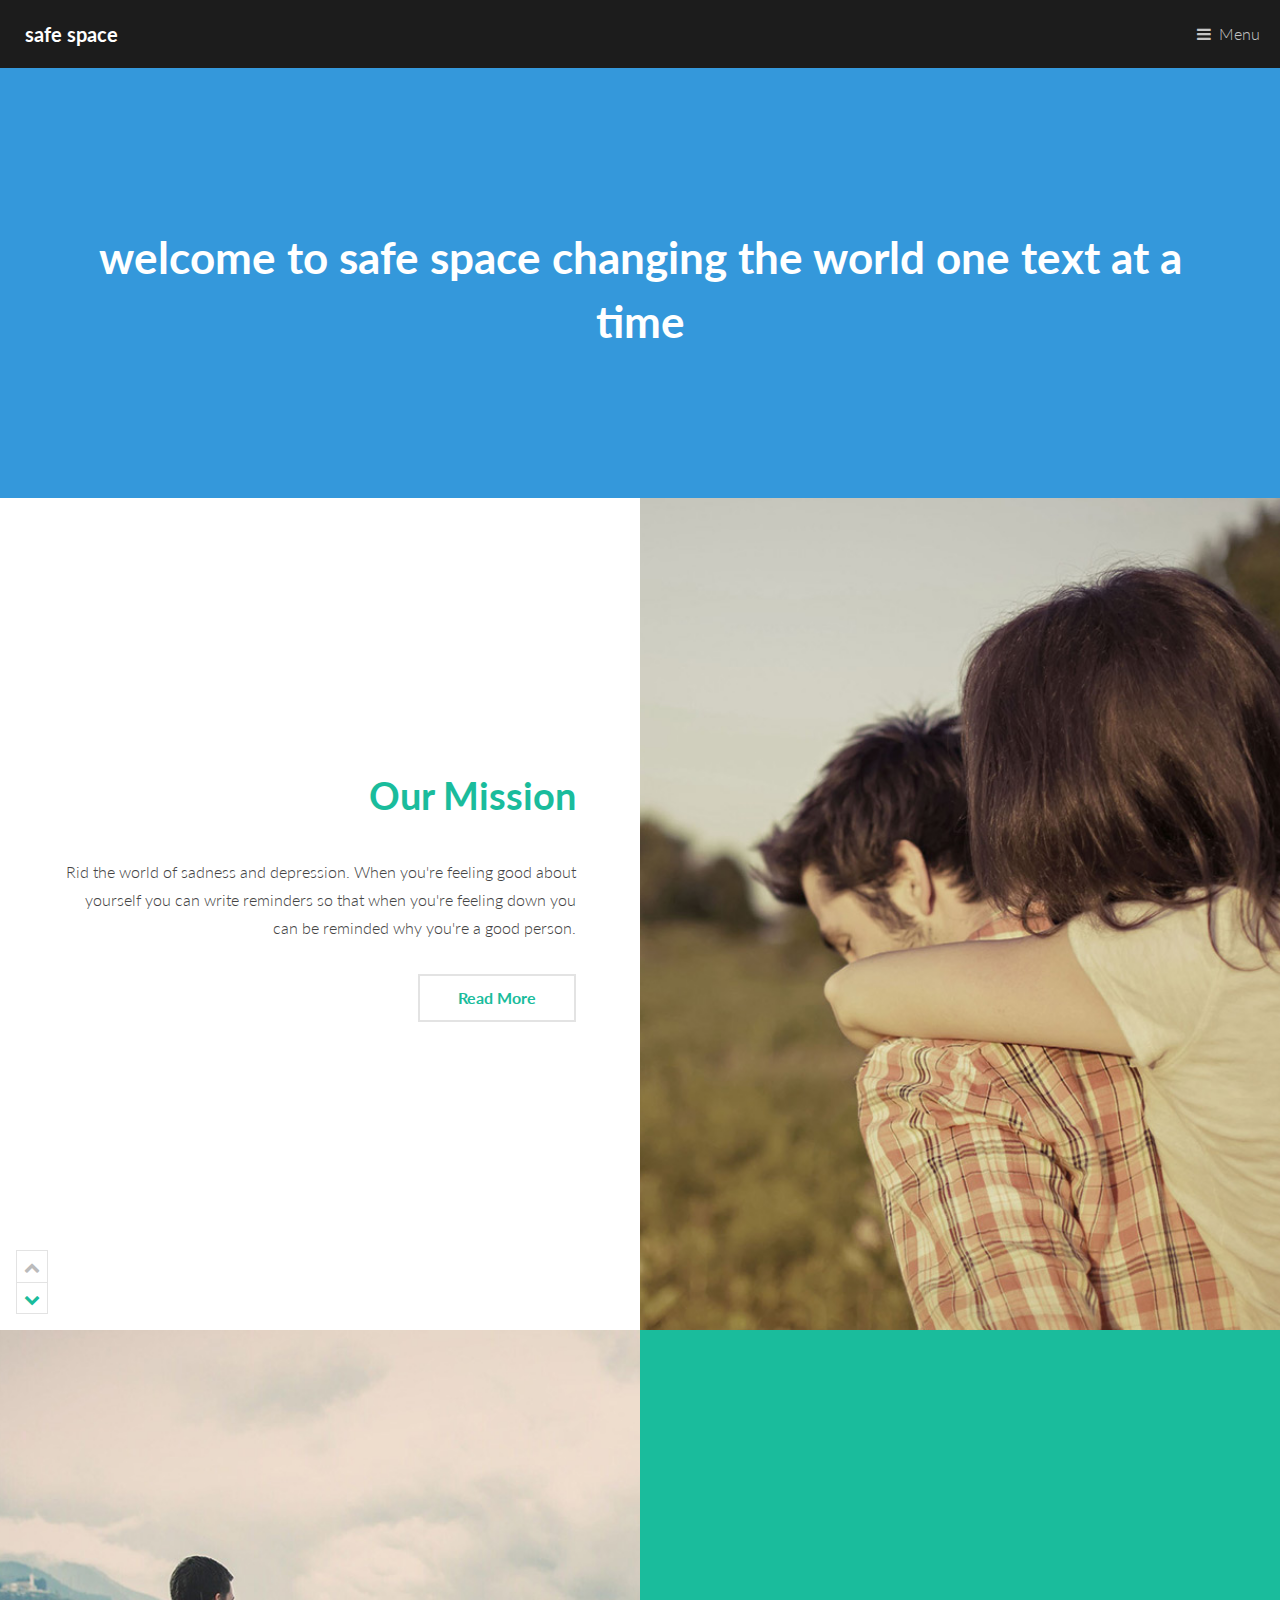
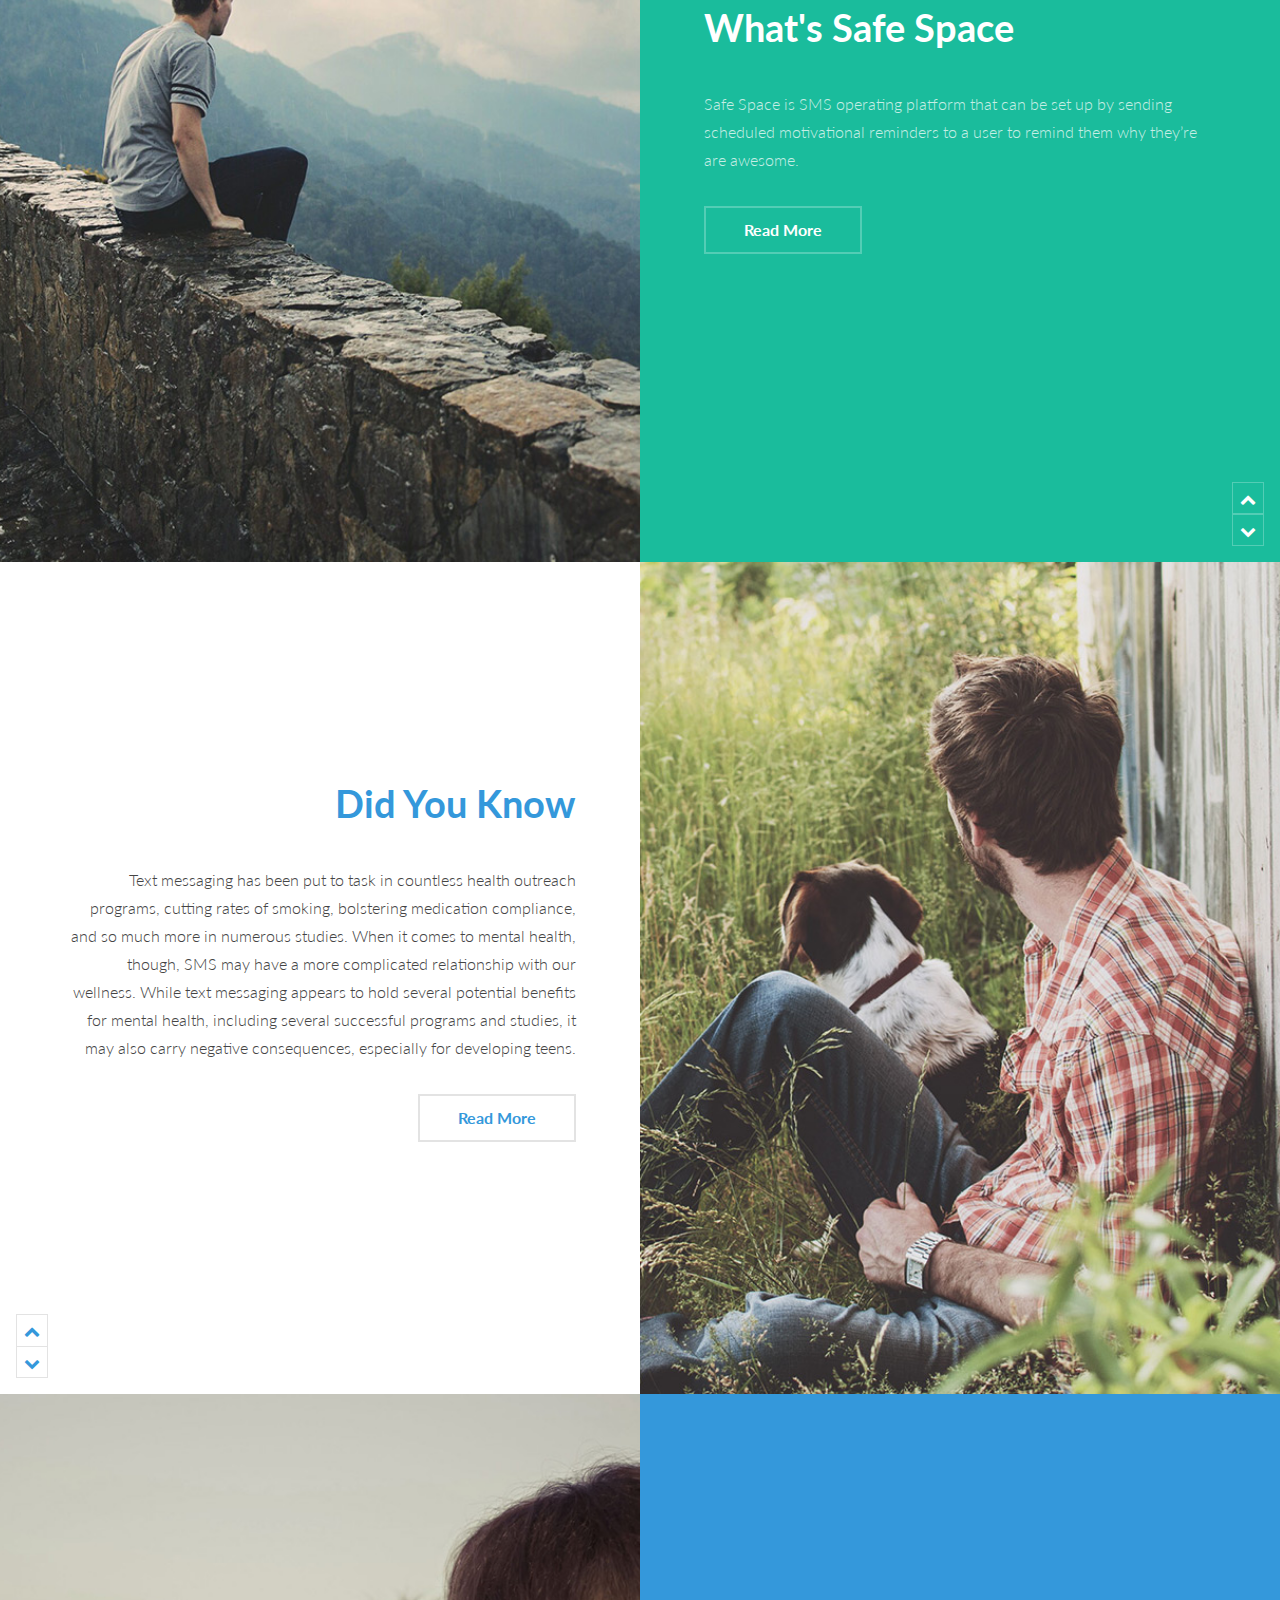
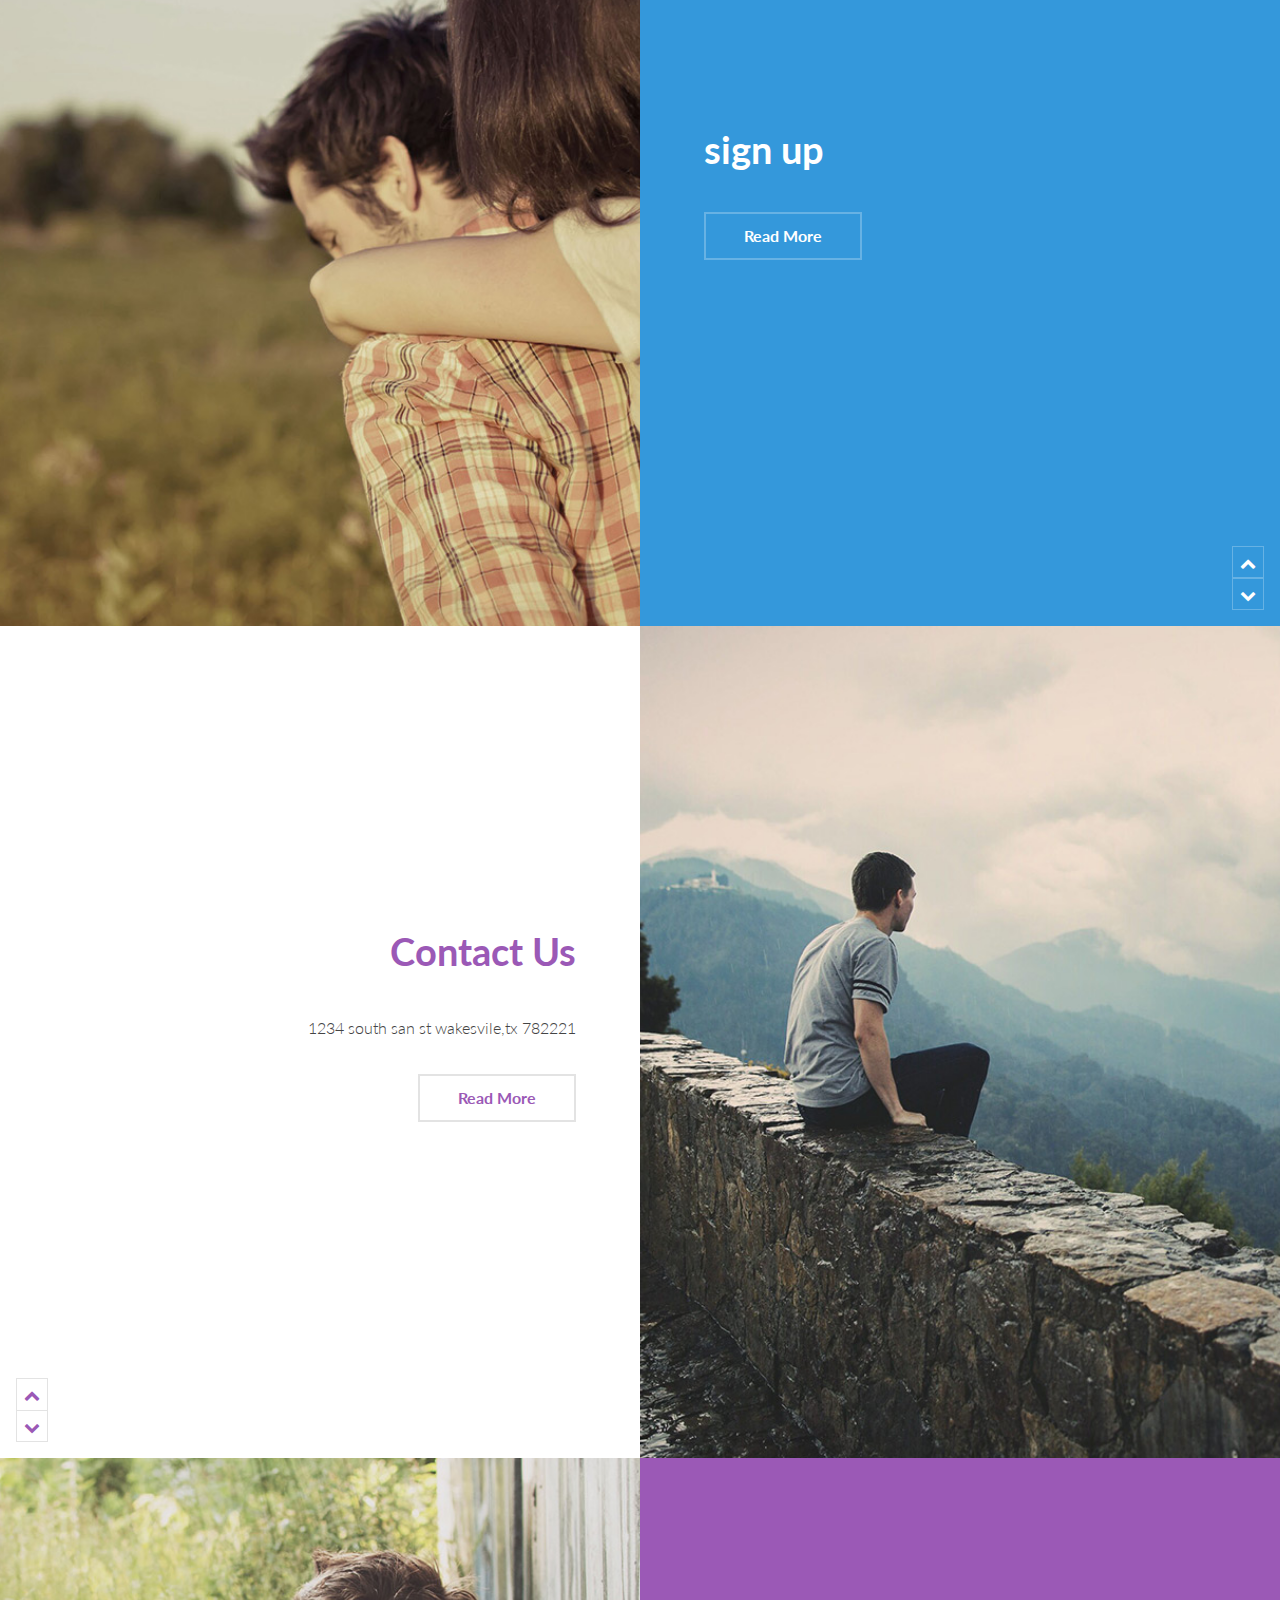
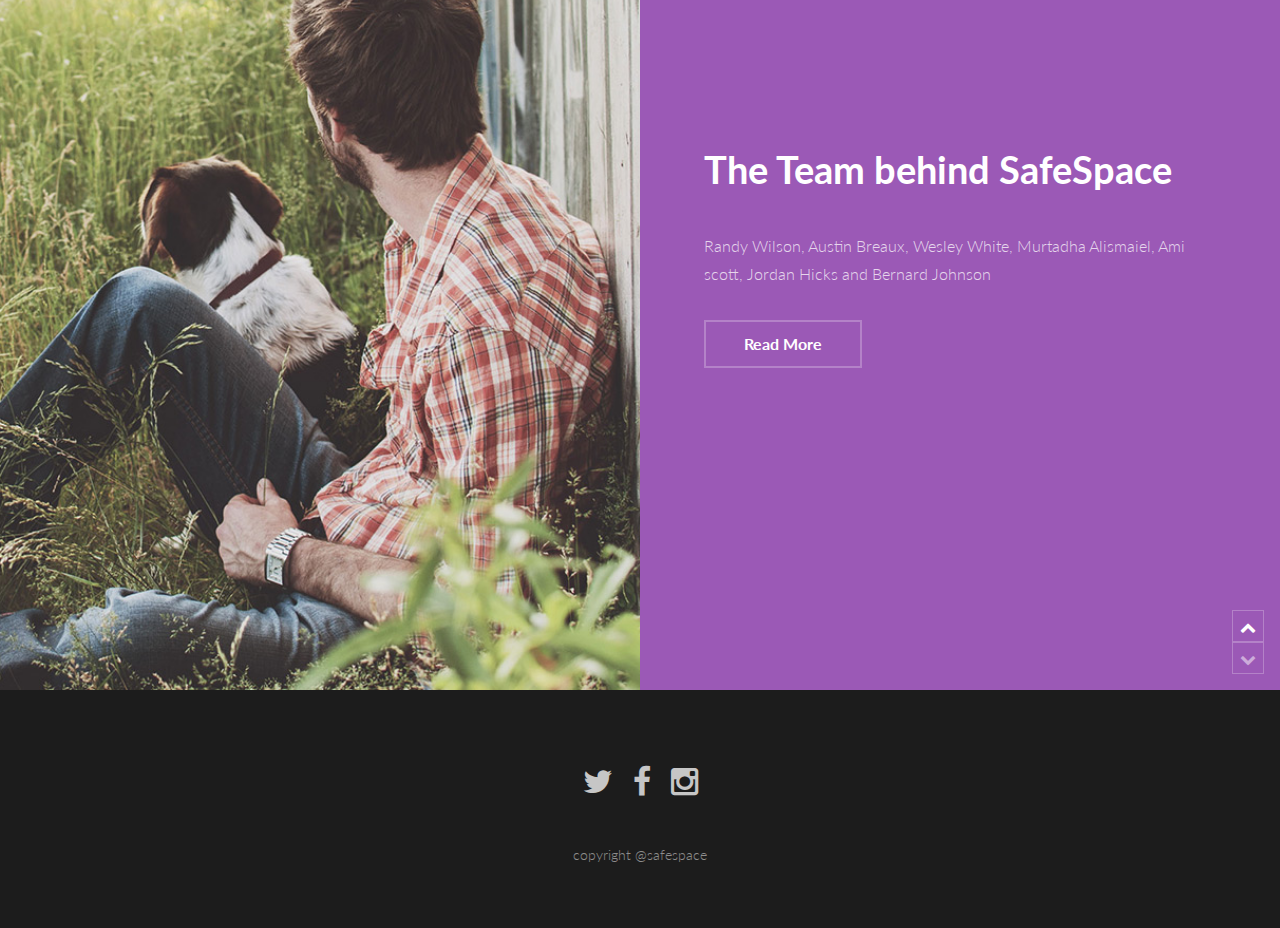
==== index.html @ e0a09b0b "update" ====
<!DOCTYPE HTML>
<html>
	<head>
		<title>Safe Space</title>
		<meta charset="utf-8" />
		<meta name="viewport" content="width=device-width, initial-scale=1" />
		<link rel="stylesheet" href="assets/css/main.css" />
	</head>
	<body>

		<!-- Header -->
			<header id="header">
				<a href="index.html" class="logo"><strong>safe space</strong> </a>
				<nav>
					<a href="#menu">Menu</a>
				</nav>
			</header>

		<!-- Nav -->
			<nav id="menu">
				<ul class="links">
					<li><a href="safespace.html">Home</a></li>
					<li><a href="about">about</a></li>
					<li><a href="sign up.html">sign up</a></li>
					<li><a href="contact">contact</a></li>
					<li><a href="Ourteam.html">Our team</a></li>
				</ul>
			</nav>

		<!-- Banner -->
			<section id="banner">
				<div class="inner">
					<h1>welcome to safe space changing the world one text at a time<br />
				</div>
			</section>

		<!-- One -->
			<article id="one" class="post style1">
				<div class="image">
					<img src="images/pic14.jpg" alt="" data-position="75% center" />
				</div>
				<div class="content">
					<div class="inner">
						<header>
							<h2><a href="about.html">Our Mission</a></h2>
							
						</header>
						<p> Rid the world of sadness and depression.
				When you're feeling good about yourself you can write reminders so that when you're feeling down you can be reminded why you're a good person.
						</p>
						<ul class="actions">
							<li><a href="generic.html" class="button alt">Read More</a></li>
						</ul>
					</div>
					<div class="postnav">
						<a href="#" class="prev disabled"><span class="icon fa-chevron-up"></span></a>
						<a href="#two" class="scrolly next"><span class="icon fa-chevron-down"></span></a>
					</div>
				</div>
			</article>

		<!-- Two -->
			<article id="two" class="post invert style1 alt">
				<div class="image">
					<img src="images/pic13.jpg" alt="" data-position="10% center" />
				</div>
				<div class="content">
					<div class="inner">
						<header>
							<h2><a href="about.html">What's Safe Space</a></h2>
						</header>
						<p>Safe Space is SMS operating platform that can be set up by sending scheduled motivational reminders to a user to remind them why they’re are awesome.</p>
						<ul class="actions">
							<li><a href="generic.html" class="button alt">Read More</a></li>
						</ul>
					</div>
					<div class="postnav">
						<a href="#one" class="scrolly prev"><span class="icon fa-chevron-up"></span></a>
						<a href="#three" class="scrolly next"><span class="icon fa-chevron-down"></span></a>
					</div>
				</div>
			</article>

		<!-- Three -->
			<article id="three" class="post style2">
				<div class="image">
					<img src="images/pic12.jpg" alt="" data-position="80% center" />
				</div>
				<div class="content">
					<div class="inner">
						<header>
							<h2>Did You Know</h2>
						</header>
						<p>Text messaging has been put to task in countless health outreach programs, cutting rates of smoking, bolstering medication compliance, and so much more in numerous studies. When it comes to mental health, though, SMS may have a more complicated relationship with our wellness. While text messaging appears to hold several potential benefits for mental health, including several successful programs and studies, it may also carry negative consequences, especially for developing teens.</p>
						<ul class="actions">
							<li><a href="generic.html" class="button alt">Read More</a></li>
						</ul>
					</div>
					<div class="postnav">
						<a href="#two" class="scrolly prev"><span class="icon fa-chevron-up"></span></a>
						<a href="#four" class="scrolly next"><span class="icon fa-chevron-down"></span></a>
					</div>
				</div>
			</article>

		<!-- Four -->
			<article id="four" class="post invert style2 alt">
				<div class="image">
					<img src="images/pic14.jpg" alt="" data-position="60% center" />
				</div>
				<div class="content">
					<div class="inner">
						<header>
							<h2><a href="generic.html">sign up</a></h2>
							
						</header>
						<p></p>
						<ul class="actions">
							<li><a href="sign up.html" class="button alt">Read More</a></li>
						</ul>
					</div>
					<div class="postnav">
						<a href="#three" class="scrolly prev"><span class="icon fa-chevron-up"></span></a>
						<a href="#five" class="scrolly next"><span class="icon fa-chevron-down"></span></a>
					</div>
				</div>
			</article>

		<!-- Five -->
			<article id="five" class="post style3">
				<div class="image">
					<img src="images/pic13.jpg" alt="" data-position="5% center" />
				</div>
				<div class="content">
					<div class="inner">
						<header>
							<h2>Contact Us</h2>
							</header>
							<p> 1234 south san st wakesvile,tx 782221</p>
							
				
						<ul class="actions">
							<li><a href="generic.html" class="button alt">Read More</a></li>
						</ul>
					</div>
					<div class="postnav">
						<a href="#four" class="scrolly prev"><span class="icon fa-chevron-up"></span></a>
						<a href="#six" class="scrolly next"><span class="icon fa-chevron-down"></span></a>
					</div>
				</div>
			</article>

		<!-- Six -->
			<article id="six" class="post invert style3 alt">
				<div class="image">
					<img src="images/pic12.jpg" alt="" data-position="80% center" />
				</div>
				<div class="content">
					<div class="inner">
						<header>
							<h2><a href="">The Team behind SafeSpace</a></h2>
							
						</header>
						<p>Randy Wilson, Austin Breaux, Wesley White, Murtadha Alismaiel, Ami scott, Jordan Hicks and Bernard Johnson</p>
						<ul class="actions">
							<li><a href="Ourteam.html" class="button alt">Read More</a></li>
						</ul>
					</div>
					<div class="postnav">
						<a href="#five" class="scrolly prev"><span class="icon fa-chevron-up"></span></a>
						<a href="#" class="scrolly next disabled"><span class="icon fa-chevron-down"></span></a>
					</div>
				</div>
			</article>

		<!-- Footer -->
			<footer id="footer">
				<ul class="icons">
					<li><a href="#" class="icon fa-twitter"><span class="label">Twitter</span></a></li>
					<li><a href="#" class="icon fa-facebook"><span class="label">Facebook</span></a></li>
					<li><a href="#" class="icon fa-instagram"><span class="label">Instagram</span></a></li>
				</ul>
				<div class="copyright">
					copyright @safespace
				</div>
			</footer>

		<!-- Scripts -->
			<script src="assets/js/jquery.min.js"></script>
			<script src="assets/js/jquery.scrolly.min.js"></script>
			<script src="assets/js/skel.min.js"></script>
			<script src="assets/js/util.js"></script>
			<script src="assets/js/main.js"></script>

	</body>
</html>
---- assets/css/main.css ----
@charset "UTF-8";
@import url(font-awesome.min.css);
@import url("https://fonts.googleapis.com/css?family=Lato:300,700,300italic,700italic");

/*
	Binary by TEMPLATED
	templated.co @templatedco
	Released for free under the Creative Commons Attribution 3.0 license (templated.co/license)
*/

/* Reset */

	html, body, div, span, applet, object, iframe, h1, h2, h3, h4, h5, h6, p, blockquote, pre, a, abbr, acronym, address, big, cite, code, del, dfn, em, img, ins, kbd, q, s, samp, small, strike, strong, sub, sup, tt, var, b, u, i, center, dl, dt, dd, ol, ul, li, fieldset, form, label, legend, table, caption, tbody, tfoot, thead, tr, th, td, article, aside, canvas, details, embed, figure, figcaption, footer, header, hgroup, menu, nav, output, ruby, section, summary, time, mark, audio, video {
		margin: 0;
		padding: 0;
		border: 0;
		font-size: 100%;
		font: inherit;
		vertical-align: baseline;
	}

	article, aside, details, figcaption, figure, footer, header, hgroup, menu, nav, section {
		display: block;
	}

	body {
		line-height: 1;
	}

	ol, ul {
		list-style: none;
	}

	blockquote, q {
		quotes: none;
	}

	blockquote:before, blockquote:after, q:before, q:after {
		content: '';
		content: none;
	}

	table {
		border-collapse: collapse;
		border-spacing: 0;
	}

	body {
		-webkit-text-size-adjust: none;
	}

/* Box Model */

	*, *:before, *:after {
		-moz-box-sizing: border-box;
		-webkit-box-sizing: border-box;
		box-sizing: border-box;
	}

/* Containers */

	.container {
		margin-left: auto;
		margin-right: auto;
	}

	.container.\31 25\25 {
		width: 100%;
		max-width: 100em;
		min-width: 80em;
	}

	.container.\37 5\25 {
		width: 60em;
	}

	.container.\35 0\25 {
		width: 40em;
	}

	.container.\32 5\25 {
		width: 20em;
	}

	.container {
		width: 80em;
	}

	@media screen and (max-width: 1680px) {

		.container.\31 25\25 {
			width: 100%;
			max-width: 100em;
			min-width: 80em;
		}

		.container.\37 5\25 {
			width: 60em;
		}

		.container.\35 0\25 {
			width: 40em;
		}

		.container.\32 5\25 {
			width: 20em;
		}

		.container {
			width: 80em;
		}

	}

	@media screen and (max-width: 1280px) {

		.container.\31 25\25 {
			width: 100%;
			max-width: 81.25em;
			min-width: 65em;
		}

		.container.\37 5\25 {
			width: 48.75em;
		}

		.container.\35 0\25 {
			width: 32.5em;
		}

		.container.\32 5\25 {
			width: 16.25em;
		}

		.container {
			width: 65em;
		}

	}

	@media screen and (max-width: 980px) {

		.container.\31 25\25 {
			width: 100%;
			max-width: 112.5%;
			min-width: 90%;
		}

		.container.\37 5\25 {
			width: 67.5%;
		}

		.container.\35 0\25 {
			width: 45%;
		}

		.container.\32 5\25 {
			width: 22.5%;
		}

		.container {
			width: 90%;
		}

	}

	@media screen and (max-width: 736px) {

		.container.\31 25\25 {
			width: 100%;
			max-width: 112.5%;
			min-width: 90%;
		}

		.container.\37 5\25 {
			width: 67.5%;
		}

		.container.\35 0\25 {
			width: 45%;
		}

		.container.\32 5\25 {
			width: 22.5%;
		}

		.container {
			width: 90% !important;
		}

	}

	@media screen and (max-width: 480px) {

		.container.\31 25\25 {
			width: 100%;
			max-width: 112.5%;
			min-width: 90%;
		}

		.container.\37 5\25 {
			width: 67.5%;
		}

		.container.\35 0\25 {
			width: 45%;
		}

		.container.\32 5\25 {
			width: 22.5%;
		}

		.container {
			width: 90% !important;
		}

	}

/* Grid */

	.row {
		border-bottom: solid 1px transparent;
		-moz-box-sizing: border-box;
		-webkit-box-sizing: border-box;
		box-sizing: border-box;
	}

	.row > * {
		float: left;
		-moz-box-sizing: border-box;
		-webkit-box-sizing: border-box;
		box-sizing: border-box;
	}

	.row:after, .row:before {
		content: '';
		display: block;
		clear: both;
		height: 0;
	}

	.row.uniform > * > :first-child {
		margin-top: 0;
	}

	.row.uniform > * > :last-child {
		margin-bottom: 0;
	}

	.row.\30 \25 > * {
		padding: 0 0 0 0em;
	}

	.row.\30 \25 {
		margin: 0 0 -1px 0em;
	}

	.row.uniform.\30 \25 > * {
		padding: 0em 0 0 0em;
	}

	.row.uniform.\30 \25 {
		margin: 0em 0 -1px 0em;
	}

	.row > * {
		padding: 0 0 0 2em;
	}

	.row {
		margin: 0 0 -1px -2em;
	}

	.row.uniform > * {
		padding: 2em 0 0 2em;
	}

	.row.uniform {
		margin: -2em 0 -1px -2em;
	}

	.row.\32 00\25 > * {
		padding: 0 0 0 4em;
	}

	.row.\32 00\25 {
		margin: 0 0 -1px -4em;
	}

	.row.uniform.\32 00\25 > * {
		padding: 4em 0 0 4em;
	}

	.row.uniform.\32 00\25 {
		margin: -4em 0 -1px -4em;
	}

	.row.\31 50\25 > * {
		padding: 0 0 0 3em;
	}

	.row.\31 50\25 {
		margin: 0 0 -1px -3em;
	}

	.row.uniform.\31 50\25 > * {
		padding: 3em 0 0 3em;
	}

	.row.uniform.\31 50\25 {
		margin: -3em 0 -1px -3em;
	}

	.row.\35 0\25 > * {
		padding: 0 0 0 1em;
	}

	.row.\35 0\25 {
		margin: 0 0 -1px -1em;
	}

	.row.uniform.\35 0\25 > * {
		padding: 1em 0 0 1em;
	}

	.row.uniform.\35 0\25 {
		margin: -1em 0 -1px -1em;
	}

	.row.\32 5\25 > * {
		padding: 0 0 0 0.5em;
	}

	.row.\32 5\25 {
		margin: 0 0 -1px -0.5em;
	}

	.row.uniform.\32 5\25 > * {
		padding: 0.5em 0 0 0.5em;
	}

	.row.uniform.\32 5\25 {
		margin: -0.5em 0 -1px -0.5em;
	}

	.\31 2u, .\31 2u\24 {
		width: 100%;
		clear: none;
		margin-left: 0;
	}

	.\31 1u, .\31 1u\24 {
		width: 91.6666666667%;
		clear: none;
		margin-left: 0;
	}

	.\31 0u, .\31 0u\24 {
		width: 83.3333333333%;
		clear: none;
		margin-left: 0;
	}

	.\39 u, .\39 u\24 {
		width: 75%;
		clear: none;
		margin-left: 0;
	}

	.\38 u, .\38 u\24 {
		width: 66.6666666667%;
		clear: none;
		margin-left: 0;
	}

	.\37 u, .\37 u\24 {
		width: 58.3333333333%;
		clear: none;
		margin-left: 0;
	}

	.\36 u, .\36 u\24 {
		width: 50%;
		clear: none;
		margin-left: 0;
	}

	.\35 u, .\35 u\24 {
		width: 41.6666666667%;
		clear: none;
		margin-left: 0;
	}

	.\34 u, .\34 u\24 {
		width: 33.3333333333%;
		clear: none;
		margin-left: 0;
	}

	.\33 u, .\33 u\24 {
		width: 25%;
		clear: none;
		margin-left: 0;
	}

	.\32 u, .\32 u\24 {
		width: 16.6666666667%;
		clear: none;
		margin-left: 0;
	}

	.\31 u, .\31 u\24 {
		width: 8.3333333333%;
		clear: none;
		margin-left: 0;
	}

	.\31 2u\24 + *,
	.\31 1u\24 + *,
	.\31 0u\24 + *,
	.\39 u\24 + *,
	.\38 u\24 + *,
	.\37 u\24 + *,
	.\36 u\24 + *,
	.\35 u\24 + *,
	.\34 u\24 + *,
	.\33 u\24 + *,
	.\32 u\24 + *,
	.\31 u\24 + * {
		clear: left;
	}

	.\-11u {
		margin-left: 91.66667%;
	}

	.\-10u {
		margin-left: 83.33333%;
	}

	.\-9u {
		margin-left: 75%;
	}

	.\-8u {
		margin-left: 66.66667%;
	}

	.\-7u {
		margin-left: 58.33333%;
	}

	.\-6u {
		margin-left: 50%;
	}

	.\-5u {
		margin-left: 41.66667%;
	}

	.\-4u {
		margin-left: 33.33333%;
	}

	.\-3u {
		margin-left: 25%;
	}

	.\-2u {
		margin-left: 16.66667%;
	}

	.\-1u {
		margin-left: 8.33333%;
	}

	@media screen and (max-width: 1680px) {

		.row > * {
			padding: 0 0 0 2em;
		}

		.row {
			margin: 0 0 -1px -2em;
		}

		.row.uniform > * {
			padding: 2em 0 0 2em;
		}

		.row.uniform {
			margin: -2em 0 -1px -2em;
		}

		.row.\32 00\25 > * {
			padding: 0 0 0 4em;
		}

		.row.\32 00\25 {
			margin: 0 0 -1px -4em;
		}

		.row.uniform.\32 00\25 > * {
			padding: 4em 0 0 4em;
		}

		.row.uniform.\32 00\25 {
			margin: -4em 0 -1px -4em;
		}

		.row.\31 50\25 > * {
			padding: 0 0 0 3em;
		}

		.row.\31 50\25 {
			margin: 0 0 -1px -3em;
		}

		.row.uniform.\31 50\25 > * {
			padding: 3em 0 0 3em;
		}

		.row.uniform.\31 50\25 {
			margin: -3em 0 -1px -3em;
		}

		.row.\35 0\25 > * {
			padding: 0 0 0 1em;
		}

		.row.\35 0\25 {
			margin: 0 0 -1px -1em;
		}

		.row.uniform.\35 0\25 > * {
			padding: 1em 0 0 1em;
		}

		.row.uniform.\35 0\25 {
			margin: -1em 0 -1px -1em;
		}

		.row.\32 5\25 > * {
			padding: 0 0 0 0.5em;
		}

		.row.\32 5\25 {
			margin: 0 0 -1px -0.5em;
		}

		.row.uniform.\32 5\25 > * {
			padding: 0.5em 0 0 0.5em;
		}

		.row.uniform.\32 5\25 {
			margin: -0.5em 0 -1px -0.5em;
		}

		.\31 2u\28xlarge\29, .\31 2u\24\28xlarge\29 {
			width: 100%;
			clear: none;
			margin-left: 0;
		}

		.\31 1u\28xlarge\29, .\31 1u\24\28xlarge\29 {
			width: 91.6666666667%;
			clear: none;
			margin-left: 0;
		}

		.\31 0u\28xlarge\29, .\31 0u\24\28xlarge\29 {
			width: 83.3333333333%;
			clear: none;
			margin-left: 0;
		}

		.\39 u\28xlarge\29, .\39 u\24\28xlarge\29 {
			width: 75%;
			clear: none;
			margin-left: 0;
		}

		.\38 u\28xlarge\29, .\38 u\24\28xlarge\29 {
			width: 66.6666666667%;
			clear: none;
			margin-left: 0;
		}

		.\37 u\28xlarge\29, .\37 u\24\28xlarge\29 {
			width: 58.3333333333%;
			clear: none;
			margin-left: 0;
		}

		.\36 u\28xlarge\29, .\36 u\24\28xlarge\29 {
			width: 50%;
			clear: none;
			margin-left: 0;
		}

		.\35 u\28xlarge\29, .\35 u\24\28xlarge\29 {
			width: 41.6666666667%;
			clear: none;
			margin-left: 0;
		}

		.\34 u\28xlarge\29, .\34 u\24\28xlarge\29 {
			width: 33.3333333333%;
			clear: none;
			margin-left: 0;
		}

		.\33 u\28xlarge\29, .\33 u\24\28xlarge\29 {
			width: 25%;
			clear: none;
			margin-left: 0;
		}

		.\32 u\28xlarge\29, .\32 u\24\28xlarge\29 {
			width: 16.6666666667%;
			clear: none;
			margin-left: 0;
		}

		.\31 u\28xlarge\29, .\31 u\24\28xlarge\29 {
			width: 8.3333333333%;
			clear: none;
			margin-left: 0;
		}

		.\31 2u\24\28xlarge\29 + *,
		.\31 1u\24\28xlarge\29 + *,
		.\31 0u\24\28xlarge\29 + *,
		.\39 u\24\28xlarge\29 + *,
		.\38 u\24\28xlarge\29 + *,
		.\37 u\24\28xlarge\29 + *,
		.\36 u\24\28xlarge\29 + *,
		.\35 u\24\28xlarge\29 + *,
		.\34 u\24\28xlarge\29 + *,
		.\33 u\24\28xlarge\29 + *,
		.\32 u\24\28xlarge\29 + *,
		.\31 u\24\28xlarge\29 + * {
			clear: left;
		}

		.\-11u\28xlarge\29 {
			margin-left: 91.66667%;
		}

		.\-10u\28xlarge\29 {
			margin-left: 83.33333%;
		}

		.\-9u\28xlarge\29 {
			margin-left: 75%;
		}

		.\-8u\28xlarge\29 {
			margin-left: 66.66667%;
		}

		.\-7u\28xlarge\29 {
			margin-left: 58.33333%;
		}

		.\-6u\28xlarge\29 {
			margin-left: 50%;
		}

		.\-5u\28xlarge\29 {
			margin-left: 41.66667%;
		}

		.\-4u\28xlarge\29 {
			margin-left: 33.33333%;
		}

		.\-3u\28xlarge\29 {
			margin-left: 25%;
		}

		.\-2u\28xlarge\29 {
			margin-left: 16.66667%;
		}

		.\-1u\28xlarge\29 {
			margin-left: 8.33333%;
		}

	}

	@media screen and (max-width: 1280px) {

		.row > * {
			padding: 0 0 0 1.5em;
		}

		.row {
			margin: 0 0 -1px -1.5em;
		}

		.row.uniform > * {
			padding: 1.5em 0 0 1.5em;
		}

		.row.uniform {
			margin: -1.5em 0 -1px -1.5em;
		}

		.row.\32 00\25 > * {
			padding: 0 0 0 3em;
		}

		.row.\32 00\25 {
			margin: 0 0 -1px -3em;
		}

		.row.uniform.\32 00\25 > * {
			padding: 3em 0 0 3em;
		}

		.row.uniform.\32 00\25 {
			margin: -3em 0 -1px -3em;
		}

		.row.\31 50\25 > * {
			padding: 0 0 0 2.25em;
		}

		.row.\31 50\25 {
			margin: 0 0 -1px -2.25em;
		}

		.row.uniform.\31 50\25 > * {
			padding: 2.25em 0 0 2.25em;
		}

		.row.uniform.\31 50\25 {
			margin: -2.25em 0 -1px -2.25em;
		}

		.row.\35 0\25 > * {
			padding: 0 0 0 0.75em;
		}

		.row.\35 0\25 {
			margin: 0 0 -1px -0.75em;
		}

		.row.uniform.\35 0\25 > * {
			padding: 0.75em 0 0 0.75em;
		}

		.row.uniform.\35 0\25 {
			margin: -0.75em 0 -1px -0.75em;
		}

		.row.\32 5\25 > * {
			padding: 0 0 0 0.375em;
		}

		.row.\32 5\25 {
			margin: 0 0 -1px -0.375em;
		}

		.row.uniform.\32 5\25 > * {
			padding: 0.375em 0 0 0.375em;
		}

		.row.uniform.\32 5\25 {
			margin: -0.375em 0 -1px -0.375em;
		}

		.\31 2u\28large\29, .\31 2u\24\28large\29 {
			width: 100%;
			clear: none;
			margin-left: 0;
		}

		.\31 1u\28large\29, .\31 1u\24\28large\29 {
			width: 91.6666666667%;
			clear: none;
			margin-left: 0;
		}

		.\31 0u\28large\29, .\31 0u\24\28large\29 {
			width: 83.3333333333%;
			clear: none;
			margin-left: 0;
		}

		.\39 u\28large\29, .\39 u\24\28large\29 {
			width: 75%;
			clear: none;
			margin-left: 0;
		}

		.\38 u\28large\29, .\38 u\24\28large\29 {
			width: 66.6666666667%;
			clear: none;
			margin-left: 0;
		}

		.\37 u\28large\29, .\37 u\24\28large\29 {
			width: 58.3333333333%;
			clear: none;
			margin-left: 0;
		}

		.\36 u\28large\29, .\36 u\24\28large\29 {
			width: 50%;
			clear: none;
			margin-left: 0;
		}

		.\35 u\28large\29, .\35 u\24\28large\29 {
			width: 41.6666666667%;
			clear: none;
			margin-left: 0;
		}

		.\34 u\28large\29, .\34 u\24\28large\29 {
			width: 33.3333333333%;
			clear: none;
			margin-left: 0;
		}

		.\33 u\28large\29, .\33 u\24\28large\29 {
			width: 25%;
			clear: none;
			margin-left: 0;
		}

		.\32 u\28large\29, .\32 u\24\28large\29 {
			width: 16.6666666667%;
			clear: none;
			margin-left: 0;
		}

		.\31 u\28large\29, .\31 u\24\28large\29 {
			width: 8.3333333333%;
			clear: none;
			margin-left: 0;
		}

		.\31 2u\24\28large\29 + *,
		.\31 1u\24\28large\29 + *,
		.\31 0u\24\28large\29 + *,
		.\39 u\24\28large\29 + *,
		.\38 u\24\28large\29 + *,
		.\37 u\24\28large\29 + *,
		.\36 u\24\28large\29 + *,
		.\35 u\24\28large\29 + *,
		.\34 u\24\28large\29 + *,
		.\33 u\24\28large\29 + *,
		.\32 u\24\28large\29 + *,
		.\31 u\24\28large\29 + * {
			clear: left;
		}

		.\-11u\28large\29 {
			margin-left: 91.66667%;
		}

		.\-10u\28large\29 {
			margin-left: 83.33333%;
		}

		.\-9u\28large\29 {
			margin-left: 75%;
		}

		.\-8u\28large\29 {
			margin-left: 66.66667%;
		}

		.\-7u\28large\29 {
			margin-left: 58.33333%;
		}

		.\-6u\28large\29 {
			margin-left: 50%;
		}

		.\-5u\28large\29 {
			margin-left: 41.66667%;
		}

		.\-4u\28large\29 {
			margin-left: 33.33333%;
		}

		.\-3u\28large\29 {
			margin-left: 25%;
		}

		.\-2u\28large\29 {
			margin-left: 16.66667%;
		}

		.\-1u\28large\29 {
			margin-left: 8.33333%;
		}

	}

	@media screen and (max-width: 980px) {

		.row > * {
			padding: 0 0 0 1.5em;
		}

		.row {
			margin: 0 0 -1px -1.5em;
		}

		.row.uniform > * {
			padding: 1.5em 0 0 1.5em;
		}

		.row.uniform {
			margin: -1.5em 0 -1px -1.5em;
		}

		.row.\32 00\25 > * {
			padding: 0 0 0 3em;
		}

		.row.\32 00\25 {
			margin: 0 0 -1px -3em;
		}

		.row.uniform.\32 00\25 > * {
			padding: 3em 0 0 3em;
		}

		.row.uniform.\32 00\25 {
			margin: -3em 0 -1px -3em;
		}

		.row.\31 50\25 > * {
			padding: 0 0 0 2.25em;
		}

		.row.\31 50\25 {
			margin: 0 0 -1px -2.25em;
		}

		.row.uniform.\31 50\25 > * {
			padding: 2.25em 0 0 2.25em;
		}

		.row.uniform.\31 50\25 {
			margin: -2.25em 0 -1px -2.25em;
		}

		.row.\35 0\25 > * {
			padding: 0 0 0 0.75em;
		}

		.row.\35 0\25 {
			margin: 0 0 -1px -0.75em;
		}

		.row.uniform.\35 0\25 > * {
			padding: 0.75em 0 0 0.75em;
		}

		.row.uniform.\35 0\25 {
			margin: -0.75em 0 -1px -0.75em;
		}

		.row.\32 5\25 > * {
			padding: 0 0 0 0.375em;
		}

		.row.\32 5\25 {
			margin: 0 0 -1px -0.375em;
		}

		.row.uniform.\32 5\25 > * {
			padding: 0.375em 0 0 0.375em;
		}

		.row.uniform.\32 5\25 {
			margin: -0.375em 0 -1px -0.375em;
		}

		.\31 2u\28medium\29, .\31 2u\24\28medium\29 {
			width: 100%;
			clear: none;
			margin-left: 0;
		}

		.\31 1u\28medium\29, .\31 1u\24\28medium\29 {
			width: 91.6666666667%;
			clear: none;
			margin-left: 0;
		}

		.\31 0u\28medium\29, .\31 0u\24\28medium\29 {
			width: 83.3333333333%;
			clear: none;
			margin-left: 0;
		}

		.\39 u\28medium\29, .\39 u\24\28medium\29 {
			width: 75%;
			clear: none;
			margin-left: 0;
		}

		.\38 u\28medium\29, .\38 u\24\28medium\29 {
			width: 66.6666666667%;
			clear: none;
			margin-left: 0;
		}

		.\37 u\28medium\29, .\37 u\24\28medium\29 {
			width: 58.3333333333%;
			clear: none;
			margin-left: 0;
		}

		.\36 u\28medium\29, .\36 u\24\28medium\29 {
			width: 50%;
			clear: none;
			margin-left: 0;
		}

		.\35 u\28medium\29, .\35 u\24\28medium\29 {
			width: 41.6666666667%;
			clear: none;
			margin-left: 0;
		}

		.\34 u\28medium\29, .\34 u\24\28medium\29 {
			width: 33.3333333333%;
			clear: none;
			margin-left: 0;
		}

		.\33 u\28medium\29, .\33 u\24\28medium\29 {
			width: 25%;
			clear: none;
			margin-left: 0;
		}

		.\32 u\28medium\29, .\32 u\24\28medium\29 {
			width: 16.6666666667%;
			clear: none;
			margin-left: 0;
		}

		.\31 u\28medium\29, .\31 u\24\28medium\29 {
			width: 8.3333333333%;
			clear: none;
			margin-left: 0;
		}

		.\31 2u\24\28medium\29 + *,
		.\31 1u\24\28medium\29 + *,
		.\31 0u\24\28medium\29 + *,
		.\39 u\24\28medium\29 + *,
		.\38 u\24\28medium\29 + *,
		.\37 u\24\28medium\29 + *,
		.\36 u\24\28medium\29 + *,
		.\35 u\24\28medium\29 + *,
		.\34 u\24\28medium\29 + *,
		.\33 u\24\28medium\29 + *,
		.\32 u\24\28medium\29 + *,
		.\31 u\24\28medium\29 + * {
			clear: left;
		}

		.\-11u\28medium\29 {
			margin-left: 91.66667%;
		}

		.\-10u\28medium\29 {
			margin-left: 83.33333%;
		}

		.\-9u\28medium\29 {
			margin-left: 75%;
		}

		.\-8u\28medium\29 {
			margin-left: 66.66667%;
		}

		.\-7u\28medium\29 {
			margin-left: 58.33333%;
		}

		.\-6u\28medium\29 {
			margin-left: 50%;
		}

		.\-5u\28medium\29 {
			margin-left: 41.66667%;
		}

		.\-4u\28medium\29 {
			margin-left: 33.33333%;
		}

		.\-3u\28medium\29 {
			margin-left: 25%;
		}

		.\-2u\28medium\29 {
			margin-left: 16.66667%;
		}

		.\-1u\28medium\29 {
			margin-left: 8.33333%;
		}

	}

	@media screen and (max-width: 736px) {

		.row > * {
			padding: 0 0 0 1.25em;
		}

		.row {
			margin: 0 0 -1px -1.25em;
		}

		.row.uniform > * {
			padding: 1.25em 0 0 1.25em;
		}

		.row.uniform {
			margin: -1.25em 0 -1px -1.25em;
		}

		.row.\32 00\25 > * {
			padding: 0 0 0 2.5em;
		}

		.row.\32 00\25 {
			margin: 0 0 -1px -2.5em;
		}

		.row.uniform.\32 00\25 > * {
			padding: 2.5em 0 0 2.5em;
		}

		.row.uniform.\32 00\25 {
			margin: -2.5em 0 -1px -2.5em;
		}

		.row.\31 50\25 > * {
			padding: 0 0 0 1.875em;
		}

		.row.\31 50\25 {
			margin: 0 0 -1px -1.875em;
		}

		.row.uniform.\31 50\25 > * {
			padding: 1.875em 0 0 1.875em;
		}

		.row.uniform.\31 50\25 {
			margin: -1.875em 0 -1px -1.875em;
		}

		.row.\35 0\25 > * {
			padding: 0 0 0 0.625em;
		}

		.row.\35 0\25 {
			margin: 0 0 -1px -0.625em;
		}

		.row.uniform.\35 0\25 > * {
			padding: 0.625em 0 0 0.625em;
		}

		.row.uniform.\35 0\25 {
			margin: -0.625em 0 -1px -0.625em;
		}

		.row.\32 5\25 > * {
			padding: 0 0 0 0.3125em;
		}

		.row.\32 5\25 {
			margin: 0 0 -1px -0.3125em;
		}

		.row.uniform.\32 5\25 > * {
			padding: 0.3125em 0 0 0.3125em;
		}

		.row.uniform.\32 5\25 {
			margin: -0.3125em 0 -1px -0.3125em;
		}

		.\31 2u\28small\29, .\31 2u\24\28small\29 {
			width: 100%;
			clear: none;
			margin-left: 0;
		}

		.\31 1u\28small\29, .\31 1u\24\28small\29 {
			width: 91.6666666667%;
			clear: none;
			margin-left: 0;
		}

		.\31 0u\28small\29, .\31 0u\24\28small\29 {
			width: 83.3333333333%;
			clear: none;
			margin-left: 0;
		}

		.\39 u\28small\29, .\39 u\24\28small\29 {
			width: 75%;
			clear: none;
			margin-left: 0;
		}

		.\38 u\28small\29, .\38 u\24\28small\29 {
			width: 66.6666666667%;
			clear: none;
			margin-left: 0;
		}

		.\37 u\28small\29, .\37 u\24\28small\29 {
			width: 58.3333333333%;
			clear: none;
			margin-left: 0;
		}

		.\36 u\28small\29, .\36 u\24\28small\29 {
			width: 50%;
			clear: none;
			margin-left: 0;
		}

		.\35 u\28small\29, .\35 u\24\28small\29 {
			width: 41.6666666667%;
			clear: none;
			margin-left: 0;
		}

		.\34 u\28small\29, .\34 u\24\28small\29 {
			width: 33.3333333333%;
			clear: none;
			margin-left: 0;
		}

		.\33 u\28small\29, .\33 u\24\28small\29 {
			width: 25%;
			clear: none;
			margin-left: 0;
		}

		.\32 u\28small\29, .\32 u\24\28small\29 {
			width: 16.6666666667%;
			clear: none;
			margin-left: 0;
		}

		.\31 u\28small\29, .\31 u\24\28small\29 {
			width: 8.3333333333%;
			clear: none;
			margin-left: 0;
		}

		.\31 2u\24\28small\29 + *,
		.\31 1u\24\28small\29 + *,
		.\31 0u\24\28small\29 + *,
		.\39 u\24\28small\29 + *,
		.\38 u\24\28small\29 + *,
		.\37 u\24\28small\29 + *,
		.\36 u\24\28small\29 + *,
		.\35 u\24\28small\29 + *,
		.\34 u\24\28small\29 + *,
		.\33 u\24\28small\29 + *,
		.\32 u\24\28small\29 + *,
		.\31 u\24\28small\29 + * {
			clear: left;
		}

		.\-11u\28small\29 {
			margin-left: 91.66667%;
		}

		.\-10u\28small\29 {
			margin-left: 83.33333%;
		}

		.\-9u\28small\29 {
			margin-left: 75%;
		}

		.\-8u\28small\29 {
			margin-left: 66.66667%;
		}

		.\-7u\28small\29 {
			margin-left: 58.33333%;
		}

		.\-6u\28small\29 {
			margin-left: 50%;
		}

		.\-5u\28small\29 {
			margin-left: 41.66667%;
		}

		.\-4u\28small\29 {
			margin-left: 33.33333%;
		}

		.\-3u\28small\29 {
			margin-left: 25%;
		}

		.\-2u\28small\29 {
			margin-left: 16.66667%;
		}

		.\-1u\28small\29 {
			margin-left: 8.33333%;
		}

	}

	@media screen and (max-width: 480px) {

		.row > * {
			padding: 0 0 0 1.25em;
		}

		.row {
			margin: 0 0 -1px -1.25em;
		}

		.row.uniform > * {
			padding: 1.25em 0 0 1.25em;
		}

		.row.uniform {
			margin: -1.25em 0 -1px -1.25em;
		}

		.row.\32 00\25 > * {
			padding: 0 0 0 2.5em;
		}

		.row.\32 00\25 {
			margin: 0 0 -1px -2.5em;
		}

		.row.uniform.\32 00\25 > * {
			padding: 2.5em 0 0 2.5em;
		}

		.row.uniform.\32 00\25 {
			margin: -2.5em 0 -1px -2.5em;
		}

		.row.\31 50\25 > * {
			padding: 0 0 0 1.875em;
		}

		.row.\31 50\25 {
			margin: 0 0 -1px -1.875em;
		}

		.row.uniform.\31 50\25 > * {
			padding: 1.875em 0 0 1.875em;
		}

		.row.uniform.\31 50\25 {
			margin: -1.875em 0 -1px -1.875em;
		}

		.row.\35 0\25 > * {
			padding: 0 0 0 0.625em;
		}

		.row.\35 0\25 {
			margin: 0 0 -1px -0.625em;
		}

		.row.uniform.\35 0\25 > * {
			padding: 0.625em 0 0 0.625em;
		}

		.row.uniform.\35 0\25 {
			margin: -0.625em 0 -1px -0.625em;
		}

		.row.\32 5\25 > * {
			padding: 0 0 0 0.3125em;
		}

		.row.\32 5\25 {
			margin: 0 0 -1px -0.3125em;
		}

		.row.uniform.\32 5\25 > * {
			padding: 0.3125em 0 0 0.3125em;
		}

		.row.uniform.\32 5\25 {
			margin: -0.3125em 0 -1px -0.3125em;
		}

		.\31 2u\28xsmall\29, .\31 2u\24\28xsmall\29 {
			width: 100%;
			clear: none;
			margin-left: 0;
		}

		.\31 1u\28xsmall\29, .\31 1u\24\28xsmall\29 {
			width: 91.6666666667%;
			clear: none;
			margin-left: 0;
		}

		.\31 0u\28xsmall\29, .\31 0u\24\28xsmall\29 {
			width: 83.3333333333%;
			clear: none;
			margin-left: 0;
		}

		.\39 u\28xsmall\29, .\39 u\24\28xsmall\29 {
			width: 75%;
			clear: none;
			margin-left: 0;
		}

		.\38 u\28xsmall\29, .\38 u\24\28xsmall\29 {
			width: 66.6666666667%;
			clear: none;
			margin-left: 0;
		}

		.\37 u\28xsmall\29, .\37 u\24\28xsmall\29 {
			width: 58.3333333333%;
			clear: none;
			margin-left: 0;
		}

		.\36 u\28xsmall\29, .\36 u\24\28xsmall\29 {
			width: 50%;
			clear: none;
			margin-left: 0;
		}

		.\35 u\28xsmall\29, .\35 u\24\28xsmall\29 {
			width: 41.6666666667%;
			clear: none;
			margin-left: 0;
		}

		.\34 u\28xsmall\29, .\34 u\24\28xsmall\29 {
			width: 33.3333333333%;
			clear: none;
			margin-left: 0;
		}

		.\33 u\28xsmall\29, .\33 u\24\28xsmall\29 {
			width: 25%;
			clear: none;
			margin-left: 0;
		}

		.\32 u\28xsmall\29, .\32 u\24\28xsmall\29 {
			width: 16.6666666667%;
			clear: none;
			margin-left: 0;
		}

		.\31 u\28xsmall\29, .\31 u\24\28xsmall\29 {
			width: 8.3333333333%;
			clear: none;
			margin-left: 0;
		}

		.\31 2u\24\28xsmall\29 + *,
		.\31 1u\24\28xsmall\29 + *,
		.\31 0u\24\28xsmall\29 + *,
		.\39 u\24\28xsmall\29 + *,
		.\38 u\24\28xsmall\29 + *,
		.\37 u\24\28xsmall\29 + *,
		.\36 u\24\28xsmall\29 + *,
		.\35 u\24\28xsmall\29 + *,
		.\34 u\24\28xsmall\29 + *,
		.\33 u\24\28xsmall\29 + *,
		.\32 u\24\28xsmall\29 + *,
		.\31 u\24\28xsmall\29 + * {
			clear: left;
		}

		.\-11u\28xsmall\29 {
			margin-left: 91.66667%;
		}

		.\-10u\28xsmall\29 {
			margin-left: 83.33333%;
		}

		.\-9u\28xsmall\29 {
			margin-left: 75%;
		}

		.\-8u\28xsmall\29 {
			margin-left: 66.66667%;
		}

		.\-7u\28xsmall\29 {
			margin-left: 58.33333%;
		}

		.\-6u\28xsmall\29 {
			margin-left: 50%;
		}

		.\-5u\28xsmall\29 {
			margin-left: 41.66667%;
		}

		.\-4u\28xsmall\29 {
			margin-left: 33.33333%;
		}

		.\-3u\28xsmall\29 {
			margin-left: 25%;
		}

		.\-2u\28xsmall\29 {
			margin-left: 16.66667%;
		}

		.\-1u\28xsmall\29 {
			margin-left: 8.33333%;
		}

	}

/* Basic */

	@-ms-viewport {
		width: device-width;
	}

	body {
		-ms-overflow-style: scrollbar;
	}

	@media screen and (max-width: 480px) {

		html, body {
			min-width: 320px;
		}

	}

	body {
		background: #fff;
	}

		body.is-loading *, body.is-loading *:before, body.is-loading *:after {
			-moz-animation: none !important;
			-webkit-animation: none !important;
			-ms-animation: none !important;
			animation: none !important;
			-moz-transition: none !important;
			-webkit-transition: none !important;
			-ms-transition: none !important;
			transition: none !important;
		}

/* Type */

	body {
		background-color: #fff;
		color: #444;
	}

	body, input, select, textarea {
		font-family: "Lato", Arial, Helvetica, sans-serif;
		font-size: 16pt;
		font-weight: 300;
		line-height: 1.75;
	}

		@media screen and (max-width: 1680px) {

			body, input, select, textarea {
				font-size: 13pt;
			}

		}

		@media screen and (max-width: 1280px) {

			body, input, select, textarea {
				font-size: 12pt;
			}

		}

	a {
		text-decoration: none;
	}

		a:hover {
			text-decoration: underline;
		}

	strong, b {
		font-weight: 700;
	}

	em, i {
		font-style: italic;
	}

	p {
		margin: 0 0 2em 0;
	}

	h1, h2, h3, h4, h5, h6 {
		font-weight: 700;
		line-height: 1.25;
		margin: 0 0 1em 0;
	}

		h1 a, h2 a, h3 a, h4 a, h5 a, h6 a {
			color: inherit;
		}

	h1 {
		font-size: 2.35em;
	}

	h2 {
		font-size: 1.75em;
	}

	h3 {
		font-size: 1.35em;
	}

	h4 {
		font-size: 1.1em;
	}

	h5 {
		font-size: 0.9em;
	}

	h6 {
		font-size: 0.7em;
	}

	sub {
		font-size: 0.8em;
		position: relative;
		top: 0.5em;
	}

	sup {
		font-size: 0.8em;
		position: relative;
		top: -0.5em;
	}

	blockquote {
		border-left: solid 4px;
		font-style: italic;
		margin: 0 0 2em 0;
		padding: 0.5em 0 0.5em 2em;
	}

	code {
		border-radius: 0;
		border: solid 1px;
		font-family: "Courier New", monospace;
		font-size: 0.9em;
		margin: 0 0.25em;
		padding: 0.25em 0.65em;
	}

	pre {
		-webkit-overflow-scrolling: touch;
		font-family: "Courier New", monospace;
		font-size: 0.9em;
		margin: 0 0 2em 0;
	}

		pre code {
			display: block;
			line-height: 1.75;
			padding: 1em 1.5em;
			overflow-x: auto;
		}

	hr {
		border: 0;
		border-bottom: solid 1px;
		margin: 2em 0;
	}

		hr.major {
			margin: 3em 0;
		}

	.align-left {
		text-align: left;
	}

	.align-center {
		text-align: center;
	}

	.align-right {
		text-align: right;
	}

	input, select, textarea {
		color: #555;
	}

	a {
		color: #1abc9c;
	}

	strong, b {
		color: #555;
	}

	h1, h2, h3, h4, h5, h6 {
		color: #555;
	}

	blockquote {
		border-left-color: rgba(144, 144, 144, 0.25);
	}

	code {
		background: rgba(144, 144, 144, 0.075);
		border-color: rgba(144, 144, 144, 0.25);
	}

	hr {
		border-bottom-color: rgba(144, 144, 144, 0.25);
	}

/* Box */

	.box {
		border-radius: 0;
		border: solid 1px;
		margin-bottom: 2em;
		padding: 1.5em;
	}

		.box > :last-child,
		.box > :last-child > :last-child,
		.box > :last-child > :last-child > :last-child {
			margin-bottom: 0;
		}

		.box.alt {
			border: 0;
			border-radius: 0;
			padding: 0;
		}

	.box {
		border-color: rgba(144, 144, 144, 0.25);
	}

/* Button */

	input[type="submit"],
	input[type="reset"],
	input[type="button"],
	button,
	.button {
		-moz-appearance: none;
		-webkit-appearance: none;
		-ms-appearance: none;
		appearance: none;
		-moz-transition: background-color 0.2s ease-in-out, color 0.2s ease-in-out;
		-webkit-transition: background-color 0.2s ease-in-out, color 0.2s ease-in-out;
		-ms-transition: background-color 0.2s ease-in-out, color 0.2s ease-in-out;
		transition: background-color 0.2s ease-in-out, color 0.2s ease-in-out;
		border-radius: 0;
		border: 0;
		cursor: pointer;
		display: inline-block;
		font-weight: 700;
		height: 3em;
		line-height: 3em;
		padding: 0 2.5em;
		text-align: center;
		text-decoration: none;
		white-space: nowrap;
	}

		input[type="submit"]:hover,
		input[type="reset"]:hover,
		input[type="button"]:hover,
		button:hover,
		.button:hover {
			text-decoration: none;
		}

		input[type="submit"].icon,
		input[type="reset"].icon,
		input[type="button"].icon,
		button.icon,
		.button.icon {
			padding-left: 1.35em;
		}

			input[type="submit"].icon:before,
			input[type="reset"].icon:before,
			input[type="button"].icon:before,
			button.icon:before,
			.button.icon:before {
				margin-right: 0.5em;
			}

		input[type="submit"].fit,
		input[type="reset"].fit,
		input[type="button"].fit,
		button.fit,
		.button.fit {
			display: block;
			margin: 0 0 1em 0;
			width: 100%;
		}

		input[type="submit"].small,
		input[type="reset"].small,
		input[type="button"].small,
		button.small,
		.button.small {
			font-size: 0.8em;
		}

		input[type="submit"].big,
		input[type="reset"].big,
		input[type="button"].big,
		button.big,
		.button.big {
			font-size: 1.25em;
		}

		input[type="submit"].disabled, input[type="submit"]:disabled,
		input[type="reset"].disabled,
		input[type="reset"]:disabled,
		input[type="button"].disabled,
		input[type="button"]:disabled,
		button.disabled,
		button:disabled,
		.button.disabled,
		.button:disabled {
			-moz-pointer-events: none;
			-webkit-pointer-events: none;
			-ms-pointer-events: none;
			pointer-events: none;
			opacity: 0.25;
		}

		@media screen and (max-width: 480px) {

			input[type="submit"],
			input[type="reset"],
			input[type="button"],
			button,
			.button {
				padding: 0;
			}

		}

	input[type="submit"],
	input[type="reset"],
	input[type="button"],
	button,
	.button {
		background-color: #1abc9c;
		color: #fff !important;
	}

		input[type="submit"]:hover,
		input[type="reset"]:hover,
		input[type="button"]:hover,
		button:hover,
		.button:hover {
			background-color: #1dd2af;
		}

		input[type="submit"]:active,
		input[type="reset"]:active,
		input[type="button"]:active,
		button:active,
		.button:active {
			background-color: #17a689;
		}

		input[type="submit"].alt,
		input[type="reset"].alt,
		input[type="button"].alt,
		button.alt,
		.button.alt {
			background-color: transparent;
			box-shadow: inset 0 0 0 2px rgba(144, 144, 144, 0.25);
			color: #555 !important;
		}

			input[type="submit"].alt:hover,
			input[type="reset"].alt:hover,
			input[type="button"].alt:hover,
			button.alt:hover,
			.button.alt:hover {
				background-color: rgba(144, 144, 144, 0.075);
			}

			input[type="submit"].alt:active,
			input[type="reset"].alt:active,
			input[type="button"].alt:active,
			button.alt:active,
			.button.alt:active {
				background-color: rgba(144, 144, 144, 0.2);
			}

			input[type="submit"].alt.icon:before,
			input[type="reset"].alt.icon:before,
			input[type="button"].alt.icon:before,
			button.alt.icon:before,
			.button.alt.icon:before {
				color: #bbb;
			}

		input[type="submit"].special,
		input[type="reset"].special,
		input[type="button"].special,
		button.special,
		.button.special {
			background-color: #3498db;
			color: #fff !important;
		}

			input[type="submit"].special:hover,
			input[type="reset"].special:hover,
			input[type="button"].special:hover,
			button.special:hover,
			.button.special:hover {
				background-color: #4aa3df;
			}

			input[type="submit"].special:active,
			input[type="reset"].special:active,
			input[type="button"].special:active,
			button.special:active,
			.button.special:active {
				background-color: #258cd1;
			}

/* Form */

	form {
		margin: 0 0 2em 0;
	}

	label {
		display: block;
		font-size: 0.9em;
		font-weight: 700;
		margin: 0 0 1em 0;
	}

	input[type="text"],
	input[type="password"],
	input[type="email"],
	select,
	textarea {
		-moz-appearance: none;
		-webkit-appearance: none;
		-ms-appearance: none;
		appearance: none;
		border-radius: 0;
		border: none;
		border: solid 1px;
		color: inherit;
		display: block;
		outline: 0;
		padding: 0 1em;
		text-decoration: none;
		width: 100%;
	}

		input[type="text"]:invalid,
		input[type="password"]:invalid,
		input[type="email"]:invalid,
		select:invalid,
		textarea:invalid {
			box-shadow: none;
		}

	.select-wrapper {
		text-decoration: none;
		display: block;
		position: relative;
	}

		.select-wrapper:before {
			-moz-osx-font-smoothing: grayscale;
			-webkit-font-smoothing: antialiased;
			font-family: FontAwesome;
			font-style: normal;
			font-weight: normal;
			text-transform: none !important;
		}

		.select-wrapper:before {
			content: '\f078';
			display: block;
			height: 2.75em;
			line-height: 2.75em;
			pointer-events: none;
			position: absolute;
			right: 0;
			text-align: center;
			top: 0;
			width: 2.75em;
		}

		.select-wrapper select::-ms-expand {
			display: none;
		}

	input[type="text"],
	input[type="password"],
	input[type="email"],
	select {
		height: 2.75em;
	}

	textarea {
		padding: 0.75em 1em;
	}

	input[type="checkbox"],
	input[type="radio"] {
		-moz-appearance: none;
		-webkit-appearance: none;
		-ms-appearance: none;
		appearance: none;
		display: block;
		float: left;
		margin-right: -2em;
		opacity: 0;
		width: 1em;
		z-index: -1;
	}

		input[type="checkbox"] + label,
		input[type="radio"] + label {
			text-decoration: none;
			cursor: pointer;
			display: inline-block;
			font-size: 1em;
			font-weight: 300;
			padding-left: 2.4em;
			padding-right: 0.75em;
			position: relative;
		}

			input[type="checkbox"] + label:before,
			input[type="radio"] + label:before {
				-moz-osx-font-smoothing: grayscale;
				-webkit-font-smoothing: antialiased;
				font-family: FontAwesome;
				font-style: normal;
				font-weight: normal;
				text-transform: none !important;
			}

			input[type="checkbox"] + label:before,
			input[type="radio"] + label:before {
				border-radius: 0;
				border: solid 1px;
				content: '';
				display: inline-block;
				height: 1.65em;
				left: 0;
				line-height: 1.58125em;
				position: absolute;
				text-align: center;
				top: 0;
				width: 1.65em;
			}

		input[type="checkbox"]:checked + label:before,
		input[type="radio"]:checked + label:before {
			content: '\f00c';
		}

	input[type="checkbox"] + label:before {
		border-radius: 0;
	}

	input[type="radio"] + label:before {
		border-radius: 100%;
	}

	::-webkit-input-placeholder {
		opacity: 1.0;
	}

	:-moz-placeholder {
		opacity: 1.0;
	}

	::-moz-placeholder {
		opacity: 1.0;
	}

	:-ms-input-placeholder {
		opacity: 1.0;
	}

	.formerize-placeholder {
		opacity: 1.0;
	}

	label {
		color: #555;
	}

	input[type="text"],
	input[type="password"],
	input[type="email"],
	select,
	textarea {
		background: rgba(144, 144, 144, 0.075);
		border-color: rgba(144, 144, 144, 0.25);
	}

		input[type="text"]:focus,
		input[type="password"]:focus,
		input[type="email"]:focus,
		select:focus,
		textarea:focus {
			border-color: #fff;
			box-shadow: 0 0 0 1px #fff;
		}

	.select-wrapper:before {
		color: rgba(144, 144, 144, 0.25);
	}

	input[type="checkbox"] + label,
	input[type="radio"] + label {
		color: #444;
	}

		input[type="checkbox"] + label:before,
		input[type="radio"] + label:before {
			background: rgba(144, 144, 144, 0.075);
			border-color: rgba(144, 144, 144, 0.25);
		}

	input[type="checkbox"]:checked + label:before,
	input[type="radio"]:checked + label:before {
		background-color: #fff;
		border-color: #fff;
		color: #1abc9c;
	}

	input[type="checkbox"]:focus + label:before,
	input[type="radio"]:focus + label:before {
		border-color: #fff;
		box-shadow: 0 0 0 1px #fff;
	}

	::-webkit-input-placeholder {
		color: #bbb !important;
	}

	:-moz-placeholder {
		color: #bbb !important;
	}

	::-moz-placeholder {
		color: #bbb !important;
	}

	:-ms-input-placeholder {
		color: #bbb !important;
	}

	.formerize-placeholder {
		color: #bbb !important;
	}

/* Icon */

	.icon {
		text-decoration: none;
		border-bottom: none;
		position: relative;
		text-decoration: none !important;
	}

		.icon:before {
			-moz-osx-font-smoothing: grayscale;
			-webkit-font-smoothing: antialiased;
			font-family: FontAwesome;
			font-style: normal;
			font-weight: normal;
			text-transform: none !important;
		}

		.icon > .label {
			display: none;
		}

	.hc {
		height: 2em;
		width: 4em;
		position: absolute;
		left: 50%;
		bottom: 0;
		margin-left: -2em;
		display: block;
		border-radius: 90px 90px 0 0;
		color: #444;
		background: #fff;
	}

		.hc.up {
			border-radius: 0 0 90px 90px;
			top: 0;
			bottom: initial;
		}

		@media screen and (max-width: 980px) {

			.hc {
				display: none;
			}

		}

/* Image */

	.image {
		border: 0;
		display: inline-block;
		position: relative;
	}

		.image img {
			display: block;
		}

		.image.left, .image.right {
			max-width: 40%;
		}

			.image.left img, .image.right img {
				width: 100%;
			}

		.image.left {
			float: left;
			margin: 0 1.5em 1em 0;
			top: 0.25em;
		}

		.image.right {
			float: right;
			margin: 0 0 1em 1.5em;
			top: 0.25em;
		}

		.image.fit {
			display: block;
			margin: 0 0 2em 0;
			width: 100%;
		}

			.image.fit img {
				width: 100%;
			}

		.image.main {
			display: block;
			margin: 0 0 3em 0;
			width: 100%;
		}

			.image.main img {
				width: 100%;
			}

/* List */

	ol {
		list-style: decimal;
		margin: 0 0 2em 0;
		padding-left: 1.25em;
	}

		ol li {
			padding-left: 0.25em;
		}

	ul {
		list-style: disc;
		margin: 0 0 2em 0;
		padding-left: 1em;
	}

		ul li {
			padding-left: 0.5em;
		}

		ul.alt {
			list-style: none;
			padding-left: 0;
		}

			ul.alt li {
				border-top: solid 1px;
				padding: 0.5em 0;
			}

				ul.alt li:first-child {
					border-top: 0;
					padding-top: 0;
				}

		ul.icons {
			cursor: default;
			list-style: none;
			padding-left: 0;
		}

			ul.icons li {
				display: inline-block;
				padding: 0 1em 0 0;
			}

				ul.icons li:last-child {
					padding-right: 0;
				}

				ul.icons li .icon:before {
					font-size: 2em;
				}

		ul.actions {
			cursor: default;
			list-style: none;
			padding-left: 0;
		}

			ul.actions li {
				display: inline-block;
				padding: 0 1em 0 0;
				vertical-align: middle;
			}

				ul.actions li:last-child {
					padding-right: 0;
				}

			ul.actions.small li {
				padding: 0 0.5em 0 0;
			}

			ul.actions.vertical li {
				display: block;
				padding: 1em 0 0 0;
			}

				ul.actions.vertical li:first-child {
					padding-top: 0;
				}

				ul.actions.vertical li > * {
					margin-bottom: 0;
				}

			ul.actions.vertical.small li {
				padding: 0.5em 0 0 0;
			}

				ul.actions.vertical.small li:first-child {
					padding-top: 0;
				}

			ul.actions.fit {
				display: table;
				margin-left: -1em;
				padding: 0;
				table-layout: fixed;
				width: calc(100% + 1em);
			}

				ul.actions.fit li {
					display: table-cell;
					padding: 0 0 0 1em;
				}

					ul.actions.fit li > * {
						margin-bottom: 0;
					}

				ul.actions.fit.small {
					margin-left: -0.5em;
					width: calc(100% + 0.5em);
				}

					ul.actions.fit.small li {
						padding: 0 0 0 0.5em;
					}

			@media screen and (max-width: 480px) {

				ul.actions {
					margin: 0 0 2em 0;
				}

					ul.actions li {
						padding: 1em 0 0 0;
						display: block;
						text-align: center;
						width: 100%;
					}

						ul.actions li:first-child {
							padding-top: 0;
						}

						ul.actions li > * {
							width: 100%;
							margin: 0 !important;
						}

							ul.actions li > *.icon:before {
								margin-left: -2em;
							}

					ul.actions.small li {
						padding: 0.5em 0 0 0;
					}

						ul.actions.small li:first-child {
							padding-top: 0;
						}

			}

	dl {
		margin: 0 0 2em 0;
	}

		dl dt {
			display: block;
			font-weight: 700;
			margin: 0 0 1em 0;
		}

		dl dd {
			margin-left: 2em;
		}

	ul.alt li {
		border-top-color: rgba(144, 144, 144, 0.25);
	}

/* Section/Article */

	section.special, article.special {
		text-align: center;
	}

	header p {
		position: relative;
		margin: 0 0 1.5em 0;
	}

	header h2 + p {
		font-size: 1.25em;
		margin-top: -1em;
	}

	header h3 + p {
		font-size: 1.1em;
		margin-top: -0.8em;
	}

	header h4 + p,
	header h5 + p,
	header h6 + p {
		font-size: 0.9em;
		margin-top: -0.6em;
	}

	header p {
		color: #bbb;
	}

/* Table */

	.table-wrapper {
		-webkit-overflow-scrolling: touch;
		overflow-x: auto;
	}

	table {
		margin: 0 0 2em 0;
		width: 100%;
	}

		table tbody tr {
			border: solid 1px;
			border-left: 0;
			border-right: 0;
		}

		table td {
			padding: 0.75em 0.75em;
		}

		table th {
			font-size: 0.9em;
			font-weight: 700;
			padding: 0 0.75em 0.75em 0.75em;
			text-align: left;
		}

		table thead {
			border-bottom: solid 2px;
		}

		table tfoot {
			border-top: solid 2px;
		}

		table.alt {
			border-collapse: separate;
		}

			table.alt tbody tr td {
				border: solid 1px;
				border-left-width: 0;
				border-top-width: 0;
			}

				table.alt tbody tr td:first-child {
					border-left-width: 1px;
				}

			table.alt tbody tr:first-child td {
				border-top-width: 1px;
			}

			table.alt thead {
				border-bottom: 0;
			}

			table.alt tfoot {
				border-top: 0;
			}

	table tbody tr {
		border-color: rgba(144, 144, 144, 0.25);
	}

		table tbody tr:nth-child(2n + 1) {
			background-color: rgba(144, 144, 144, 0.075);
		}

	table th {
		color: #555;
	}

	table thead {
		border-bottom-color: rgba(144, 144, 144, 0.25);
	}

	table tfoot {
		border-top-color: rgba(144, 144, 144, 0.25);
	}

	table.alt tbody tr td {
		border-color: rgba(144, 144, 144, 0.25);
	}

/* Wrapper */

	.wrapper {
		position: relative;
	}

		.wrapper > .inner {
			margin: 0 auto;
			width: 60em;
		}

		.wrapper.style1 {
			background-color: #fff;
			color: #444;
		}

			.wrapper.style1 input, .wrapper.style1 select, .wrapper.style1 textarea {
				color: #1abc9c;
			}

			.wrapper.style1 a {
				color: #1abc9c;
			}

			.wrapper.style1 strong, .wrapper.style1 b {
				color: #1abc9c;
			}

			.wrapper.style1 h1, .wrapper.style1 h2, .wrapper.style1 h3, .wrapper.style1 h4, .wrapper.style1 h5, .wrapper.style1 h6 {
				color: #1abc9c;
			}

			.wrapper.style1 blockquote {
				border-left-color: rgba(144, 144, 144, 0.25);
			}

			.wrapper.style1 code {
				background: rgba(144, 144, 144, 0.075);
				border-color: rgba(144, 144, 144, 0.25);
			}

			.wrapper.style1 hr {
				border-bottom-color: rgba(144, 144, 144, 0.25);
			}

			.wrapper.style1 .box {
				border-color: rgba(144, 144, 144, 0.25);
			}

			.wrapper.style1 input[type="submit"],
			.wrapper.style1 input[type="reset"],
			.wrapper.style1 input[type="button"],
			.wrapper.style1 button,
			.wrapper.style1 .button {
				background-color: #1abc9c;
				color: #fff !important;
			}

				.wrapper.style1 input[type="submit"]:hover,
				.wrapper.style1 input[type="reset"]:hover,
				.wrapper.style1 input[type="button"]:hover,
				.wrapper.style1 button:hover,
				.wrapper.style1 .button:hover {
					background-color: #1dd2af;
				}

				.wrapper.style1 input[type="submit"]:active,
				.wrapper.style1 input[type="reset"]:active,
				.wrapper.style1 input[type="button"]:active,
				.wrapper.style1 button:active,
				.wrapper.style1 .button:active {
					background-color: #17a689;
				}

				.wrapper.style1 input[type="submit"].alt,
				.wrapper.style1 input[type="reset"].alt,
				.wrapper.style1 input[type="button"].alt,
				.wrapper.style1 button.alt,
				.wrapper.style1 .button.alt {
					background-color: transparent;
					box-shadow: inset 0 0 0 2px rgba(144, 144, 144, 0.25);
					color: #1abc9c !important;
				}

					.wrapper.style1 input[type="submit"].alt:hover,
					.wrapper.style1 input[type="reset"].alt:hover,
					.wrapper.style1 input[type="button"].alt:hover,
					.wrapper.style1 button.alt:hover,
					.wrapper.style1 .button.alt:hover {
						background-color: rgba(144, 144, 144, 0.075);
					}

					.wrapper.style1 input[type="submit"].alt:active,
					.wrapper.style1 input[type="reset"].alt:active,
					.wrapper.style1 input[type="button"].alt:active,
					.wrapper.style1 button.alt:active,
					.wrapper.style1 .button.alt:active {
						background-color: rgba(144, 144, 144, 0.2);
					}

					.wrapper.style1 input[type="submit"].alt.icon:before,
					.wrapper.style1 input[type="reset"].alt.icon:before,
					.wrapper.style1 input[type="button"].alt.icon:before,
					.wrapper.style1 button.alt.icon:before,
					.wrapper.style1 .button.alt.icon:before {
						color: #bbb;
					}

				.wrapper.style1 input[type="submit"].special,
				.wrapper.style1 input[type="reset"].special,
				.wrapper.style1 input[type="button"].special,
				.wrapper.style1 button.special,
				.wrapper.style1 .button.special {
					background-color: #1abc9c;
					color: #fff !important;
				}

			.wrapper.style1 label {
				color: #1abc9c;
			}

			.wrapper.style1 input[type="text"],
			.wrapper.style1 input[type="password"],
			.wrapper.style1 input[type="email"],
			.wrapper.style1 select,
			.wrapper.style1 textarea {
				background: rgba(144, 144, 144, 0.075);
				border-color: rgba(144, 144, 144, 0.25);
			}

				.wrapper.style1 input[type="text"]:focus,
				.wrapper.style1 input[type="password"]:focus,
				.wrapper.style1 input[type="email"]:focus,
				.wrapper.style1 select:focus,
				.wrapper.style1 textarea:focus {
					border-color: #1abc9c;
					box-shadow: 0 0 0 1px #1abc9c;
				}

			.wrapper.style1 .select-wrapper:before {
				color: rgba(144, 144, 144, 0.25);
			}

			.wrapper.style1 input[type="checkbox"] + label,
			.wrapper.style1 input[type="radio"] + label {
				color: #444;
			}

				.wrapper.style1 input[type="checkbox"] + label:before,
				.wrapper.style1 input[type="radio"] + label:before {
					background: rgba(144, 144, 144, 0.075);
					border-color: rgba(144, 144, 144, 0.25);
				}

			.wrapper.style1 input[type="checkbox"]:checked + label:before,
			.wrapper.style1 input[type="radio"]:checked + label:before {
				background-color: #1abc9c;
				border-color: #1abc9c;
				color: #fff;
			}

			.wrapper.style1 input[type="checkbox"]:focus + label:before,
			.wrapper.style1 input[type="radio"]:focus + label:before {
				border-color: #1abc9c;
				box-shadow: 0 0 0 1px #1abc9c;
			}

			.wrapper.style1 ::-webkit-input-placeholder {
				color: #bbb !important;
			}

			.wrapper.style1 :-moz-placeholder {
				color: #bbb !important;
			}

			.wrapper.style1 ::-moz-placeholder {
				color: #bbb !important;
			}

			.wrapper.style1 :-ms-input-placeholder {
				color: #bbb !important;
			}

			.wrapper.style1 .formerize-placeholder {
				color: #bbb !important;
			}

			.wrapper.style1 ul.alt li {
				border-top-color: rgba(144, 144, 144, 0.25);
			}

			.wrapper.style1 header p {
				color: #bbb;
			}

			.wrapper.style1 table tbody tr {
				border-color: rgba(144, 144, 144, 0.25);
			}

				.wrapper.style1 table tbody tr:nth-child(2n + 1) {
					background-color: rgba(144, 144, 144, 0.075);
				}

			.wrapper.style1 table th {
				color: #1abc9c;
			}

			.wrapper.style1 table thead {
				border-bottom-color: rgba(144, 144, 144, 0.25);
			}

			.wrapper.style1 table tfoot {
				border-top-color: rgba(144, 144, 144, 0.25);
			}

			.wrapper.style1 table.alt tbody tr td {
				border-color: rgba(144, 144, 144, 0.25);
			}

		.wrapper.style2 {
			background-color: #fff;
			color: #444;
		}

			.wrapper.style2 input, .wrapper.style2 select, .wrapper.style2 textarea {
				color: #3498db;
			}

			.wrapper.style2 a {
				color: #3498db;
			}

			.wrapper.style2 strong, .wrapper.style2 b {
				color: #3498db;
			}

			.wrapper.style2 h1, .wrapper.style2 h2, .wrapper.style2 h3, .wrapper.style2 h4, .wrapper.style2 h5, .wrapper.style2 h6 {
				color: #3498db;
			}

			.wrapper.style2 blockquote {
				border-left-color: rgba(144, 144, 144, 0.25);
			}

			.wrapper.style2 code {
				background: rgba(144, 144, 144, 0.075);
				border-color: rgba(144, 144, 144, 0.25);
			}

			.wrapper.style2 hr {
				border-bottom-color: rgba(144, 144, 144, 0.25);
			}

			.wrapper.style2 .box {
				border-color: rgba(144, 144, 144, 0.25);
			}

			.wrapper.style2 input[type="submit"],
			.wrapper.style2 input[type="reset"],
			.wrapper.style2 input[type="button"],
			.wrapper.style2 button,
			.wrapper.style2 .button {
				background-color: #1abc9c;
				color: #fff !important;
			}

				.wrapper.style2 input[type="submit"]:hover,
				.wrapper.style2 input[type="reset"]:hover,
				.wrapper.style2 input[type="button"]:hover,
				.wrapper.style2 button:hover,
				.wrapper.style2 .button:hover {
					background-color: #1dd2af;
				}

				.wrapper.style2 input[type="submit"]:active,
				.wrapper.style2 input[type="reset"]:active,
				.wrapper.style2 input[type="button"]:active,
				.wrapper.style2 button:active,
				.wrapper.style2 .button:active {
					background-color: #17a689;
				}

				.wrapper.style2 input[type="submit"].alt,
				.wrapper.style2 input[type="reset"].alt,
				.wrapper.style2 input[type="button"].alt,
				.wrapper.style2 button.alt,
				.wrapper.style2 .button.alt {
					background-color: transparent;
					box-shadow: inset 0 0 0 2px rgba(144, 144, 144, 0.25);
					color: #3498db !important;
				}

					.wrapper.style2 input[type="submit"].alt:hover,
					.wrapper.style2 input[type="reset"].alt:hover,
					.wrapper.style2 input[type="button"].alt:hover,
					.wrapper.style2 button.alt:hover,
					.wrapper.style2 .button.alt:hover {
						background-color: rgba(144, 144, 144, 0.075);
					}

					.wrapper.style2 input[type="submit"].alt:active,
					.wrapper.style2 input[type="reset"].alt:active,
					.wrapper.style2 input[type="button"].alt:active,
					.wrapper.style2 button.alt:active,
					.wrapper.style2 .button.alt:active {
						background-color: rgba(144, 144, 144, 0.2);
					}

					.wrapper.style2 input[type="submit"].alt.icon:before,
					.wrapper.style2 input[type="reset"].alt.icon:before,
					.wrapper.style2 input[type="button"].alt.icon:before,
					.wrapper.style2 button.alt.icon:before,
					.wrapper.style2 .button.alt.icon:before {
						color: #bbb;
					}

				.wrapper.style2 input[type="submit"].special,
				.wrapper.style2 input[type="reset"].special,
				.wrapper.style2 input[type="button"].special,
				.wrapper.style2 button.special,
				.wrapper.style2 .button.special {
					background-color: #3498db;
					color: #fff !important;
				}

			.wrapper.style2 label {
				color: #3498db;
			}

			.wrapper.style2 input[type="text"],
			.wrapper.style2 input[type="password"],
			.wrapper.style2 input[type="email"],
			.wrapper.style2 select,
			.wrapper.style2 textarea {
				background: rgba(144, 144, 144, 0.075);
				border-color: rgba(144, 144, 144, 0.25);
			}

				.wrapper.style2 input[type="text"]:focus,
				.wrapper.style2 input[type="password"]:focus,
				.wrapper.style2 input[type="email"]:focus,
				.wrapper.style2 select:focus,
				.wrapper.style2 textarea:focus {
					border-color: #3498db;
					box-shadow: 0 0 0 1px #3498db;
				}

			.wrapper.style2 .select-wrapper:before {
				color: rgba(144, 144, 144, 0.25);
			}

			.wrapper.style2 input[type="checkbox"] + label,
			.wrapper.style2 input[type="radio"] + label {
				color: #444;
			}

				.wrapper.style2 input[type="checkbox"] + label:before,
				.wrapper.style2 input[type="radio"] + label:before {
					background: rgba(144, 144, 144, 0.075);
					border-color: rgba(144, 144, 144, 0.25);
				}

			.wrapper.style2 input[type="checkbox"]:checked + label:before,
			.wrapper.style2 input[type="radio"]:checked + label:before {
				background-color: #3498db;
				border-color: #3498db;
				color: #fff;
			}

			.wrapper.style2 input[type="checkbox"]:focus + label:before,
			.wrapper.style2 input[type="radio"]:focus + label:before {
				border-color: #3498db;
				box-shadow: 0 0 0 1px #3498db;
			}

			.wrapper.style2 ::-webkit-input-placeholder {
				color: #bbb !important;
			}

			.wrapper.style2 :-moz-placeholder {
				color: #bbb !important;
			}

			.wrapper.style2 ::-moz-placeholder {
				color: #bbb !important;
			}

			.wrapper.style2 :-ms-input-placeholder {
				color: #bbb !important;
			}

			.wrapper.style2 .formerize-placeholder {
				color: #bbb !important;
			}

			.wrapper.style2 ul.alt li {
				border-top-color: rgba(144, 144, 144, 0.25);
			}

			.wrapper.style2 header p {
				color: #bbb;
			}

			.wrapper.style2 table tbody tr {
				border-color: rgba(144, 144, 144, 0.25);
			}

				.wrapper.style2 table tbody tr:nth-child(2n + 1) {
					background-color: rgba(144, 144, 144, 0.075);
				}

			.wrapper.style2 table th {
				color: #3498db;
			}

			.wrapper.style2 table thead {
				border-bottom-color: rgba(144, 144, 144, 0.25);
			}

			.wrapper.style2 table tfoot {
				border-top-color: rgba(144, 144, 144, 0.25);
			}

			.wrapper.style2 table.alt tbody tr td {
				border-color: rgba(144, 144, 144, 0.25);
			}

		@media screen and (max-width: 1280px) {

			.wrapper > .inner {
				width: 65em;
			}

		}

		@media screen and (max-width: 980px) {

			.wrapper > .inner {
				width: 100%;
			}

		}

/* Header */

	body {
		padding-top: 4.125em;
	}

	#header {
		background: #1c1c1c;
		color: rgba(255, 255, 255, 0.75);
		cursor: default;
		height: 4.25em;
		left: 0;
		line-height: 4.25em;
		position: fixed;
		text-align: right;
		top: 0;
		width: 100%;
		z-index: 10001;
	}

		#header .logo {
			display: inline-block;
			height: inherit;
			left: 1.25em;
			line-height: inherit;
			margin: 0;
			padding: 0;
			position: absolute;
			top: 0;
			color: #fff;
			font-size: 1.25em;
			text-decoration: none;
		}

			#header .logo strong {
				color: inherit;
				font-weight: 700;
			}

		#header nav a {
			-moz-transition: color 0.2s ease-in-out;
			-webkit-transition: color 0.2s ease-in-out;
			-ms-transition: color 0.2s ease-in-out;
			transition: color 0.2s ease-in-out;
			display: inline-block;
			padding: 0 0.75em;
			color: inherit;
			text-decoration: none;
		}

			#header nav a:hover {
				color: #fff;
			}

			#header nav a[href="#menu"] {
				text-decoration: none;
				-webkit-tap-highlight-color: transparent;
			}

				#header nav a[href="#menu"]:before {
					content: "";
					-moz-osx-font-smoothing: grayscale;
					-webkit-font-smoothing: antialiased;
					font-family: FontAwesome;
					font-style: normal;
					font-weight: normal;
					text-transform: none !important;
				}

				#header nav a[href="#menu"]:before {
					margin: 0 0.5em 0 0;
				}

			#header nav a + a[href="#menu"]:last-child {
				border-left: solid 1px rgba(255, 255, 255, 0.25);
				padding-left: 1.25em;
				margin-left: 0.5em;
			}

			#header nav a:last-child {
				padding-right: 1.25em;
			}

			@media screen and (max-width: 736px) {

				#header nav a {
					padding: 0 0.5em;
				}

					#header nav a + a[href="#menu"]:last-child {
						padding-left: 1em;
						margin-left: 0.25em;
					}

					#header nav a:last-child {
						padding-right: 1em;
					}

			}

	@media screen and (max-width: 980px) {

		body {
			padding-top: 44px;
		}

		#header {
			height: 44px;
			line-height: 44px;
		}

			#header .logo {
				left: 1em;
				font-size: 1em;
			}

	}

	@media screen and (max-width: 480px) {

		#header {
			min-width: 320px;
		}

	}

/* Menu */

	#menu {
		-moz-transform: translateX(100%);
		-webkit-transform: translateX(100%);
		-ms-transform: translateX(100%);
		transform: translateX(100%);
		-moz-transition: -moz-transform 0.5s ease, box-shadow 0.5s ease, visibility 0.5s;
		-webkit-transition: -webkit-transform 0.5s ease, box-shadow 0.5s ease, visibility 0.5s;
		-ms-transition: -ms-transform 0.5s ease, box-shadow 0.5s ease, visibility 0.5s;
		transition: transform 0.5s ease, box-shadow 0.5s ease, visibility 0.5s;
		-webkit-overflow-scrolling: touch;
		background: #1c1c1c;
		box-shadow: none;
		color: #fff;
		height: 100%;
		max-width: 80%;
		overflow-y: auto;
		padding: 3em 2em;
		position: fixed;
		right: 0;
		top: 0;
		visibility: hidden;
		width: 20em;
		z-index: 10002;
	}

		#menu > ul {
			margin: 0 0 1em 0;
		}

			#menu > ul.links {
				list-style: none;
				padding: 0;
			}

				#menu > ul.links > li {
					padding: 0;
				}

					#menu > ul.links > li > a:not(.button) {
						border: 0;
						border-top: solid 1px rgba(255, 255, 255, 0.25);
						color: inherit;
						display: block;
						line-height: 3.5em;
						text-decoration: none;
					}

					#menu > ul.links > li > .button {
						display: block;
						margin: 0.5em 0 0 0;
					}

					#menu > ul.links > li:first-child > a:not(.button) {
						border-top: 0 !important;
					}

		#menu .close {
			text-decoration: none;
			-moz-transition: color 0.2s ease-in-out;
			-webkit-transition: color 0.2s ease-in-out;
			-ms-transition: color 0.2s ease-in-out;
			transition: color 0.2s ease-in-out;
			-webkit-tap-highlight-color: transparent;
			border: 0;
			color: rgba(255, 255, 255, 0.5);
			cursor: pointer;
			display: block;
			height: 3.25em;
			line-height: 3.25em;
			padding-right: 1.25em;
			position: absolute;
			right: 0;
			text-align: right;
			top: 0;
			vertical-align: middle;
			width: 7em;
		}

			#menu .close:before {
				content: "";
				-moz-osx-font-smoothing: grayscale;
				-webkit-font-smoothing: antialiased;
				font-family: FontAwesome;
				font-style: normal;
				font-weight: normal;
				text-transform: none !important;
			}

			#menu .close:before {
				font-size: 1.25em;
			}

			#menu .close:hover {
				color: #fff;
			}

			@media screen and (max-width: 736px) {

				#menu .close {
					height: 4em;
					line-height: 4em;
				}

			}

		#menu.visible {
			-moz-transform: translateX(0);
			-webkit-transform: translateX(0);
			-ms-transform: translateX(0);
			transform: translateX(0);
			box-shadow: 0 0 1.5em 0 rgba(0, 0, 0, 0.2);
			visibility: visible;
		}

		@media screen and (max-width: 736px) {

			#menu {
				padding: 2.5em 1.75em;
			}

		}

/* Banner */

	#banner {
		background-color: #3498db;
		color: rgba(255, 255, 255, 0.75);
		text-align: center;
		cursor: default;
		padding: 10em 4em 9em 4em;
	}

		#banner input, #banner select, #banner textarea {
			color: #fff;
		}

		#banner a {
			color: #fff;
		}

		#banner strong, #banner b {
			color: #fff;
		}

		#banner h1, #banner h2, #banner h3, #banner h4, #banner h5, #banner h6 {
			color: #fff;
		}

		#banner blockquote {
			border-left-color: rgba(255, 255, 255, 0.25);
		}

		#banner code {
			background: rgba(255, 255, 255, 0.075);
			border-color: rgba(255, 255, 255, 0.25);
		}

		#banner hr {
			border-bottom-color: rgba(255, 255, 255, 0.25);
		}

		#banner .box {
			border-color: rgba(255, 255, 255, 0.25);
		}

		#banner input[type="submit"],
		#banner input[type="reset"],
		#banner input[type="button"],
		#banner button,
		#banner .button {
			background-color: #1abc9c;
			color: #fff !important;
		}

			#banner input[type="submit"]:hover,
			#banner input[type="reset"]:hover,
			#banner input[type="button"]:hover,
			#banner button:hover,
			#banner .button:hover {
				background-color: #1dd2af;
			}

			#banner input[type="submit"]:active,
			#banner input[type="reset"]:active,
			#banner input[type="button"]:active,
			#banner button:active,
			#banner .button:active {
				background-color: #17a689;
			}

			#banner input[type="submit"].alt,
			#banner input[type="reset"].alt,
			#banner input[type="button"].alt,
			#banner button.alt,
			#banner .button.alt {
				background-color: transparent;
				box-shadow: inset 0 0 0 2px rgba(255, 255, 255, 0.25);
				color: #fff !important;
			}

				#banner input[type="submit"].alt:hover,
				#banner input[type="reset"].alt:hover,
				#banner input[type="button"].alt:hover,
				#banner button.alt:hover,
				#banner .button.alt:hover {
					background-color: rgba(255, 255, 255, 0.075);
				}

				#banner input[type="submit"].alt:active,
				#banner input[type="reset"].alt:active,
				#banner input[type="button"].alt:active,
				#banner button.alt:active,
				#banner .button.alt:active {
					background-color: rgba(255, 255, 255, 0.2);
				}

				#banner input[type="submit"].alt.icon:before,
				#banner input[type="reset"].alt.icon:before,
				#banner input[type="button"].alt.icon:before,
				#banner button.alt.icon:before,
				#banner .button.alt.icon:before {
					color: rgba(255, 255, 255, 0.5);
				}

			#banner input[type="submit"].special,
			#banner input[type="reset"].special,
			#banner input[type="button"].special,
			#banner button.special,
			#banner .button.special {
				background-color: #fff;
				color: #3498db !important;
			}

		#banner label {
			color: #fff;
		}

		#banner input[type="text"],
		#banner input[type="password"],
		#banner input[type="email"],
		#banner select,
		#banner textarea {
			background: rgba(255, 255, 255, 0.075);
			border-color: rgba(255, 255, 255, 0.25);
		}

			#banner input[type="text"]:focus,
			#banner input[type="password"]:focus,
			#banner input[type="email"]:focus,
			#banner select:focus,
			#banner textarea:focus {
				border-color: #fff;
				box-shadow: 0 0 0 1px #fff;
			}

		#banner .select-wrapper:before {
			color: rgba(255, 255, 255, 0.25);
		}

		#banner input[type="checkbox"] + label,
		#banner input[type="radio"] + label {
			color: rgba(255, 255, 255, 0.75);
		}

			#banner input[type="checkbox"] + label:before,
			#banner input[type="radio"] + label:before {
				background: rgba(255, 255, 255, 0.075);
				border-color: rgba(255, 255, 255, 0.25);
			}

		#banner input[type="checkbox"]:checked + label:before,
		#banner input[type="radio"]:checked + label:before {
			background-color: #fff;
			border-color: #fff;
			color: #3498db;
		}

		#banner input[type="checkbox"]:focus + label:before,
		#banner input[type="radio"]:focus + label:before {
			border-color: #fff;
			box-shadow: 0 0 0 1px #fff;
		}

		#banner ::-webkit-input-placeholder {
			color: rgba(255, 255, 255, 0.5) !important;
		}

		#banner :-moz-placeholder {
			color: rgba(255, 255, 255, 0.5) !important;
		}

		#banner ::-moz-placeholder {
			color: rgba(255, 255, 255, 0.5) !important;
		}

		#banner :-ms-input-placeholder {
			color: rgba(255, 255, 255, 0.5) !important;
		}

		#banner .formerize-placeholder {
			color: rgba(255, 255, 255, 0.5) !important;
		}

		#banner ul.alt li {
			border-top-color: rgba(255, 255, 255, 0.25);
		}

		#banner header p {
			color: rgba(255, 255, 255, 0.5);
		}

		#banner table tbody tr {
			border-color: rgba(255, 255, 255, 0.25);
		}

			#banner table tbody tr:nth-child(2n + 1) {
				background-color: rgba(255, 255, 255, 0.075);
			}

		#banner table th {
			color: #fff;
		}

		#banner table thead {
			border-bottom-color: rgba(255, 255, 255, 0.25);
		}

		#banner table tfoot {
			border-top-color: rgba(255, 255, 255, 0.25);
		}

		#banner table.alt tbody tr td {
			border-color: rgba(255, 255, 255, 0.25);
		}

		#banner h1 {
			font-size: 3em;
			line-height: 1.45;
			margin: 0 0 0.75em 0;
		}

		#banner > .inner {
			opacity: 1;
			-moz-transform: none;
			-webkit-transform: none;
			-ms-transform: none;
			transform: none;
			-moz-transition: opacity 1s ease, -moz-transform 1s ease;
			-webkit-transition: opacity 1s ease, -webkit-transform 1s ease;
			-ms-transition: opacity 1s ease, -ms-transform 1s ease;
			transition: opacity 1s ease, transform 1s ease;
		}

			#banner > .inner > :last-child {
				margin-bottom: 0;
			}

		body.is-loading #banner > .inner {
			opacity: 0;
			-moz-transform: translateY(1em);
			-webkit-transform: translateY(1em);
			-ms-transform: translateY(1em);
			transform: translateY(1em);
		}

		@media screen and (max-width: 1280px) {

			#banner h1 {
				font-size: 2.75em;
			}

				#banner h1 br {
					display: none;
				}

		}

		@media screen and (max-width: 736px) {

			#banner {
				padding: 5em 1.5em 4em 1.5em;
			}

				#banner h1 {
					font-size: 2em;
				}

		}

/* Main */

	#main {
		padding: 4em 0 2em 0;
	}

		#main .inner {
			max-width: 60em;
			margin: 0 auto;
		}

			#main .inner header p {
				font-size: 1em;
				font-style: italic;
				border-top: 1px solid rgba(144, 144, 144, 0.25);
				border-bottom: 1px solid rgba(144, 144, 144, 0.25);
				padding: .5em 0;
			}

		@media screen and (max-width: 980px) {

			#main {
				padding: 3em 0 1em 0;
			}

				#main .inner {
					width: 90%;
				}

		}

	.post {
		display: -ms-flexbox;
		display: -moz-flex;
		display: -webkit-flex;
		display: -ms-flex;
		display: flex;
		-ms-flex-align: stretch;
		-moz-align-items: stretch;
		-webkit-align-items: stretch;
		-ms-align-items: stretch;
		align-items: stretch;
		-ms-flex-pack: end;
		min-height: -webkit-calc(100vh - 4.25em);
		min-height: -moz-calc(100vh - 4.25em);
		min-height: calc(100vh - 4.25em);
		position: relative;
	}

		body.is-ie .post {
			min-height: 0;
		}

		.post .content {
			-moz-transition: background 0.2s ease-in-out;
			-webkit-transition: background 0.2s ease-in-out;
			-ms-transition: background 0.2s ease-in-out;
			transition: background 0.2s ease-in-out;
			-moz-order: 1;
			-webkit-order: 1;
			-ms-order: 1;
			order: 1;
			width: 50%;
			display: block;
			background: #FFF;
			padding: 8em;
			text-align: right;
			position: relative;
		}

			.post .content:before {
				content: '';
				display: inline-block;
				height: 100%;
				vertical-align: middle;
				margin-right: -0.25em;
			/* Adjusts for spacing */
		}

			.post .content .inner {
				display: inline-block;
				vertical-align: middle;
			}

			.post .content header h2 {
				font-size: 2.35em;
			}

			.post .content header p {
				font-size: 1em;
				font-style: italic;
				border-top: 1px solid rgba(144, 144, 144, 0.25);
				border-bottom: 1px solid rgba(144, 144, 144, 0.25);
				padding: .5em 0;
			}

			.post .content .button {
				margin: 0;
			}

			.post .content .postnav {
				position: absolute;
				left: 2em;
				bottom: 2em;
			}

				.post .content .postnav .prev, .post .content .postnav .next {
					text-decoration: none;
					display: block;
					border: 1px solid rgba(144, 144, 144, 0.25);
					width: 2em;
					height: 2em;
					line-height: 2em;
					text-align: center;
				}

					.post .content .postnav .prev:hover, .post .content .postnav .next:hover {
						background: rgba(144, 144, 144, 0.075);
					}

					.post .content .postnav .prev.disabled, .post .content .postnav .next.disabled {
						color: #bbb;
						pointer-events: none;
					}

				.post .content .postnav .prev {
					border-bottom: none;
				}

		.post .image {
			-ms-flex-order: 2;
			-moz-order: 2;
			-webkit-order: 2;
			-ms-order: 2;
			order: 2;
			width: 50%;
			display: block;
			margin: 0;
			position: relative;
			overflow: hidden;
			background-color: #ffffff;
			background-size: cover;
			background-position: center;
			background-repeat: no-repeat;
		}

			.post .image img {
				position: absolute;
				top: 0;
				right: 0;
				height: 100%;
				width: auto;
				display: none;
			}

		.post.alt .content {
			-ms-flex-order: 2;
			-moz-order: 2;
			-webkit-order: 2;
			-ms-order: 2;
			order: 2;
			text-align: left;
		}

			.post.alt .content .postnav {
				right: 2em;
				left: initial;
			}

				@media screen and (max-width: 1280px) {

					.post.alt .content .postnav {
						right: 1em;
					}

				}

		.post.alt .image {
			-ms-flex-order: 1;
			-moz-order: 1;
			-webkit-order: 1;
			-ms-order: 1;
			order: 1;
		}

			.post.alt .image img {
				right: initial;
				left: 0;
			}

		.post.style1 {
			background-color: #fff;
			color: #444;
		}

			.post.style1 input, .post.style1 select, .post.style1 textarea {
				color: #1abc9c;
			}

			.post.style1 a {
				color: #1abc9c;
			}

			.post.style1 strong, .post.style1 b {
				color: #1abc9c;
			}

			.post.style1 h1, .post.style1 h2, .post.style1 h3, .post.style1 h4, .post.style1 h5, .post.style1 h6 {
				color: #1abc9c;
			}

			.post.style1 blockquote {
				border-left-color: rgba(144, 144, 144, 0.25);
			}

			.post.style1 code {
				background: rgba(144, 144, 144, 0.075);
				border-color: rgba(144, 144, 144, 0.25);
			}

			.post.style1 hr {
				border-bottom-color: rgba(144, 144, 144, 0.25);
			}

			.post.style1 input[type="submit"],
			.post.style1 input[type="reset"],
			.post.style1 input[type="button"],
			.post.style1 button,
			.post.style1 .button {
				background-color: #1abc9c;
				color: #fff !important;
			}

				.post.style1 input[type="submit"]:hover,
				.post.style1 input[type="reset"]:hover,
				.post.style1 input[type="button"]:hover,
				.post.style1 button:hover,
				.post.style1 .button:hover {
					background-color: #1dd2af;
				}

				.post.style1 input[type="submit"]:active,
				.post.style1 input[type="reset"]:active,
				.post.style1 input[type="button"]:active,
				.post.style1 button:active,
				.post.style1 .button:active {
					background-color: #17a689;
				}

				.post.style1 input[type="submit"].alt,
				.post.style1 input[type="reset"].alt,
				.post.style1 input[type="button"].alt,
				.post.style1 button.alt,
				.post.style1 .button.alt {
					background-color: transparent;
					box-shadow: inset 0 0 0 2px rgba(144, 144, 144, 0.25);
					color: #1abc9c !important;
				}

					.post.style1 input[type="submit"].alt:hover,
					.post.style1 input[type="reset"].alt:hover,
					.post.style1 input[type="button"].alt:hover,
					.post.style1 button.alt:hover,
					.post.style1 .button.alt:hover {
						background-color: rgba(144, 144, 144, 0.075);
					}

					.post.style1 input[type="submit"].alt:active,
					.post.style1 input[type="reset"].alt:active,
					.post.style1 input[type="button"].alt:active,
					.post.style1 button.alt:active,
					.post.style1 .button.alt:active {
						background-color: rgba(144, 144, 144, 0.2);
					}

					.post.style1 input[type="submit"].alt.icon:before,
					.post.style1 input[type="reset"].alt.icon:before,
					.post.style1 input[type="button"].alt.icon:before,
					.post.style1 button.alt.icon:before,
					.post.style1 .button.alt.icon:before {
						color: #bbb;
					}

				.post.style1 input[type="submit"].special,
				.post.style1 input[type="reset"].special,
				.post.style1 input[type="button"].special,
				.post.style1 button.special,
				.post.style1 .button.special {
					background-color: #1abc9c;
					color: #fff !important;
				}

			.post.style1.invert {
				background-color: #1abc9c;
				color: rgba(255, 255, 255, 0.75);
			}

				.post.style1.invert input, .post.style1.invert select, .post.style1.invert textarea {
					color: #fff;
				}

				.post.style1.invert a {
					color: #fff;
				}

				.post.style1.invert strong, .post.style1.invert b {
					color: #fff;
				}

				.post.style1.invert h1, .post.style1.invert h2, .post.style1.invert h3, .post.style1.invert h4, .post.style1.invert h5, .post.style1.invert h6 {
					color: #fff;
				}

				.post.style1.invert blockquote {
					border-left-color: rgba(255, 255, 255, 0.25);
				}

				.post.style1.invert code {
					background: rgba(255, 255, 255, 0.075);
					border-color: rgba(255, 255, 255, 0.25);
				}

				.post.style1.invert hr {
					border-bottom-color: rgba(255, 255, 255, 0.25);
				}

				.post.style1.invert input[type="submit"],
				.post.style1.invert input[type="reset"],
				.post.style1.invert input[type="button"],
				.post.style1.invert button,
				.post.style1.invert .button {
					background-color: #fff;
					color: #1abc9c !important;
				}

					.post.style1.invert input[type="submit"].alt,
					.post.style1.invert input[type="reset"].alt,
					.post.style1.invert input[type="button"].alt,
					.post.style1.invert button.alt,
					.post.style1.invert .button.alt {
						background-color: transparent;
						box-shadow: inset 0 0 0 2px rgba(255, 255, 255, 0.25);
						color: #fff !important;
					}

						.post.style1.invert input[type="submit"].alt:hover,
						.post.style1.invert input[type="reset"].alt:hover,
						.post.style1.invert input[type="button"].alt:hover,
						.post.style1.invert button.alt:hover,
						.post.style1.invert .button.alt:hover {
							background-color: rgba(255, 255, 255, 0.075);
						}

						.post.style1.invert input[type="submit"].alt:active,
						.post.style1.invert input[type="reset"].alt:active,
						.post.style1.invert input[type="button"].alt:active,
						.post.style1.invert button.alt:active,
						.post.style1.invert .button.alt:active {
							background-color: rgba(255, 255, 255, 0.2);
						}

						.post.style1.invert input[type="submit"].alt.icon:before,
						.post.style1.invert input[type="reset"].alt.icon:before,
						.post.style1.invert input[type="button"].alt.icon:before,
						.post.style1.invert button.alt.icon:before,
						.post.style1.invert .button.alt.icon:before {
							color: rgba(255, 255, 255, 0.5);
						}

					.post.style1.invert input[type="submit"].special,
					.post.style1.invert input[type="reset"].special,
					.post.style1.invert input[type="button"].special,
					.post.style1.invert button.special,
					.post.style1.invert .button.special {
						background-color: #fff;
						color: #1abc9c !important;
					}

				.post.style1.invert .content {
					background: #1abc9c;
				}

					.post.style1.invert .content header p {
						color: rgba(255, 255, 255, 0.5);
						border-top: 1px solid rgba(255, 255, 255, 0.25);
						border-bottom: 1px solid rgba(255, 255, 255, 0.25);
					}

					.post.style1.invert .content .postnav .prev, .post.style1.invert .content .postnav .next {
						border: 1px solid rgba(255, 255, 255, 0.25);
					}

						.post.style1.invert .content .postnav .prev:hover, .post.style1.invert .content .postnav .next:hover {
							background: rgba(255, 255, 255, 0.075);
						}

						.post.style1.invert .content .postnav .prev.disabled, .post.style1.invert .content .postnav .next.disabled {
							color: rgba(255, 255, 255, 0.5);
						}

				.post.style1.invert .image {
					background-color: #1abc9c;
				}

		.post.style2 {
			background-color: #fff;
			color: #444;
		}

			.post.style2 input, .post.style2 select, .post.style2 textarea {
				color: #3498db;
			}

			.post.style2 a {
				color: #3498db;
			}

			.post.style2 strong, .post.style2 b {
				color: #3498db;
			}

			.post.style2 h1, .post.style2 h2, .post.style2 h3, .post.style2 h4, .post.style2 h5, .post.style2 h6 {
				color: #3498db;
			}

			.post.style2 blockquote {
				border-left-color: rgba(144, 144, 144, 0.25);
			}

			.post.style2 code {
				background: rgba(144, 144, 144, 0.075);
				border-color: rgba(144, 144, 144, 0.25);
			}

			.post.style2 hr {
				border-bottom-color: rgba(144, 144, 144, 0.25);
			}

			.post.style2 input[type="submit"],
			.post.style2 input[type="reset"],
			.post.style2 input[type="button"],
			.post.style2 button,
			.post.style2 .button {
				background-color: #1abc9c;
				color: #fff !important;
			}

				.post.style2 input[type="submit"]:hover,
				.post.style2 input[type="reset"]:hover,
				.post.style2 input[type="button"]:hover,
				.post.style2 button:hover,
				.post.style2 .button:hover {
					background-color: #1dd2af;
				}

				.post.style2 input[type="submit"]:active,
				.post.style2 input[type="reset"]:active,
				.post.style2 input[type="button"]:active,
				.post.style2 button:active,
				.post.style2 .button:active {
					background-color: #17a689;
				}

				.post.style2 input[type="submit"].alt,
				.post.style2 input[type="reset"].alt,
				.post.style2 input[type="button"].alt,
				.post.style2 button.alt,
				.post.style2 .button.alt {
					background-color: transparent;
					box-shadow: inset 0 0 0 2px rgba(144, 144, 144, 0.25);
					color: #3498db !important;
				}

					.post.style2 input[type="submit"].alt:hover,
					.post.style2 input[type="reset"].alt:hover,
					.post.style2 input[type="button"].alt:hover,
					.post.style2 button.alt:hover,
					.post.style2 .button.alt:hover {
						background-color: rgba(144, 144, 144, 0.075);
					}

					.post.style2 input[type="submit"].alt:active,
					.post.style2 input[type="reset"].alt:active,
					.post.style2 input[type="button"].alt:active,
					.post.style2 button.alt:active,
					.post.style2 .button.alt:active {
						background-color: rgba(144, 144, 144, 0.2);
					}

					.post.style2 input[type="submit"].alt.icon:before,
					.post.style2 input[type="reset"].alt.icon:before,
					.post.style2 input[type="button"].alt.icon:before,
					.post.style2 button.alt.icon:before,
					.post.style2 .button.alt.icon:before {
						color: #bbb;
					}

				.post.style2 input[type="submit"].special,
				.post.style2 input[type="reset"].special,
				.post.style2 input[type="button"].special,
				.post.style2 button.special,
				.post.style2 .button.special {
					background-color: #3498db;
					color: #fff !important;
				}

			.post.style2.invert {
				background-color: #3498db;
				color: rgba(255, 255, 255, 0.75);
			}

				.post.style2.invert input, .post.style2.invert select, .post.style2.invert textarea {
					color: #fff;
				}

				.post.style2.invert a {
					color: #fff;
				}

				.post.style2.invert strong, .post.style2.invert b {
					color: #fff;
				}

				.post.style2.invert h1, .post.style2.invert h2, .post.style2.invert h3, .post.style2.invert h4, .post.style2.invert h5, .post.style2.invert h6 {
					color: #fff;
				}

				.post.style2.invert blockquote {
					border-left-color: rgba(255, 255, 255, 0.25);
				}

				.post.style2.invert code {
					background: rgba(255, 255, 255, 0.075);
					border-color: rgba(255, 255, 255, 0.25);
				}

				.post.style2.invert hr {
					border-bottom-color: rgba(255, 255, 255, 0.25);
				}

				.post.style2.invert input[type="submit"],
				.post.style2.invert input[type="reset"],
				.post.style2.invert input[type="button"],
				.post.style2.invert button,
				.post.style2.invert .button {
					background-color: #1abc9c;
					color: #fff !important;
				}

					.post.style2.invert input[type="submit"]:hover,
					.post.style2.invert input[type="reset"]:hover,
					.post.style2.invert input[type="button"]:hover,
					.post.style2.invert button:hover,
					.post.style2.invert .button:hover {
						background-color: #1dd2af;
					}

					.post.style2.invert input[type="submit"]:active,
					.post.style2.invert input[type="reset"]:active,
					.post.style2.invert input[type="button"]:active,
					.post.style2.invert button:active,
					.post.style2.invert .button:active {
						background-color: #17a689;
					}

					.post.style2.invert input[type="submit"].alt,
					.post.style2.invert input[type="reset"].alt,
					.post.style2.invert input[type="button"].alt,
					.post.style2.invert button.alt,
					.post.style2.invert .button.alt {
						background-color: transparent;
						box-shadow: inset 0 0 0 2px rgba(255, 255, 255, 0.25);
						color: #fff !important;
					}

						.post.style2.invert input[type="submit"].alt:hover,
						.post.style2.invert input[type="reset"].alt:hover,
						.post.style2.invert input[type="button"].alt:hover,
						.post.style2.invert button.alt:hover,
						.post.style2.invert .button.alt:hover {
							background-color: rgba(255, 255, 255, 0.075);
						}

						.post.style2.invert input[type="submit"].alt:active,
						.post.style2.invert input[type="reset"].alt:active,
						.post.style2.invert input[type="button"].alt:active,
						.post.style2.invert button.alt:active,
						.post.style2.invert .button.alt:active {
							background-color: rgba(255, 255, 255, 0.2);
						}

						.post.style2.invert input[type="submit"].alt.icon:before,
						.post.style2.invert input[type="reset"].alt.icon:before,
						.post.style2.invert input[type="button"].alt.icon:before,
						.post.style2.invert button.alt.icon:before,
						.post.style2.invert .button.alt.icon:before {
							color: rgba(255, 255, 255, 0.5);
						}

					.post.style2.invert input[type="submit"].special,
					.post.style2.invert input[type="reset"].special,
					.post.style2.invert input[type="button"].special,
					.post.style2.invert button.special,
					.post.style2.invert .button.special {
						background-color: #fff;
						color: #3498db !important;
					}

				.post.style2.invert .content {
					background: #3498db;
				}

					.post.style2.invert .content header p {
						color: rgba(255, 255, 255, 0.5);
						border-top: 1px solid rgba(255, 255, 255, 0.25);
						border-bottom: 1px solid rgba(255, 255, 255, 0.25);
					}

					.post.style2.invert .content .postnav .prev, .post.style2.invert .content .postnav .next {
						border: 1px solid rgba(255, 255, 255, 0.25);
					}

						.post.style2.invert .content .postnav .prev:hover, .post.style2.invert .content .postnav .next:hover {
							background: rgba(255, 255, 255, 0.075);
						}

						.post.style2.invert .content .postnav .prev.disabled, .post.style2.invert .content .postnav .next.disabled {
							color: rgba(255, 255, 255, 0.5);
						}

				.post.style2.invert .image {
					background-color: #3498db;
				}

		.post.style3 {
			background-color: #fff;
			color: #444;
		}

			.post.style3 input, .post.style3 select, .post.style3 textarea {
				color: #9b59b6;
			}

			.post.style3 a {
				color: #9b59b6;
			}

			.post.style3 strong, .post.style3 b {
				color: #9b59b6;
			}

			.post.style3 h1, .post.style3 h2, .post.style3 h3, .post.style3 h4, .post.style3 h5, .post.style3 h6 {
				color: #9b59b6;
			}

			.post.style3 blockquote {
				border-left-color: rgba(144, 144, 144, 0.25);
			}

			.post.style3 code {
				background: rgba(144, 144, 144, 0.075);
				border-color: rgba(144, 144, 144, 0.25);
			}

			.post.style3 hr {
				border-bottom-color: rgba(144, 144, 144, 0.25);
			}

			.post.style3 input[type="submit"],
			.post.style3 input[type="reset"],
			.post.style3 input[type="button"],
			.post.style3 button,
			.post.style3 .button {
				background-color: #1abc9c;
				color: #fff !important;
			}

				.post.style3 input[type="submit"]:hover,
				.post.style3 input[type="reset"]:hover,
				.post.style3 input[type="button"]:hover,
				.post.style3 button:hover,
				.post.style3 .button:hover {
					background-color: #1dd2af;
				}

				.post.style3 input[type="submit"]:active,
				.post.style3 input[type="reset"]:active,
				.post.style3 input[type="button"]:active,
				.post.style3 button:active,
				.post.style3 .button:active {
					background-color: #17a689;
				}

				.post.style3 input[type="submit"].alt,
				.post.style3 input[type="reset"].alt,
				.post.style3 input[type="button"].alt,
				.post.style3 button.alt,
				.post.style3 .button.alt {
					background-color: transparent;
					box-shadow: inset 0 0 0 2px rgba(144, 144, 144, 0.25);
					color: #9b59b6 !important;
				}

					.post.style3 input[type="submit"].alt:hover,
					.post.style3 input[type="reset"].alt:hover,
					.post.style3 input[type="button"].alt:hover,
					.post.style3 button.alt:hover,
					.post.style3 .button.alt:hover {
						background-color: rgba(144, 144, 144, 0.075);
					}

					.post.style3 input[type="submit"].alt:active,
					.post.style3 input[type="reset"].alt:active,
					.post.style3 input[type="button"].alt:active,
					.post.style3 button.alt:active,
					.post.style3 .button.alt:active {
						background-color: rgba(144, 144, 144, 0.2);
					}

					.post.style3 input[type="submit"].alt.icon:before,
					.post.style3 input[type="reset"].alt.icon:before,
					.post.style3 input[type="button"].alt.icon:before,
					.post.style3 button.alt.icon:before,
					.post.style3 .button.alt.icon:before {
						color: #bbb;
					}

				.post.style3 input[type="submit"].special,
				.post.style3 input[type="reset"].special,
				.post.style3 input[type="button"].special,
				.post.style3 button.special,
				.post.style3 .button.special {
					background-color: #9b59b6;
					color: #fff !important;
				}

			.post.style3.invert {
				background-color: #9b59b6;
				color: rgba(255, 255, 255, 0.75);
			}

				.post.style3.invert input, .post.style3.invert select, .post.style3.invert textarea {
					color: #fff;
				}

				.post.style3.invert a {
					color: #fff;
				}

				.post.style3.invert strong, .post.style3.invert b {
					color: #fff;
				}

				.post.style3.invert h1, .post.style3.invert h2, .post.style3.invert h3, .post.style3.invert h4, .post.style3.invert h5, .post.style3.invert h6 {
					color: #fff;
				}

				.post.style3.invert blockquote {
					border-left-color: rgba(255, 255, 255, 0.25);
				}

				.post.style3.invert code {
					background: rgba(255, 255, 255, 0.075);
					border-color: rgba(255, 255, 255, 0.25);
				}

				.post.style3.invert hr {
					border-bottom-color: rgba(255, 255, 255, 0.25);
				}

				.post.style3.invert input[type="submit"],
				.post.style3.invert input[type="reset"],
				.post.style3.invert input[type="button"],
				.post.style3.invert button,
				.post.style3.invert .button {
					background-color: #1abc9c;
					color: #fff !important;
				}

					.post.style3.invert input[type="submit"]:hover,
					.post.style3.invert input[type="reset"]:hover,
					.post.style3.invert input[type="button"]:hover,
					.post.style3.invert button:hover,
					.post.style3.invert .button:hover {
						background-color: #1dd2af;
					}

					.post.style3.invert input[type="submit"]:active,
					.post.style3.invert input[type="reset"]:active,
					.post.style3.invert input[type="button"]:active,
					.post.style3.invert button:active,
					.post.style3.invert .button:active {
						background-color: #17a689;
					}

					.post.style3.invert input[type="submit"].alt,
					.post.style3.invert input[type="reset"].alt,
					.post.style3.invert input[type="button"].alt,
					.post.style3.invert button.alt,
					.post.style3.invert .button.alt {
						background-color: transparent;
						box-shadow: inset 0 0 0 2px rgba(255, 255, 255, 0.25);
						color: #fff !important;
					}

						.post.style3.invert input[type="submit"].alt:hover,
						.post.style3.invert input[type="reset"].alt:hover,
						.post.style3.invert input[type="button"].alt:hover,
						.post.style3.invert button.alt:hover,
						.post.style3.invert .button.alt:hover {
							background-color: rgba(255, 255, 255, 0.075);
						}

						.post.style3.invert input[type="submit"].alt:active,
						.post.style3.invert input[type="reset"].alt:active,
						.post.style3.invert input[type="button"].alt:active,
						.post.style3.invert button.alt:active,
						.post.style3.invert .button.alt:active {
							background-color: rgba(255, 255, 255, 0.2);
						}

						.post.style3.invert input[type="submit"].alt.icon:before,
						.post.style3.invert input[type="reset"].alt.icon:before,
						.post.style3.invert input[type="button"].alt.icon:before,
						.post.style3.invert button.alt.icon:before,
						.post.style3.invert .button.alt.icon:before {
							color: rgba(255, 255, 255, 0.5);
						}

					.post.style3.invert input[type="submit"].special,
					.post.style3.invert input[type="reset"].special,
					.post.style3.invert input[type="button"].special,
					.post.style3.invert button.special,
					.post.style3.invert .button.special {
						background-color: #fff;
						color: #9b59b6 !important;
					}

				.post.style3.invert .content {
					background: #9b59b6;
				}

					.post.style3.invert .content header p {
						color: rgba(255, 255, 255, 0.5);
						border-top: 1px solid rgba(255, 255, 255, 0.25);
						border-bottom: 1px solid rgba(255, 255, 255, 0.25);
					}

					.post.style3.invert .content .postnav .prev, .post.style3.invert .content .postnav .next {
						border: 1px solid rgba(255, 255, 255, 0.25);
					}

						.post.style3.invert .content .postnav .prev:hover, .post.style3.invert .content .postnav .next:hover {
							background: rgba(255, 255, 255, 0.075);
						}

						.post.style3.invert .content .postnav .prev.disabled, .post.style3.invert .content .postnav .next.disabled {
							color: rgba(255, 255, 255, 0.5);
						}

				.post.style3.invert .image {
					background-color: #9b59b6;
				}

		@media screen and (max-width: 1280px) {

			.post .content {
				padding: 4em;
			}

				.post .content .postnav {
					left: 1em;
					bottom: 1em;
				}

		}

		@media screen and (max-width: 980px) {

			.post {
				-ms-flex-direction: column;
				-moz-flex-direction: column;
				-webkit-flex-direction: column;
				-ms-flex-direction: column;
				flex-direction: column;
				height: auto;
				min-height: 0;
			}

				.post .image {
					-ms-flex-order: 1;
					-moz-order: 1;
					-webkit-order: 1;
					-ms-order: 1;
					order: 1;
					width: 100%;
					overflow: auto;
					background: none !important;
				}

					.post .image img {
						position: relative;
						width: 100%;
						height: auto;
						display: block;
					}

				.post .content {
					-ms-flex-order: 2;
					-moz-order: 2;
					-webkit-order: 2;
					-ms-order: 2;
					order: 2;
					width: 100%;
					text-align: left;
				}

					.post .content .postnav {
						display: none;
					}

				.post.alt .image img {
					left: initial;
				}

				.post.alt .content {
					text-align: left;
				}

		}

		@media screen and (max-width: 736px) {

			.post .content {
				padding: 2em 1.5em 3em 1.5em;
			}

				.post .content header h2 {
					font-size: 1.75em;
				}

			.post .button {
				width: 100%;
			}

		}

/* Footer */

	#footer {
		padding: 4em 0 2em 0;
		background: #1c1c1c;
		text-align: center;
	}

		#footer a {
			color: rgba(255, 255, 255, 0.75);
		}

			#footer a:hover {
				color: #fff;
			}

		#footer .copyright {
			color: rgba(255, 255, 255, 0.5);
			font-size: 0.9em;
			margin: 0 0 2em 0;
			padding: 0;
		}

		@media screen and (max-width: 736px) {

			#footer {
				padding: 3em 0 1em 0;
			}

		}
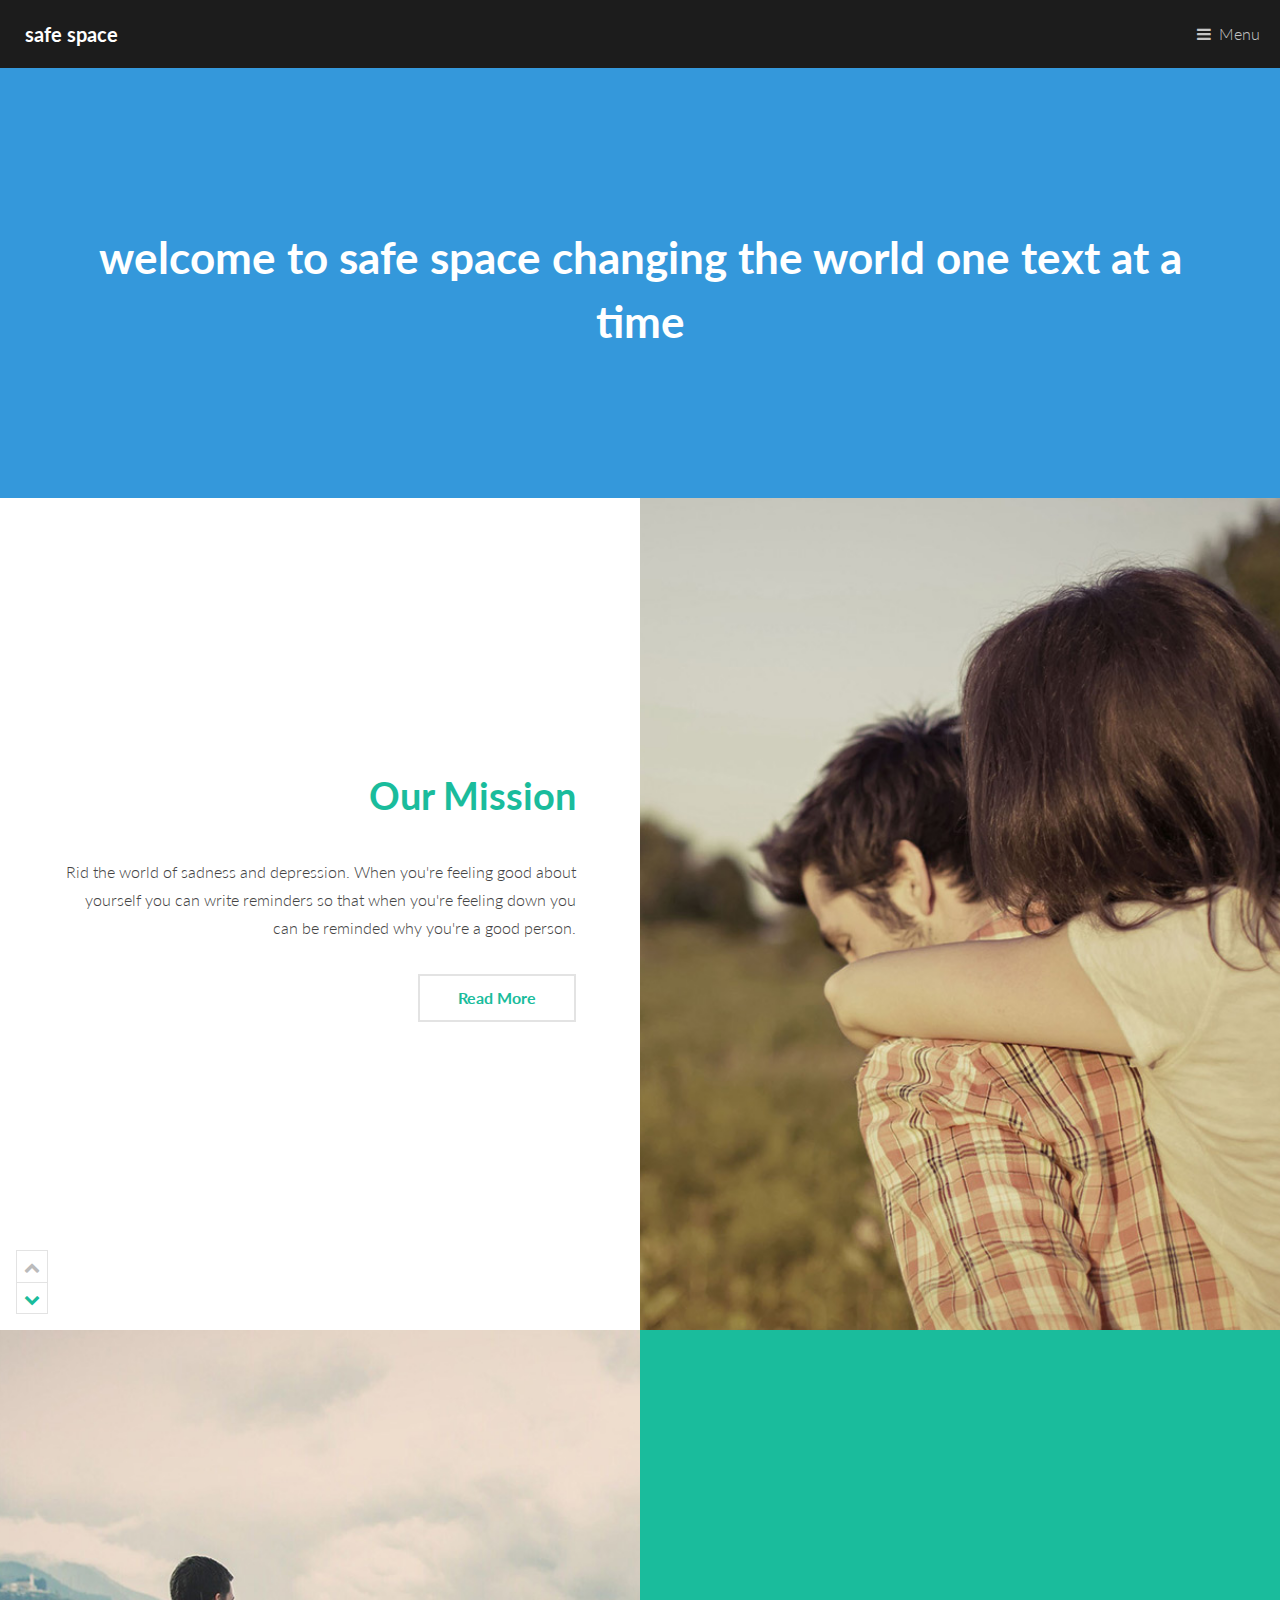
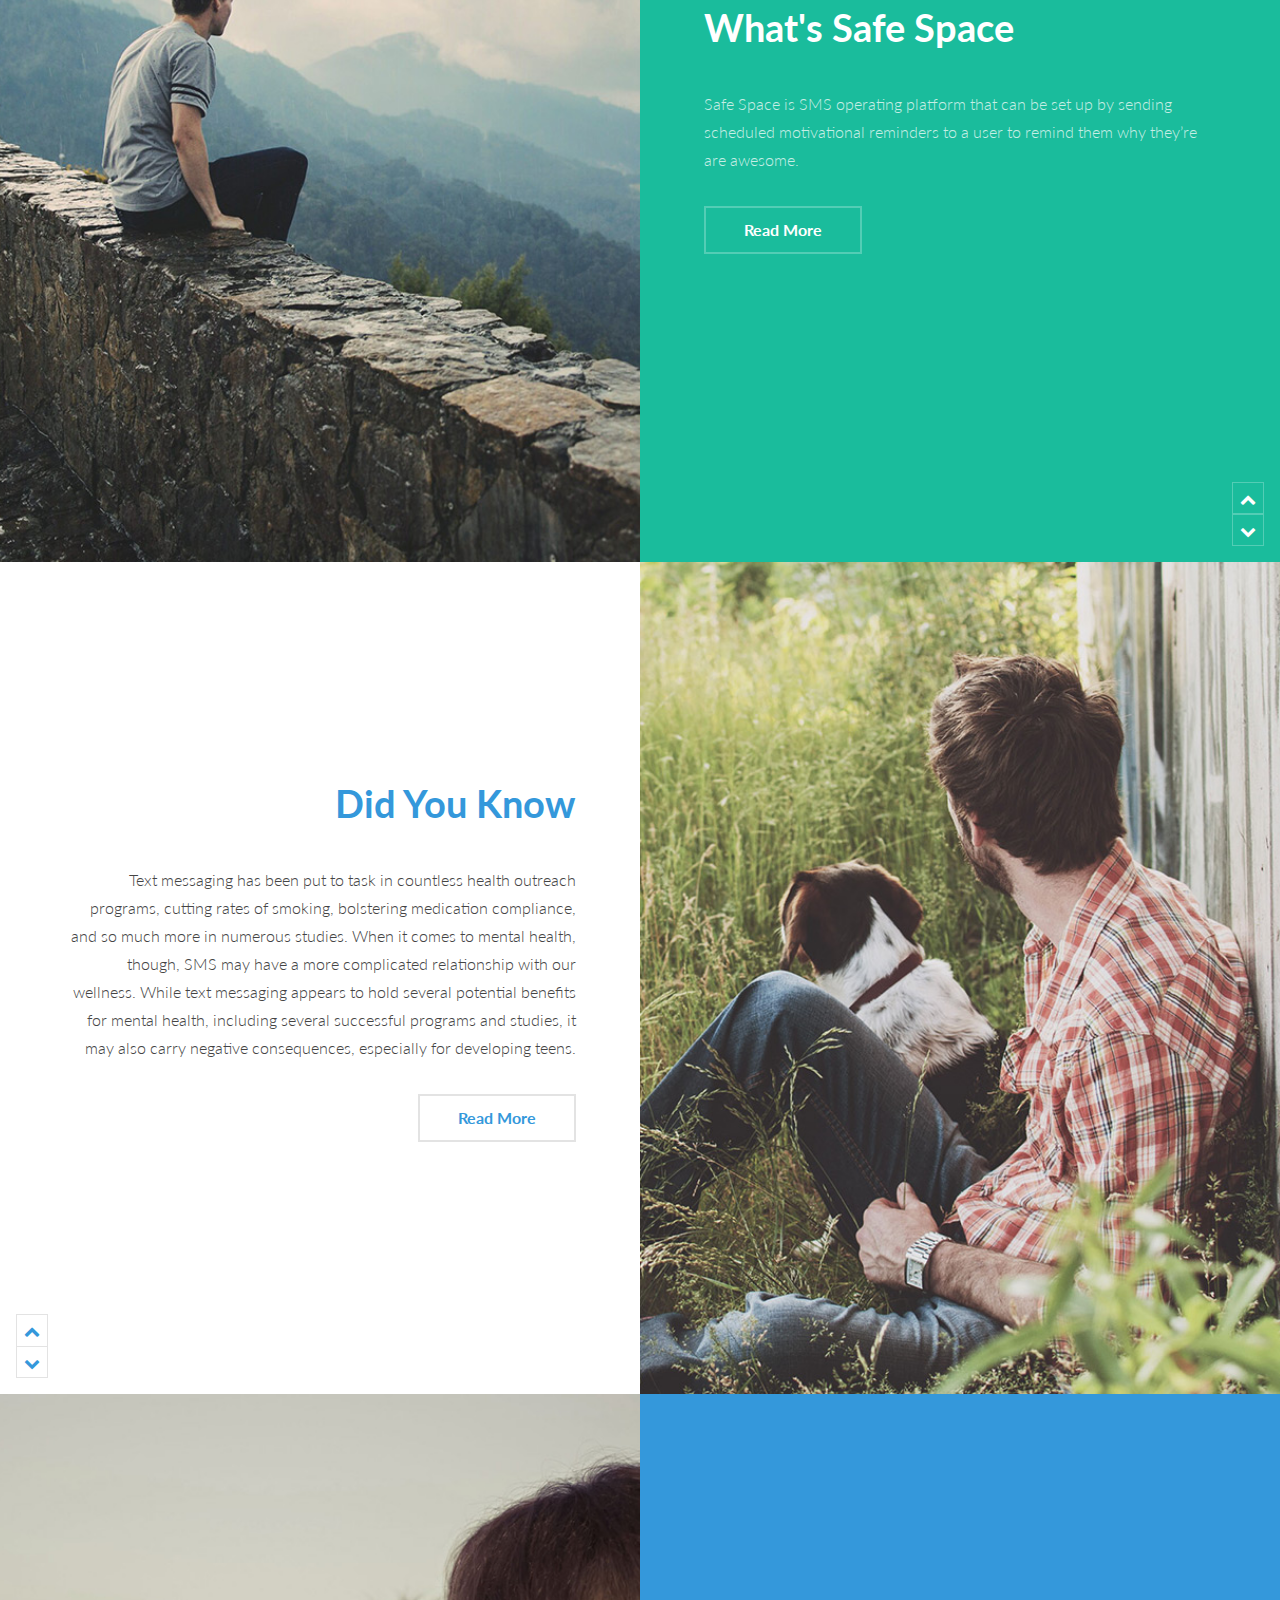
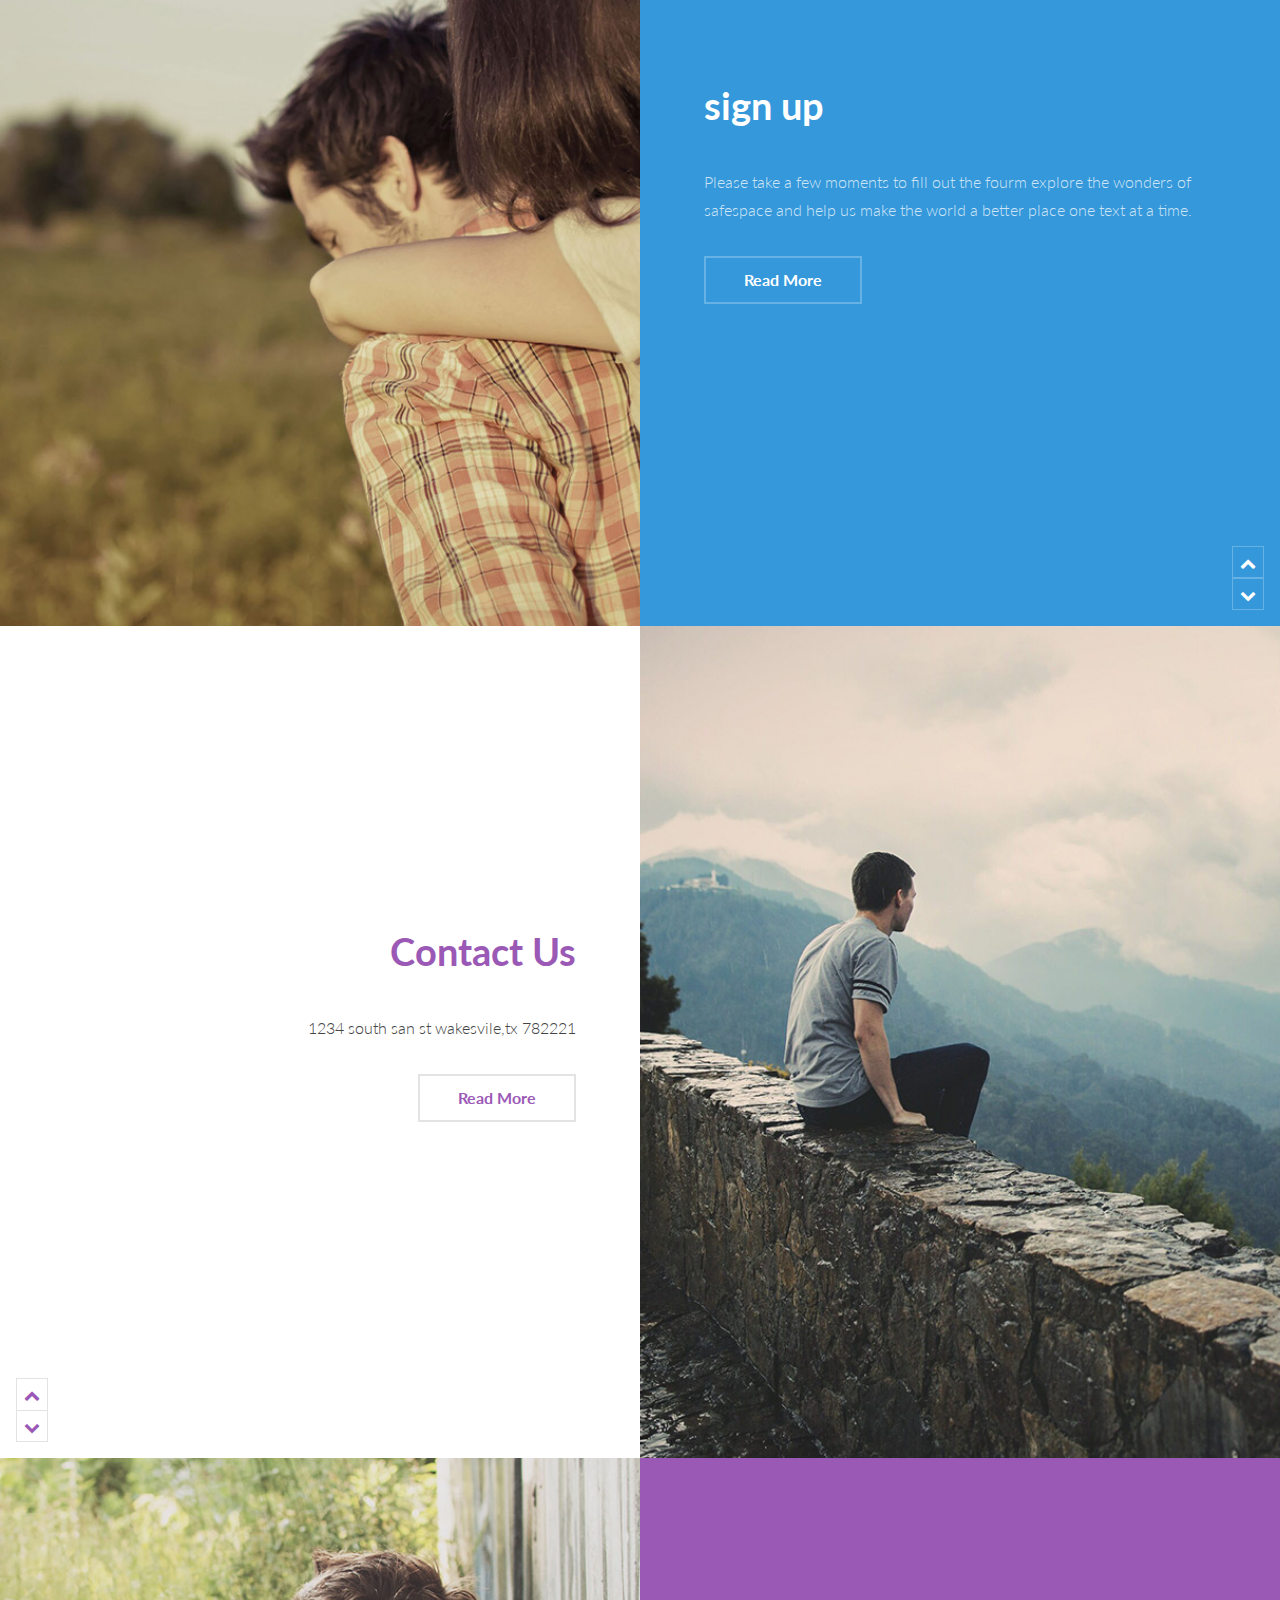
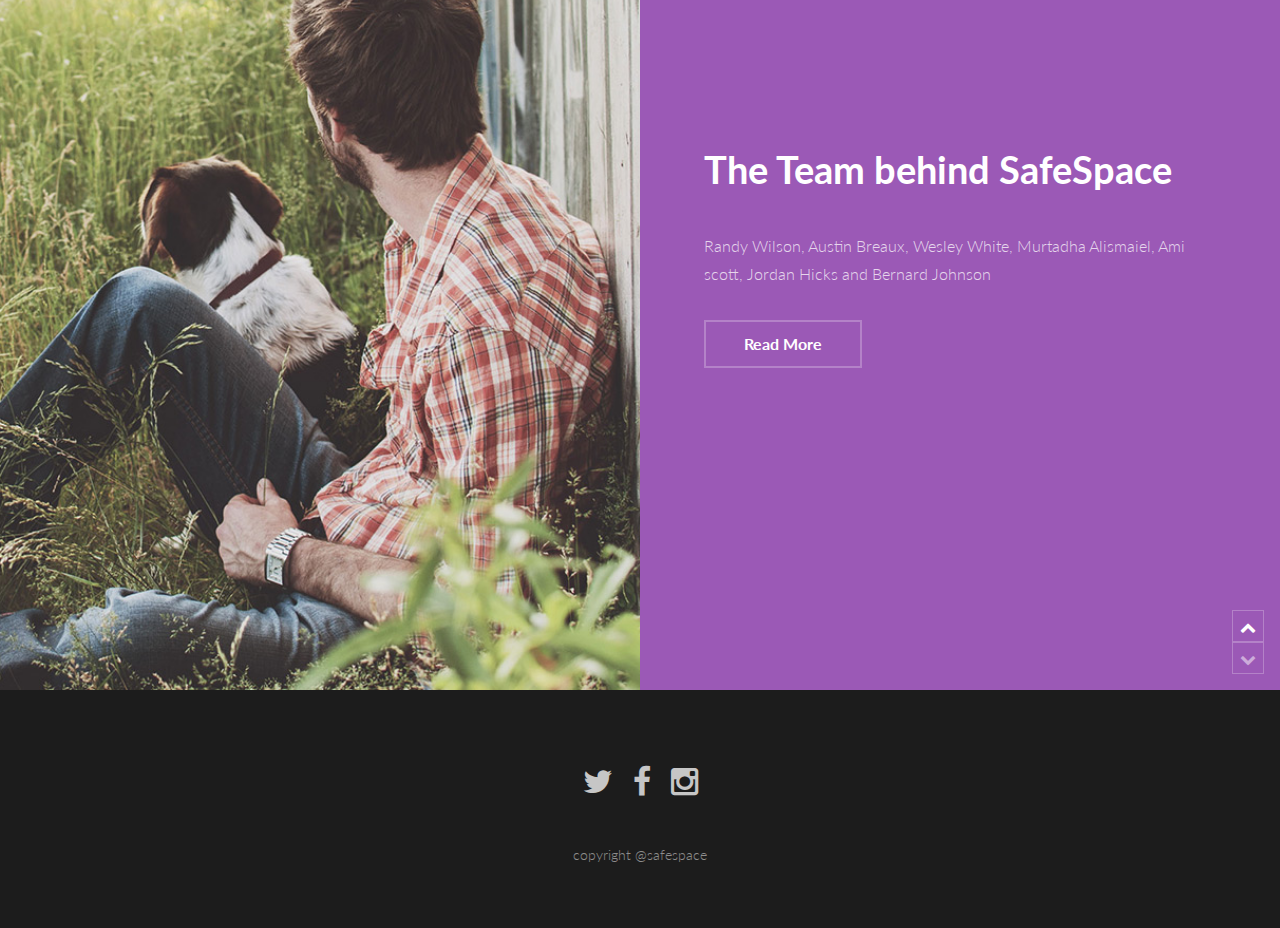
==== commit 65f371ea: "added a login tab in the drop down" ====
--- a/index.html
+++ b/index.html
@@ -15,17 +15,27 @@
 					<a href="#menu">Menu</a>
 				</nav>
 			</header>
-
-		<!-- Nav -->
+			<!-- Nav -->
 			<nav id="menu">
 				<ul class="links">
 					<li><a href="safespace.html">Home</a></li>
 					<li><a href="about">about</a></li>
-					<li><a href="sign up.html">sign up</a></li>
+					<li><a href="signup.html">sign up</a></li>
 					<li><a href="contact">contact</a></li>
 					<li><a href="Ourteam.html">Our team</a></li>
+					<div class="login-container">
+						<form action="/action_page.php">
+						  <input type="text" placeholder="Username" name="username">
+						  <input type="text" placeholder="Password" name="psw">
+						  <button type="submit">Login</button>
+						</form>
+					  </div>
+					</div>
 				</ul>
+
 			</nav>
+				<body>
+				
 
 		<!-- Banner -->
 			<section id="banner">
@@ -111,12 +121,11 @@
 				<div class="content">
 					<div class="inner">
 						<header>
-							<h2><a href="generic.html">sign up</a></h2>
-							
-						</header>
-						<p></p>
-						<ul class="actions">
-							<li><a href="sign up.html" class="button alt">Read More</a></li>
+							<h2><a href="signup.html">sign up</a></h2>
+						</header>
+						<p>Please take a few moments to fill out the fourm explore the wonders of safespace and help us make the world a better place one text at a time.</p>
+						<ul class="actions">
+							<li><a href="signup.html" class="button alt">Read More</a></li>
 						</ul>
 					</div>
 					<div class="postnav">
@@ -158,7 +167,7 @@
 				<div class="content">
 					<div class="inner">
 						<header>
-							<h2><a href="">The Team behind SafeSpace</a></h2>
+							<h2><a href="ourteam.html">The Team behind SafeSpace</a></h2>
 							
 						</header>
 						<p>Randy Wilson, Austin Breaux, Wesley White, Murtadha Alismaiel, Ami scott, Jordan Hicks and Bernard Johnson</p>
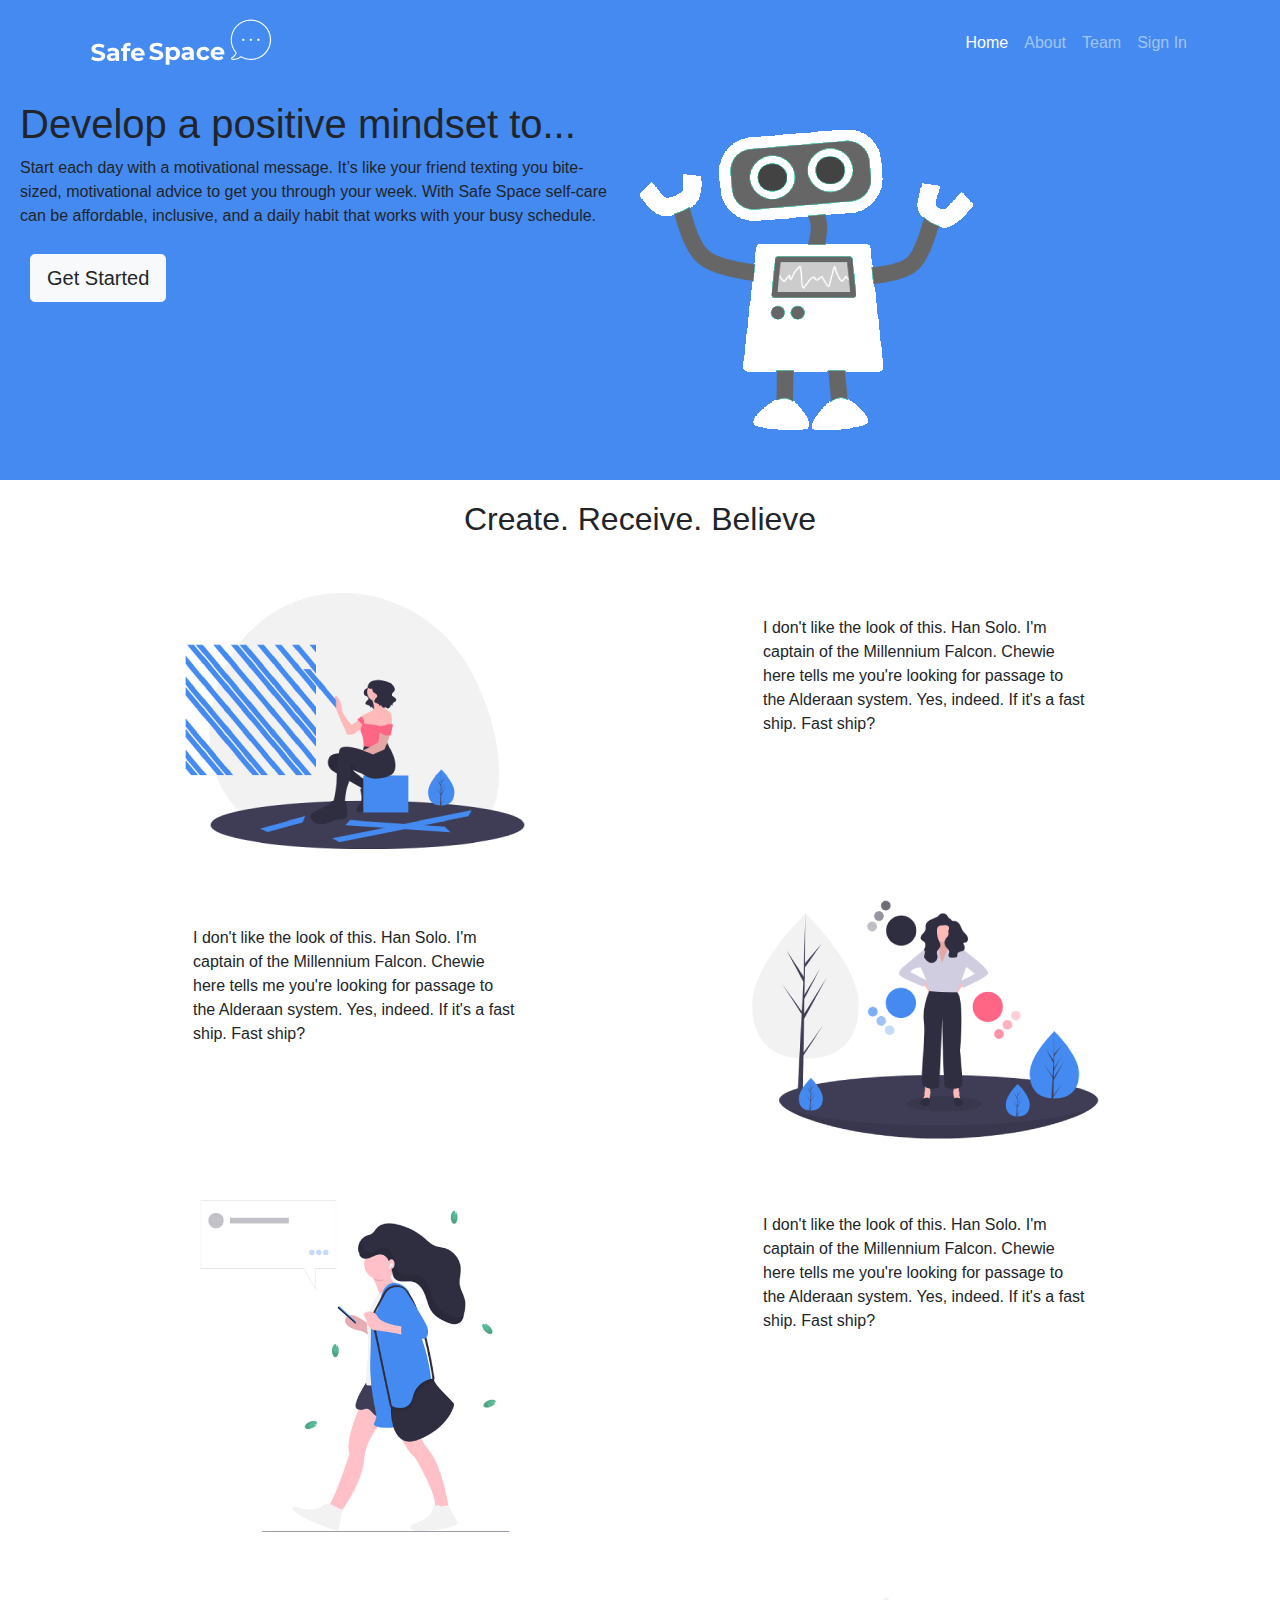
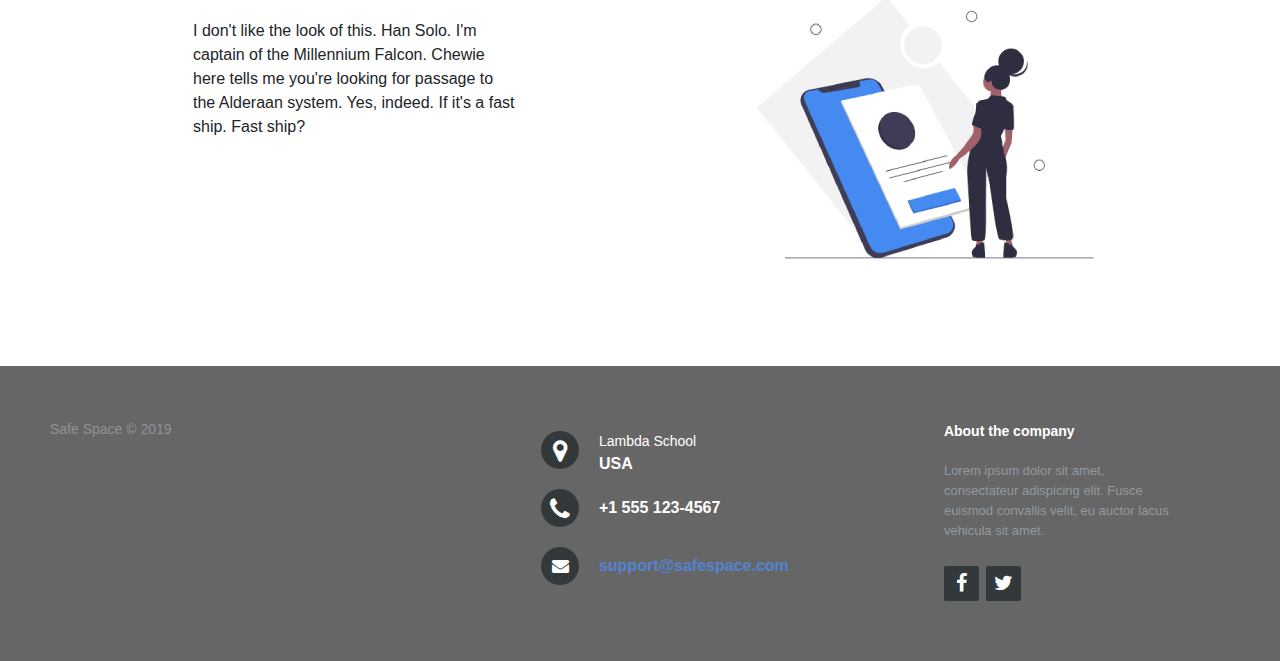
==== commit da532e29: "added imgs, teame page and typing h1 on main page" ====
--- a/index.html
+++ b/index.html
@@ -1,205 +1,139 @@
-<!DOCTYPE HTML>
-<html>
-	<head>
-		<title>Safe Space</title>
-		<meta charset="utf-8" />
-		<meta name="viewport" content="width=device-width, initial-scale=1" />
-		<link rel="stylesheet" href="assets/css/main.css" />
-	</head>
-	<body>
+<!DOCTYPE html>
+<html lang="en">
 
-		<!-- Header -->
-			<header id="header">
-				<a href="index.html" class="logo"><strong>safe space</strong> </a>
-				<nav>
-					<a href="#menu">Menu</a>
-				</nav>
-			</header>
-			<!-- Nav -->
-			<nav id="menu">
-				<ul class="links">
-					<li><a href="safespace.html">Home</a></li>
-					<li><a href="about">about</a></li>
-					<li><a href="signup.html">sign up</a></li>
-					<li><a href="contact">contact</a></li>
-					<li><a href="Ourteam.html">Our team</a></li>
-					<div class="login-container">
-						<form action="/action_page.php">
-						  <input type="text" placeholder="Username" name="username">
-						  <input type="text" placeholder="Password" name="psw">
-						  <button type="submit">Login</button>
-						</form>
-					  </div>
-					</div>
-				</ul>
+<head>
 
-			</nav>
-				<body>
-				
+  <meta charset="utf-8">
+  <meta name="viewport" content="width=device-width, initial-scale=1, shrink-to-fit=no">
 
-		<!-- Banner -->
-			<section id="banner">
-				<div class="inner">
-					<h1>welcome to safe space changing the world one text at a time<br />
-				</div>
-			</section>
+  <title>Safe Space</title>
+  <link rel="stylesheet" href="http://maxcdn.bootstrapcdn.com/font-awesome/4.2.0/css/font-awesome.min.css">
+  <link href="./css/bootstrap/bootstrap.css" rel="stylesheet">
+  <link href="./css/main.css" rel="stylesheet">
+  <script src="./js/index.js" async></script>
 
-		<!-- One -->
-			<article id="one" class="post style1">
-				<div class="image">
-					<img src="images/pic14.jpg" alt="" data-position="75% center" />
-				</div>
-				<div class="content">
-					<div class="inner">
-						<header>
-							<h2><a href="about.html">Our Mission</a></h2>
-							
-						</header>
-						<p> Rid the world of sadness and depression.
-				When you're feeling good about yourself you can write reminders so that when you're feeling down you can be reminded why you're a good person.
-						</p>
-						<ul class="actions">
-							<li><a href="generic.html" class="button alt">Read More</a></li>
-						</ul>
-					</div>
-					<div class="postnav">
-						<a href="#" class="prev disabled"><span class="icon fa-chevron-up"></span></a>
-						<a href="#two" class="scrolly next"><span class="icon fa-chevron-down"></span></a>
-					</div>
-				</div>
-			</article>
+</head>
+<header>
 
-		<!-- Two -->
-			<article id="two" class="post invert style1 alt">
-				<div class="image">
-					<img src="images/pic13.jpg" alt="" data-position="10% center" />
-				</div>
-				<div class="content">
-					<div class="inner">
-						<header>
-							<h2><a href="about.html">What's Safe Space</a></h2>
-						</header>
-						<p>Safe Space is SMS operating platform that can be set up by sending scheduled motivational reminders to a user to remind them why they’re are awesome.</p>
-						<ul class="actions">
-							<li><a href="generic.html" class="button alt">Read More</a></li>
-						</ul>
-					</div>
-					<div class="postnav">
-						<a href="#one" class="scrolly prev"><span class="icon fa-chevron-up"></span></a>
-						<a href="#three" class="scrolly next"><span class="icon fa-chevron-down"></span></a>
-					</div>
-				</div>
-			</article>
+<!-- Navigation -->
 
-		<!-- Three -->
-			<article id="three" class="post style2">
-				<div class="image">
-					<img src="images/pic12.jpg" alt="" data-position="80% center" />
-				</div>
-				<div class="content">
-					<div class="inner">
-						<header>
-							<h2>Did You Know</h2>
-						</header>
-						<p>Text messaging has been put to task in countless health outreach programs, cutting rates of smoking, bolstering medication compliance, and so much more in numerous studies. When it comes to mental health, though, SMS may have a more complicated relationship with our wellness. While text messaging appears to hold several potential benefits for mental health, including several successful programs and studies, it may also carry negative consequences, especially for developing teens.</p>
-						<ul class="actions">
-							<li><a href="generic.html" class="button alt">Read More</a></li>
-						</ul>
-					</div>
-					<div class="postnav">
-						<a href="#two" class="scrolly prev"><span class="icon fa-chevron-up"></span></a>
-						<a href="#four" class="scrolly next"><span class="icon fa-chevron-down"></span></a>
-					</div>
-				</div>
-			</article>
+<nav class="navbar navbar-expand-lg navbar-dark bg-main fixed-top">
+    <div class="container textmain-container">
+      <a class="navbar-brand" href="#"><img src="./img/logo.png"></a>
+      <button class="navbar-toggler" type="button" data-toggle="collapse" data-target="#navbarResponsive" aria-controls="navbarResponsive" aria-expanded="false" aria-label="Toggle navigation">
+        <span class="navbar-toggler-icon"></span>
+      </button>
+      <div class="collapse navbar-collapse" id="navbarResponsive">
+        <ul class="navbar-nav ml-auto">
+          <li class="nav-item active">
+            <a class="nav-link" href="index.html">Home
+              <span class="sr-only">(current)</span>
+            </a>
+          </li>
+          <li class="nav-item">
+            <a class="nav-link" href="about.html">About</a>
+          </li>
+          <li class="nav-item">
+            <a class="nav-link" href="team.html">Team</a>
+          </li>
+          <li class="nav-item">
+            <a class="nav-link" href="#">Sign In</a>
+          </li>
+        </ul>
+      </div>
+    </div>
+  </nav>
+</header>
 
-		<!-- Four -->
-			<article id="four" class="post invert style2 alt">
-				<div class="image">
-					<img src="images/pic14.jpg" alt="" data-position="60% center" />
-				</div>
-				<div class="content">
-					<div class="inner">
-						<header>
-							<h2><a href="signup.html">sign up</a></h2>
-						</header>
-						<p>Please take a few moments to fill out the fourm explore the wonders of safespace and help us make the world a better place one text at a time.</p>
-						<ul class="actions">
-							<li><a href="signup.html" class="button alt">Read More</a></li>
-						</ul>
-					</div>
-					<div class="postnav">
-						<a href="#three" class="scrolly prev"><span class="icon fa-chevron-up"></span></a>
-						<a href="#five" class="scrolly next"><span class="icon fa-chevron-down"></span></a>
-					</div>
-				</div>
-			</article>
+<body>
 
-		<!-- Five -->
-			<article id="five" class="post style3">
-				<div class="image">
-					<img src="images/pic13.jpg" alt="" data-position="5% center" />
-				</div>
-				<div class="content">
-					<div class="inner">
-						<header>
-							<h2>Contact Us</h2>
-							</header>
-							<p> 1234 south san st wakesvile,tx 782221</p>
-							
-				
-						<ul class="actions">
-							<li><a href="generic.html" class="button alt">Read More</a></li>
-						</ul>
-					</div>
-					<div class="postnav">
-						<a href="#four" class="scrolly prev"><span class="icon fa-chevron-up"></span></a>
-						<a href="#six" class="scrolly next"><span class="icon fa-chevron-down"></span></a>
-					</div>
-				</div>
-			</article>
+  <!-- Page Content -->
+  
+  <section>
+    <div class="row no-gutters top-content">
+        <div class="col top-text">
+          <h1>Develop a positive mindset to... <span class="txt-type" data-wait="3000" data-words='["Build healthy habits", "Achieve goals", "Overcome challenges", "Love yourself!"]'></span> </h1>
+          <p>Start each day with a motivational message. It’s like your friend texting you bite-sized, motivational advice to get you through your week. With Safe Space self-care can be affordable, inclusive, and a daily habit that works with your busy schedule.
+            </p>
+          <button type="button" class="btn btn-light btn-lg top-button">Get Started</button>
+        </div>
+        <div class="col top-img">
+        <img src="./img/roboto.png">
+        </div>
+      </div>
+  </section>
 
-		<!-- Six -->
-			<article id="six" class="post invert style3 alt">
-				<div class="image">
-					<img src="images/pic12.jpg" alt="" data-position="80% center" />
-				</div>
-				<div class="content">
-					<div class="inner">
-						<header>
-							<h2><a href="ourteam.html">The Team behind SafeSpace</a></h2>
-							
-						</header>
-						<p>Randy Wilson, Austin Breaux, Wesley White, Murtadha Alismaiel, Ami scott, Jordan Hicks and Bernard Johnson</p>
-						<ul class="actions">
-							<li><a href="Ourteam.html" class="button alt">Read More</a></li>
-						</ul>
-					</div>
-					<div class="postnav">
-						<a href="#five" class="scrolly prev"><span class="icon fa-chevron-up"></span></a>
-						<a href="#" class="scrolly next disabled"><span class="icon fa-chevron-down"></span></a>
-					</div>
-				</div>
-			</article>
+  <section>
+    <h2>Create. Receive. Believe</h2>
+    <div class="container mid-content ">
+      <div class="row">
+        <div class="col d-flex justify-content-center mid">
+          <img src="./img/create-your-day.png">
+        </div>
+        <div class="col mid">
+          <p>I don't like the look of this. Han Solo. I'm captain of the Millennium Falcon. Chewie here tells me you're looking for passage to the Alderaan system. Yes, indeed. If it's a fast ship. Fast ship? </p>
+        </div>
+    </div>
+      <div class="row">
+        <div class="col mid">
+          <p>I don't like the look of this. Han Solo. I'm captain of the Millennium Falcon. Chewie here tells me you're looking for passage to the Alderaan system. Yes, indeed. If it's a fast ship. Fast ship? </p>
+        </div>
+        <div class="col d-flex justify-content-center mid">
+          <img src="./img/positive-vibes.png">
+        </div>
+    </div>
+      <div class="row">
+          <div class="col d-flex justify-content-center mid">
+            <img src="./img/modern-life.png">
+          </div>
+          <div class="col mid">
+            <p>I don't like the look of this. Han Solo. I'm captain of the Millennium Falcon. Chewie here tells me you're looking for passage to the Alderaan system. Yes, indeed. If it's a fast ship. Fast ship? </p>
+          </div>
+      </div>
+      <div class="row">
+        <div class="col mid">
+            <p>I don't like the look of this. Han Solo. I'm captain of the Millennium Falcon. Chewie here tells me you're looking for passage to the Alderaan system. Yes, indeed. If it's a fast ship. Fast ship? </p>
+        </div>
+        <div class="col d-flex justify-content-center mid">
+          <img src="./img/warm-updates.png">
+        </div>
+    </div>
+      </div>
+    </div>
+  </section> 
 
-		<!-- Footer -->
-			<footer id="footer">
-				<ul class="icons">
-					<li><a href="#" class="icon fa-twitter"><span class="label">Twitter</span></a></li>
-					<li><a href="#" class="icon fa-facebook"><span class="label">Facebook</span></a></li>
-					<li><a href="#" class="icon fa-instagram"><span class="label">Instagram</span></a></li>
-				</ul>
-				<div class="copyright">
-					copyright @safespace
-				</div>
-			</footer>
+  <!-- Footer -->
 
-		<!-- Scripts -->
-			<script src="assets/js/jquery.min.js"></script>
-			<script src="assets/js/jquery.scrolly.min.js"></script>
-			<script src="assets/js/skel.min.js"></script>
-			<script src="assets/js/util.js"></script>
-			<script src="assets/js/main.js"></script>
+  <footer class="footer-distributed">
+    <div class="footer-left">
+      <p class="footer-company-name">Safe Space &copy; 2019</p>
+    </div>
+    <div class="footer-center">
+      <div>
+        <i class="fa fa-map-marker"></i>
+        <p><span>Lambda School</span> USA</p>
+      </div>
+      <div>
+        <i class="fa fa-phone"></i>
+        <p>+1 555 123-4567</p>
+      </div>
+      <div>
+        <i class="fa fa-envelope"></i>
+        <p><a href="mailto:support@safespace.com">support@safespace.com</a></p>
+      </div>
+    </div>
+    <div class="footer-right">
+      <p class="footer-company-about">
+        <span>About the company</span>
+        Lorem ipsum dolor sit amet, consectateur adispicing elit. Fusce euismod convallis velit, eu auctor lacus vehicula sit amet.
+      </p>
+      <div class="footer-icons">
+        <a href="#"><i class="fa fa-facebook"></i></a>
+        <a href="#"><i class="fa fa-twitter"></i></a>
+      </div>
+    </div>
 
-	</body>
-</html>+  </footer>
+  
+</body>
+</html>
--- a/css/main.css
+++ b/css/main.css
@@ -0,0 +1,228 @@
+
+body {
+    padding-top: 80px;
+    overflow-x: hidden;
+  }
+  @media (max-width: 979px) {
+    body {
+      padding-top: 50px;
+    }
+  }
+
+
+.bg-main{ 
+    background-color: #448AF1;
+}
+
+/*top content*/
+.top-content{ 
+	background-color: #448AF1; 
+	padding: 20px;;
+}
+.col .top-text{ 
+    padding: 50px;
+    border-radius:5px;
+    color: white;
+    width: 70%;
+}
+
+.top-img{ 
+    margin:30px;
+    
+}
+
+.top-button{ 
+    margin:10px;
+}
+
+/*middle content*/
+
+h2{
+    text-align: center;
+    padding: 20px;
+}
+
+/* Cursor */
+.txt-type > .txt {
+  border-right: 0.2rem solid  #212f3d;
+}
+
+.mid-content img{ 
+	height: 100%;
+	
+}
+.mid-content p{ 
+	height: 100%;
+	width:60%;
+	margin:0 auto;
+	padding-top: 50px;
+}
+.jumbotron {
+  background-image: url("../img/best-team-page.png");
+	background-size: cover;
+	background-repeat: no-repeat;
+	background-color: #F1F9FE;
+	padding: 19%;
+  
+}
+
+.card{ 
+	width: 250px;
+	margin: 0 auto;
+	margin-bottom: 10px; 
+}
+
+.team-page{ 
+	background-color: #F1F9FE;
+}
+
+.bottom-row{ 
+	margin-top:100px;
+}
+
+/*footer*/
+
+.footer-distributed{
+	background-color: #666666;
+	box-shadow: 0 1px 1px 0 rgba(0, 0, 0, 0.12);
+	box-sizing: border-box;
+	width: 100%;
+	text-align: left;
+	font: bold 16px sans-serif;
+	padding: 55px 50px;
+	margin-top: 80px;
+}
+
+.footer-distributed .footer-left,
+.footer-distributed .footer-center,
+.footer-distributed .footer-right{
+	display: inline-block;
+	vertical-align: top;
+}
+
+/* Footer left */
+
+.footer-distributed .footer-left{
+	width: 40%;
+}
+
+/* The company logo */
+
+.footer-distributed h3{
+	color:  #ffffff;
+	font: normal 36px;
+	margin: 0;
+}
+
+
+/* Footer links */
+
+.footer-distributed .footer-links{
+	color:  #ffffff;
+	margin: 20px 0 12px;
+	padding: 0;
+}
+
+.footer-distributed .footer-links a{
+	display:inline-block;
+	line-height: 1.8;
+	text-decoration: none;
+	color:  inherit;
+}
+
+.footer-distributed .footer-company-name{
+	color:  #8f9296;
+	font-size: 14px;
+	font-weight: normal;
+	margin: 0;
+}
+
+/* Footer Center */
+
+.footer-distributed .footer-center{
+	width: 35%;
+}
+
+.footer-distributed .footer-center i{
+	background-color:  #33383b;
+	color: #ffffff;
+	font-size: 25px;
+	width: 38px;
+	height: 38px;
+	border-radius: 50%;
+	text-align: center;
+	line-height: 42px;
+	margin: 10px 15px;
+	vertical-align: middle;
+}
+
+.footer-distributed .footer-center i.fa-envelope{
+	font-size: 17px;
+	line-height: 38px;
+}
+
+.footer-distributed .footer-center p{
+	display: inline-block;
+	color: #ffffff;
+	vertical-align: middle;
+	margin:0;
+}
+
+.footer-distributed .footer-center p span{
+	display:block;
+	font-weight: normal;
+	font-size:14px;
+	line-height:2;
+}
+
+.footer-distributed .footer-center p a{
+	color:  #5383d3;
+	text-decoration: none;
+}
+
+
+/* Footer Right */
+
+.footer-distributed .footer-right{
+	width: 20%;
+}
+
+.footer-distributed .footer-company-about{
+	line-height: 20px;
+	color:  #92999f;
+	font-size: 13px;
+	font-weight: normal;
+	margin: 0;
+}
+
+.footer-distributed .footer-company-about span{
+	display: block;
+	color:  #ffffff;
+	font-size: 14px;
+	font-weight: bold;
+	margin-bottom: 20px;
+}
+
+.footer-distributed .footer-icons{
+	margin-top: 25px;
+}
+
+.footer-distributed .footer-icons a{
+	display: inline-block;
+	width: 35px;
+	height: 35px;
+	cursor: pointer;
+	background-color:  #33383b;
+	border-radius: 2px;
+
+	font-size: 20px;
+	color: #ffffff;
+	text-align: center;
+	line-height: 35px;
+
+	margin-right: 3px;
+	margin-bottom: 5px;
+}
+
+
+
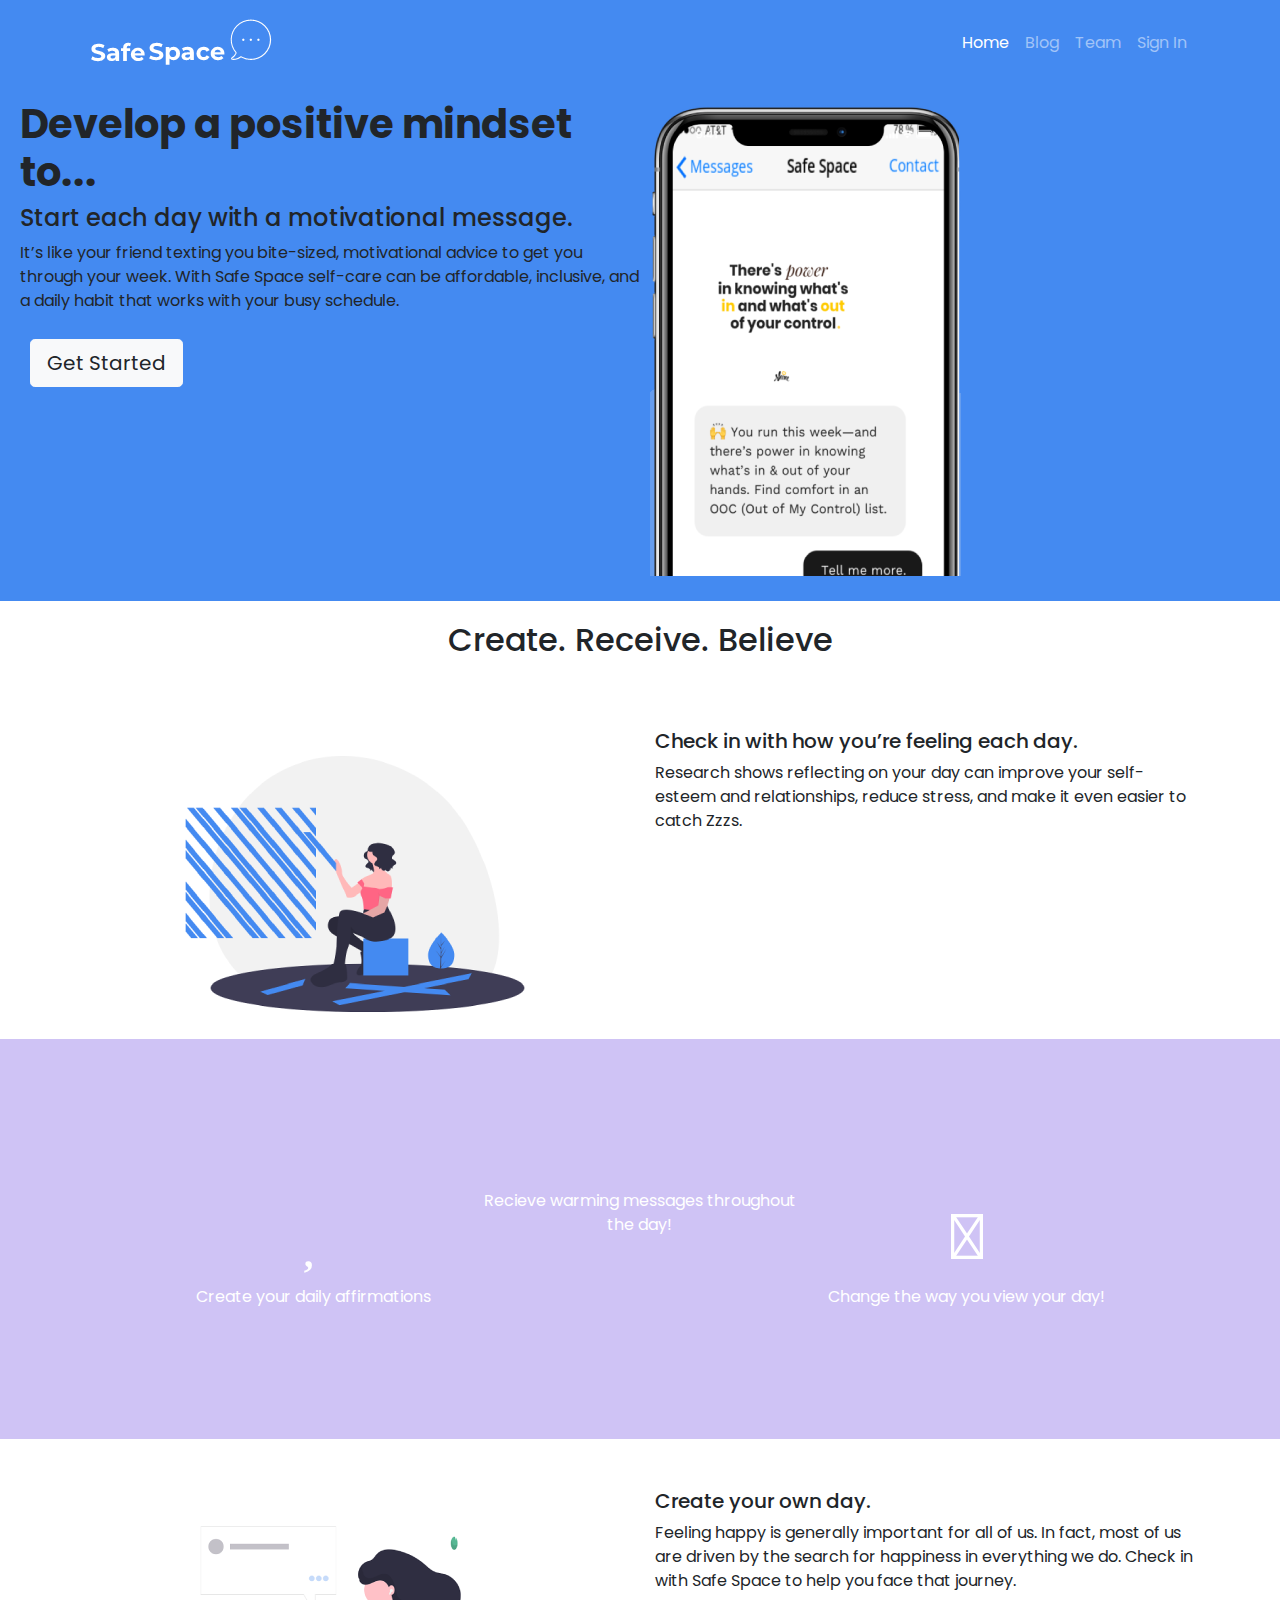
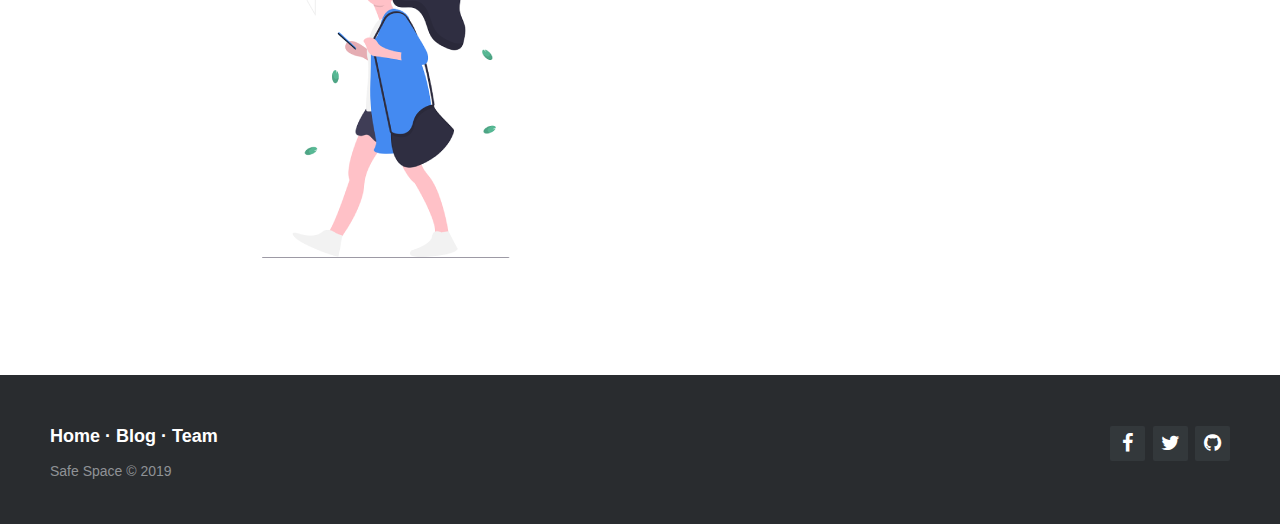
==== commit baed2657: "added blog page, mobile styling , and refractor of home page" ====
--- a/index.html
+++ b/index.html
@@ -10,7 +10,10 @@
   <link rel="stylesheet" href="http://maxcdn.bootstrapcdn.com/font-awesome/4.2.0/css/font-awesome.min.css">
   <link href="./css/bootstrap/bootstrap.css" rel="stylesheet">
   <link href="./css/main.css" rel="stylesheet">
-  <script src="./js/index.js" async></script>
+  <link rel="stylesheet" href="https://use.fontawesome.com/releases/v5.8.1/css/all.css" integrity="sha384-50oBUHEmvpQ+1lW4y57PTFmhCaXp0ML5d60M1M7uH2+nqUivzIebhndOJK28anvf" crossorigin="anonymous">
+  <link rel="stylesheet" href="http://maxcdn.bootstrapcdn.com/font-awesome/4.2.0/css/font-awesome.min.css">
+ <script src="./js/index.js" async></script>
+ <link href="https://fonts.googleapis.com/css?family=Poppins" rel="stylesheet">
 
 </head>
 <header>
@@ -31,7 +34,7 @@
             </a>
           </li>
           <li class="nav-item">
-            <a class="nav-link" href="about.html">About</a>
+            <a class="nav-link" href="blog.html">Blog</a>
           </li>
           <li class="nav-item">
             <a class="nav-link" href="team.html">Team</a>
@@ -53,87 +56,85 @@
     <div class="row no-gutters top-content">
         <div class="col top-text">
           <h1>Develop a positive mindset to... <span class="txt-type" data-wait="3000" data-words='["Build healthy habits", "Achieve goals", "Overcome challenges", "Love yourself!"]'></span> </h1>
-          <p>Start each day with a motivational message. It’s like your friend texting you bite-sized, motivational advice to get you through your week. With Safe Space self-care can be affordable, inclusive, and a daily habit that works with your busy schedule.
+          <h4>Start each day with a motivational message.</h4> <p>It’s like your friend texting you bite-sized, motivational advice to get you through your week. With Safe Space self-care can be affordable, inclusive, and a daily habit that works with your busy schedule.
             </p>
           <button type="button" class="btn btn-light btn-lg top-button">Get Started</button>
         </div>
         <div class="col top-img">
-        <img src="./img/roboto.png">
+        <img src="./img/test.png">
         </div>
       </div>
   </section>
 
   <section>
     <h2>Create. Receive. Believe</h2>
-    <div class="container mid-content ">
-      <div class="row">
-        <div class="col d-flex justify-content-center mid">
-          <img src="./img/create-your-day.png">
+    <div class="container ">
+        <div class="row bottom-content">
+            <div class="col d-flex justify-content-center mid">
+              <img src="./img/create-your-day.png">
+            </div>
+            <div class="col mid">
+              <h5>Check in with how you’re feeling each day.</h5>
+              <p> Research shows reflecting on your day can improve your self-esteem and relationships, reduce stress, and make it even easier to catch Zzzs.</p>
+            </div>
         </div>
-        <div class="col mid">
-          <p>I don't like the look of this. Han Solo. I'm captain of the Millennium Falcon. Chewie here tells me you're looking for passage to the Alderaan system. Yes, indeed. If it's a fast ship. Fast ship? </p>
         </div>
+      </div>
+    <div class="row no-gutters middle-content">
+        <div class="col-md-4 text-center">
+          <i class="far fa-heart fa-4x"></i>
+          <p> Create your daily affirmations </p>
+        </div>
+        <div class="col-md-4 text-center">
+            <i class="fas fa-mobile-alt fa-4x"></i>
+            <p>Recieve warming messages throughout the day!</p>
+        </div>
+        <div class="col-md-4 text-center">
+            <i class="fas fa-trophy fa-4x"></i>
+            <p>Change the way you view your day!</p>
+        </div> 
+      </div>
+    
     </div>
-      <div class="row">
-        <div class="col mid">
-          <p>I don't like the look of this. Han Solo. I'm captain of the Millennium Falcon. Chewie here tells me you're looking for passage to the Alderaan system. Yes, indeed. If it's a fast ship. Fast ship? </p>
-        </div>
-        <div class="col d-flex justify-content-center mid">
-          <img src="./img/positive-vibes.png">
-        </div>
-    </div>
-      <div class="row">
+    <div class="container ">
+      <div class="row bottom-content">
           <div class="col d-flex justify-content-center mid">
             <img src="./img/modern-life.png">
           </div>
           <div class="col mid">
-            <p>I don't like the look of this. Han Solo. I'm captain of the Millennium Falcon. Chewie here tells me you're looking for passage to the Alderaan system. Yes, indeed. If it's a fast ship. Fast ship? </p>
+            <h5>Create your own day.</h5>
+            <p> Feeling happy is generally important for all of us. In fact, most of us are driven by the search for happiness in everything we do. Check in with Safe Space to help you face that journey.</p>
           </div>
       </div>
-      <div class="row">
-        <div class="col mid">
-            <p>I don't like the look of this. Han Solo. I'm captain of the Millennium Falcon. Chewie here tells me you're looking for passage to the Alderaan system. Yes, indeed. If it's a fast ship. Fast ship? </p>
-        </div>
-        <div class="col d-flex justify-content-center mid">
-          <img src="./img/warm-updates.png">
-        </div>
-    </div>
       </div>
     </div>
-  </section> 
+</section> 
 
   <!-- Footer -->
 
   <footer class="footer-distributed">
+
+    <div class="footer-right">
+
+      <a href="#"><i class="fa fa-facebook"></i></a>
+      <a href="#"><i class="fa fa-twitter"></i></a>
+      <a href="#"><i class="fa fa-github"></i></a>
+
+    </div>
+
     <div class="footer-left">
-      <p class="footer-company-name">Safe Space &copy; 2019</p>
-    </div>
-    <div class="footer-center">
-      <div>
-        <i class="fa fa-map-marker"></i>
-        <p><span>Lambda School</span> USA</p>
-      </div>
-      <div>
-        <i class="fa fa-phone"></i>
-        <p>+1 555 123-4567</p>
-      </div>
-      <div>
-        <i class="fa fa-envelope"></i>
-        <p><a href="mailto:support@safespace.com">support@safespace.com</a></p>
-      </div>
-    </div>
-    <div class="footer-right">
-      <p class="footer-company-about">
-        <span>About the company</span>
-        Lorem ipsum dolor sit amet, consectateur adispicing elit. Fusce euismod convallis velit, eu auctor lacus vehicula sit amet.
+
+      <p class="footer-links">
+        <a href="index.html">Home</a>
+        ·
+        <a href="blog.html">Blog</a>
+        ·
+        <a href="team.html">Team</a>
       </p>
-      <div class="footer-icons">
-        <a href="#"><i class="fa fa-facebook"></i></a>
-        <a href="#"><i class="fa fa-twitter"></i></a>
-      </div>
+
+      <p>Safe Space &copy; 2019</p>
     </div>
 
   </footer>
-  
 </body>
 </html>
--- a/css/main.css
+++ b/css/main.css
@@ -1,15 +1,18 @@
 
 body {
     padding-top: 80px;
-    overflow-x: hidden;
+		overflow-x: hidden;
+		font-family: 'Poppins', sans-serif;
   }
   @media (max-width: 979px) {
     body {
       padding-top: 50px;
     }
-  }
-
-
+	}
+	h1{
+		font-family: 'Poppins', sans-serif;
+		font-weight: bold;
+	}
 .bg-main{ 
     background-color: #448AF1;
 }
@@ -23,12 +26,7 @@
     padding: 50px;
     border-radius:5px;
     color: white;
-    width: 70%;
-}
-
-.top-img{ 
-    margin:30px;
-    
+		width: 70%;
 }
 
 .top-button{ 
@@ -51,11 +49,16 @@
 	height: 100%;
 	
 }
+
+
+.mid-content h5{
+	padding-top:50px;
+}
 .mid-content p{ 
 	height: 100%;
 	width:60%;
 	margin:0 auto;
-	padding-top: 50px;
+	
 }
 .jumbotron {
   background-image: url("../img/best-team-page.png");
@@ -77,141 +80,60 @@
 }
 
 .bottom-row{ 
-	margin-top:100px;
+	padding-top:30px;
 }
 
-/*footer*/
+.card-blog{
+	margin-top:50px;
+	height:600px;
+	font-size: 12px;
+}
 
 .footer-distributed{
-	background-color: #666666;
+	background-color: #292c2f;
 	box-shadow: 0 1px 1px 0 rgba(0, 0, 0, 0.12);
 	box-sizing: border-box;
 	width: 100%;
 	text-align: left;
-	font: bold 16px sans-serif;
-	padding: 55px 50px;
+	font: normal 16px sans-serif;
+
+	padding: 45px 50px;
 	margin-top: 80px;
 }
 
-.footer-distributed .footer-left,
-.footer-distributed .footer-center,
-.footer-distributed .footer-right{
-	display: inline-block;
-	vertical-align: top;
-}
-
-/* Footer left */
-
-.footer-distributed .footer-left{
-	width: 40%;
-}
-
-/* The company logo */
-
-.footer-distributed h3{
-	color:  #ffffff;
-	font: normal 36px;
+.footer-distributed .footer-left p{
+	color:  #8f9296;
+	font-size: 14px;
 	margin: 0;
 }
 
-
 /* Footer links */
 
-.footer-distributed .footer-links{
+.footer-distributed p.footer-links{
+	font-size:18px;
+	font-weight: bold;
 	color:  #ffffff;
-	margin: 20px 0 12px;
+	margin: 0 0 10px;
 	padding: 0;
 }
 
-.footer-distributed .footer-links a{
+.footer-distributed p.footer-links a{
 	display:inline-block;
 	line-height: 1.8;
 	text-decoration: none;
 	color:  inherit;
 }
 
-.footer-distributed .footer-company-name{
-	color:  #8f9296;
-	font-size: 14px;
-	font-weight: normal;
-	margin: 0;
+.footer-distributed .footer-right{
+	float: right;
+	margin-top: 6px;
+	max-width: 180px;
 }
 
-/* Footer Center */
-
-.footer-distributed .footer-center{
-	width: 35%;
-}
-
-.footer-distributed .footer-center i{
-	background-color:  #33383b;
-	color: #ffffff;
-	font-size: 25px;
-	width: 38px;
-	height: 38px;
-	border-radius: 50%;
-	text-align: center;
-	line-height: 42px;
-	margin: 10px 15px;
-	vertical-align: middle;
-}
-
-.footer-distributed .footer-center i.fa-envelope{
-	font-size: 17px;
-	line-height: 38px;
-}
-
-.footer-distributed .footer-center p{
-	display: inline-block;
-	color: #ffffff;
-	vertical-align: middle;
-	margin:0;
-}
-
-.footer-distributed .footer-center p span{
-	display:block;
-	font-weight: normal;
-	font-size:14px;
-	line-height:2;
-}
-
-.footer-distributed .footer-center p a{
-	color:  #5383d3;
-	text-decoration: none;
-}
-
-
-/* Footer Right */
-
-.footer-distributed .footer-right{
-	width: 20%;
-}
-
-.footer-distributed .footer-company-about{
-	line-height: 20px;
-	color:  #92999f;
-	font-size: 13px;
-	font-weight: normal;
-	margin: 0;
-}
-
-.footer-distributed .footer-company-about span{
-	display: block;
-	color:  #ffffff;
-	font-size: 14px;
-	font-weight: bold;
-	margin-bottom: 20px;
-}
-
-.footer-distributed .footer-icons{
-	margin-top: 25px;
-}
-
-.footer-distributed .footer-icons a{
+.footer-distributed .footer-right a{
 	display: inline-block;
 	width: 35px;
 	height: 35px;
-	cursor: pointer;
 	background-color:  #33383b;
 	border-radius: 2px;
 
@@ -220,9 +142,51 @@
 	text-align: center;
 	line-height: 35px;
 
-	margin-right: 3px;
-	margin-bottom: 5px;
+	margin-left: 3px;
 }
 
+/* Mobile Media Queries */
+@media (max-width: 900px) {
+  .top-text {
+    margin-top: 60px;
+  }
+}
 
+@media (max-width: 500px) {
+  .top-text {
+    margin-top: 60px;
+  }
+}
 
+@media (max-width: 500px) {
+  .top-text {
+    margin-top: 60px;
+  }
+}
+@media (max-width: 800px) {
+  .middle-content{
+    height: 600px;
+  }
+}
+
+.middle-content{ 
+	background-color: #CFC3F5;
+	height: 400px;
+	padding: 150px;
+	color: white;
+}
+.bottom-content{ 
+	margin-top: 50px;
+
+}
+
+.fa-4x{ 
+	color: white;
+}
+
+@media (max-width: 800px) {
+  .middle-content{
+		height: 600px;
+		padding-top: 50px;
+  }
+}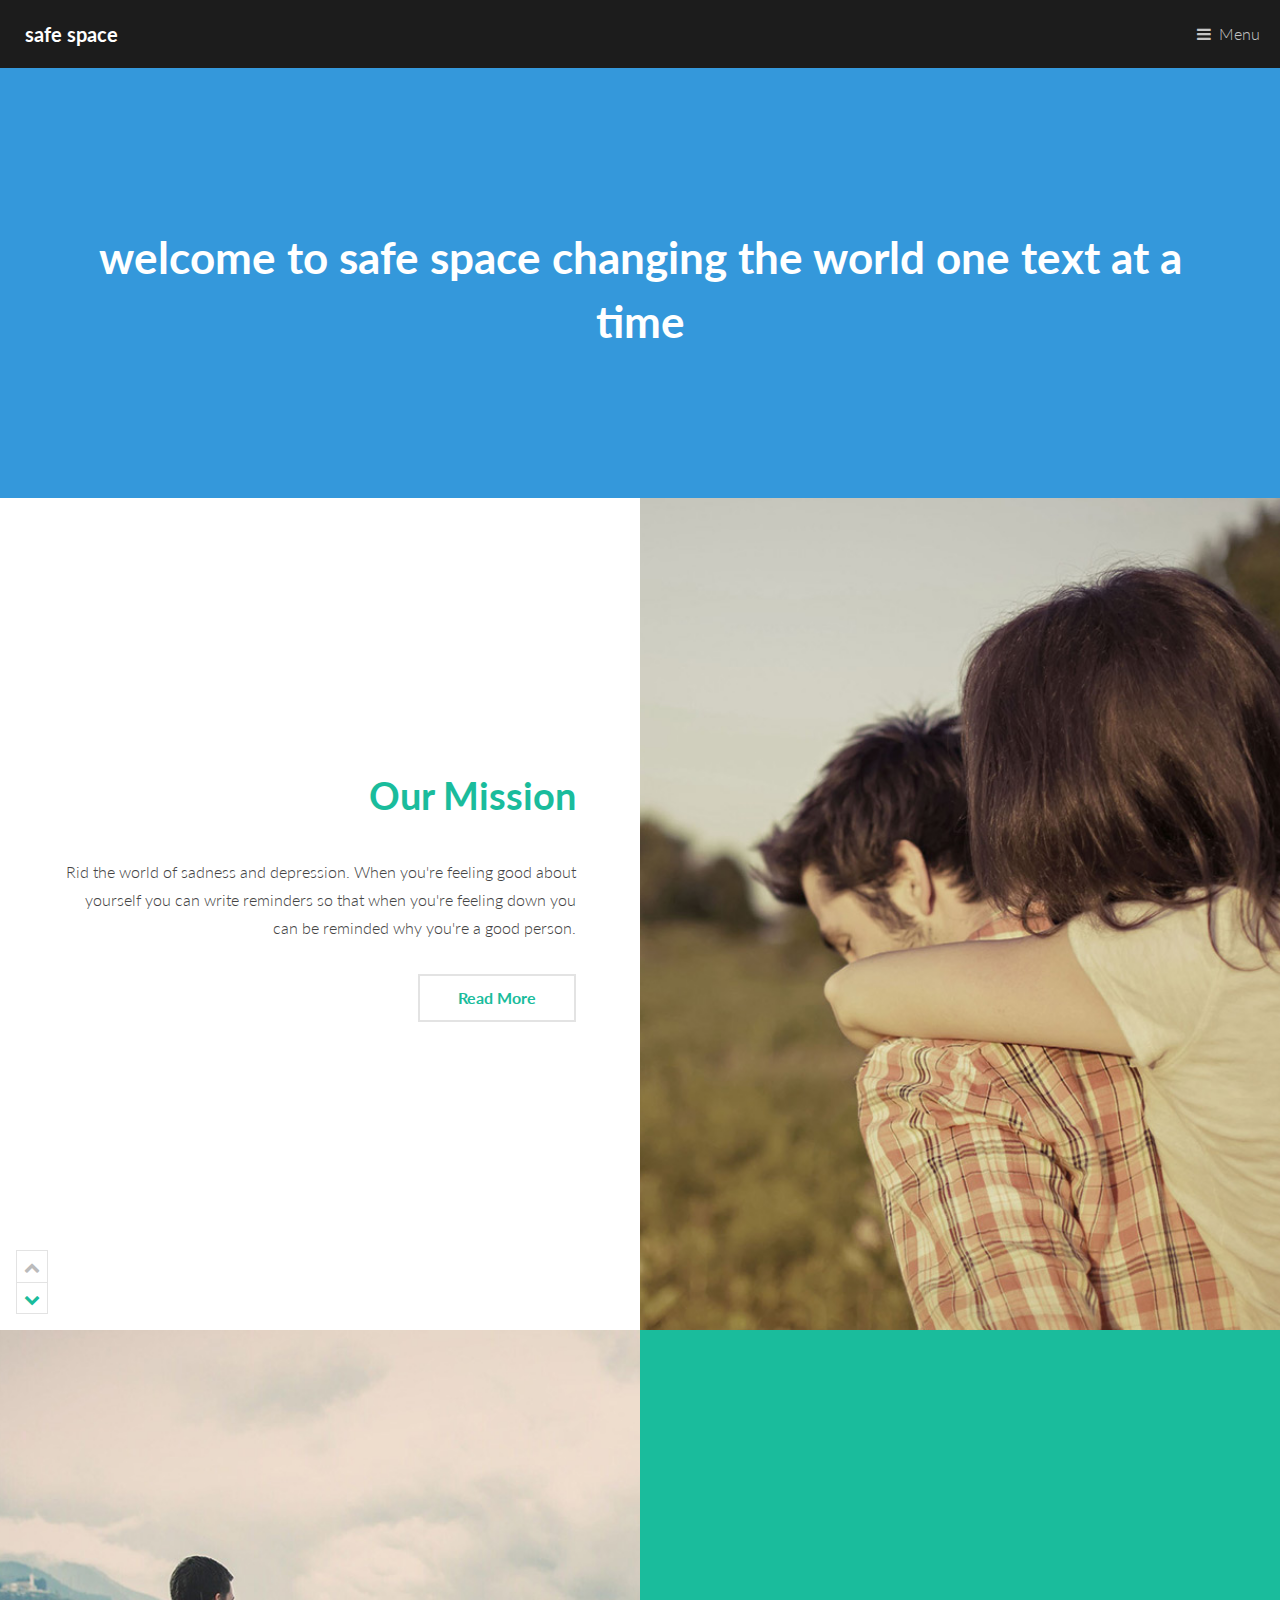
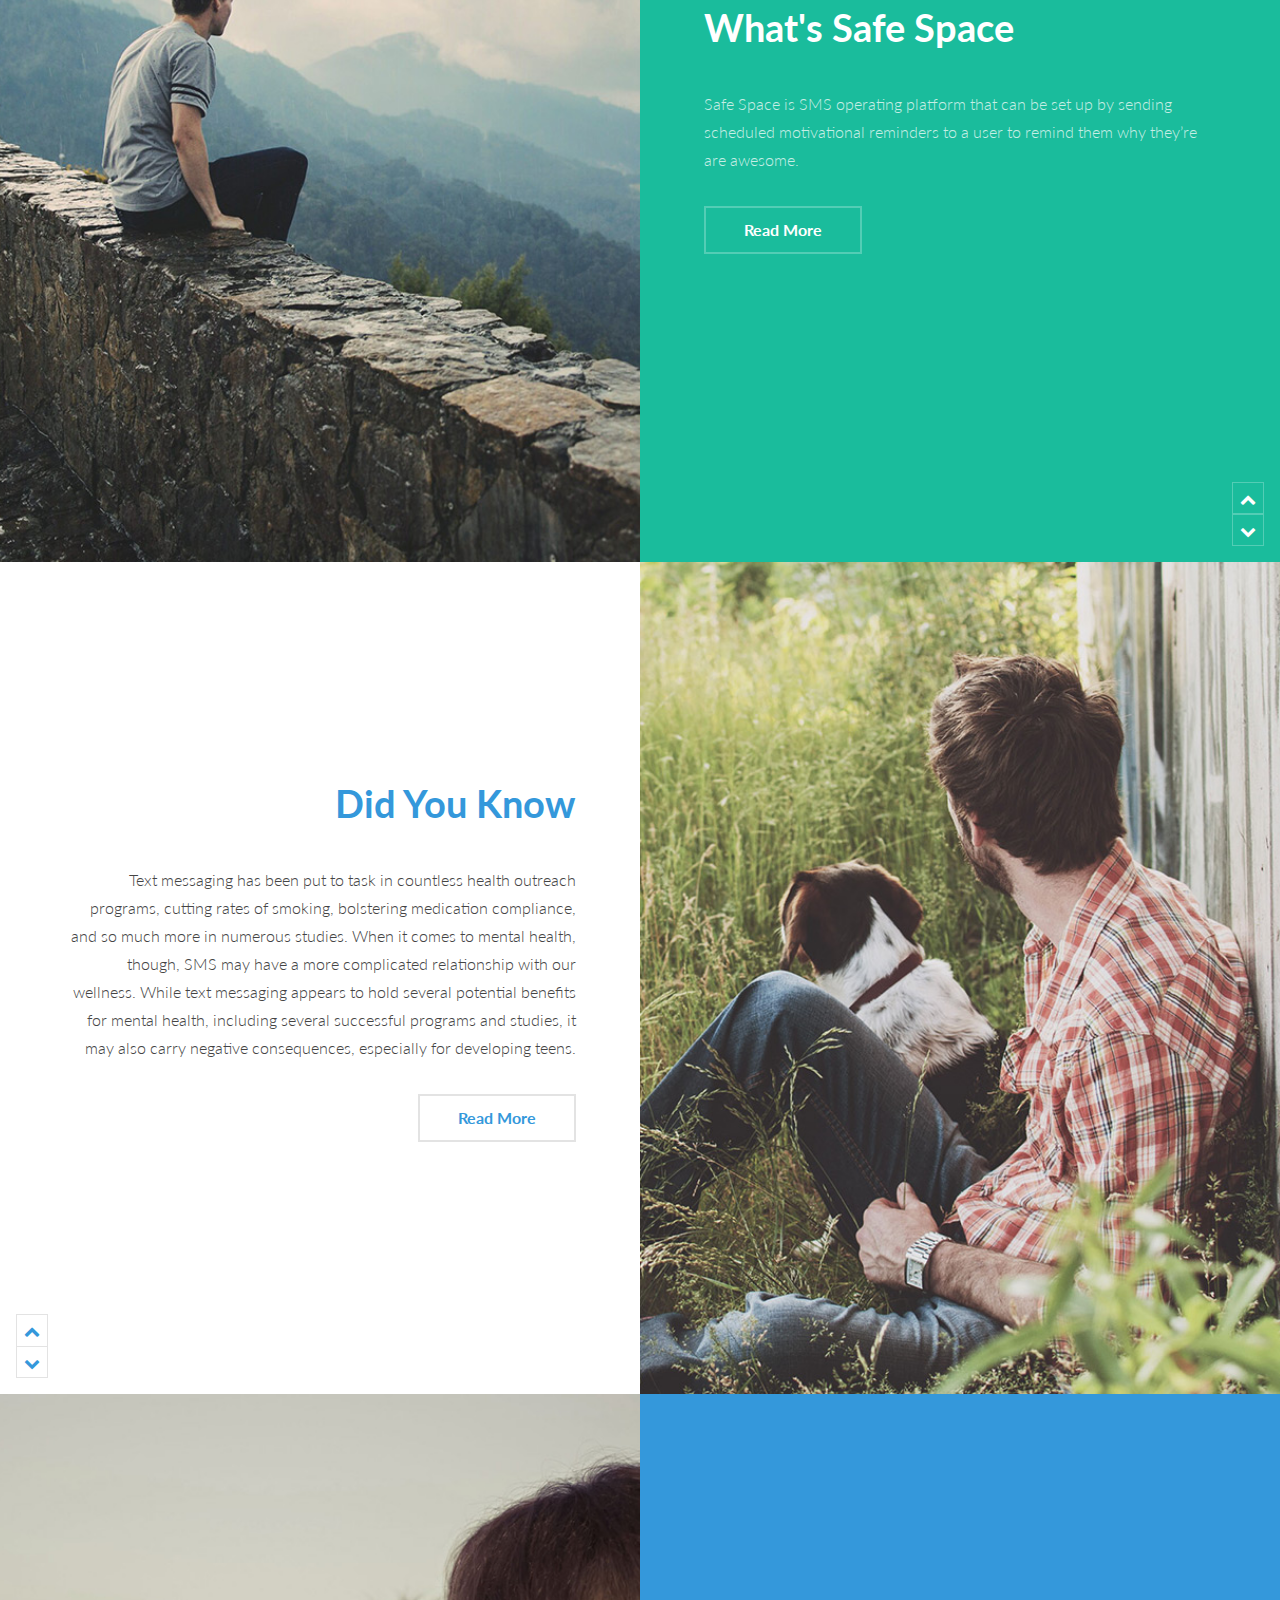
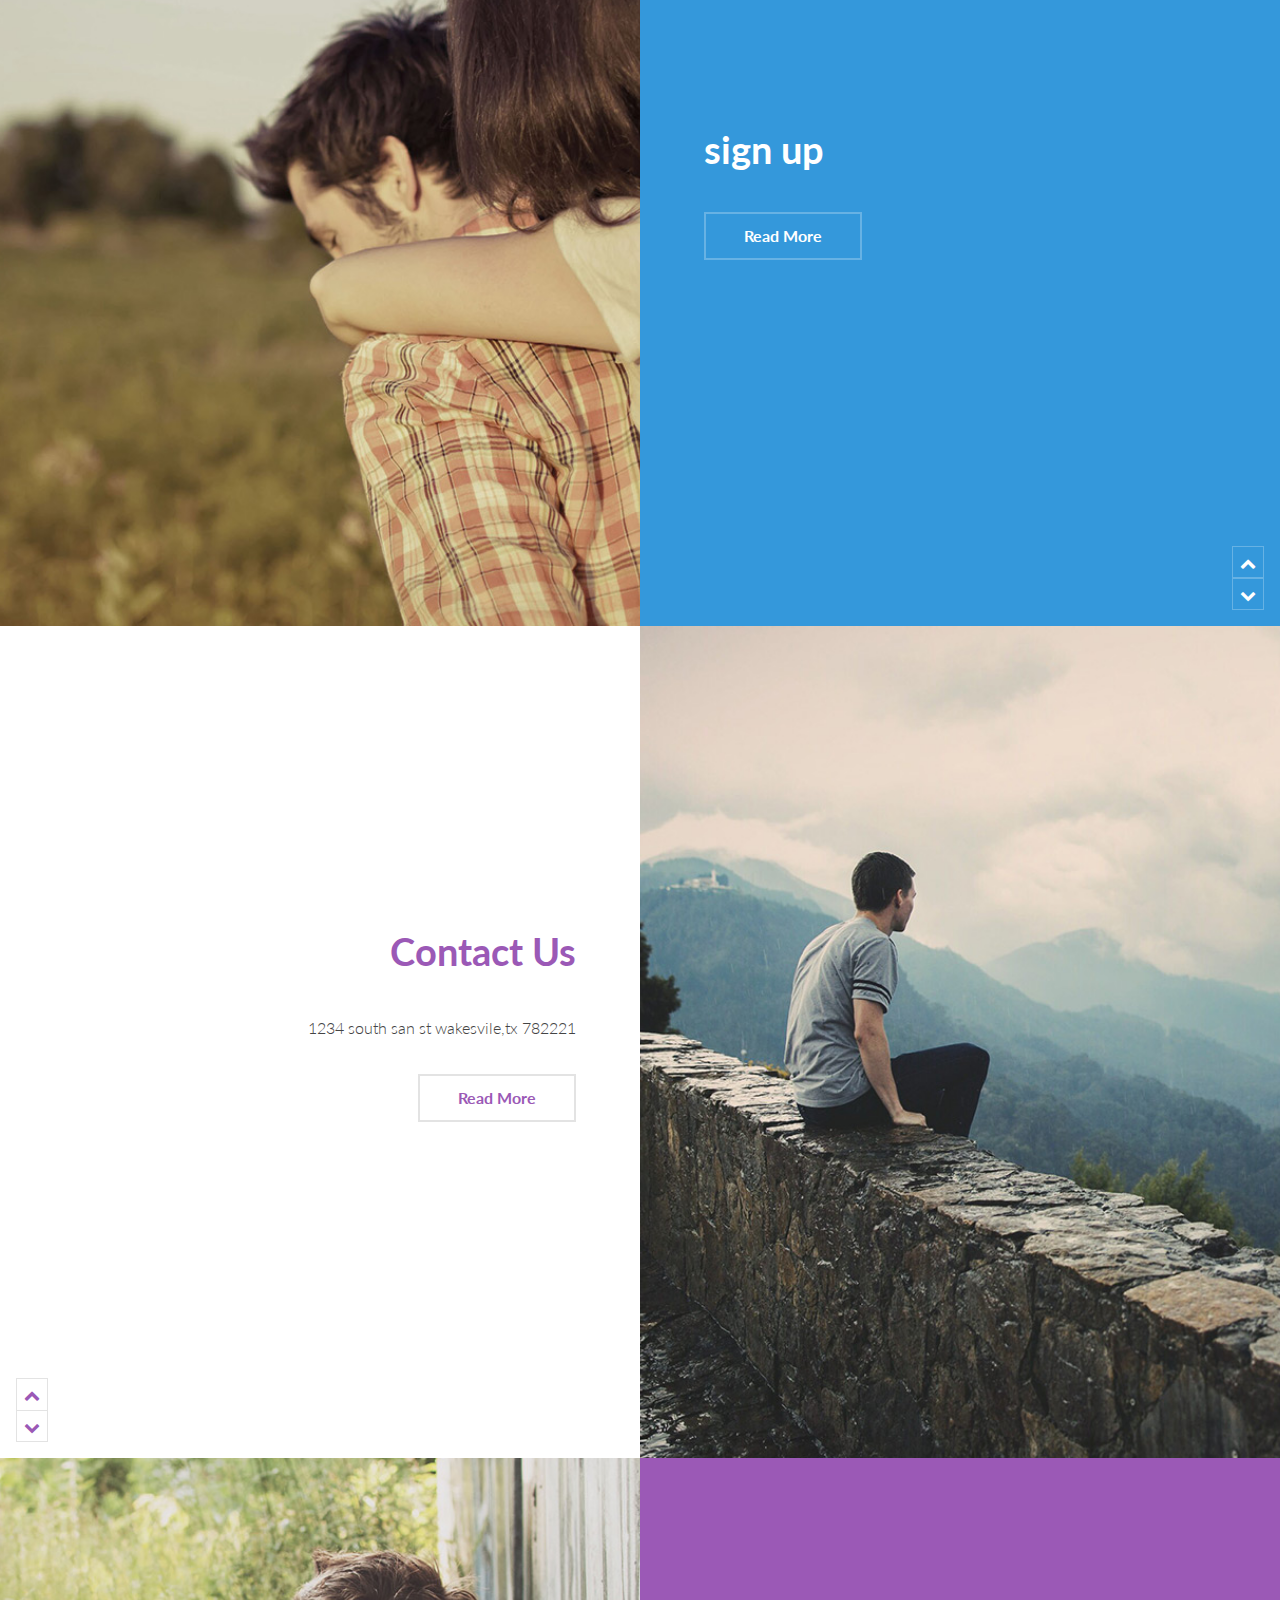
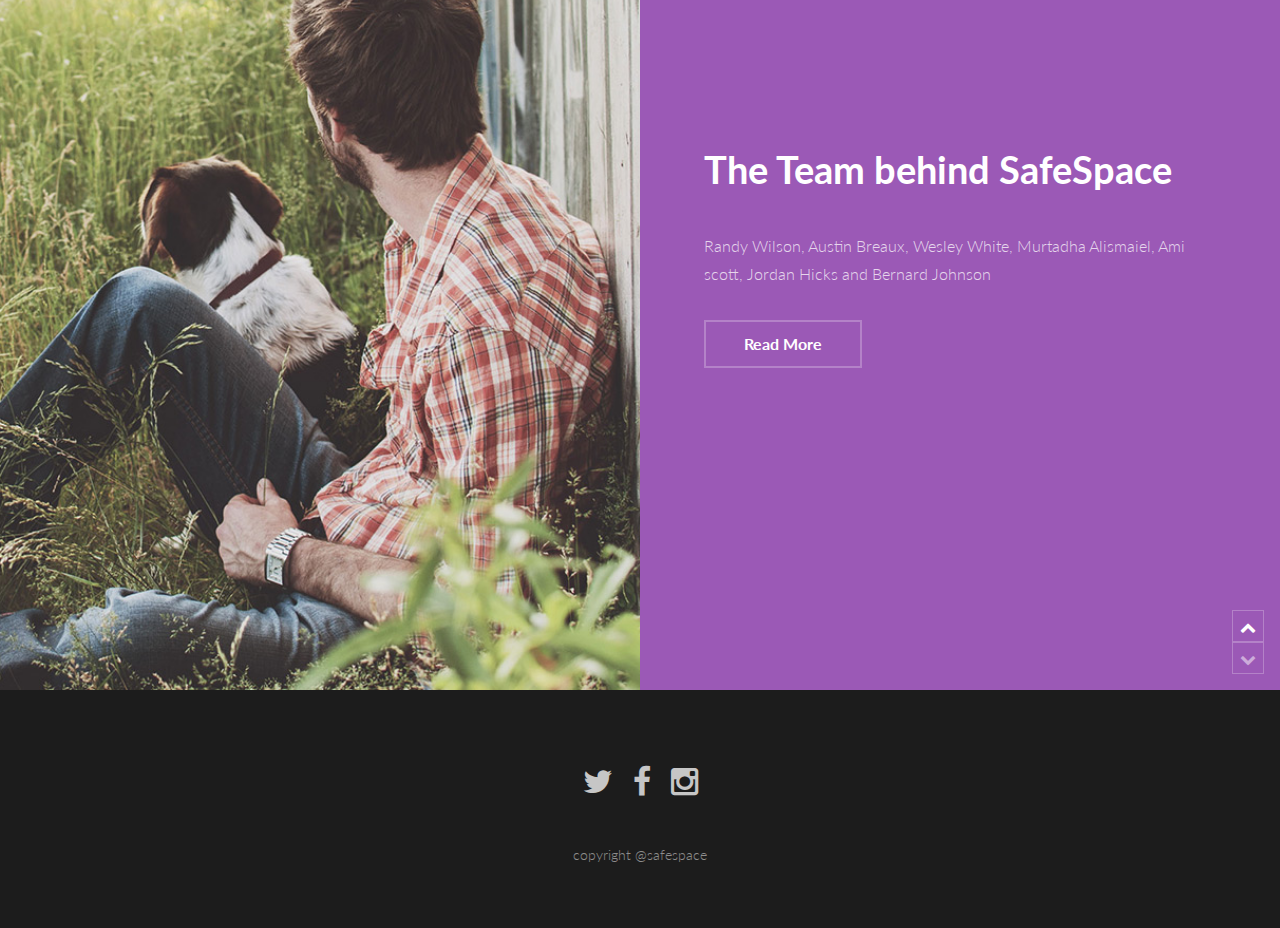
==== commit 2e142934: "maybe this will commit" ====
--- a/index.html
+++ b/index.html
@@ -1,140 +1,203 @@
-<!DOCTYPE html>
-<html lang="en">
-
-<head>
-
-  <meta charset="utf-8">
-  <meta name="viewport" content="width=device-width, initial-scale=1, shrink-to-fit=no">
-
-  <title>Safe Space</title>
-  <link rel="stylesheet" href="http://maxcdn.bootstrapcdn.com/font-awesome/4.2.0/css/font-awesome.min.css">
-  <link href="./css/bootstrap/bootstrap.css" rel="stylesheet">
-  <link href="./css/main.css" rel="stylesheet">
-  <link rel="stylesheet" href="https://use.fontawesome.com/releases/v5.8.1/css/all.css" integrity="sha384-50oBUHEmvpQ+1lW4y57PTFmhCaXp0ML5d60M1M7uH2+nqUivzIebhndOJK28anvf" crossorigin="anonymous">
-  <link rel="stylesheet" href="http://maxcdn.bootstrapcdn.com/font-awesome/4.2.0/css/font-awesome.min.css">
- <script src="./js/index.js" async></script>
- <link href="https://fonts.googleapis.com/css?family=Poppins" rel="stylesheet">
-
-</head>
-<header>
-
-<!-- Navigation -->
-
-<nav class="navbar navbar-expand-lg navbar-dark bg-main fixed-top">
-    <div class="container textmain-container">
-      <a class="navbar-brand" href="#"><img src="./img/logo.png"></a>
-      <button class="navbar-toggler" type="button" data-toggle="collapse" data-target="#navbarResponsive" aria-controls="navbarResponsive" aria-expanded="false" aria-label="Toggle navigation">
-        <span class="navbar-toggler-icon"></span>
-      </button>
-      <div class="collapse navbar-collapse" id="navbarResponsive">
-        <ul class="navbar-nav ml-auto">
-          <li class="nav-item active">
-            <a class="nav-link" href="index.html">Home
-              <span class="sr-only">(current)</span>
-            </a>
-          </li>
-          <li class="nav-item">
-            <a class="nav-link" href="blog.html">Blog</a>
-          </li>
-          <li class="nav-item">
-            <a class="nav-link" href="team.html">Team</a>
-          </li>
-          <li class="nav-item">
-            <a class="nav-link" href="#">Sign In</a>
-          </li>
-        </ul>
-      </div>
-    </div>
-  </nav>
-</header>
-
-<body>
-
-  <!-- Page Content -->
-  
-  <section>
-    <div class="row no-gutters top-content">
-        <div class="col top-text">
-          <h1>Develop a positive mindset to... <span class="txt-type" data-wait="3000" data-words='["Build healthy habits", "Achieve goals", "Overcome challenges", "Love yourself!"]'></span> </h1>
-          <h4>Start each day with a motivational message.</h4> <p>It’s like your friend texting you bite-sized, motivational advice to get you through your week. With Safe Space self-care can be affordable, inclusive, and a daily habit that works with your busy schedule.
-            </p>
-          <button type="button" class="btn btn-light btn-lg top-button">Get Started</button>
-        </div>
-        <div class="col top-img">
-        <img src="./img/test.png">
-        </div>
-      </div>
-  </section>
-
-  <section>
-    <h2>Create. Receive. Believe</h2>
-    <div class="container ">
-        <div class="row bottom-content">
-            <div class="col d-flex justify-content-center mid">
-              <img src="./img/create-your-day.png">
-            </div>
-            <div class="col mid">
-              <h5>Check in with how you’re feeling each day.</h5>
-              <p> Research shows reflecting on your day can improve your self-esteem and relationships, reduce stress, and make it even easier to catch Zzzs.</p>
-            </div>
-        </div>
-        </div>
-      </div>
-    <div class="row no-gutters middle-content">
-        <div class="col-md-4 text-center">
-          <i class="far fa-heart fa-4x"></i>
-          <p> Create your daily affirmations </p>
-        </div>
-        <div class="col-md-4 text-center">
-            <i class="fas fa-mobile-alt fa-4x"></i>
-            <p>Recieve warming messages throughout the day!</p>
-        </div>
-        <div class="col-md-4 text-center">
-            <i class="fas fa-trophy fa-4x"></i>
-            <p>Change the way you view your day!</p>
-        </div> 
-      </div>
-    
-    </div>
-    <div class="container ">
-      <div class="row bottom-content">
-          <div class="col d-flex justify-content-center mid">
-            <img src="./img/modern-life.png">
-          </div>
-          <div class="col mid">
-            <h5>Create your own day.</h5>
-            <p> Feeling happy is generally important for all of us. In fact, most of us are driven by the search for happiness in everything we do. Check in with Safe Space to help you face that journey.</p>
-          </div>
-      </div>
-      </div>
-    </div>
-</section> 
-
-  <!-- Footer -->
-
-  <footer class="footer-distributed">
-
-    <div class="footer-right">
-
-      <a href="#"><i class="fa fa-facebook"></i></a>
-      <a href="#"><i class="fa fa-twitter"></i></a>
-      <a href="#"><i class="fa fa-github"></i></a>
-
-    </div>
-
-    <div class="footer-left">
-
-      <p class="footer-links">
-        <a href="index.html">Home</a>
-        ·
-        <a href="blog.html">Blog</a>
-        ·
-        <a href="team.html">Team</a>
-      </p>
-
-      <p>Safe Space &copy; 2019</p>
-    </div>
-
-  </footer>
-</body>
-</html>
+<!DOCTYPE HTML>
+<html>
+	<head>
+		<title>Safe Space</title>
+		<meta charset="utf-8" />
+		<meta name="viewport" content="width=device-width, initial-scale=1" />
+		<link rel="stylesheet" href="assets/css/main.css" />
+	</head>
+	<body>
+
+		<!-- Header -->
+			<header id="header">
+				<a href="index.html" class="logo"><strong>safe space</strong> </a>
+				<nav>
+					<a href="#menu">Menu</a>
+				</nav>
+			</header>
+
+		<!-- Nav -->
+			<nav id="menu">
+				<ul class="links">
+					<li><a href="safespace.html">Home</a></li>
+					<li><a href="aboutus.html">about</a></li>
+					<li><a href="signup.html">sign up</a></li>
+					<li><a href="contact">contact</a></li>
+					<li><a href="ourteam.html">Team</a></li>
+					<div class="login-container">
+							<form action="/action_page.php">
+							  <input type="text" placeholder="Username" name="username">
+							  <input type="text" placeholder="Password" name="psw">
+							  <button type="submit">Login</button>
+							</form>
+						  </div>
+				</ul>
+			</nav>
+
+		<!-- Banner -->
+			<section id="banner">
+				<div class="inner">
+					<h1>welcome to safe space changing the world one text at a time<br />
+				</div>
+			</section>
+
+		<!-- One -->
+			<article id="one" class="post style1">
+				<div class="image">
+					<img src="images/pic14.jpg" alt="" data-position="75% center" />
+				</div>
+				<div class="content">
+					<div class="inner">
+						<header>
+							<h2><a href="about.html">Our Mission</a></h2>
+							
+						</header>
+						<p> Rid the world of sadness and depression.
+				When you're feeling good about yourself you can write reminders so that when you're feeling down you can be reminded why you're a good person.
+						</p>
+						<ul class="actions">
+							<li><a href="generic.html" class="button alt">Read More</a></li>
+						</ul>
+					</div>
+					<div class="postnav">
+						<a href="#" class="prev disabled"><span class="icon fa-chevron-up"></span></a>
+						<a href="#two" class="scrolly next"><span class="icon fa-chevron-down"></span></a>
+					</div>
+				</div>
+			</article>
+
+		<!-- Two -->
+			<article id="two" class="post invert style1 alt">
+				<div class="image">
+					<img src="images/pic13.jpg" alt="" data-position="10% center" />
+				</div>
+				<div class="content">
+					<div class="inner">
+						<header>
+							<h2><a href="about.html">What's Safe Space</a></h2>
+						</header>
+						<p>Safe Space is SMS operating platform that can be set up by sending scheduled motivational reminders to a user to remind them why they’re are awesome.</p>
+						<ul class="actions">
+							<li><a href="generic.html" class="button alt">Read More</a></li>
+						</ul>
+					</div>
+					<div class="postnav">
+						<a href="#one" class="scrolly prev"><span class="icon fa-chevron-up"></span></a>
+						<a href="#three" class="scrolly next"><span class="icon fa-chevron-down"></span></a>
+					</div>
+				</div>
+			</article>
+
+		<!-- Three -->
+			<article id="three" class="post style2">
+				<div class="image">
+					<img src="images/pic12.jpg" alt="" data-position="80% center" />
+				</div>
+				<div class="content">
+					<div class="inner">
+						<header>
+							<h2>Did You Know</h2>
+						</header>
+						<p>Text messaging has been put to task in countless health outreach programs, cutting rates of smoking, bolstering medication compliance, and so much more in numerous studies. When it comes to mental health, though, SMS may have a more complicated relationship with our wellness. While text messaging appears to hold several potential benefits for mental health, including several successful programs and studies, it may also carry negative consequences, especially for developing teens.</p>
+						<ul class="actions">
+							<li><a href="generic.html" class="button alt">Read More</a></li>
+						</ul>
+					</div>
+					<div class="postnav">
+						<a href="#two" class="scrolly prev"><span class="icon fa-chevron-up"></span></a>
+						<a href="#four" class="scrolly next"><span class="icon fa-chevron-down"></span></a>
+					</div>
+				</div>
+			</article>
+
+		<!-- Four -->
+			<article id="four" class="post invert style2 alt">
+				<div class="image">
+					<img src="images/pic14.jpg" alt="" data-position="60% center" />
+				</div>
+				<div class="content">
+					<div class="inner">
+						<header>
+							<h2><a href="signup.html">sign up</a></h2>
+							
+						</header>
+						<p></p>
+						<ul class="actions">
+							<li><a href="signup.html" class="button alt">Read More</a></li>
+						</ul>
+					</div>
+					<div class="postnav">
+						<a href="#three" class="scrolly prev"><span class="icon fa-chevron-up"></span></a>
+						<a href="#five" class="scrolly next"><span class="icon fa-chevron-down"></span></a>
+					</div>
+				</div>
+			</article>
+
+		<!-- Five -->
+			<article id="five" class="post style3">
+				<div class="image">
+					<img src="images/pic13.jpg" alt="" data-position="5% center" />
+				</div>
+				<div class="content">
+					<div class="inner">
+						<header>
+							<h2>Contact Us</h2>
+							</header>
+							<p> 1234 south san st wakesvile,tx 782221</p>
+							
+				
+						<ul class="actions">
+							<li><a href="generic.html" class="button alt">Read More</a></li>
+						</ul>
+					</div>
+					<div class="postnav">
+						<a href="#four" class="scrolly prev"><span class="icon fa-chevron-up"></span></a>
+						<a href="#six" class="scrolly next"><span class="icon fa-chevron-down"></span></a>
+					</div>
+				</div>
+			</article>
+
+		<!-- Six -->
+			<article id="six" class="post invert style3 alt">
+				<div class="image">
+					<img src="images/pic12.jpg" alt="" data-position="80% center" />
+				</div>
+				<div class="content">
+					<div class="inner">
+						<header>
+							<h2><a href="">The Team behind SafeSpace</a></h2>
+							
+						</header>
+						<p>Randy Wilson, Austin Breaux, Wesley White, Murtadha Alismaiel, Ami scott, Jordan Hicks and Bernard Johnson</p>
+						<ul class="actions">
+							<li><a href="Ourteam.html" class="button alt">Read More</a></li>
+						</ul>
+					</div>
+					<div class="postnav">
+						<a href="#five" class="scrolly prev"><span class="icon fa-chevron-up"></span></a>
+						<a href="#" class="scrolly next disabled"><span class="icon fa-chevron-down"></span></a>
+					</div>
+				</div>
+			</article>
+
+		<!-- Footer -->
+			<footer id="footer">
+				<ul class="icons">
+					<li><a href="#" class="icon fa-twitter"><span class="label">Twitter</span></a></li>
+					<li><a href="#" class="icon fa-facebook"><span class="label">Facebook</span></a></li>
+					<li><a href="#" class="icon fa-instagram"><span class="label">Instagram</span></a></li>
+				</ul>
+				<div class="copyright">
+					copyright @safespace
+				</div>
+			</footer>
+
+		<!-- Scripts -->
+			<script src="assets/js/jquery.min.js"></script>
+			<script src="assets/js/jquery.scrolly.min.js"></script>
+			<script src="assets/js/skel.min.js"></script>
+			<script src="assets/js/util.js"></script>
+			<script src="assets/js/main.js"></script>
+
+	</body>
+</html>--- a/assets/css/main.css
+++ b/assets/css/main.css
@@ -0,0 +1,4548 @@
+@charset "UTF-8";
+@import url(font-awesome.min.css);
+@import url("https://fonts.googleapis.com/css?family=Lato:300,700,300italic,700italic");
+
+/*
+	Binary by TEMPLATED
+	templated.co @templatedco
+	Released for free under the Creative Commons Attribution 3.0 license (templated.co/license)
+*/
+
+/* Reset */
+
+	html, body, div, span, applet, object, iframe, h1, h2, h3, h4, h5, h6, p, blockquote, pre, a, abbr, acronym, address, big, cite, code, del, dfn, em, img, ins, kbd, q, s, samp, small, strike, strong, sub, sup, tt, var, b, u, i, center, dl, dt, dd, ol, ul, li, fieldset, form, label, legend, table, caption, tbody, tfoot, thead, tr, th, td, article, aside, canvas, details, embed, figure, figcaption, footer, header, hgroup, menu, nav, output, ruby, section, summary, time, mark, audio, video {
+		margin: 0;
+		padding: 0;
+		border: 0;
+		font-size: 100%;
+		font: inherit;
+		vertical-align: baseline;
+	}
+
+	article, aside, details, figcaption, figure, footer, header, hgroup, menu, nav, section {
+		display: block;
+	}
+
+	body {
+		line-height: 1;
+	}
+
+	ol, ul {
+		list-style: none;
+	}
+
+	blockquote, q {
+		quotes: none;
+	}
+
+	blockquote:before, blockquote:after, q:before, q:after {
+		content: '';
+		content: none;
+	}
+
+	table {
+		border-collapse: collapse;
+		border-spacing: 0;
+	}
+
+	body {
+		-webkit-text-size-adjust: none;
+	}
+
+/* Box Model */
+
+	*, *:before, *:after {
+		-moz-box-sizing: border-box;
+		-webkit-box-sizing: border-box;
+		box-sizing: border-box;
+	}
+
+/* Containers */
+
+	.container {
+		margin-left: auto;
+		margin-right: auto;
+	}
+
+	.container.\31 25\25 {
+		width: 100%;
+		max-width: 100em;
+		min-width: 80em;
+	}
+
+	.container.\37 5\25 {
+		width: 60em;
+	}
+
+	.container.\35 0\25 {
+		width: 40em;
+	}
+
+	.container.\32 5\25 {
+		width: 20em;
+	}
+
+	.container {
+		width: 80em;
+	}
+
+	@media screen and (max-width: 1680px) {
+
+		.container.\31 25\25 {
+			width: 100%;
+			max-width: 100em;
+			min-width: 80em;
+		}
+
+		.container.\37 5\25 {
+			width: 60em;
+		}
+
+		.container.\35 0\25 {
+			width: 40em;
+		}
+
+		.container.\32 5\25 {
+			width: 20em;
+		}
+
+		.container {
+			width: 80em;
+		}
+
+	}
+
+	@media screen and (max-width: 1280px) {
+
+		.container.\31 25\25 {
+			width: 100%;
+			max-width: 81.25em;
+			min-width: 65em;
+		}
+
+		.container.\37 5\25 {
+			width: 48.75em;
+		}
+
+		.container.\35 0\25 {
+			width: 32.5em;
+		}
+
+		.container.\32 5\25 {
+			width: 16.25em;
+		}
+
+		.container {
+			width: 65em;
+		}
+
+	}
+
+	@media screen and (max-width: 980px) {
+
+		.container.\31 25\25 {
+			width: 100%;
+			max-width: 112.5%;
+			min-width: 90%;
+		}
+
+		.container.\37 5\25 {
+			width: 67.5%;
+		}
+
+		.container.\35 0\25 {
+			width: 45%;
+		}
+
+		.container.\32 5\25 {
+			width: 22.5%;
+		}
+
+		.container {
+			width: 90%;
+		}
+
+	}
+
+	@media screen and (max-width: 736px) {
+
+		.container.\31 25\25 {
+			width: 100%;
+			max-width: 112.5%;
+			min-width: 90%;
+		}
+
+		.container.\37 5\25 {
+			width: 67.5%;
+		}
+
+		.container.\35 0\25 {
+			width: 45%;
+		}
+
+		.container.\32 5\25 {
+			width: 22.5%;
+		}
+
+		.container {
+			width: 90% !important;
+		}
+
+	}
+
+	@media screen and (max-width: 480px) {
+
+		.container.\31 25\25 {
+			width: 100%;
+			max-width: 112.5%;
+			min-width: 90%;
+		}
+
+		.container.\37 5\25 {
+			width: 67.5%;
+		}
+
+		.container.\35 0\25 {
+			width: 45%;
+		}
+
+		.container.\32 5\25 {
+			width: 22.5%;
+		}
+
+		.container {
+			width: 90% !important;
+		}
+
+	}
+
+/* Grid */
+
+	.row {
+		border-bottom: solid 1px transparent;
+		-moz-box-sizing: border-box;
+		-webkit-box-sizing: border-box;
+		box-sizing: border-box;
+	}
+
+	.row > * {
+		float: left;
+		-moz-box-sizing: border-box;
+		-webkit-box-sizing: border-box;
+		box-sizing: border-box;
+	}
+
+	.row:after, .row:before {
+		content: '';
+		display: block;
+		clear: both;
+		height: 0;
+	}
+
+	.row.uniform > * > :first-child {
+		margin-top: 0;
+	}
+
+	.row.uniform > * > :last-child {
+		margin-bottom: 0;
+	}
+
+	.row.\30 \25 > * {
+		padding: 0 0 0 0em;
+	}
+
+	.row.\30 \25 {
+		margin: 0 0 -1px 0em;
+	}
+
+	.row.uniform.\30 \25 > * {
+		padding: 0em 0 0 0em;
+	}
+
+	.row.uniform.\30 \25 {
+		margin: 0em 0 -1px 0em;
+	}
+
+	.row > * {
+		padding: 0 0 0 2em;
+	}
+
+	.row {
+		margin: 0 0 -1px -2em;
+	}
+
+	.row.uniform > * {
+		padding: 2em 0 0 2em;
+	}
+
+	.row.uniform {
+		margin: -2em 0 -1px -2em;
+	}
+
+	.row.\32 00\25 > * {
+		padding: 0 0 0 4em;
+	}
+
+	.row.\32 00\25 {
+		margin: 0 0 -1px -4em;
+	}
+
+	.row.uniform.\32 00\25 > * {
+		padding: 4em 0 0 4em;
+	}
+
+	.row.uniform.\32 00\25 {
+		margin: -4em 0 -1px -4em;
+	}
+
+	.row.\31 50\25 > * {
+		padding: 0 0 0 3em;
+	}
+
+	.row.\31 50\25 {
+		margin: 0 0 -1px -3em;
+	}
+
+	.row.uniform.\31 50\25 > * {
+		padding: 3em 0 0 3em;
+	}
+
+	.row.uniform.\31 50\25 {
+		margin: -3em 0 -1px -3em;
+	}
+
+	.row.\35 0\25 > * {
+		padding: 0 0 0 1em;
+	}
+
+	.row.\35 0\25 {
+		margin: 0 0 -1px -1em;
+	}
+
+	.row.uniform.\35 0\25 > * {
+		padding: 1em 0 0 1em;
+	}
+
+	.row.uniform.\35 0\25 {
+		margin: -1em 0 -1px -1em;
+	}
+
+	.row.\32 5\25 > * {
+		padding: 0 0 0 0.5em;
+	}
+
+	.row.\32 5\25 {
+		margin: 0 0 -1px -0.5em;
+	}
+
+	.row.uniform.\32 5\25 > * {
+		padding: 0.5em 0 0 0.5em;
+	}
+
+	.row.uniform.\32 5\25 {
+		margin: -0.5em 0 -1px -0.5em;
+	}
+
+	.\31 2u, .\31 2u\24 {
+		width: 100%;
+		clear: none;
+		margin-left: 0;
+	}
+
+	.\31 1u, .\31 1u\24 {
+		width: 91.6666666667%;
+		clear: none;
+		margin-left: 0;
+	}
+
+	.\31 0u, .\31 0u\24 {
+		width: 83.3333333333%;
+		clear: none;
+		margin-left: 0;
+	}
+
+	.\39 u, .\39 u\24 {
+		width: 75%;
+		clear: none;
+		margin-left: 0;
+	}
+
+	.\38 u, .\38 u\24 {
+		width: 66.6666666667%;
+		clear: none;
+		margin-left: 0;
+	}
+
+	.\37 u, .\37 u\24 {
+		width: 58.3333333333%;
+		clear: none;
+		margin-left: 0;
+	}
+
+	.\36 u, .\36 u\24 {
+		width: 50%;
+		clear: none;
+		margin-left: 0;
+	}
+
+	.\35 u, .\35 u\24 {
+		width: 41.6666666667%;
+		clear: none;
+		margin-left: 0;
+	}
+
+	.\34 u, .\34 u\24 {
+		width: 33.3333333333%;
+		clear: none;
+		margin-left: 0;
+	}
+
+	.\33 u, .\33 u\24 {
+		width: 25%;
+		clear: none;
+		margin-left: 0;
+	}
+
+	.\32 u, .\32 u\24 {
+		width: 16.6666666667%;
+		clear: none;
+		margin-left: 0;
+	}
+
+	.\31 u, .\31 u\24 {
+		width: 8.3333333333%;
+		clear: none;
+		margin-left: 0;
+	}
+
+	.\31 2u\24 + *,
+	.\31 1u\24 + *,
+	.\31 0u\24 + *,
+	.\39 u\24 + *,
+	.\38 u\24 + *,
+	.\37 u\24 + *,
+	.\36 u\24 + *,
+	.\35 u\24 + *,
+	.\34 u\24 + *,
+	.\33 u\24 + *,
+	.\32 u\24 + *,
+	.\31 u\24 + * {
+		clear: left;
+	}
+
+	.\-11u {
+		margin-left: 91.66667%;
+	}
+
+	.\-10u {
+		margin-left: 83.33333%;
+	}
+
+	.\-9u {
+		margin-left: 75%;
+	}
+
+	.\-8u {
+		margin-left: 66.66667%;
+	}
+
+	.\-7u {
+		margin-left: 58.33333%;
+	}
+
+	.\-6u {
+		margin-left: 50%;
+	}
+
+	.\-5u {
+		margin-left: 41.66667%;
+	}
+
+	.\-4u {
+		margin-left: 33.33333%;
+	}
+
+	.\-3u {
+		margin-left: 25%;
+	}
+
+	.\-2u {
+		margin-left: 16.66667%;
+	}
+
+	.\-1u {
+		margin-left: 8.33333%;
+	}
+
+	@media screen and (max-width: 1680px) {
+
+		.row > * {
+			padding: 0 0 0 2em;
+		}
+
+		.row {
+			margin: 0 0 -1px -2em;
+		}
+
+		.row.uniform > * {
+			padding: 2em 0 0 2em;
+		}
+
+		.row.uniform {
+			margin: -2em 0 -1px -2em;
+		}
+
+		.row.\32 00\25 > * {
+			padding: 0 0 0 4em;
+		}
+
+		.row.\32 00\25 {
+			margin: 0 0 -1px -4em;
+		}
+
+		.row.uniform.\32 00\25 > * {
+			padding: 4em 0 0 4em;
+		}
+
+		.row.uniform.\32 00\25 {
+			margin: -4em 0 -1px -4em;
+		}
+
+		.row.\31 50\25 > * {
+			padding: 0 0 0 3em;
+		}
+
+		.row.\31 50\25 {
+			margin: 0 0 -1px -3em;
+		}
+
+		.row.uniform.\31 50\25 > * {
+			padding: 3em 0 0 3em;
+		}
+
+		.row.uniform.\31 50\25 {
+			margin: -3em 0 -1px -3em;
+		}
+
+		.row.\35 0\25 > * {
+			padding: 0 0 0 1em;
+		}
+
+		.row.\35 0\25 {
+			margin: 0 0 -1px -1em;
+		}
+
+		.row.uniform.\35 0\25 > * {
+			padding: 1em 0 0 1em;
+		}
+
+		.row.uniform.\35 0\25 {
+			margin: -1em 0 -1px -1em;
+		}
+
+		.row.\32 5\25 > * {
+			padding: 0 0 0 0.5em;
+		}
+
+		.row.\32 5\25 {
+			margin: 0 0 -1px -0.5em;
+		}
+
+		.row.uniform.\32 5\25 > * {
+			padding: 0.5em 0 0 0.5em;
+		}
+
+		.row.uniform.\32 5\25 {
+			margin: -0.5em 0 -1px -0.5em;
+		}
+
+		.\31 2u\28xlarge\29, .\31 2u\24\28xlarge\29 {
+			width: 100%;
+			clear: none;
+			margin-left: 0;
+		}
+
+		.\31 1u\28xlarge\29, .\31 1u\24\28xlarge\29 {
+			width: 91.6666666667%;
+			clear: none;
+			margin-left: 0;
+		}
+
+		.\31 0u\28xlarge\29, .\31 0u\24\28xlarge\29 {
+			width: 83.3333333333%;
+			clear: none;
+			margin-left: 0;
+		}
+
+		.\39 u\28xlarge\29, .\39 u\24\28xlarge\29 {
+			width: 75%;
+			clear: none;
+			margin-left: 0;
+		}
+
+		.\38 u\28xlarge\29, .\38 u\24\28xlarge\29 {
+			width: 66.6666666667%;
+			clear: none;
+			margin-left: 0;
+		}
+
+		.\37 u\28xlarge\29, .\37 u\24\28xlarge\29 {
+			width: 58.3333333333%;
+			clear: none;
+			margin-left: 0;
+		}
+
+		.\36 u\28xlarge\29, .\36 u\24\28xlarge\29 {
+			width: 50%;
+			clear: none;
+			margin-left: 0;
+		}
+
+		.\35 u\28xlarge\29, .\35 u\24\28xlarge\29 {
+			width: 41.6666666667%;
+			clear: none;
+			margin-left: 0;
+		}
+
+		.\34 u\28xlarge\29, .\34 u\24\28xlarge\29 {
+			width: 33.3333333333%;
+			clear: none;
+			margin-left: 0;
+		}
+
+		.\33 u\28xlarge\29, .\33 u\24\28xlarge\29 {
+			width: 25%;
+			clear: none;
+			margin-left: 0;
+		}
+
+		.\32 u\28xlarge\29, .\32 u\24\28xlarge\29 {
+			width: 16.6666666667%;
+			clear: none;
+			margin-left: 0;
+		}
+
+		.\31 u\28xlarge\29, .\31 u\24\28xlarge\29 {
+			width: 8.3333333333%;
+			clear: none;
+			margin-left: 0;
+		}
+
+		.\31 2u\24\28xlarge\29 + *,
+		.\31 1u\24\28xlarge\29 + *,
+		.\31 0u\24\28xlarge\29 + *,
+		.\39 u\24\28xlarge\29 + *,
+		.\38 u\24\28xlarge\29 + *,
+		.\37 u\24\28xlarge\29 + *,
+		.\36 u\24\28xlarge\29 + *,
+		.\35 u\24\28xlarge\29 + *,
+		.\34 u\24\28xlarge\29 + *,
+		.\33 u\24\28xlarge\29 + *,
+		.\32 u\24\28xlarge\29 + *,
+		.\31 u\24\28xlarge\29 + * {
+			clear: left;
+		}
+
+		.\-11u\28xlarge\29 {
+			margin-left: 91.66667%;
+		}
+
+		.\-10u\28xlarge\29 {
+			margin-left: 83.33333%;
+		}
+
+		.\-9u\28xlarge\29 {
+			margin-left: 75%;
+		}
+
+		.\-8u\28xlarge\29 {
+			margin-left: 66.66667%;
+		}
+
+		.\-7u\28xlarge\29 {
+			margin-left: 58.33333%;
+		}
+
+		.\-6u\28xlarge\29 {
+			margin-left: 50%;
+		}
+
+		.\-5u\28xlarge\29 {
+			margin-left: 41.66667%;
+		}
+
+		.\-4u\28xlarge\29 {
+			margin-left: 33.33333%;
+		}
+
+		.\-3u\28xlarge\29 {
+			margin-left: 25%;
+		}
+
+		.\-2u\28xlarge\29 {
+			margin-left: 16.66667%;
+		}
+
+		.\-1u\28xlarge\29 {
+			margin-left: 8.33333%;
+		}
+
+	}
+
+	@media screen and (max-width: 1280px) {
+
+		.row > * {
+			padding: 0 0 0 1.5em;
+		}
+
+		.row {
+			margin: 0 0 -1px -1.5em;
+		}
+
+		.row.uniform > * {
+			padding: 1.5em 0 0 1.5em;
+		}
+
+		.row.uniform {
+			margin: -1.5em 0 -1px -1.5em;
+		}
+
+		.row.\32 00\25 > * {
+			padding: 0 0 0 3em;
+		}
+
+		.row.\32 00\25 {
+			margin: 0 0 -1px -3em;
+		}
+
+		.row.uniform.\32 00\25 > * {
+			padding: 3em 0 0 3em;
+		}
+
+		.row.uniform.\32 00\25 {
+			margin: -3em 0 -1px -3em;
+		}
+
+		.row.\31 50\25 > * {
+			padding: 0 0 0 2.25em;
+		}
+
+		.row.\31 50\25 {
+			margin: 0 0 -1px -2.25em;
+		}
+
+		.row.uniform.\31 50\25 > * {
+			padding: 2.25em 0 0 2.25em;
+		}
+
+		.row.uniform.\31 50\25 {
+			margin: -2.25em 0 -1px -2.25em;
+		}
+
+		.row.\35 0\25 > * {
+			padding: 0 0 0 0.75em;
+		}
+
+		.row.\35 0\25 {
+			margin: 0 0 -1px -0.75em;
+		}
+
+		.row.uniform.\35 0\25 > * {
+			padding: 0.75em 0 0 0.75em;
+		}
+
+		.row.uniform.\35 0\25 {
+			margin: -0.75em 0 -1px -0.75em;
+		}
+
+		.row.\32 5\25 > * {
+			padding: 0 0 0 0.375em;
+		}
+
+		.row.\32 5\25 {
+			margin: 0 0 -1px -0.375em;
+		}
+
+		.row.uniform.\32 5\25 > * {
+			padding: 0.375em 0 0 0.375em;
+		}
+
+		.row.uniform.\32 5\25 {
+			margin: -0.375em 0 -1px -0.375em;
+		}
+
+		.\31 2u\28large\29, .\31 2u\24\28large\29 {
+			width: 100%;
+			clear: none;
+			margin-left: 0;
+		}
+
+		.\31 1u\28large\29, .\31 1u\24\28large\29 {
+			width: 91.6666666667%;
+			clear: none;
+			margin-left: 0;
+		}
+
+		.\31 0u\28large\29, .\31 0u\24\28large\29 {
+			width: 83.3333333333%;
+			clear: none;
+			margin-left: 0;
+		}
+
+		.\39 u\28large\29, .\39 u\24\28large\29 {
+			width: 75%;
+			clear: none;
+			margin-left: 0;
+		}
+
+		.\38 u\28large\29, .\38 u\24\28large\29 {
+			width: 66.6666666667%;
+			clear: none;
+			margin-left: 0;
+		}
+
+		.\37 u\28large\29, .\37 u\24\28large\29 {
+			width: 58.3333333333%;
+			clear: none;
+			margin-left: 0;
+		}
+
+		.\36 u\28large\29, .\36 u\24\28large\29 {
+			width: 50%;
+			clear: none;
+			margin-left: 0;
+		}
+
+		.\35 u\28large\29, .\35 u\24\28large\29 {
+			width: 41.6666666667%;
+			clear: none;
+			margin-left: 0;
+		}
+
+		.\34 u\28large\29, .\34 u\24\28large\29 {
+			width: 33.3333333333%;
+			clear: none;
+			margin-left: 0;
+		}
+
+		.\33 u\28large\29, .\33 u\24\28large\29 {
+			width: 25%;
+			clear: none;
+			margin-left: 0;
+		}
+
+		.\32 u\28large\29, .\32 u\24\28large\29 {
+			width: 16.6666666667%;
+			clear: none;
+			margin-left: 0;
+		}
+
+		.\31 u\28large\29, .\31 u\24\28large\29 {
+			width: 8.3333333333%;
+			clear: none;
+			margin-left: 0;
+		}
+
+		.\31 2u\24\28large\29 + *,
+		.\31 1u\24\28large\29 + *,
+		.\31 0u\24\28large\29 + *,
+		.\39 u\24\28large\29 + *,
+		.\38 u\24\28large\29 + *,
+		.\37 u\24\28large\29 + *,
+		.\36 u\24\28large\29 + *,
+		.\35 u\24\28large\29 + *,
+		.\34 u\24\28large\29 + *,
+		.\33 u\24\28large\29 + *,
+		.\32 u\24\28large\29 + *,
+		.\31 u\24\28large\29 + * {
+			clear: left;
+		}
+
+		.\-11u\28large\29 {
+			margin-left: 91.66667%;
+		}
+
+		.\-10u\28large\29 {
+			margin-left: 83.33333%;
+		}
+
+		.\-9u\28large\29 {
+			margin-left: 75%;
+		}
+
+		.\-8u\28large\29 {
+			margin-left: 66.66667%;
+		}
+
+		.\-7u\28large\29 {
+			margin-left: 58.33333%;
+		}
+
+		.\-6u\28large\29 {
+			margin-left: 50%;
+		}
+
+		.\-5u\28large\29 {
+			margin-left: 41.66667%;
+		}
+
+		.\-4u\28large\29 {
+			margin-left: 33.33333%;
+		}
+
+		.\-3u\28large\29 {
+			margin-left: 25%;
+		}
+
+		.\-2u\28large\29 {
+			margin-left: 16.66667%;
+		}
+
+		.\-1u\28large\29 {
+			margin-left: 8.33333%;
+		}
+
+	}
+
+	@media screen and (max-width: 980px) {
+
+		.row > * {
+			padding: 0 0 0 1.5em;
+		}
+
+		.row {
+			margin: 0 0 -1px -1.5em;
+		}
+
+		.row.uniform > * {
+			padding: 1.5em 0 0 1.5em;
+		}
+
+		.row.uniform {
+			margin: -1.5em 0 -1px -1.5em;
+		}
+
+		.row.\32 00\25 > * {
+			padding: 0 0 0 3em;
+		}
+
+		.row.\32 00\25 {
+			margin: 0 0 -1px -3em;
+		}
+
+		.row.uniform.\32 00\25 > * {
+			padding: 3em 0 0 3em;
+		}
+
+		.row.uniform.\32 00\25 {
+			margin: -3em 0 -1px -3em;
+		}
+
+		.row.\31 50\25 > * {
+			padding: 0 0 0 2.25em;
+		}
+
+		.row.\31 50\25 {
+			margin: 0 0 -1px -2.25em;
+		}
+
+		.row.uniform.\31 50\25 > * {
+			padding: 2.25em 0 0 2.25em;
+		}
+
+		.row.uniform.\31 50\25 {
+			margin: -2.25em 0 -1px -2.25em;
+		}
+
+		.row.\35 0\25 > * {
+			padding: 0 0 0 0.75em;
+		}
+
+		.row.\35 0\25 {
+			margin: 0 0 -1px -0.75em;
+		}
+
+		.row.uniform.\35 0\25 > * {
+			padding: 0.75em 0 0 0.75em;
+		}
+
+		.row.uniform.\35 0\25 {
+			margin: -0.75em 0 -1px -0.75em;
+		}
+
+		.row.\32 5\25 > * {
+			padding: 0 0 0 0.375em;
+		}
+
+		.row.\32 5\25 {
+			margin: 0 0 -1px -0.375em;
+		}
+
+		.row.uniform.\32 5\25 > * {
+			padding: 0.375em 0 0 0.375em;
+		}
+
+		.row.uniform.\32 5\25 {
+			margin: -0.375em 0 -1px -0.375em;
+		}
+
+		.\31 2u\28medium\29, .\31 2u\24\28medium\29 {
+			width: 100%;
+			clear: none;
+			margin-left: 0;
+		}
+
+		.\31 1u\28medium\29, .\31 1u\24\28medium\29 {
+			width: 91.6666666667%;
+			clear: none;
+			margin-left: 0;
+		}
+
+		.\31 0u\28medium\29, .\31 0u\24\28medium\29 {
+			width: 83.3333333333%;
+			clear: none;
+			margin-left: 0;
+		}
+
+		.\39 u\28medium\29, .\39 u\24\28medium\29 {
+			width: 75%;
+			clear: none;
+			margin-left: 0;
+		}
+
+		.\38 u\28medium\29, .\38 u\24\28medium\29 {
+			width: 66.6666666667%;
+			clear: none;
+			margin-left: 0;
+		}
+
+		.\37 u\28medium\29, .\37 u\24\28medium\29 {
+			width: 58.3333333333%;
+			clear: none;
+			margin-left: 0;
+		}
+
+		.\36 u\28medium\29, .\36 u\24\28medium\29 {
+			width: 50%;
+			clear: none;
+			margin-left: 0;
+		}
+
+		.\35 u\28medium\29, .\35 u\24\28medium\29 {
+			width: 41.6666666667%;
+			clear: none;
+			margin-left: 0;
+		}
+
+		.\34 u\28medium\29, .\34 u\24\28medium\29 {
+			width: 33.3333333333%;
+			clear: none;
+			margin-left: 0;
+		}
+
+		.\33 u\28medium\29, .\33 u\24\28medium\29 {
+			width: 25%;
+			clear: none;
+			margin-left: 0;
+		}
+
+		.\32 u\28medium\29, .\32 u\24\28medium\29 {
+			width: 16.6666666667%;
+			clear: none;
+			margin-left: 0;
+		}
+
+		.\31 u\28medium\29, .\31 u\24\28medium\29 {
+			width: 8.3333333333%;
+			clear: none;
+			margin-left: 0;
+		}
+
+		.\31 2u\24\28medium\29 + *,
+		.\31 1u\24\28medium\29 + *,
+		.\31 0u\24\28medium\29 + *,
+		.\39 u\24\28medium\29 + *,
+		.\38 u\24\28medium\29 + *,
+		.\37 u\24\28medium\29 + *,
+		.\36 u\24\28medium\29 + *,
+		.\35 u\24\28medium\29 + *,
+		.\34 u\24\28medium\29 + *,
+		.\33 u\24\28medium\29 + *,
+		.\32 u\24\28medium\29 + *,
+		.\31 u\24\28medium\29 + * {
+			clear: left;
+		}
+
+		.\-11u\28medium\29 {
+			margin-left: 91.66667%;
+		}
+
+		.\-10u\28medium\29 {
+			margin-left: 83.33333%;
+		}
+
+		.\-9u\28medium\29 {
+			margin-left: 75%;
+		}
+
+		.\-8u\28medium\29 {
+			margin-left: 66.66667%;
+		}
+
+		.\-7u\28medium\29 {
+			margin-left: 58.33333%;
+		}
+
+		.\-6u\28medium\29 {
+			margin-left: 50%;
+		}
+
+		.\-5u\28medium\29 {
+			margin-left: 41.66667%;
+		}
+
+		.\-4u\28medium\29 {
+			margin-left: 33.33333%;
+		}
+
+		.\-3u\28medium\29 {
+			margin-left: 25%;
+		}
+
+		.\-2u\28medium\29 {
+			margin-left: 16.66667%;
+		}
+
+		.\-1u\28medium\29 {
+			margin-left: 8.33333%;
+		}
+
+	}
+
+	@media screen and (max-width: 736px) {
+
+		.row > * {
+			padding: 0 0 0 1.25em;
+		}
+
+		.row {
+			margin: 0 0 -1px -1.25em;
+		}
+
+		.row.uniform > * {
+			padding: 1.25em 0 0 1.25em;
+		}
+
+		.row.uniform {
+			margin: -1.25em 0 -1px -1.25em;
+		}
+
+		.row.\32 00\25 > * {
+			padding: 0 0 0 2.5em;
+		}
+
+		.row.\32 00\25 {
+			margin: 0 0 -1px -2.5em;
+		}
+
+		.row.uniform.\32 00\25 > * {
+			padding: 2.5em 0 0 2.5em;
+		}
+
+		.row.uniform.\32 00\25 {
+			margin: -2.5em 0 -1px -2.5em;
+		}
+
+		.row.\31 50\25 > * {
+			padding: 0 0 0 1.875em;
+		}
+
+		.row.\31 50\25 {
+			margin: 0 0 -1px -1.875em;
+		}
+
+		.row.uniform.\31 50\25 > * {
+			padding: 1.875em 0 0 1.875em;
+		}
+
+		.row.uniform.\31 50\25 {
+			margin: -1.875em 0 -1px -1.875em;
+		}
+
+		.row.\35 0\25 > * {
+			padding: 0 0 0 0.625em;
+		}
+
+		.row.\35 0\25 {
+			margin: 0 0 -1px -0.625em;
+		}
+
+		.row.uniform.\35 0\25 > * {
+			padding: 0.625em 0 0 0.625em;
+		}
+
+		.row.uniform.\35 0\25 {
+			margin: -0.625em 0 -1px -0.625em;
+		}
+
+		.row.\32 5\25 > * {
+			padding: 0 0 0 0.3125em;
+		}
+
+		.row.\32 5\25 {
+			margin: 0 0 -1px -0.3125em;
+		}
+
+		.row.uniform.\32 5\25 > * {
+			padding: 0.3125em 0 0 0.3125em;
+		}
+
+		.row.uniform.\32 5\25 {
+			margin: -0.3125em 0 -1px -0.3125em;
+		}
+
+		.\31 2u\28small\29, .\31 2u\24\28small\29 {
+			width: 100%;
+			clear: none;
+			margin-left: 0;
+		}
+
+		.\31 1u\28small\29, .\31 1u\24\28small\29 {
+			width: 91.6666666667%;
+			clear: none;
+			margin-left: 0;
+		}
+
+		.\31 0u\28small\29, .\31 0u\24\28small\29 {
+			width: 83.3333333333%;
+			clear: none;
+			margin-left: 0;
+		}
+
+		.\39 u\28small\29, .\39 u\24\28small\29 {
+			width: 75%;
+			clear: none;
+			margin-left: 0;
+		}
+
+		.\38 u\28small\29, .\38 u\24\28small\29 {
+			width: 66.6666666667%;
+			clear: none;
+			margin-left: 0;
+		}
+
+		.\37 u\28small\29, .\37 u\24\28small\29 {
+			width: 58.3333333333%;
+			clear: none;
+			margin-left: 0;
+		}
+
+		.\36 u\28small\29, .\36 u\24\28small\29 {
+			width: 50%;
+			clear: none;
+			margin-left: 0;
+		}
+
+		.\35 u\28small\29, .\35 u\24\28small\29 {
+			width: 41.6666666667%;
+			clear: none;
+			margin-left: 0;
+		}
+
+		.\34 u\28small\29, .\34 u\24\28small\29 {
+			width: 33.3333333333%;
+			clear: none;
+			margin-left: 0;
+		}
+
+		.\33 u\28small\29, .\33 u\24\28small\29 {
+			width: 25%;
+			clear: none;
+			margin-left: 0;
+		}
+
+		.\32 u\28small\29, .\32 u\24\28small\29 {
+			width: 16.6666666667%;
+			clear: none;
+			margin-left: 0;
+		}
+
+		.\31 u\28small\29, .\31 u\24\28small\29 {
+			width: 8.3333333333%;
+			clear: none;
+			margin-left: 0;
+		}
+
+		.\31 2u\24\28small\29 + *,
+		.\31 1u\24\28small\29 + *,
+		.\31 0u\24\28small\29 + *,
+		.\39 u\24\28small\29 + *,
+		.\38 u\24\28small\29 + *,
+		.\37 u\24\28small\29 + *,
+		.\36 u\24\28small\29 + *,
+		.\35 u\24\28small\29 + *,
+		.\34 u\24\28small\29 + *,
+		.\33 u\24\28small\29 + *,
+		.\32 u\24\28small\29 + *,
+		.\31 u\24\28small\29 + * {
+			clear: left;
+		}
+
+		.\-11u\28small\29 {
+			margin-left: 91.66667%;
+		}
+
+		.\-10u\28small\29 {
+			margin-left: 83.33333%;
+		}
+
+		.\-9u\28small\29 {
+			margin-left: 75%;
+		}
+
+		.\-8u\28small\29 {
+			margin-left: 66.66667%;
+		}
+
+		.\-7u\28small\29 {
+			margin-left: 58.33333%;
+		}
+
+		.\-6u\28small\29 {
+			margin-left: 50%;
+		}
+
+		.\-5u\28small\29 {
+			margin-left: 41.66667%;
+		}
+
+		.\-4u\28small\29 {
+			margin-left: 33.33333%;
+		}
+
+		.\-3u\28small\29 {
+			margin-left: 25%;
+		}
+
+		.\-2u\28small\29 {
+			margin-left: 16.66667%;
+		}
+
+		.\-1u\28small\29 {
+			margin-left: 8.33333%;
+		}
+
+	}
+
+	@media screen and (max-width: 480px) {
+
+		.row > * {
+			padding: 0 0 0 1.25em;
+		}
+
+		.row {
+			margin: 0 0 -1px -1.25em;
+		}
+
+		.row.uniform > * {
+			padding: 1.25em 0 0 1.25em;
+		}
+
+		.row.uniform {
+			margin: -1.25em 0 -1px -1.25em;
+		}
+
+		.row.\32 00\25 > * {
+			padding: 0 0 0 2.5em;
+		}
+
+		.row.\32 00\25 {
+			margin: 0 0 -1px -2.5em;
+		}
+
+		.row.uniform.\32 00\25 > * {
+			padding: 2.5em 0 0 2.5em;
+		}
+
+		.row.uniform.\32 00\25 {
+			margin: -2.5em 0 -1px -2.5em;
+		}
+
+		.row.\31 50\25 > * {
+			padding: 0 0 0 1.875em;
+		}
+
+		.row.\31 50\25 {
+			margin: 0 0 -1px -1.875em;
+		}
+
+		.row.uniform.\31 50\25 > * {
+			padding: 1.875em 0 0 1.875em;
+		}
+
+		.row.uniform.\31 50\25 {
+			margin: -1.875em 0 -1px -1.875em;
+		}
+
+		.row.\35 0\25 > * {
+			padding: 0 0 0 0.625em;
+		}
+
+		.row.\35 0\25 {
+			margin: 0 0 -1px -0.625em;
+		}
+
+		.row.uniform.\35 0\25 > * {
+			padding: 0.625em 0 0 0.625em;
+		}
+
+		.row.uniform.\35 0\25 {
+			margin: -0.625em 0 -1px -0.625em;
+		}
+
+		.row.\32 5\25 > * {
+			padding: 0 0 0 0.3125em;
+		}
+
+		.row.\32 5\25 {
+			margin: 0 0 -1px -0.3125em;
+		}
+
+		.row.uniform.\32 5\25 > * {
+			padding: 0.3125em 0 0 0.3125em;
+		}
+
+		.row.uniform.\32 5\25 {
+			margin: -0.3125em 0 -1px -0.3125em;
+		}
+
+		.\31 2u\28xsmall\29, .\31 2u\24\28xsmall\29 {
+			width: 100%;
+			clear: none;
+			margin-left: 0;
+		}
+
+		.\31 1u\28xsmall\29, .\31 1u\24\28xsmall\29 {
+			width: 91.6666666667%;
+			clear: none;
+			margin-left: 0;
+		}
+
+		.\31 0u\28xsmall\29, .\31 0u\24\28xsmall\29 {
+			width: 83.3333333333%;
+			clear: none;
+			margin-left: 0;
+		}
+
+		.\39 u\28xsmall\29, .\39 u\24\28xsmall\29 {
+			width: 75%;
+			clear: none;
+			margin-left: 0;
+		}
+
+		.\38 u\28xsmall\29, .\38 u\24\28xsmall\29 {
+			width: 66.6666666667%;
+			clear: none;
+			margin-left: 0;
+		}
+
+		.\37 u\28xsmall\29, .\37 u\24\28xsmall\29 {
+			width: 58.3333333333%;
+			clear: none;
+			margin-left: 0;
+		}
+
+		.\36 u\28xsmall\29, .\36 u\24\28xsmall\29 {
+			width: 50%;
+			clear: none;
+			margin-left: 0;
+		}
+
+		.\35 u\28xsmall\29, .\35 u\24\28xsmall\29 {
+			width: 41.6666666667%;
+			clear: none;
+			margin-left: 0;
+		}
+
+		.\34 u\28xsmall\29, .\34 u\24\28xsmall\29 {
+			width: 33.3333333333%;
+			clear: none;
+			margin-left: 0;
+		}
+
+		.\33 u\28xsmall\29, .\33 u\24\28xsmall\29 {
+			width: 25%;
+			clear: none;
+			margin-left: 0;
+		}
+
+		.\32 u\28xsmall\29, .\32 u\24\28xsmall\29 {
+			width: 16.6666666667%;
+			clear: none;
+			margin-left: 0;
+		}
+
+		.\31 u\28xsmall\29, .\31 u\24\28xsmall\29 {
+			width: 8.3333333333%;
+			clear: none;
+			margin-left: 0;
+		}
+
+		.\31 2u\24\28xsmall\29 + *,
+		.\31 1u\24\28xsmall\29 + *,
+		.\31 0u\24\28xsmall\29 + *,
+		.\39 u\24\28xsmall\29 + *,
+		.\38 u\24\28xsmall\29 + *,
+		.\37 u\24\28xsmall\29 + *,
+		.\36 u\24\28xsmall\29 + *,
+		.\35 u\24\28xsmall\29 + *,
+		.\34 u\24\28xsmall\29 + *,
+		.\33 u\24\28xsmall\29 + *,
+		.\32 u\24\28xsmall\29 + *,
+		.\31 u\24\28xsmall\29 + * {
+			clear: left;
+		}
+
+		.\-11u\28xsmall\29 {
+			margin-left: 91.66667%;
+		}
+
+		.\-10u\28xsmall\29 {
+			margin-left: 83.33333%;
+		}
+
+		.\-9u\28xsmall\29 {
+			margin-left: 75%;
+		}
+
+		.\-8u\28xsmall\29 {
+			margin-left: 66.66667%;
+		}
+
+		.\-7u\28xsmall\29 {
+			margin-left: 58.33333%;
+		}
+
+		.\-6u\28xsmall\29 {
+			margin-left: 50%;
+		}
+
+		.\-5u\28xsmall\29 {
+			margin-left: 41.66667%;
+		}
+
+		.\-4u\28xsmall\29 {
+			margin-left: 33.33333%;
+		}
+
+		.\-3u\28xsmall\29 {
+			margin-left: 25%;
+		}
+
+		.\-2u\28xsmall\29 {
+			margin-left: 16.66667%;
+		}
+
+		.\-1u\28xsmall\29 {
+			margin-left: 8.33333%;
+		}
+
+	}
+
+/* Basic */
+
+	@-ms-viewport {
+		width: device-width;
+	}
+
+	body {
+		-ms-overflow-style: scrollbar;
+	}
+
+	@media screen and (max-width: 480px) {
+
+		html, body {
+			min-width: 320px;
+		}
+
+	}
+
+	body {
+		background: #fff;
+	}
+
+		body.is-loading *, body.is-loading *:before, body.is-loading *:after {
+			-moz-animation: none !important;
+			-webkit-animation: none !important;
+			-ms-animation: none !important;
+			animation: none !important;
+			-moz-transition: none !important;
+			-webkit-transition: none !important;
+			-ms-transition: none !important;
+			transition: none !important;
+		}
+
+/* Type */
+
+	body {
+		background-color: #fff;
+		color: #444;
+	}
+
+	body, input, select, textarea {
+		font-family: "Lato", Arial, Helvetica, sans-serif;
+		font-size: 16pt;
+		font-weight: 300;
+		line-height: 1.75;
+	}
+
+		@media screen and (max-width: 1680px) {
+
+			body, input, select, textarea {
+				font-size: 13pt;
+			}
+
+		}
+
+		@media screen and (max-width: 1280px) {
+
+			body, input, select, textarea {
+				font-size: 12pt;
+			}
+
+		}
+
+	a {
+		text-decoration: none;
+	}
+
+		a:hover {
+			text-decoration: underline;
+		}
+
+	strong, b {
+		font-weight: 700;
+	}
+
+	em, i {
+		font-style: italic;
+	}
+
+	p {
+		margin: 0 0 2em 0;
+	}
+
+	h1, h2, h3, h4, h5, h6 {
+		font-weight: 700;
+		line-height: 1.25;
+		margin: 0 0 1em 0;
+	}
+
+		h1 a, h2 a, h3 a, h4 a, h5 a, h6 a {
+			color: inherit;
+		}
+
+	h1 {
+		font-size: 2.35em;
+	}
+
+	h2 {
+		font-size: 1.75em;
+	}
+
+	h3 {
+		font-size: 1.35em;
+	}
+
+	h4 {
+		font-size: 1.1em;
+	}
+
+	h5 {
+		font-size: 0.9em;
+	}
+
+	h6 {
+		font-size: 0.7em;
+	}
+
+	sub {
+		font-size: 0.8em;
+		position: relative;
+		top: 0.5em;
+	}
+
+	sup {
+		font-size: 0.8em;
+		position: relative;
+		top: -0.5em;
+	}
+
+	blockquote {
+		border-left: solid 4px;
+		font-style: italic;
+		margin: 0 0 2em 0;
+		padding: 0.5em 0 0.5em 2em;
+	}
+
+	code {
+		border-radius: 0;
+		border: solid 1px;
+		font-family: "Courier New", monospace;
+		font-size: 0.9em;
+		margin: 0 0.25em;
+		padding: 0.25em 0.65em;
+	}
+
+	pre {
+		-webkit-overflow-scrolling: touch;
+		font-family: "Courier New", monospace;
+		font-size: 0.9em;
+		margin: 0 0 2em 0;
+	}
+
+		pre code {
+			display: block;
+			line-height: 1.75;
+			padding: 1em 1.5em;
+			overflow-x: auto;
+		}
+
+	hr {
+		border: 0;
+		border-bottom: solid 1px;
+		margin: 2em 0;
+	}
+
+		hr.major {
+			margin: 3em 0;
+		}
+
+	.align-left {
+		text-align: left;
+	}
+
+	.align-center {
+		text-align: center;
+	}
+
+	.align-right {
+		text-align: right;
+	}
+
+	input, select, textarea {
+		color: #555;
+	}
+
+	a {
+		color: #1abc9c;
+	}
+
+	strong, b {
+		color: #555;
+	}
+
+	h1, h2, h3, h4, h5, h6 {
+		color: #555;
+	}
+
+	blockquote {
+		border-left-color: rgba(144, 144, 144, 0.25);
+	}
+
+	code {
+		background: rgba(144, 144, 144, 0.075);
+		border-color: rgba(144, 144, 144, 0.25);
+	}
+
+	hr {
+		border-bottom-color: rgba(144, 144, 144, 0.25);
+	}
+
+/* Box */
+
+	.box {
+		border-radius: 0;
+		border: solid 1px;
+		margin-bottom: 2em;
+		padding: 1.5em;
+	}
+
+		.box > :last-child,
+		.box > :last-child > :last-child,
+		.box > :last-child > :last-child > :last-child {
+			margin-bottom: 0;
+		}
+
+		.box.alt {
+			border: 0;
+			border-radius: 0;
+			padding: 0;
+		}
+
+	.box {
+		border-color: rgba(144, 144, 144, 0.25);
+	}
+
+/* Button */
+
+	input[type="submit"],
+	input[type="reset"],
+	input[type="button"],
+	button,
+	.button {
+		-moz-appearance: none;
+		-webkit-appearance: none;
+		-ms-appearance: none;
+		appearance: none;
+		-moz-transition: background-color 0.2s ease-in-out, color 0.2s ease-in-out;
+		-webkit-transition: background-color 0.2s ease-in-out, color 0.2s ease-in-out;
+		-ms-transition: background-color 0.2s ease-in-out, color 0.2s ease-in-out;
+		transition: background-color 0.2s ease-in-out, color 0.2s ease-in-out;
+		border-radius: 0;
+		border: 0;
+		cursor: pointer;
+		display: inline-block;
+		font-weight: 700;
+		height: 3em;
+		line-height: 3em;
+		padding: 0 2.5em;
+		text-align: center;
+		text-decoration: none;
+		white-space: nowrap;
+	}
+
+		input[type="submit"]:hover,
+		input[type="reset"]:hover,
+		input[type="button"]:hover,
+		button:hover,
+		.button:hover {
+			text-decoration: none;
+		}
+
+		input[type="submit"].icon,
+		input[type="reset"].icon,
+		input[type="button"].icon,
+		button.icon,
+		.button.icon {
+			padding-left: 1.35em;
+		}
+
+			input[type="submit"].icon:before,
+			input[type="reset"].icon:before,
+			input[type="button"].icon:before,
+			button.icon:before,
+			.button.icon:before {
+				margin-right: 0.5em;
+			}
+
+		input[type="submit"].fit,
+		input[type="reset"].fit,
+		input[type="button"].fit,
+		button.fit,
+		.button.fit {
+			display: block;
+			margin: 0 0 1em 0;
+			width: 100%;
+		}
+
+		input[type="submit"].small,
+		input[type="reset"].small,
+		input[type="button"].small,
+		button.small,
+		.button.small {
+			font-size: 0.8em;
+		}
+
+		input[type="submit"].big,
+		input[type="reset"].big,
+		input[type="button"].big,
+		button.big,
+		.button.big {
+			font-size: 1.25em;
+		}
+
+		input[type="submit"].disabled, input[type="submit"]:disabled,
+		input[type="reset"].disabled,
+		input[type="reset"]:disabled,
+		input[type="button"].disabled,
+		input[type="button"]:disabled,
+		button.disabled,
+		button:disabled,
+		.button.disabled,
+		.button:disabled {
+			-moz-pointer-events: none;
+			-webkit-pointer-events: none;
+			-ms-pointer-events: none;
+			pointer-events: none;
+			opacity: 0.25;
+		}
+
+		@media screen and (max-width: 480px) {
+
+			input[type="submit"],
+			input[type="reset"],
+			input[type="button"],
+			button,
+			.button {
+				padding: 0;
+			}
+
+		}
+
+	input[type="submit"],
+	input[type="reset"],
+	input[type="button"],
+	button,
+	.button {
+		background-color: #1abc9c;
+		color: #fff !important;
+	}
+
+		input[type="submit"]:hover,
+		input[type="reset"]:hover,
+		input[type="button"]:hover,
+		button:hover,
+		.button:hover {
+			background-color: #1dd2af;
+		}
+
+		input[type="submit"]:active,
+		input[type="reset"]:active,
+		input[type="button"]:active,
+		button:active,
+		.button:active {
+			background-color: #17a689;
+		}
+
+		input[type="submit"].alt,
+		input[type="reset"].alt,
+		input[type="button"].alt,
+		button.alt,
+		.button.alt {
+			background-color: transparent;
+			box-shadow: inset 0 0 0 2px rgba(144, 144, 144, 0.25);
+			color: #555 !important;
+		}
+
+			input[type="submit"].alt:hover,
+			input[type="reset"].alt:hover,
+			input[type="button"].alt:hover,
+			button.alt:hover,
+			.button.alt:hover {
+				background-color: rgba(144, 144, 144, 0.075);
+			}
+
+			input[type="submit"].alt:active,
+			input[type="reset"].alt:active,
+			input[type="button"].alt:active,
+			button.alt:active,
+			.button.alt:active {
+				background-color: rgba(144, 144, 144, 0.2);
+			}
+
+			input[type="submit"].alt.icon:before,
+			input[type="reset"].alt.icon:before,
+			input[type="button"].alt.icon:before,
+			button.alt.icon:before,
+			.button.alt.icon:before {
+				color: #bbb;
+			}
+
+		input[type="submit"].special,
+		input[type="reset"].special,
+		input[type="button"].special,
+		button.special,
+		.button.special {
+			background-color: #3498db;
+			color: #fff !important;
+		}
+
+			input[type="submit"].special:hover,
+			input[type="reset"].special:hover,
+			input[type="button"].special:hover,
+			button.special:hover,
+			.button.special:hover {
+				background-color: #4aa3df;
+			}
+
+			input[type="submit"].special:active,
+			input[type="reset"].special:active,
+			input[type="button"].special:active,
+			button.special:active,
+			.button.special:active {
+				background-color: #258cd1;
+			}
+
+/* Form */
+
+	form {
+		margin: 0 0 2em 0;
+	}
+
+	label {
+		display: block;
+		font-size: 0.9em;
+		font-weight: 700;
+		margin: 0 0 1em 0;
+	}
+
+	input[type="text"],
+	input[type="password"],
+	input[type="email"],
+	select,
+	textarea {
+		-moz-appearance: none;
+		-webkit-appearance: none;
+		-ms-appearance: none;
+		appearance: none;
+		border-radius: 0;
+		border: none;
+		border: solid 1px;
+		color: inherit;
+		display: block;
+		outline: 0;
+		padding: 0 1em;
+		text-decoration: none;
+		width: 100%;
+	}
+
+		input[type="text"]:invalid,
+		input[type="password"]:invalid,
+		input[type="email"]:invalid,
+		select:invalid,
+		textarea:invalid {
+			box-shadow: none;
+		}
+
+	.select-wrapper {
+		text-decoration: none;
+		display: block;
+		position: relative;
+	}
+
+		.select-wrapper:before {
+			-moz-osx-font-smoothing: grayscale;
+			-webkit-font-smoothing: antialiased;
+			font-family: FontAwesome;
+			font-style: normal;
+			font-weight: normal;
+			text-transform: none !important;
+		}
+
+		.select-wrapper:before {
+			content: '\f078';
+			display: block;
+			height: 2.75em;
+			line-height: 2.75em;
+			pointer-events: none;
+			position: absolute;
+			right: 0;
+			text-align: center;
+			top: 0;
+			width: 2.75em;
+		}
+
+		.select-wrapper select::-ms-expand {
+			display: none;
+		}
+
+	input[type="text"],
+	input[type="password"],
+	input[type="email"],
+	select {
+		height: 2.75em;
+	}
+
+	textarea {
+		padding: 0.75em 1em;
+	}
+
+	input[type="checkbox"],
+	input[type="radio"] {
+		-moz-appearance: none;
+		-webkit-appearance: none;
+		-ms-appearance: none;
+		appearance: none;
+		display: block;
+		float: left;
+		margin-right: -2em;
+		opacity: 0;
+		width: 1em;
+		z-index: -1;
+	}
+
+		input[type="checkbox"] + label,
+		input[type="radio"] + label {
+			text-decoration: none;
+			cursor: pointer;
+			display: inline-block;
+			font-size: 1em;
+			font-weight: 300;
+			padding-left: 2.4em;
+			padding-right: 0.75em;
+			position: relative;
+		}
+
+			input[type="checkbox"] + label:before,
+			input[type="radio"] + label:before {
+				-moz-osx-font-smoothing: grayscale;
+				-webkit-font-smoothing: antialiased;
+				font-family: FontAwesome;
+				font-style: normal;
+				font-weight: normal;
+				text-transform: none !important;
+			}
+
+			input[type="checkbox"] + label:before,
+			input[type="radio"] + label:before {
+				border-radius: 0;
+				border: solid 1px;
+				content: '';
+				display: inline-block;
+				height: 1.65em;
+				left: 0;
+				line-height: 1.58125em;
+				position: absolute;
+				text-align: center;
+				top: 0;
+				width: 1.65em;
+			}
+
+		input[type="checkbox"]:checked + label:before,
+		input[type="radio"]:checked + label:before {
+			content: '\f00c';
+		}
+
+	input[type="checkbox"] + label:before {
+		border-radius: 0;
+	}
+
+	input[type="radio"] + label:before {
+		border-radius: 100%;
+	}
+
+	::-webkit-input-placeholder {
+		opacity: 1.0;
+	}
+
+	:-moz-placeholder {
+		opacity: 1.0;
+	}
+
+	::-moz-placeholder {
+		opacity: 1.0;
+	}
+
+	:-ms-input-placeholder {
+		opacity: 1.0;
+	}
+
+	.formerize-placeholder {
+		opacity: 1.0;
+	}
+
+	label {
+		color: #555;
+	}
+
+	input[type="text"],
+	input[type="password"],
+	input[type="email"],
+	select,
+	textarea {
+		background: rgba(144, 144, 144, 0.075);
+		border-color: rgba(144, 144, 144, 0.25);
+	}
+
+		input[type="text"]:focus,
+		input[type="password"]:focus,
+		input[type="email"]:focus,
+		select:focus,
+		textarea:focus {
+			border-color: #fff;
+			box-shadow: 0 0 0 1px #fff;
+		}
+
+	.select-wrapper:before {
+		color: rgba(144, 144, 144, 0.25);
+	}
+
+	input[type="checkbox"] + label,
+	input[type="radio"] + label {
+		color: #444;
+	}
+
+		input[type="checkbox"] + label:before,
+		input[type="radio"] + label:before {
+			background: rgba(144, 144, 144, 0.075);
+			border-color: rgba(144, 144, 144, 0.25);
+		}
+
+	input[type="checkbox"]:checked + label:before,
+	input[type="radio"]:checked + label:before {
+		background-color: #fff;
+		border-color: #fff;
+		color: #1abc9c;
+	}
+
+	input[type="checkbox"]:focus + label:before,
+	input[type="radio"]:focus + label:before {
+		border-color: #fff;
+		box-shadow: 0 0 0 1px #fff;
+	}
+
+	::-webkit-input-placeholder {
+		color: #bbb !important;
+	}
+
+	:-moz-placeholder {
+		color: #bbb !important;
+	}
+
+	::-moz-placeholder {
+		color: #bbb !important;
+	}
+
+	:-ms-input-placeholder {
+		color: #bbb !important;
+	}
+
+	.formerize-placeholder {
+		color: #bbb !important;
+	}
+
+/* Icon */
+
+	.icon {
+		text-decoration: none;
+		border-bottom: none;
+		position: relative;
+		text-decoration: none !important;
+	}
+
+		.icon:before {
+			-moz-osx-font-smoothing: grayscale;
+			-webkit-font-smoothing: antialiased;
+			font-family: FontAwesome;
+			font-style: normal;
+			font-weight: normal;
+			text-transform: none !important;
+		}
+
+		.icon > .label {
+			display: none;
+		}
+
+	.hc {
+		height: 2em;
+		width: 4em;
+		position: absolute;
+		left: 50%;
+		bottom: 0;
+		margin-left: -2em;
+		display: block;
+		border-radius: 90px 90px 0 0;
+		color: #444;
+		background: #fff;
+	}
+
+		.hc.up {
+			border-radius: 0 0 90px 90px;
+			top: 0;
+			bottom: initial;
+		}
+
+		@media screen and (max-width: 980px) {
+
+			.hc {
+				display: none;
+			}
+
+		}
+
+/* Image */
+
+	.image {
+		border: 0;
+		display: inline-block;
+		position: relative;
+	}
+
+		.image img {
+			display: block;
+		}
+
+		.image.left, .image.right {
+			max-width: 40%;
+		}
+
+			.image.left img, .image.right img {
+				width: 100%;
+			}
+
+		.image.left {
+			float: left;
+			margin: 0 1.5em 1em 0;
+			top: 0.25em;
+		}
+
+		.image.right {
+			float: right;
+			margin: 0 0 1em 1.5em;
+			top: 0.25em;
+		}
+
+		.image.fit {
+			display: block;
+			margin: 0 0 2em 0;
+			width: 100%;
+		}
+
+			.image.fit img {
+				width: 100%;
+			}
+
+		.image.main {
+			display: block;
+			margin: 0 0 3em 0;
+			width: 100%;
+		}
+
+			.image.main img {
+				width: 100%;
+			}
+
+/* List */
+
+	ol {
+		list-style: decimal;
+		margin: 0 0 2em 0;
+		padding-left: 1.25em;
+	}
+
+		ol li {
+			padding-left: 0.25em;
+		}
+
+	ul {
+		list-style: disc;
+		margin: 0 0 2em 0;
+		padding-left: 1em;
+	}
+
+		ul li {
+			padding-left: 0.5em;
+		}
+
+		ul.alt {
+			list-style: none;
+			padding-left: 0;
+		}
+
+			ul.alt li {
+				border-top: solid 1px;
+				padding: 0.5em 0;
+			}
+
+				ul.alt li:first-child {
+					border-top: 0;
+					padding-top: 0;
+				}
+
+		ul.icons {
+			cursor: default;
+			list-style: none;
+			padding-left: 0;
+		}
+
+			ul.icons li {
+				display: inline-block;
+				padding: 0 1em 0 0;
+			}
+
+				ul.icons li:last-child {
+					padding-right: 0;
+				}
+
+				ul.icons li .icon:before {
+					font-size: 2em;
+				}
+
+		ul.actions {
+			cursor: default;
+			list-style: none;
+			padding-left: 0;
+		}
+
+			ul.actions li {
+				display: inline-block;
+				padding: 0 1em 0 0;
+				vertical-align: middle;
+			}
+
+				ul.actions li:last-child {
+					padding-right: 0;
+				}
+
+			ul.actions.small li {
+				padding: 0 0.5em 0 0;
+			}
+
+			ul.actions.vertical li {
+				display: block;
+				padding: 1em 0 0 0;
+			}
+
+				ul.actions.vertical li:first-child {
+					padding-top: 0;
+				}
+
+				ul.actions.vertical li > * {
+					margin-bottom: 0;
+				}
+
+			ul.actions.vertical.small li {
+				padding: 0.5em 0 0 0;
+			}
+
+				ul.actions.vertical.small li:first-child {
+					padding-top: 0;
+				}
+
+			ul.actions.fit {
+				display: table;
+				margin-left: -1em;
+				padding: 0;
+				table-layout: fixed;
+				width: calc(100% + 1em);
+			}
+
+				ul.actions.fit li {
+					display: table-cell;
+					padding: 0 0 0 1em;
+				}
+
+					ul.actions.fit li > * {
+						margin-bottom: 0;
+					}
+
+				ul.actions.fit.small {
+					margin-left: -0.5em;
+					width: calc(100% + 0.5em);
+				}
+
+					ul.actions.fit.small li {
+						padding: 0 0 0 0.5em;
+					}
+
+			@media screen and (max-width: 480px) {
+
+				ul.actions {
+					margin: 0 0 2em 0;
+				}
+
+					ul.actions li {
+						padding: 1em 0 0 0;
+						display: block;
+						text-align: center;
+						width: 100%;
+					}
+
+						ul.actions li:first-child {
+							padding-top: 0;
+						}
+
+						ul.actions li > * {
+							width: 100%;
+							margin: 0 !important;
+						}
+
+							ul.actions li > *.icon:before {
+								margin-left: -2em;
+							}
+
+					ul.actions.small li {
+						padding: 0.5em 0 0 0;
+					}
+
+						ul.actions.small li:first-child {
+							padding-top: 0;
+						}
+
+			}
+
+	dl {
+		margin: 0 0 2em 0;
+	}
+
+		dl dt {
+			display: block;
+			font-weight: 700;
+			margin: 0 0 1em 0;
+		}
+
+		dl dd {
+			margin-left: 2em;
+		}
+
+	ul.alt li {
+		border-top-color: rgba(144, 144, 144, 0.25);
+	}
+
+/* Section/Article */
+
+	section.special, article.special {
+		text-align: center;
+	}
+
+	header p {
+		position: relative;
+		margin: 0 0 1.5em 0;
+	}
+
+	header h2 + p {
+		font-size: 1.25em;
+		margin-top: -1em;
+	}
+
+	header h3 + p {
+		font-size: 1.1em;
+		margin-top: -0.8em;
+	}
+
+	header h4 + p,
+	header h5 + p,
+	header h6 + p {
+		font-size: 0.9em;
+		margin-top: -0.6em;
+	}
+
+	header p {
+		color: #bbb;
+	}
+
+/* Table */
+
+	.table-wrapper {
+		-webkit-overflow-scrolling: touch;
+		overflow-x: auto;
+	}
+
+	table {
+		margin: 0 0 2em 0;
+		width: 100%;
+	}
+
+		table tbody tr {
+			border: solid 1px;
+			border-left: 0;
+			border-right: 0;
+		}
+
+		table td {
+			padding: 0.75em 0.75em;
+		}
+
+		table th {
+			font-size: 0.9em;
+			font-weight: 700;
+			padding: 0 0.75em 0.75em 0.75em;
+			text-align: left;
+		}
+
+		table thead {
+			border-bottom: solid 2px;
+		}
+
+		table tfoot {
+			border-top: solid 2px;
+		}
+
+		table.alt {
+			border-collapse: separate;
+		}
+
+			table.alt tbody tr td {
+				border: solid 1px;
+				border-left-width: 0;
+				border-top-width: 0;
+			}
+
+				table.alt tbody tr td:first-child {
+					border-left-width: 1px;
+				}
+
+			table.alt tbody tr:first-child td {
+				border-top-width: 1px;
+			}
+
+			table.alt thead {
+				border-bottom: 0;
+			}
+
+			table.alt tfoot {
+				border-top: 0;
+			}
+
+	table tbody tr {
+		border-color: rgba(144, 144, 144, 0.25);
+	}
+
+		table tbody tr:nth-child(2n + 1) {
+			background-color: rgba(144, 144, 144, 0.075);
+		}
+
+	table th {
+		color: #555;
+	}
+
+	table thead {
+		border-bottom-color: rgba(144, 144, 144, 0.25);
+	}
+
+	table tfoot {
+		border-top-color: rgba(144, 144, 144, 0.25);
+	}
+
+	table.alt tbody tr td {
+		border-color: rgba(144, 144, 144, 0.25);
+	}
+
+/* Wrapper */
+
+	.wrapper {
+		position: relative;
+	}
+
+		.wrapper > .inner {
+			margin: 0 auto;
+			width: 60em;
+		}
+
+		.wrapper.style1 {
+			background-color: #fff;
+			color: #444;
+		}
+
+			.wrapper.style1 input, .wrapper.style1 select, .wrapper.style1 textarea {
+				color: #1abc9c;
+			}
+
+			.wrapper.style1 a {
+				color: #1abc9c;
+			}
+
+			.wrapper.style1 strong, .wrapper.style1 b {
+				color: #1abc9c;
+			}
+
+			.wrapper.style1 h1, .wrapper.style1 h2, .wrapper.style1 h3, .wrapper.style1 h4, .wrapper.style1 h5, .wrapper.style1 h6 {
+				color: #1abc9c;
+			}
+
+			.wrapper.style1 blockquote {
+				border-left-color: rgba(144, 144, 144, 0.25);
+			}
+
+			.wrapper.style1 code {
+				background: rgba(144, 144, 144, 0.075);
+				border-color: rgba(144, 144, 144, 0.25);
+			}
+
+			.wrapper.style1 hr {
+				border-bottom-color: rgba(144, 144, 144, 0.25);
+			}
+
+			.wrapper.style1 .box {
+				border-color: rgba(144, 144, 144, 0.25);
+			}
+
+			.wrapper.style1 input[type="submit"],
+			.wrapper.style1 input[type="reset"],
+			.wrapper.style1 input[type="button"],
+			.wrapper.style1 button,
+			.wrapper.style1 .button {
+				background-color: #1abc9c;
+				color: #fff !important;
+			}
+
+				.wrapper.style1 input[type="submit"]:hover,
+				.wrapper.style1 input[type="reset"]:hover,
+				.wrapper.style1 input[type="button"]:hover,
+				.wrapper.style1 button:hover,
+				.wrapper.style1 .button:hover {
+					background-color: #1dd2af;
+				}
+
+				.wrapper.style1 input[type="submit"]:active,
+				.wrapper.style1 input[type="reset"]:active,
+				.wrapper.style1 input[type="button"]:active,
+				.wrapper.style1 button:active,
+				.wrapper.style1 .button:active {
+					background-color: #17a689;
+				}
+
+				.wrapper.style1 input[type="submit"].alt,
+				.wrapper.style1 input[type="reset"].alt,
+				.wrapper.style1 input[type="button"].alt,
+				.wrapper.style1 button.alt,
+				.wrapper.style1 .button.alt {
+					background-color: transparent;
+					box-shadow: inset 0 0 0 2px rgba(144, 144, 144, 0.25);
+					color: #1abc9c !important;
+				}
+
+					.wrapper.style1 input[type="submit"].alt:hover,
+					.wrapper.style1 input[type="reset"].alt:hover,
+					.wrapper.style1 input[type="button"].alt:hover,
+					.wrapper.style1 button.alt:hover,
+					.wrapper.style1 .button.alt:hover {
+						background-color: rgba(144, 144, 144, 0.075);
+					}
+
+					.wrapper.style1 input[type="submit"].alt:active,
+					.wrapper.style1 input[type="reset"].alt:active,
+					.wrapper.style1 input[type="button"].alt:active,
+					.wrapper.style1 button.alt:active,
+					.wrapper.style1 .button.alt:active {
+						background-color: rgba(144, 144, 144, 0.2);
+					}
+
+					.wrapper.style1 input[type="submit"].alt.icon:before,
+					.wrapper.style1 input[type="reset"].alt.icon:before,
+					.wrapper.style1 input[type="button"].alt.icon:before,
+					.wrapper.style1 button.alt.icon:before,
+					.wrapper.style1 .button.alt.icon:before {
+						color: #bbb;
+					}
+
+				.wrapper.style1 input[type="submit"].special,
+				.wrapper.style1 input[type="reset"].special,
+				.wrapper.style1 input[type="button"].special,
+				.wrapper.style1 button.special,
+				.wrapper.style1 .button.special {
+					background-color: #1abc9c;
+					color: #fff !important;
+				}
+
+			.wrapper.style1 label {
+				color: #1abc9c;
+			}
+
+			.wrapper.style1 input[type="text"],
+			.wrapper.style1 input[type="password"],
+			.wrapper.style1 input[type="email"],
+			.wrapper.style1 select,
+			.wrapper.style1 textarea {
+				background: rgba(144, 144, 144, 0.075);
+				border-color: rgba(144, 144, 144, 0.25);
+			}
+
+				.wrapper.style1 input[type="text"]:focus,
+				.wrapper.style1 input[type="password"]:focus,
+				.wrapper.style1 input[type="email"]:focus,
+				.wrapper.style1 select:focus,
+				.wrapper.style1 textarea:focus {
+					border-color: #1abc9c;
+					box-shadow: 0 0 0 1px #1abc9c;
+				}
+
+			.wrapper.style1 .select-wrapper:before {
+				color: rgba(144, 144, 144, 0.25);
+			}
+
+			.wrapper.style1 input[type="checkbox"] + label,
+			.wrapper.style1 input[type="radio"] + label {
+				color: #444;
+			}
+
+				.wrapper.style1 input[type="checkbox"] + label:before,
+				.wrapper.style1 input[type="radio"] + label:before {
+					background: rgba(144, 144, 144, 0.075);
+					border-color: rgba(144, 144, 144, 0.25);
+				}
+
+			.wrapper.style1 input[type="checkbox"]:checked + label:before,
+			.wrapper.style1 input[type="radio"]:checked + label:before {
+				background-color: #1abc9c;
+				border-color: #1abc9c;
+				color: #fff;
+			}
+
+			.wrapper.style1 input[type="checkbox"]:focus + label:before,
+			.wrapper.style1 input[type="radio"]:focus + label:before {
+				border-color: #1abc9c;
+				box-shadow: 0 0 0 1px #1abc9c;
+			}
+
+			.wrapper.style1 ::-webkit-input-placeholder {
+				color: #bbb !important;
+			}
+
+			.wrapper.style1 :-moz-placeholder {
+				color: #bbb !important;
+			}
+
+			.wrapper.style1 ::-moz-placeholder {
+				color: #bbb !important;
+			}
+
+			.wrapper.style1 :-ms-input-placeholder {
+				color: #bbb !important;
+			}
+
+			.wrapper.style1 .formerize-placeholder {
+				color: #bbb !important;
+			}
+
+			.wrapper.style1 ul.alt li {
+				border-top-color: rgba(144, 144, 144, 0.25);
+			}
+
+			.wrapper.style1 header p {
+				color: #bbb;
+			}
+
+			.wrapper.style1 table tbody tr {
+				border-color: rgba(144, 144, 144, 0.25);
+			}
+
+				.wrapper.style1 table tbody tr:nth-child(2n + 1) {
+					background-color: rgba(144, 144, 144, 0.075);
+				}
+
+			.wrapper.style1 table th {
+				color: #1abc9c;
+			}
+
+			.wrapper.style1 table thead {
+				border-bottom-color: rgba(144, 144, 144, 0.25);
+			}
+
+			.wrapper.style1 table tfoot {
+				border-top-color: rgba(144, 144, 144, 0.25);
+			}
+
+			.wrapper.style1 table.alt tbody tr td {
+				border-color: rgba(144, 144, 144, 0.25);
+			}
+
+		.wrapper.style2 {
+			background-color: #fff;
+			color: #444;
+		}
+
+			.wrapper.style2 input, .wrapper.style2 select, .wrapper.style2 textarea {
+				color: #3498db;
+			}
+
+			.wrapper.style2 a {
+				color: #3498db;
+			}
+
+			.wrapper.style2 strong, .wrapper.style2 b {
+				color: #3498db;
+			}
+
+			.wrapper.style2 h1, .wrapper.style2 h2, .wrapper.style2 h3, .wrapper.style2 h4, .wrapper.style2 h5, .wrapper.style2 h6 {
+				color: #3498db;
+			}
+
+			.wrapper.style2 blockquote {
+				border-left-color: rgba(144, 144, 144, 0.25);
+			}
+
+			.wrapper.style2 code {
+				background: rgba(144, 144, 144, 0.075);
+				border-color: rgba(144, 144, 144, 0.25);
+			}
+
+			.wrapper.style2 hr {
+				border-bottom-color: rgba(144, 144, 144, 0.25);
+			}
+
+			.wrapper.style2 .box {
+				border-color: rgba(144, 144, 144, 0.25);
+			}
+
+			.wrapper.style2 input[type="submit"],
+			.wrapper.style2 input[type="reset"],
+			.wrapper.style2 input[type="button"],
+			.wrapper.style2 button,
+			.wrapper.style2 .button {
+				background-color: #1abc9c;
+				color: #fff !important;
+			}
+
+				.wrapper.style2 input[type="submit"]:hover,
+				.wrapper.style2 input[type="reset"]:hover,
+				.wrapper.style2 input[type="button"]:hover,
+				.wrapper.style2 button:hover,
+				.wrapper.style2 .button:hover {
+					background-color: #1dd2af;
+				}
+
+				.wrapper.style2 input[type="submit"]:active,
+				.wrapper.style2 input[type="reset"]:active,
+				.wrapper.style2 input[type="button"]:active,
+				.wrapper.style2 button:active,
+				.wrapper.style2 .button:active {
+					background-color: #17a689;
+				}
+
+				.wrapper.style2 input[type="submit"].alt,
+				.wrapper.style2 input[type="reset"].alt,
+				.wrapper.style2 input[type="button"].alt,
+				.wrapper.style2 button.alt,
+				.wrapper.style2 .button.alt {
+					background-color: transparent;
+					box-shadow: inset 0 0 0 2px rgba(144, 144, 144, 0.25);
+					color: #3498db !important;
+				}
+
+					.wrapper.style2 input[type="submit"].alt:hover,
+					.wrapper.style2 input[type="reset"].alt:hover,
+					.wrapper.style2 input[type="button"].alt:hover,
+					.wrapper.style2 button.alt:hover,
+					.wrapper.style2 .button.alt:hover {
+						background-color: rgba(144, 144, 144, 0.075);
+					}
+
+					.wrapper.style2 input[type="submit"].alt:active,
+					.wrapper.style2 input[type="reset"].alt:active,
+					.wrapper.style2 input[type="button"].alt:active,
+					.wrapper.style2 button.alt:active,
+					.wrapper.style2 .button.alt:active {
+						background-color: rgba(144, 144, 144, 0.2);
+					}
+
+					.wrapper.style2 input[type="submit"].alt.icon:before,
+					.wrapper.style2 input[type="reset"].alt.icon:before,
+					.wrapper.style2 input[type="button"].alt.icon:before,
+					.wrapper.style2 button.alt.icon:before,
+					.wrapper.style2 .button.alt.icon:before {
+						color: #bbb;
+					}
+
+				.wrapper.style2 input[type="submit"].special,
+				.wrapper.style2 input[type="reset"].special,
+				.wrapper.style2 input[type="button"].special,
+				.wrapper.style2 button.special,
+				.wrapper.style2 .button.special {
+					background-color: #3498db;
+					color: #fff !important;
+				}
+
+			.wrapper.style2 label {
+				color: #3498db;
+			}
+
+			.wrapper.style2 input[type="text"],
+			.wrapper.style2 input[type="password"],
+			.wrapper.style2 input[type="email"],
+			.wrapper.style2 select,
+			.wrapper.style2 textarea {
+				background: rgba(144, 144, 144, 0.075);
+				border-color: rgba(144, 144, 144, 0.25);
+			}
+
+				.wrapper.style2 input[type="text"]:focus,
+				.wrapper.style2 input[type="password"]:focus,
+				.wrapper.style2 input[type="email"]:focus,
+				.wrapper.style2 select:focus,
+				.wrapper.style2 textarea:focus {
+					border-color: #3498db;
+					box-shadow: 0 0 0 1px #3498db;
+				}
+
+			.wrapper.style2 .select-wrapper:before {
+				color: rgba(144, 144, 144, 0.25);
+			}
+
+			.wrapper.style2 input[type="checkbox"] + label,
+			.wrapper.style2 input[type="radio"] + label {
+				color: #444;
+			}
+
+				.wrapper.style2 input[type="checkbox"] + label:before,
+				.wrapper.style2 input[type="radio"] + label:before {
+					background: rgba(144, 144, 144, 0.075);
+					border-color: rgba(144, 144, 144, 0.25);
+				}
+
+			.wrapper.style2 input[type="checkbox"]:checked + label:before,
+			.wrapper.style2 input[type="radio"]:checked + label:before {
+				background-color: #3498db;
+				border-color: #3498db;
+				color: #fff;
+			}
+
+			.wrapper.style2 input[type="checkbox"]:focus + label:before,
+			.wrapper.style2 input[type="radio"]:focus + label:before {
+				border-color: #3498db;
+				box-shadow: 0 0 0 1px #3498db;
+			}
+
+			.wrapper.style2 ::-webkit-input-placeholder {
+				color: #bbb !important;
+			}
+
+			.wrapper.style2 :-moz-placeholder {
+				color: #bbb !important;
+			}
+
+			.wrapper.style2 ::-moz-placeholder {
+				color: #bbb !important;
+			}
+
+			.wrapper.style2 :-ms-input-placeholder {
+				color: #bbb !important;
+			}
+
+			.wrapper.style2 .formerize-placeholder {
+				color: #bbb !important;
+			}
+
+			.wrapper.style2 ul.alt li {
+				border-top-color: rgba(144, 144, 144, 0.25);
+			}
+
+			.wrapper.style2 header p {
+				color: #bbb;
+			}
+
+			.wrapper.style2 table tbody tr {
+				border-color: rgba(144, 144, 144, 0.25);
+			}
+
+				.wrapper.style2 table tbody tr:nth-child(2n + 1) {
+					background-color: rgba(144, 144, 144, 0.075);
+				}
+
+			.wrapper.style2 table th {
+				color: #3498db;
+			}
+
+			.wrapper.style2 table thead {
+				border-bottom-color: rgba(144, 144, 144, 0.25);
+			}
+
+			.wrapper.style2 table tfoot {
+				border-top-color: rgba(144, 144, 144, 0.25);
+			}
+
+			.wrapper.style2 table.alt tbody tr td {
+				border-color: rgba(144, 144, 144, 0.25);
+			}
+
+		@media screen and (max-width: 1280px) {
+
+			.wrapper > .inner {
+				width: 65em;
+			}
+
+		}
+
+		@media screen and (max-width: 980px) {
+
+			.wrapper > .inner {
+				width: 100%;
+			}
+
+		}
+
+/* Header */
+
+	body {
+		padding-top: 4.125em;
+	}
+
+	#header {
+		background: #1c1c1c;
+		color: rgba(255, 255, 255, 0.75);
+		cursor: default;
+		height: 4.25em;
+		left: 0;
+		line-height: 4.25em;
+		position: fixed;
+		text-align: right;
+		top: 0;
+		width: 100%;
+		z-index: 10001;
+	}
+
+		#header .logo {
+			display: inline-block;
+			height: inherit;
+			left: 1.25em;
+			line-height: inherit;
+			margin: 0;
+			padding: 0;
+			position: absolute;
+			top: 0;
+			color: #fff;
+			font-size: 1.25em;
+			text-decoration: none;
+		}
+
+			#header .logo strong {
+				color: inherit;
+				font-weight: 700;
+			}
+
+		#header nav a {
+			-moz-transition: color 0.2s ease-in-out;
+			-webkit-transition: color 0.2s ease-in-out;
+			-ms-transition: color 0.2s ease-in-out;
+			transition: color 0.2s ease-in-out;
+			display: inline-block;
+			padding: 0 0.75em;
+			color: inherit;
+			text-decoration: none;
+		}
+
+			#header nav a:hover {
+				color: #fff;
+			}
+
+			#header nav a[href="#menu"] {
+				text-decoration: none;
+				-webkit-tap-highlight-color: transparent;
+			}
+
+				#header nav a[href="#menu"]:before {
+					content: "";
+					-moz-osx-font-smoothing: grayscale;
+					-webkit-font-smoothing: antialiased;
+					font-family: FontAwesome;
+					font-style: normal;
+					font-weight: normal;
+					text-transform: none !important;
+				}
+
+				#header nav a[href="#menu"]:before {
+					margin: 0 0.5em 0 0;
+				}
+
+			#header nav a + a[href="#menu"]:last-child {
+				border-left: solid 1px rgba(255, 255, 255, 0.25);
+				padding-left: 1.25em;
+				margin-left: 0.5em;
+			}
+
+			#header nav a:last-child {
+				padding-right: 1.25em;
+			}
+
+			@media screen and (max-width: 736px) {
+
+				#header nav a {
+					padding: 0 0.5em;
+				}
+
+					#header nav a + a[href="#menu"]:last-child {
+						padding-left: 1em;
+						margin-left: 0.25em;
+					}
+
+					#header nav a:last-child {
+						padding-right: 1em;
+					}
+
+			}
+
+	@media screen and (max-width: 980px) {
+
+		body {
+			padding-top: 44px;
+		}
+
+		#header {
+			height: 44px;
+			line-height: 44px;
+		}
+
+			#header .logo {
+				left: 1em;
+				font-size: 1em;
+			}
+
+	}
+
+	@media screen and (max-width: 480px) {
+
+		#header {
+			min-width: 320px;
+		}
+
+	}
+
+/* Menu */
+
+	#menu {
+		-moz-transform: translateX(100%);
+		-webkit-transform: translateX(100%);
+		-ms-transform: translateX(100%);
+		transform: translateX(100%);
+		-moz-transition: -moz-transform 0.5s ease, box-shadow 0.5s ease, visibility 0.5s;
+		-webkit-transition: -webkit-transform 0.5s ease, box-shadow 0.5s ease, visibility 0.5s;
+		-ms-transition: -ms-transform 0.5s ease, box-shadow 0.5s ease, visibility 0.5s;
+		transition: transform 0.5s ease, box-shadow 0.5s ease, visibility 0.5s;
+		-webkit-overflow-scrolling: touch;
+		background: #1c1c1c;
+		box-shadow: none;
+		color: #fff;
+		height: 100%;
+		max-width: 80%;
+		overflow-y: auto;
+		padding: 3em 2em;
+		position: fixed;
+		right: 0;
+		top: 0;
+		visibility: hidden;
+		width: 20em;
+		z-index: 10002;
+	}
+
+		#menu > ul {
+			margin: 0 0 1em 0;
+		}
+
+			#menu > ul.links {
+				list-style: none;
+				padding: 0;
+			}
+
+				#menu > ul.links > li {
+					padding: 0;
+				}
+
+					#menu > ul.links > li > a:not(.button) {
+						border: 0;
+						border-top: solid 1px rgba(255, 255, 255, 0.25);
+						color: inherit;
+						display: block;
+						line-height: 3.5em;
+						text-decoration: none;
+					}
+
+					#menu > ul.links > li > .button {
+						display: block;
+						margin: 0.5em 0 0 0;
+					}
+
+					#menu > ul.links > li:first-child > a:not(.button) {
+						border-top: 0 !important;
+					}
+
+		#menu .close {
+			text-decoration: none;
+			-moz-transition: color 0.2s ease-in-out;
+			-webkit-transition: color 0.2s ease-in-out;
+			-ms-transition: color 0.2s ease-in-out;
+			transition: color 0.2s ease-in-out;
+			-webkit-tap-highlight-color: transparent;
+			border: 0;
+			color: rgba(255, 255, 255, 0.5);
+			cursor: pointer;
+			display: block;
+			height: 3.25em;
+			line-height: 3.25em;
+			padding-right: 1.25em;
+			position: absolute;
+			right: 0;
+			text-align: right;
+			top: 0;
+			vertical-align: middle;
+			width: 7em;
+		}
+
+			#menu .close:before {
+				content: "";
+				-moz-osx-font-smoothing: grayscale;
+				-webkit-font-smoothing: antialiased;
+				font-family: FontAwesome;
+				font-style: normal;
+				font-weight: normal;
+				text-transform: none !important;
+			}
+
+			#menu .close:before {
+				font-size: 1.25em;
+			}
+
+			#menu .close:hover {
+				color: #fff;
+			}
+
+			@media screen and (max-width: 736px) {
+
+				#menu .close {
+					height: 4em;
+					line-height: 4em;
+				}
+
+			}
+
+		#menu.visible {
+			-moz-transform: translateX(0);
+			-webkit-transform: translateX(0);
+			-ms-transform: translateX(0);
+			transform: translateX(0);
+			box-shadow: 0 0 1.5em 0 rgba(0, 0, 0, 0.2);
+			visibility: visible;
+		}
+
+		@media screen and (max-width: 736px) {
+
+			#menu {
+				padding: 2.5em 1.75em;
+			}
+
+		}
+
+/* Banner */
+
+	#banner {
+		background-color: #3498db;
+		color: rgba(255, 255, 255, 0.75);
+		text-align: center;
+		cursor: default;
+		padding: 10em 4em 9em 4em;
+	}
+
+		#banner input, #banner select, #banner textarea {
+			color: #fff;
+		}
+
+		#banner a {
+			color: #fff;
+		}
+
+		#banner strong, #banner b {
+			color: #fff;
+		}
+
+		#banner h1, #banner h2, #banner h3, #banner h4, #banner h5, #banner h6 {
+			color: #fff;
+		}
+
+		#banner blockquote {
+			border-left-color: rgba(255, 255, 255, 0.25);
+		}
+
+		#banner code {
+			background: rgba(255, 255, 255, 0.075);
+			border-color: rgba(255, 255, 255, 0.25);
+		}
+
+		#banner hr {
+			border-bottom-color: rgba(255, 255, 255, 0.25);
+		}
+
+		#banner .box {
+			border-color: rgba(255, 255, 255, 0.25);
+		}
+
+		#banner input[type="submit"],
+		#banner input[type="reset"],
+		#banner input[type="button"],
+		#banner button,
+		#banner .button {
+			background-color: #1abc9c;
+			color: #fff !important;
+		}
+
+			#banner input[type="submit"]:hover,
+			#banner input[type="reset"]:hover,
+			#banner input[type="button"]:hover,
+			#banner button:hover,
+			#banner .button:hover {
+				background-color: #1dd2af;
+			}
+
+			#banner input[type="submit"]:active,
+			#banner input[type="reset"]:active,
+			#banner input[type="button"]:active,
+			#banner button:active,
+			#banner .button:active {
+				background-color: #17a689;
+			}
+
+			#banner input[type="submit"].alt,
+			#banner input[type="reset"].alt,
+			#banner input[type="button"].alt,
+			#banner button.alt,
+			#banner .button.alt {
+				background-color: transparent;
+				box-shadow: inset 0 0 0 2px rgba(255, 255, 255, 0.25);
+				color: #fff !important;
+			}
+
+				#banner input[type="submit"].alt:hover,
+				#banner input[type="reset"].alt:hover,
+				#banner input[type="button"].alt:hover,
+				#banner button.alt:hover,
+				#banner .button.alt:hover {
+					background-color: rgba(255, 255, 255, 0.075);
+				}
+
+				#banner input[type="submit"].alt:active,
+				#banner input[type="reset"].alt:active,
+				#banner input[type="button"].alt:active,
+				#banner button.alt:active,
+				#banner .button.alt:active {
+					background-color: rgba(255, 255, 255, 0.2);
+				}
+
+				#banner input[type="submit"].alt.icon:before,
+				#banner input[type="reset"].alt.icon:before,
+				#banner input[type="button"].alt.icon:before,
+				#banner button.alt.icon:before,
+				#banner .button.alt.icon:before {
+					color: rgba(255, 255, 255, 0.5);
+				}
+
+			#banner input[type="submit"].special,
+			#banner input[type="reset"].special,
+			#banner input[type="button"].special,
+			#banner button.special,
+			#banner .button.special {
+				background-color: #fff;
+				color: #3498db !important;
+			}
+
+		#banner label {
+			color: #fff;
+		}
+
+		#banner input[type="text"],
+		#banner input[type="password"],
+		#banner input[type="email"],
+		#banner select,
+		#banner textarea {
+			background: rgba(255, 255, 255, 0.075);
+			border-color: rgba(255, 255, 255, 0.25);
+		}
+
+			#banner input[type="text"]:focus,
+			#banner input[type="password"]:focus,
+			#banner input[type="email"]:focus,
+			#banner select:focus,
+			#banner textarea:focus {
+				border-color: #fff;
+				box-shadow: 0 0 0 1px #fff;
+			}
+
+		#banner .select-wrapper:before {
+			color: rgba(255, 255, 255, 0.25);
+		}
+
+		#banner input[type="checkbox"] + label,
+		#banner input[type="radio"] + label {
+			color: rgba(255, 255, 255, 0.75);
+		}
+
+			#banner input[type="checkbox"] + label:before,
+			#banner input[type="radio"] + label:before {
+				background: rgba(255, 255, 255, 0.075);
+				border-color: rgba(255, 255, 255, 0.25);
+			}
+
+		#banner input[type="checkbox"]:checked + label:before,
+		#banner input[type="radio"]:checked + label:before {
+			background-color: #fff;
+			border-color: #fff;
+			color: #3498db;
+		}
+
+		#banner input[type="checkbox"]:focus + label:before,
+		#banner input[type="radio"]:focus + label:before {
+			border-color: #fff;
+			box-shadow: 0 0 0 1px #fff;
+		}
+
+		#banner ::-webkit-input-placeholder {
+			color: rgba(255, 255, 255, 0.5) !important;
+		}
+
+		#banner :-moz-placeholder {
+			color: rgba(255, 255, 255, 0.5) !important;
+		}
+
+		#banner ::-moz-placeholder {
+			color: rgba(255, 255, 255, 0.5) !important;
+		}
+
+		#banner :-ms-input-placeholder {
+			color: rgba(255, 255, 255, 0.5) !important;
+		}
+
+		#banner .formerize-placeholder {
+			color: rgba(255, 255, 255, 0.5) !important;
+		}
+
+		#banner ul.alt li {
+			border-top-color: rgba(255, 255, 255, 0.25);
+		}
+
+		#banner header p {
+			color: rgba(255, 255, 255, 0.5);
+		}
+
+		#banner table tbody tr {
+			border-color: rgba(255, 255, 255, 0.25);
+		}
+
+			#banner table tbody tr:nth-child(2n + 1) {
+				background-color: rgba(255, 255, 255, 0.075);
+			}
+
+		#banner table th {
+			color: #fff;
+		}
+
+		#banner table thead {
+			border-bottom-color: rgba(255, 255, 255, 0.25);
+		}
+
+		#banner table tfoot {
+			border-top-color: rgba(255, 255, 255, 0.25);
+		}
+
+		#banner table.alt tbody tr td {
+			border-color: rgba(255, 255, 255, 0.25);
+		}
+
+		#banner h1 {
+			font-size: 3em;
+			line-height: 1.45;
+			margin: 0 0 0.75em 0;
+		}
+
+		#banner > .inner {
+			opacity: 1;
+			-moz-transform: none;
+			-webkit-transform: none;
+			-ms-transform: none;
+			transform: none;
+			-moz-transition: opacity 1s ease, -moz-transform 1s ease;
+			-webkit-transition: opacity 1s ease, -webkit-transform 1s ease;
+			-ms-transition: opacity 1s ease, -ms-transform 1s ease;
+			transition: opacity 1s ease, transform 1s ease;
+		}
+
+			#banner > .inner > :last-child {
+				margin-bottom: 0;
+			}
+
+		body.is-loading #banner > .inner {
+			opacity: 0;
+			-moz-transform: translateY(1em);
+			-webkit-transform: translateY(1em);
+			-ms-transform: translateY(1em);
+			transform: translateY(1em);
+		}
+
+		@media screen and (max-width: 1280px) {
+
+			#banner h1 {
+				font-size: 2.75em;
+			}
+
+				#banner h1 br {
+					display: none;
+				}
+
+		}
+
+		@media screen and (max-width: 736px) {
+
+			#banner {
+				padding: 5em 1.5em 4em 1.5em;
+			}
+
+				#banner h1 {
+					font-size: 2em;
+				}
+
+		}
+
+/* Main */
+
+	#main {
+		padding: 4em 0 2em 0;
+	}
+
+		#main .inner {
+			max-width: 60em;
+			margin: 0 auto;
+		}
+
+			#main .inner header p {
+				font-size: 1em;
+				font-style: italic;
+				border-top: 1px solid rgba(144, 144, 144, 0.25);
+				border-bottom: 1px solid rgba(144, 144, 144, 0.25);
+				padding: .5em 0;
+			}
+
+		@media screen and (max-width: 980px) {
+
+			#main {
+				padding: 3em 0 1em 0;
+			}
+
+				#main .inner {
+					width: 90%;
+				}
+
+		}
+
+	.post {
+		display: -ms-flexbox;
+		display: -moz-flex;
+		display: -webkit-flex;
+		display: -ms-flex;
+		display: flex;
+		-ms-flex-align: stretch;
+		-moz-align-items: stretch;
+		-webkit-align-items: stretch;
+		-ms-align-items: stretch;
+		align-items: stretch;
+		-ms-flex-pack: end;
+		min-height: -webkit-calc(100vh - 4.25em);
+		min-height: -moz-calc(100vh - 4.25em);
+		min-height: calc(100vh - 4.25em);
+		position: relative;
+	}
+
+		body.is-ie .post {
+			min-height: 0;
+		}
+
+		.post .content {
+			-moz-transition: background 0.2s ease-in-out;
+			-webkit-transition: background 0.2s ease-in-out;
+			-ms-transition: background 0.2s ease-in-out;
+			transition: background 0.2s ease-in-out;
+			-moz-order: 1;
+			-webkit-order: 1;
+			-ms-order: 1;
+			order: 1;
+			width: 50%;
+			display: block;
+			background: #FFF;
+			padding: 8em;
+			text-align: right;
+			position: relative;
+		}
+
+			.post .content:before {
+				content: '';
+				display: inline-block;
+				height: 100%;
+				vertical-align: middle;
+				margin-right: -0.25em;
+			/* Adjusts for spacing */
+		}
+
+			.post .content .inner {
+				display: inline-block;
+				vertical-align: middle;
+			}
+
+			.post .content header h2 {
+				font-size: 2.35em;
+			}
+
+			.post .content header p {
+				font-size: 1em;
+				font-style: italic;
+				border-top: 1px solid rgba(144, 144, 144, 0.25);
+				border-bottom: 1px solid rgba(144, 144, 144, 0.25);
+				padding: .5em 0;
+			}
+
+			.post .content .button {
+				margin: 0;
+			}
+
+			.post .content .postnav {
+				position: absolute;
+				left: 2em;
+				bottom: 2em;
+			}
+
+				.post .content .postnav .prev, .post .content .postnav .next {
+					text-decoration: none;
+					display: block;
+					border: 1px solid rgba(144, 144, 144, 0.25);
+					width: 2em;
+					height: 2em;
+					line-height: 2em;
+					text-align: center;
+				}
+
+					.post .content .postnav .prev:hover, .post .content .postnav .next:hover {
+						background: rgba(144, 144, 144, 0.075);
+					}
+
+					.post .content .postnav .prev.disabled, .post .content .postnav .next.disabled {
+						color: #bbb;
+						pointer-events: none;
+					}
+
+				.post .content .postnav .prev {
+					border-bottom: none;
+				}
+
+		.post .image {
+			-ms-flex-order: 2;
+			-moz-order: 2;
+			-webkit-order: 2;
+			-ms-order: 2;
+			order: 2;
+			width: 50%;
+			display: block;
+			margin: 0;
+			position: relative;
+			overflow: hidden;
+			background-color: #ffffff;
+			background-size: cover;
+			background-position: center;
+			background-repeat: no-repeat;
+		}
+
+			.post .image img {
+				position: absolute;
+				top: 0;
+				right: 0;
+				height: 100%;
+				width: auto;
+				display: none;
+			}
+
+		.post.alt .content {
+			-ms-flex-order: 2;
+			-moz-order: 2;
+			-webkit-order: 2;
+			-ms-order: 2;
+			order: 2;
+			text-align: left;
+		}
+
+			.post.alt .content .postnav {
+				right: 2em;
+				left: initial;
+			}
+
+				@media screen and (max-width: 1280px) {
+
+					.post.alt .content .postnav {
+						right: 1em;
+					}
+
+				}
+
+		.post.alt .image {
+			-ms-flex-order: 1;
+			-moz-order: 1;
+			-webkit-order: 1;
+			-ms-order: 1;
+			order: 1;
+		}
+
+			.post.alt .image img {
+				right: initial;
+				left: 0;
+			}
+
+		.post.style1 {
+			background-color: #fff;
+			color: #444;
+		}
+
+			.post.style1 input, .post.style1 select, .post.style1 textarea {
+				color: #1abc9c;
+			}
+
+			.post.style1 a {
+				color: #1abc9c;
+			}
+
+			.post.style1 strong, .post.style1 b {
+				color: #1abc9c;
+			}
+
+			.post.style1 h1, .post.style1 h2, .post.style1 h3, .post.style1 h4, .post.style1 h5, .post.style1 h6 {
+				color: #1abc9c;
+			}
+
+			.post.style1 blockquote {
+				border-left-color: rgba(144, 144, 144, 0.25);
+			}
+
+			.post.style1 code {
+				background: rgba(144, 144, 144, 0.075);
+				border-color: rgba(144, 144, 144, 0.25);
+			}
+
+			.post.style1 hr {
+				border-bottom-color: rgba(144, 144, 144, 0.25);
+			}
+
+			.post.style1 input[type="submit"],
+			.post.style1 input[type="reset"],
+			.post.style1 input[type="button"],
+			.post.style1 button,
+			.post.style1 .button {
+				background-color: #1abc9c;
+				color: #fff !important;
+			}
+
+				.post.style1 input[type="submit"]:hover,
+				.post.style1 input[type="reset"]:hover,
+				.post.style1 input[type="button"]:hover,
+				.post.style1 button:hover,
+				.post.style1 .button:hover {
+					background-color: #1dd2af;
+				}
+
+				.post.style1 input[type="submit"]:active,
+				.post.style1 input[type="reset"]:active,
+				.post.style1 input[type="button"]:active,
+				.post.style1 button:active,
+				.post.style1 .button:active {
+					background-color: #17a689;
+				}
+
+				.post.style1 input[type="submit"].alt,
+				.post.style1 input[type="reset"].alt,
+				.post.style1 input[type="button"].alt,
+				.post.style1 button.alt,
+				.post.style1 .button.alt {
+					background-color: transparent;
+					box-shadow: inset 0 0 0 2px rgba(144, 144, 144, 0.25);
+					color: #1abc9c !important;
+				}
+
+					.post.style1 input[type="submit"].alt:hover,
+					.post.style1 input[type="reset"].alt:hover,
+					.post.style1 input[type="button"].alt:hover,
+					.post.style1 button.alt:hover,
+					.post.style1 .button.alt:hover {
+						background-color: rgba(144, 144, 144, 0.075);
+					}
+
+					.post.style1 input[type="submit"].alt:active,
+					.post.style1 input[type="reset"].alt:active,
+					.post.style1 input[type="button"].alt:active,
+					.post.style1 button.alt:active,
+					.post.style1 .button.alt:active {
+						background-color: rgba(144, 144, 144, 0.2);
+					}
+
+					.post.style1 input[type="submit"].alt.icon:before,
+					.post.style1 input[type="reset"].alt.icon:before,
+					.post.style1 input[type="button"].alt.icon:before,
+					.post.style1 button.alt.icon:before,
+					.post.style1 .button.alt.icon:before {
+						color: #bbb;
+					}
+
+				.post.style1 input[type="submit"].special,
+				.post.style1 input[type="reset"].special,
+				.post.style1 input[type="button"].special,
+				.post.style1 button.special,
+				.post.style1 .button.special {
+					background-color: #1abc9c;
+					color: #fff !important;
+				}
+
+			.post.style1.invert {
+				background-color: #1abc9c;
+				color: rgba(255, 255, 255, 0.75);
+			}
+
+				.post.style1.invert input, .post.style1.invert select, .post.style1.invert textarea {
+					color: #fff;
+				}
+
+				.post.style1.invert a {
+					color: #fff;
+				}
+
+				.post.style1.invert strong, .post.style1.invert b {
+					color: #fff;
+				}
+
+				.post.style1.invert h1, .post.style1.invert h2, .post.style1.invert h3, .post.style1.invert h4, .post.style1.invert h5, .post.style1.invert h6 {
+					color: #fff;
+				}
+
+				.post.style1.invert blockquote {
+					border-left-color: rgba(255, 255, 255, 0.25);
+				}
+
+				.post.style1.invert code {
+					background: rgba(255, 255, 255, 0.075);
+					border-color: rgba(255, 255, 255, 0.25);
+				}
+
+				.post.style1.invert hr {
+					border-bottom-color: rgba(255, 255, 255, 0.25);
+				}
+
+				.post.style1.invert input[type="submit"],
+				.post.style1.invert input[type="reset"],
+				.post.style1.invert input[type="button"],
+				.post.style1.invert button,
+				.post.style1.invert .button {
+					background-color: #fff;
+					color: #1abc9c !important;
+				}
+
+					.post.style1.invert input[type="submit"].alt,
+					.post.style1.invert input[type="reset"].alt,
+					.post.style1.invert input[type="button"].alt,
+					.post.style1.invert button.alt,
+					.post.style1.invert .button.alt {
+						background-color: transparent;
+						box-shadow: inset 0 0 0 2px rgba(255, 255, 255, 0.25);
+						color: #fff !important;
+					}
+
+						.post.style1.invert input[type="submit"].alt:hover,
+						.post.style1.invert input[type="reset"].alt:hover,
+						.post.style1.invert input[type="button"].alt:hover,
+						.post.style1.invert button.alt:hover,
+						.post.style1.invert .button.alt:hover {
+							background-color: rgba(255, 255, 255, 0.075);
+						}
+
+						.post.style1.invert input[type="submit"].alt:active,
+						.post.style1.invert input[type="reset"].alt:active,
+						.post.style1.invert input[type="button"].alt:active,
+						.post.style1.invert button.alt:active,
+						.post.style1.invert .button.alt:active {
+							background-color: rgba(255, 255, 255, 0.2);
+						}
+
+						.post.style1.invert input[type="submit"].alt.icon:before,
+						.post.style1.invert input[type="reset"].alt.icon:before,
+						.post.style1.invert input[type="button"].alt.icon:before,
+						.post.style1.invert button.alt.icon:before,
+						.post.style1.invert .button.alt.icon:before {
+							color: rgba(255, 255, 255, 0.5);
+						}
+
+					.post.style1.invert input[type="submit"].special,
+					.post.style1.invert input[type="reset"].special,
+					.post.style1.invert input[type="button"].special,
+					.post.style1.invert button.special,
+					.post.style1.invert .button.special {
+						background-color: #fff;
+						color: #1abc9c !important;
+					}
+
+				.post.style1.invert .content {
+					background: #1abc9c;
+				}
+
+					.post.style1.invert .content header p {
+						color: rgba(255, 255, 255, 0.5);
+						border-top: 1px solid rgba(255, 255, 255, 0.25);
+						border-bottom: 1px solid rgba(255, 255, 255, 0.25);
+					}
+
+					.post.style1.invert .content .postnav .prev, .post.style1.invert .content .postnav .next {
+						border: 1px solid rgba(255, 255, 255, 0.25);
+					}
+
+						.post.style1.invert .content .postnav .prev:hover, .post.style1.invert .content .postnav .next:hover {
+							background: rgba(255, 255, 255, 0.075);
+						}
+
+						.post.style1.invert .content .postnav .prev.disabled, .post.style1.invert .content .postnav .next.disabled {
+							color: rgba(255, 255, 255, 0.5);
+						}
+
+				.post.style1.invert .image {
+					background-color: #1abc9c;
+				}
+
+		.post.style2 {
+			background-color: #fff;
+			color: #444;
+		}
+
+			.post.style2 input, .post.style2 select, .post.style2 textarea {
+				color: #3498db;
+			}
+
+			.post.style2 a {
+				color: #3498db;
+			}
+
+			.post.style2 strong, .post.style2 b {
+				color: #3498db;
+			}
+
+			.post.style2 h1, .post.style2 h2, .post.style2 h3, .post.style2 h4, .post.style2 h5, .post.style2 h6 {
+				color: #3498db;
+			}
+
+			.post.style2 blockquote {
+				border-left-color: rgba(144, 144, 144, 0.25);
+			}
+
+			.post.style2 code {
+				background: rgba(144, 144, 144, 0.075);
+				border-color: rgba(144, 144, 144, 0.25);
+			}
+
+			.post.style2 hr {
+				border-bottom-color: rgba(144, 144, 144, 0.25);
+			}
+
+			.post.style2 input[type="submit"],
+			.post.style2 input[type="reset"],
+			.post.style2 input[type="button"],
+			.post.style2 button,
+			.post.style2 .button {
+				background-color: #1abc9c;
+				color: #fff !important;
+			}
+
+				.post.style2 input[type="submit"]:hover,
+				.post.style2 input[type="reset"]:hover,
+				.post.style2 input[type="button"]:hover,
+				.post.style2 button:hover,
+				.post.style2 .button:hover {
+					background-color: #1dd2af;
+				}
+
+				.post.style2 input[type="submit"]:active,
+				.post.style2 input[type="reset"]:active,
+				.post.style2 input[type="button"]:active,
+				.post.style2 button:active,
+				.post.style2 .button:active {
+					background-color: #17a689;
+				}
+
+				.post.style2 input[type="submit"].alt,
+				.post.style2 input[type="reset"].alt,
+				.post.style2 input[type="button"].alt,
+				.post.style2 button.alt,
+				.post.style2 .button.alt {
+					background-color: transparent;
+					box-shadow: inset 0 0 0 2px rgba(144, 144, 144, 0.25);
+					color: #3498db !important;
+				}
+
+					.post.style2 input[type="submit"].alt:hover,
+					.post.style2 input[type="reset"].alt:hover,
+					.post.style2 input[type="button"].alt:hover,
+					.post.style2 button.alt:hover,
+					.post.style2 .button.alt:hover {
+						background-color: rgba(144, 144, 144, 0.075);
+					}
+
+					.post.style2 input[type="submit"].alt:active,
+					.post.style2 input[type="reset"].alt:active,
+					.post.style2 input[type="button"].alt:active,
+					.post.style2 button.alt:active,
+					.post.style2 .button.alt:active {
+						background-color: rgba(144, 144, 144, 0.2);
+					}
+
+					.post.style2 input[type="submit"].alt.icon:before,
+					.post.style2 input[type="reset"].alt.icon:before,
+					.post.style2 input[type="button"].alt.icon:before,
+					.post.style2 button.alt.icon:before,
+					.post.style2 .button.alt.icon:before {
+						color: #bbb;
+					}
+
+				.post.style2 input[type="submit"].special,
+				.post.style2 input[type="reset"].special,
+				.post.style2 input[type="button"].special,
+				.post.style2 button.special,
+				.post.style2 .button.special {
+					background-color: #3498db;
+					color: #fff !important;
+				}
+
+			.post.style2.invert {
+				background-color: #3498db;
+				color: rgba(255, 255, 255, 0.75);
+			}
+
+				.post.style2.invert input, .post.style2.invert select, .post.style2.invert textarea {
+					color: #fff;
+				}
+
+				.post.style2.invert a {
+					color: #fff;
+				}
+
+				.post.style2.invert strong, .post.style2.invert b {
+					color: #fff;
+				}
+
+				.post.style2.invert h1, .post.style2.invert h2, .post.style2.invert h3, .post.style2.invert h4, .post.style2.invert h5, .post.style2.invert h6 {
+					color: #fff;
+				}
+
+				.post.style2.invert blockquote {
+					border-left-color: rgba(255, 255, 255, 0.25);
+				}
+
+				.post.style2.invert code {
+					background: rgba(255, 255, 255, 0.075);
+					border-color: rgba(255, 255, 255, 0.25);
+				}
+
+				.post.style2.invert hr {
+					border-bottom-color: rgba(255, 255, 255, 0.25);
+				}
+
+				.post.style2.invert input[type="submit"],
+				.post.style2.invert input[type="reset"],
+				.post.style2.invert input[type="button"],
+				.post.style2.invert button,
+				.post.style2.invert .button {
+					background-color: #1abc9c;
+					color: #fff !important;
+				}
+
+					.post.style2.invert input[type="submit"]:hover,
+					.post.style2.invert input[type="reset"]:hover,
+					.post.style2.invert input[type="button"]:hover,
+					.post.style2.invert button:hover,
+					.post.style2.invert .button:hover {
+						background-color: #1dd2af;
+					}
+
+					.post.style2.invert input[type="submit"]:active,
+					.post.style2.invert input[type="reset"]:active,
+					.post.style2.invert input[type="button"]:active,
+					.post.style2.invert button:active,
+					.post.style2.invert .button:active {
+						background-color: #17a689;
+					}
+
+					.post.style2.invert input[type="submit"].alt,
+					.post.style2.invert input[type="reset"].alt,
+					.post.style2.invert input[type="button"].alt,
+					.post.style2.invert button.alt,
+					.post.style2.invert .button.alt {
+						background-color: transparent;
+						box-shadow: inset 0 0 0 2px rgba(255, 255, 255, 0.25);
+						color: #fff !important;
+					}
+
+						.post.style2.invert input[type="submit"].alt:hover,
+						.post.style2.invert input[type="reset"].alt:hover,
+						.post.style2.invert input[type="button"].alt:hover,
+						.post.style2.invert button.alt:hover,
+						.post.style2.invert .button.alt:hover {
+							background-color: rgba(255, 255, 255, 0.075);
+						}
+
+						.post.style2.invert input[type="submit"].alt:active,
+						.post.style2.invert input[type="reset"].alt:active,
+						.post.style2.invert input[type="button"].alt:active,
+						.post.style2.invert button.alt:active,
+						.post.style2.invert .button.alt:active {
+							background-color: rgba(255, 255, 255, 0.2);
+						}
+
+						.post.style2.invert input[type="submit"].alt.icon:before,
+						.post.style2.invert input[type="reset"].alt.icon:before,
+						.post.style2.invert input[type="button"].alt.icon:before,
+						.post.style2.invert button.alt.icon:before,
+						.post.style2.invert .button.alt.icon:before {
+							color: rgba(255, 255, 255, 0.5);
+						}
+
+					.post.style2.invert input[type="submit"].special,
+					.post.style2.invert input[type="reset"].special,
+					.post.style2.invert input[type="button"].special,
+					.post.style2.invert button.special,
+					.post.style2.invert .button.special {
+						background-color: #fff;
+						color: #3498db !important;
+					}
+
+				.post.style2.invert .content {
+					background: #3498db;
+				}
+
+					.post.style2.invert .content header p {
+						color: rgba(255, 255, 255, 0.5);
+						border-top: 1px solid rgba(255, 255, 255, 0.25);
+						border-bottom: 1px solid rgba(255, 255, 255, 0.25);
+					}
+
+					.post.style2.invert .content .postnav .prev, .post.style2.invert .content .postnav .next {
+						border: 1px solid rgba(255, 255, 255, 0.25);
+					}
+
+						.post.style2.invert .content .postnav .prev:hover, .post.style2.invert .content .postnav .next:hover {
+							background: rgba(255, 255, 255, 0.075);
+						}
+
+						.post.style2.invert .content .postnav .prev.disabled, .post.style2.invert .content .postnav .next.disabled {
+							color: rgba(255, 255, 255, 0.5);
+						}
+
+				.post.style2.invert .image {
+					background-color: #3498db;
+				}
+
+		.post.style3 {
+			background-color: #fff;
+			color: #444;
+		}
+
+			.post.style3 input, .post.style3 select, .post.style3 textarea {
+				color: #9b59b6;
+			}
+
+			.post.style3 a {
+				color: #9b59b6;
+			}
+
+			.post.style3 strong, .post.style3 b {
+				color: #9b59b6;
+			}
+
+			.post.style3 h1, .post.style3 h2, .post.style3 h3, .post.style3 h4, .post.style3 h5, .post.style3 h6 {
+				color: #9b59b6;
+			}
+
+			.post.style3 blockquote {
+				border-left-color: rgba(144, 144, 144, 0.25);
+			}
+
+			.post.style3 code {
+				background: rgba(144, 144, 144, 0.075);
+				border-color: rgba(144, 144, 144, 0.25);
+			}
+
+			.post.style3 hr {
+				border-bottom-color: rgba(144, 144, 144, 0.25);
+			}
+
+			.post.style3 input[type="submit"],
+			.post.style3 input[type="reset"],
+			.post.style3 input[type="button"],
+			.post.style3 button,
+			.post.style3 .button {
+				background-color: #1abc9c;
+				color: #fff !important;
+			}
+
+				.post.style3 input[type="submit"]:hover,
+				.post.style3 input[type="reset"]:hover,
+				.post.style3 input[type="button"]:hover,
+				.post.style3 button:hover,
+				.post.style3 .button:hover {
+					background-color: #1dd2af;
+				}
+
+				.post.style3 input[type="submit"]:active,
+				.post.style3 input[type="reset"]:active,
+				.post.style3 input[type="button"]:active,
+				.post.style3 button:active,
+				.post.style3 .button:active {
+					background-color: #17a689;
+				}
+
+				.post.style3 input[type="submit"].alt,
+				.post.style3 input[type="reset"].alt,
+				.post.style3 input[type="button"].alt,
+				.post.style3 button.alt,
+				.post.style3 .button.alt {
+					background-color: transparent;
+					box-shadow: inset 0 0 0 2px rgba(144, 144, 144, 0.25);
+					color: #9b59b6 !important;
+				}
+
+					.post.style3 input[type="submit"].alt:hover,
+					.post.style3 input[type="reset"].alt:hover,
+					.post.style3 input[type="button"].alt:hover,
+					.post.style3 button.alt:hover,
+					.post.style3 .button.alt:hover {
+						background-color: rgba(144, 144, 144, 0.075);
+					}
+
+					.post.style3 input[type="submit"].alt:active,
+					.post.style3 input[type="reset"].alt:active,
+					.post.style3 input[type="button"].alt:active,
+					.post.style3 button.alt:active,
+					.post.style3 .button.alt:active {
+						background-color: rgba(144, 144, 144, 0.2);
+					}
+
+					.post.style3 input[type="submit"].alt.icon:before,
+					.post.style3 input[type="reset"].alt.icon:before,
+					.post.style3 input[type="button"].alt.icon:before,
+					.post.style3 button.alt.icon:before,
+					.post.style3 .button.alt.icon:before {
+						color: #bbb;
+					}
+
+				.post.style3 input[type="submit"].special,
+				.post.style3 input[type="reset"].special,
+				.post.style3 input[type="button"].special,
+				.post.style3 button.special,
+				.post.style3 .button.special {
+					background-color: #9b59b6;
+					color: #fff !important;
+				}
+
+			.post.style3.invert {
+				background-color: #9b59b6;
+				color: rgba(255, 255, 255, 0.75);
+			}
+
+				.post.style3.invert input, .post.style3.invert select, .post.style3.invert textarea {
+					color: #fff;
+				}
+
+				.post.style3.invert a {
+					color: #fff;
+				}
+
+				.post.style3.invert strong, .post.style3.invert b {
+					color: #fff;
+				}
+
+				.post.style3.invert h1, .post.style3.invert h2, .post.style3.invert h3, .post.style3.invert h4, .post.style3.invert h5, .post.style3.invert h6 {
+					color: #fff;
+				}
+
+				.post.style3.invert blockquote {
+					border-left-color: rgba(255, 255, 255, 0.25);
+				}
+
+				.post.style3.invert code {
+					background: rgba(255, 255, 255, 0.075);
+					border-color: rgba(255, 255, 255, 0.25);
+				}
+
+				.post.style3.invert hr {
+					border-bottom-color: rgba(255, 255, 255, 0.25);
+				}
+
+				.post.style3.invert input[type="submit"],
+				.post.style3.invert input[type="reset"],
+				.post.style3.invert input[type="button"],
+				.post.style3.invert button,
+				.post.style3.invert .button {
+					background-color: #1abc9c;
+					color: #fff !important;
+				}
+
+					.post.style3.invert input[type="submit"]:hover,
+					.post.style3.invert input[type="reset"]:hover,
+					.post.style3.invert input[type="button"]:hover,
+					.post.style3.invert button:hover,
+					.post.style3.invert .button:hover {
+						background-color: #1dd2af;
+					}
+
+					.post.style3.invert input[type="submit"]:active,
+					.post.style3.invert input[type="reset"]:active,
+					.post.style3.invert input[type="button"]:active,
+					.post.style3.invert button:active,
+					.post.style3.invert .button:active {
+						background-color: #17a689;
+					}
+
+					.post.style3.invert input[type="submit"].alt,
+					.post.style3.invert input[type="reset"].alt,
+					.post.style3.invert input[type="button"].alt,
+					.post.style3.invert button.alt,
+					.post.style3.invert .button.alt {
+						background-color: transparent;
+						box-shadow: inset 0 0 0 2px rgba(255, 255, 255, 0.25);
+						color: #fff !important;
+					}
+
+						.post.style3.invert input[type="submit"].alt:hover,
+						.post.style3.invert input[type="reset"].alt:hover,
+						.post.style3.invert input[type="button"].alt:hover,
+						.post.style3.invert button.alt:hover,
+						.post.style3.invert .button.alt:hover {
+							background-color: rgba(255, 255, 255, 0.075);
+						}
+
+						.post.style3.invert input[type="submit"].alt:active,
+						.post.style3.invert input[type="reset"].alt:active,
+						.post.style3.invert input[type="button"].alt:active,
+						.post.style3.invert button.alt:active,
+						.post.style3.invert .button.alt:active {
+							background-color: rgba(255, 255, 255, 0.2);
+						}
+
+						.post.style3.invert input[type="submit"].alt.icon:before,
+						.post.style3.invert input[type="reset"].alt.icon:before,
+						.post.style3.invert input[type="button"].alt.icon:before,
+						.post.style3.invert button.alt.icon:before,
+						.post.style3.invert .button.alt.icon:before {
+							color: rgba(255, 255, 255, 0.5);
+						}
+
+					.post.style3.invert input[type="submit"].special,
+					.post.style3.invert input[type="reset"].special,
+					.post.style3.invert input[type="button"].special,
+					.post.style3.invert button.special,
+					.post.style3.invert .button.special {
+						background-color: #fff;
+						color: #9b59b6 !important;
+					}
+
+				.post.style3.invert .content {
+					background: #9b59b6;
+				}
+
+					.post.style3.invert .content header p {
+						color: rgba(255, 255, 255, 0.5);
+						border-top: 1px solid rgba(255, 255, 255, 0.25);
+						border-bottom: 1px solid rgba(255, 255, 255, 0.25);
+					}
+
+					.post.style3.invert .content .postnav .prev, .post.style3.invert .content .postnav .next {
+						border: 1px solid rgba(255, 255, 255, 0.25);
+					}
+
+						.post.style3.invert .content .postnav .prev:hover, .post.style3.invert .content .postnav .next:hover {
+							background: rgba(255, 255, 255, 0.075);
+						}
+
+						.post.style3.invert .content .postnav .prev.disabled, .post.style3.invert .content .postnav .next.disabled {
+							color: rgba(255, 255, 255, 0.5);
+						}
+
+				.post.style3.invert .image {
+					background-color: #9b59b6;
+				}
+
+		@media screen and (max-width: 1280px) {
+
+			.post .content {
+				padding: 4em;
+			}
+
+				.post .content .postnav {
+					left: 1em;
+					bottom: 1em;
+				}
+
+		}
+
+		@media screen and (max-width: 980px) {
+
+			.post {
+				-ms-flex-direction: column;
+				-moz-flex-direction: column;
+				-webkit-flex-direction: column;
+				-ms-flex-direction: column;
+				flex-direction: column;
+				height: auto;
+				min-height: 0;
+			}
+
+				.post .image {
+					-ms-flex-order: 1;
+					-moz-order: 1;
+					-webkit-order: 1;
+					-ms-order: 1;
+					order: 1;
+					width: 100%;
+					overflow: auto;
+					background: none !important;
+				}
+
+					.post .image img {
+						position: relative;
+						width: 100%;
+						height: auto;
+						display: block;
+					}
+
+				.post .content {
+					-ms-flex-order: 2;
+					-moz-order: 2;
+					-webkit-order: 2;
+					-ms-order: 2;
+					order: 2;
+					width: 100%;
+					text-align: left;
+				}
+
+					.post .content .postnav {
+						display: none;
+					}
+
+				.post.alt .image img {
+					left: initial;
+				}
+
+				.post.alt .content {
+					text-align: left;
+				}
+
+		}
+
+		@media screen and (max-width: 736px) {
+
+			.post .content {
+				padding: 2em 1.5em 3em 1.5em;
+			}
+
+				.post .content header h2 {
+					font-size: 1.75em;
+				}
+
+			.post .button {
+				width: 100%;
+			}
+
+		}
+
+/* Footer */
+
+	#footer {
+		padding: 4em 0 2em 0;
+		background: #1c1c1c;
+		text-align: center;
+	}
+
+		#footer a {
+			color: rgba(255, 255, 255, 0.75);
+		}
+
+			#footer a:hover {
+				color: #fff;
+			}
+
+		#footer .copyright {
+			color: rgba(255, 255, 255, 0.5);
+			font-size: 0.9em;
+			margin: 0 0 2em 0;
+			padding: 0;
+		}
+
+		@media screen and (max-width: 736px) {
+
+			#footer {
+				padding: 3em 0 1em 0;
+			}
+
+		}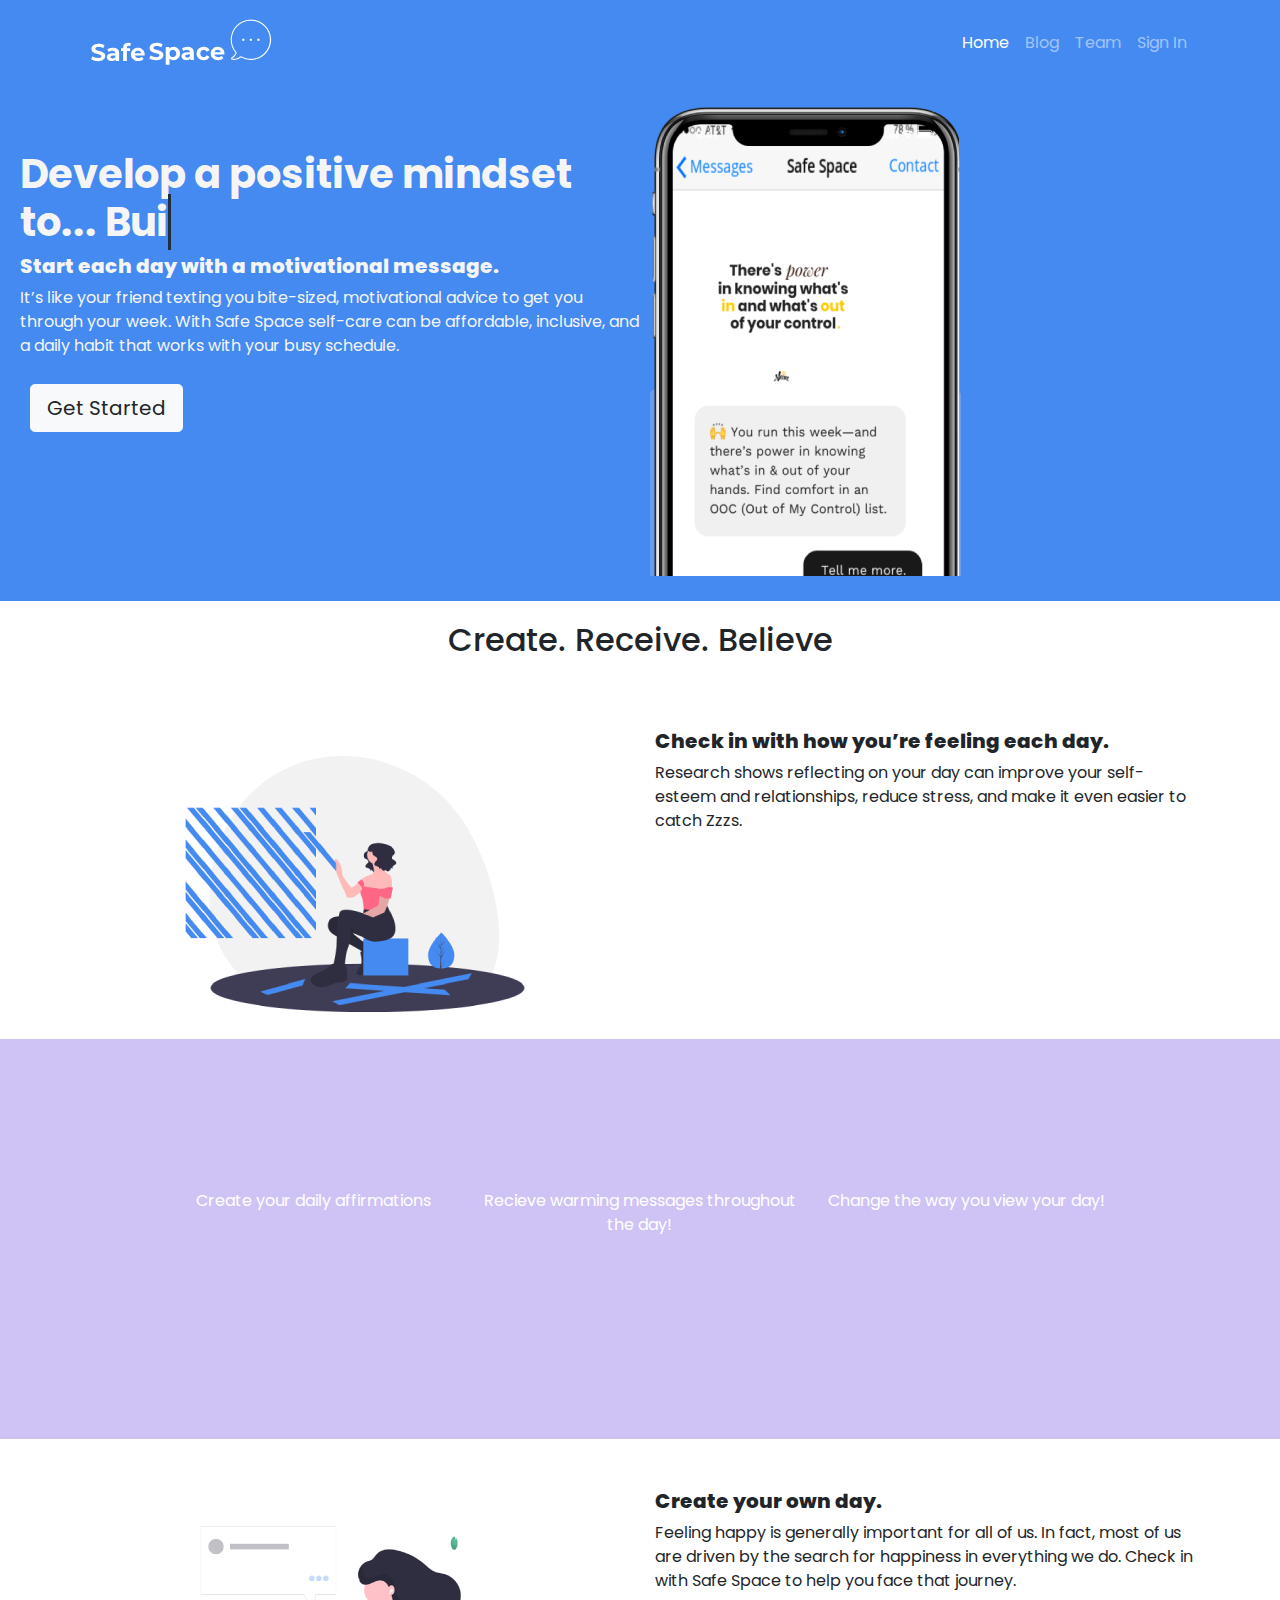
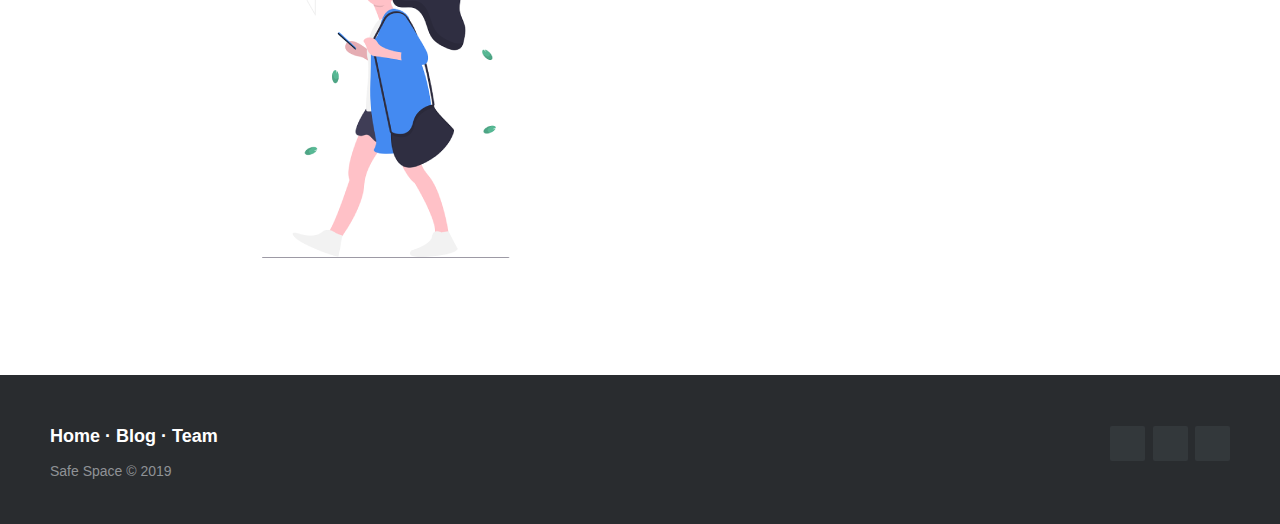
==== commit 8e39433b: "added styling to homepage, adjusted fonts" ====
--- a/index.html
+++ b/index.html
@@ -1,203 +1,147 @@
-<!DOCTYPE HTML>
-<html>
-	<head>
-		<title>Safe Space</title>
-		<meta charset="utf-8" />
-		<meta name="viewport" content="width=device-width, initial-scale=1" />
-		<link rel="stylesheet" href="assets/css/main.css" />
-	</head>
-	<body>
+<!DOCTYPE html>
+<html lang="en">
 
-		<!-- Header -->
-			<header id="header">
-				<a href="index.html" class="logo"><strong>safe space</strong> </a>
-				<nav>
-					<a href="#menu">Menu</a>
-				</nav>
-			</header>
+<head>
 
-		<!-- Nav -->
-			<nav id="menu">
-				<ul class="links">
-					<li><a href="safespace.html">Home</a></li>
-					<li><a href="aboutus.html">about</a></li>
-					<li><a href="signup.html">sign up</a></li>
-					<li><a href="contact">contact</a></li>
-					<li><a href="ourteam.html">Team</a></li>
-					<div class="login-container">
-							<form action="/action_page.php">
-							  <input type="text" placeholder="Username" name="username">
-							  <input type="text" placeholder="Password" name="psw">
-							  <button type="submit">Login</button>
-							</form>
-						  </div>
-				</ul>
-			</nav>
+  <meta charset="utf-8">
+  <meta name="viewport" content="width=device-width, initial-scale=1, shrink-to-fit=no">
 
-		<!-- Banner -->
-			<section id="banner">
-				<div class="inner">
-					<h1>welcome to safe space changing the world one text at a time<br />
-				</div>
-			</section>
+  <title>Safe Space</title>
+    <script src="https://code.jquery.com/jquery-3.3.1.slim.min.js" integrity="sha384-q8i/X+965DzO0rT7abK41JStQIAqVgRVzpbzo5smXKp4YfRvH+8abtTE1Pi6jizo" crossorigin="anonymous"></script>
+    <script src="https://stackpath.bootstrapcdn.com/bootstrap/4.3.1/js/bootstrap.min.js" integrity="sha384-JjSmVgyd0p3pXB1rRibZUAYoIIy6OrQ6VrjIEaFf/nJGzIxFDsf4x0xIM+B07jRM" crossorigin="anonymous"></script>
+    <link rel="stylesheet" href="https://use.fontawesome.com/releases/v5.8.1/css/all.css" integrity="sha384-50oBUHEmvpQ+1lW4y57PTFmhCaXp0ML5d60M1M7uH2+nqUivzIebhndOJK28anvf" crossorigin="anonymous">
+    <link href="./css/bootstrap/bootstrap.css" rel="stylesheet">
+    <link href="./css/main.css" rel="stylesheet">
+    
+  
+  
+  
+ <link href="https://fonts.googleapis.com/css?family=Poppins" rel="stylesheet">
 
-		<!-- One -->
-			<article id="one" class="post style1">
-				<div class="image">
-					<img src="images/pic14.jpg" alt="" data-position="75% center" />
-				</div>
-				<div class="content">
-					<div class="inner">
-						<header>
-							<h2><a href="about.html">Our Mission</a></h2>
-							
-						</header>
-						<p> Rid the world of sadness and depression.
-				When you're feeling good about yourself you can write reminders so that when you're feeling down you can be reminded why you're a good person.
-						</p>
-						<ul class="actions">
-							<li><a href="generic.html" class="button alt">Read More</a></li>
-						</ul>
-					</div>
-					<div class="postnav">
-						<a href="#" class="prev disabled"><span class="icon fa-chevron-up"></span></a>
-						<a href="#two" class="scrolly next"><span class="icon fa-chevron-down"></span></a>
-					</div>
-				</div>
-			</article>
+</head>
+<header>
 
-		<!-- Two -->
-			<article id="two" class="post invert style1 alt">
-				<div class="image">
-					<img src="images/pic13.jpg" alt="" data-position="10% center" />
-				</div>
-				<div class="content">
-					<div class="inner">
-						<header>
-							<h2><a href="about.html">What's Safe Space</a></h2>
-						</header>
-						<p>Safe Space is SMS operating platform that can be set up by sending scheduled motivational reminders to a user to remind them why they’re are awesome.</p>
-						<ul class="actions">
-							<li><a href="generic.html" class="button alt">Read More</a></li>
-						</ul>
-					</div>
-					<div class="postnav">
-						<a href="#one" class="scrolly prev"><span class="icon fa-chevron-up"></span></a>
-						<a href="#three" class="scrolly next"><span class="icon fa-chevron-down"></span></a>
-					</div>
-				</div>
-			</article>
+<!-- Navigation -->
 
-		<!-- Three -->
-			<article id="three" class="post style2">
-				<div class="image">
-					<img src="images/pic12.jpg" alt="" data-position="80% center" />
-				</div>
-				<div class="content">
-					<div class="inner">
-						<header>
-							<h2>Did You Know</h2>
-						</header>
-						<p>Text messaging has been put to task in countless health outreach programs, cutting rates of smoking, bolstering medication compliance, and so much more in numerous studies. When it comes to mental health, though, SMS may have a more complicated relationship with our wellness. While text messaging appears to hold several potential benefits for mental health, including several successful programs and studies, it may also carry negative consequences, especially for developing teens.</p>
-						<ul class="actions">
-							<li><a href="generic.html" class="button alt">Read More</a></li>
-						</ul>
-					</div>
-					<div class="postnav">
-						<a href="#two" class="scrolly prev"><span class="icon fa-chevron-up"></span></a>
-						<a href="#four" class="scrolly next"><span class="icon fa-chevron-down"></span></a>
-					</div>
-				</div>
-			</article>
+<nav class="navbar navbar-expand-lg navbar-dark bg-main fixed-top">
+    <div class="container textmain-container">
+      <a class="navbar-brand" href="#"><img src="./img/logo.png"></a>
+      <button class="navbar-toggler" type="button" data-toggle="collapse" data-target="#navbarResponsive" aria-controls="navbarResponsive" aria-expanded="false" aria-label="Toggle navigation">
+        <span class="navbar-toggler-icon"></span>
+      </button>
+      <div class="collapse navbar-collapse" id="navbarResponsive">
+        <ul class="navbar-nav ml-auto">
+          <li class="nav-item active">
+            <a class="nav-link" href="index.html">Home
+              <span class="sr-only">(current)</span>
+            </a>
+          </li>
+          <li class="nav-item">
+            <a class="nav-link" href="blog.html">Blog</a>
+          </li>
+          <li class="nav-item">
+            <a class="nav-link" href="team.html">Team</a>
+          </li>
+          <li class="nav-item">
+            <a class="nav-link" href="#">Sign In</a>
+          </li>
+        </ul>
+      </div>
+    </div>
+  </nav>
+</header>
 
-		<!-- Four -->
-			<article id="four" class="post invert style2 alt">
-				<div class="image">
-					<img src="images/pic14.jpg" alt="" data-position="60% center" />
-				</div>
-				<div class="content">
-					<div class="inner">
-						<header>
-							<h2><a href="signup.html">sign up</a></h2>
-							
-						</header>
-						<p></p>
-						<ul class="actions">
-							<li><a href="signup.html" class="button alt">Read More</a></li>
-						</ul>
-					</div>
-					<div class="postnav">
-						<a href="#three" class="scrolly prev"><span class="icon fa-chevron-up"></span></a>
-						<a href="#five" class="scrolly next"><span class="icon fa-chevron-down"></span></a>
-					</div>
-				</div>
-			</article>
+<body>
 
-		<!-- Five -->
-			<article id="five" class="post style3">
-				<div class="image">
-					<img src="images/pic13.jpg" alt="" data-position="5% center" />
-				</div>
-				<div class="content">
-					<div class="inner">
-						<header>
-							<h2>Contact Us</h2>
-							</header>
-							<p> 1234 south san st wakesvile,tx 782221</p>
-							
-				
-						<ul class="actions">
-							<li><a href="generic.html" class="button alt">Read More</a></li>
-						</ul>
-					</div>
-					<div class="postnav">
-						<a href="#four" class="scrolly prev"><span class="icon fa-chevron-up"></span></a>
-						<a href="#six" class="scrolly next"><span class="icon fa-chevron-down"></span></a>
-					</div>
-				</div>
-			</article>
+  <!-- Page Content -->
+  
+  <section>
+    <div class="row no-gutters top-content">
+        <div class="col top-text">
+          <h1>Develop a positive mindset to... <span class="txt-type" data-wait="3000" data-words='["Build healthy habits", "Achieve goals", "Overcome challenges", "Love yourself!"]'></span> </h1>
+          <h5>Start each day with a motivational message.</h5> <p>It’s like your friend texting you bite-sized, motivational advice to get you through your week. With Safe Space self-care can be affordable, inclusive, and a daily habit that works with your busy schedule.
+            </p>
+          <button type="button" class="btn btn-light btn-lg top-button">Get Started</button>
+        </div>
+        <div class="col top-img">
+        <img src="./img/test.png">
+        </div>
+      </div>
+  </section>
 
-		<!-- Six -->
-			<article id="six" class="post invert style3 alt">
-				<div class="image">
-					<img src="images/pic12.jpg" alt="" data-position="80% center" />
-				</div>
-				<div class="content">
-					<div class="inner">
-						<header>
-							<h2><a href="">The Team behind SafeSpace</a></h2>
-							
-						</header>
-						<p>Randy Wilson, Austin Breaux, Wesley White, Murtadha Alismaiel, Ami scott, Jordan Hicks and Bernard Johnson</p>
-						<ul class="actions">
-							<li><a href="Ourteam.html" class="button alt">Read More</a></li>
-						</ul>
-					</div>
-					<div class="postnav">
-						<a href="#five" class="scrolly prev"><span class="icon fa-chevron-up"></span></a>
-						<a href="#" class="scrolly next disabled"><span class="icon fa-chevron-down"></span></a>
-					</div>
-				</div>
-			</article>
+  <section>
+    <h2>Create. Receive. Believe</h2>
+    <div class="container ">
+        <div class="row bottom-content">
+            <div class="col d-flex justify-content-center mid">
+              <img src="./img/create-your-day.png">
+            </div>
+            <div class="col mid">
+              <h5>Check in with how you’re feeling each day.</h5>
+              <p> Research shows reflecting on your day can improve your self-esteem and relationships, reduce stress, and make it even easier to catch Zzzs.</p>
+            </div>
+        </div>
+        </div>
+      </div>
+    <div class="row no-gutters middle-content">
+        <div class="col-md-4 text-center">
+          <i class="far fa-heart fa-4x"></i>
+          <p> Create your daily affirmations </p>
+        </div>
+        <div class="col-md-4 text-center">
+            <i class="fas fa-mobile-alt fa-4x"></i>
+            <p>Recieve warming messages throughout the day!</p>
+        </div>
+        <div class="col-md-4 text-center">
+            <i class="fas fa-trophy fa-4x"></i>
+            <p>Change the way you view your day!</p>
+        </div> 
+      </div>
+    
+    </div>
+    <div class="container ">
+      <div class="row bottom-content">
+          <div class="col d-flex justify-content-center mid">
+            <img src="./img/modern-life.png">
+          </div>
+          <div class="col mid">
+            <h5>Create your own day.</h5>
+            <p> Feeling happy is generally important for all of us. In fact, most of us are driven by the search for happiness in everything we do. Check in with Safe Space to help you face that journey.</p>
+          </div>
+      </div>
+      </div>
+    </div>
+</section> 
 
-		<!-- Footer -->
-			<footer id="footer">
-				<ul class="icons">
-					<li><a href="#" class="icon fa-twitter"><span class="label">Twitter</span></a></li>
-					<li><a href="#" class="icon fa-facebook"><span class="label">Facebook</span></a></li>
-					<li><a href="#" class="icon fa-instagram"><span class="label">Instagram</span></a></li>
-				</ul>
-				<div class="copyright">
-					copyright @safespace
-				</div>
-			</footer>
+  <!-- Footer -->
 
-		<!-- Scripts -->
-			<script src="assets/js/jquery.min.js"></script>
-			<script src="assets/js/jquery.scrolly.min.js"></script>
-			<script src="assets/js/skel.min.js"></script>
-			<script src="assets/js/util.js"></script>
-			<script src="assets/js/main.js"></script>
+  <footer class="footer-distributed">
 
-	</body>
-</html>+    <div class="footer-right">
+
+      <a href="#"><i class="fab fa-facebook"></i></a>
+      <a href="#"><i class="fab fa-twitter"></i></a>
+      <a href="#"><i class="fab fa-github"></i></i></a>
+
+    </div>
+
+    <div class="footer-left">
+
+      <p class="footer-links">
+        <a href="index.html">Home</a>
+        ·
+        <a href="blog.html">Blog</a>
+        ·
+        <a href="team.html">Team</a>
+      </p>
+
+      <p>Safe Space &copy; 2019</p>
+    </div>
+
+  </footer>
+</body>
+
+
+<script src="./js/typer.js"></script>
+
+</html>
--- a/css/main.css
+++ b/css/main.css
@@ -0,0 +1,194 @@
+
+body {
+    padding-top: 80px;
+		overflow-x: hidden;
+		font-family: 'Poppins', sans-serif;
+  }
+  @media (max-width: 979px) {
+    body {
+      padding-top: 50px;
+    }
+	}
+	h1{
+		font-family: 'Poppins', sans-serif;
+		font-weight: 700;
+		color: whitesmoke;
+	}
+
+	h5{ 
+		font-weight: 800;
+	}
+	
+.bg-main{ 
+    background-color: #448AF1;
+}
+
+/*top content*/
+.top-content{ 
+	background-color: #448AF1; 
+	padding: 20px;;
+}
+.top-text{ 
+    padding: 50px;
+    border-radius:5px;
+    color: whitesmoke;
+		width: 70%;
+}
+
+.top-button{ 
+    margin:10px;
+}
+
+/*middle content*/
+
+h2{
+    text-align: center;
+    padding: 20px;
+}
+
+/* Cursor */
+.txt-type > .txt {
+  border-right: 0.2rem solid  #212f3d;
+}
+
+.mid-content img{ 
+	height: 100%;
+	
+}
+
+
+.mid-content h5{
+	padding-top:50px;
+}
+.mid-content p{ 
+	height: 100%;
+	width:60%;
+	margin:0 auto;
+	
+}
+.jumbotron {
+  background-image: url("../img/best-team-page.png");
+	background-size: cover;
+	background-repeat: no-repeat;
+	background-color: #F1F9FE;
+	padding: 19%;
+  
+}
+
+.card{ 
+	width: 250px;
+	margin: 0 auto;
+	margin-bottom: 10px; 
+}
+
+.team-page{ 
+	background-color: #F1F9FE;
+}
+
+.bottom-row{ 
+	padding-top:30px;
+}
+
+.card-blog{
+	margin-top:50px;
+	height:600px;
+	font-size: 12px;
+}
+
+.middle-content{ 
+	background-color: #CFC3F5;
+	height: 400px;
+	padding: 150px;
+	color: white;
+}
+.bottom-content{ 
+	margin-top: 50px;
+
+}
+
+.fa-4x{ 
+	color: white;
+}
+
+.footer-distributed{
+	background-color: #292c2f;
+	box-shadow: 0 1px 1px 0 rgba(0, 0, 0, 0.12);
+	box-sizing: border-box;
+	width: 100%;
+	text-align: left;
+	font: normal 16px sans-serif;
+
+	padding: 45px 50px;
+	margin-top: 80px;
+}
+
+.footer-distributed .footer-left p{
+	color:  #8f9296;
+	font-size: 14px;
+	margin: 0;
+}
+
+/* Footer links */
+
+.footer-distributed p.footer-links{
+	font-size:18px;
+	font-weight: bold;
+	color:  #ffffff;
+	margin: 0 0 10px;
+	padding: 0;
+}
+
+.footer-distributed p.footer-links a{
+	display:inline-block;
+	line-height: 1.8;
+	text-decoration: none;
+	color:  inherit;
+}
+
+.footer-distributed .footer-right{
+	float: right;
+	margin-top: 6px;
+	max-width: 180px;
+}
+
+.footer-distributed .footer-right a{
+	display: inline-block;
+	width: 35px;
+	height: 35px;
+	background-color:  #33383b;
+	border-radius: 2px;
+
+	font-size: 20px;
+	color: #ffffff;
+	text-align: center;
+	line-height: 35px;
+
+	margin-left: 3px;
+}
+
+/* Mobile Media Queries */
+@media (max-width: 900px) {
+  .top-text {
+    margin-top: 60px;
+  }
+}
+
+@media (max-width: 500px) {
+  .top-text {
+    margin-top: 60px;
+  }
+}
+
+@media (max-width: 500px) {
+  .top-text {
+    margin-top: 60px;
+  }
+}
+
+
+@media (max-width: 800px) {
+  .middle-content{
+		height: 700px;
+		padding-top: 50px;
+  }
+}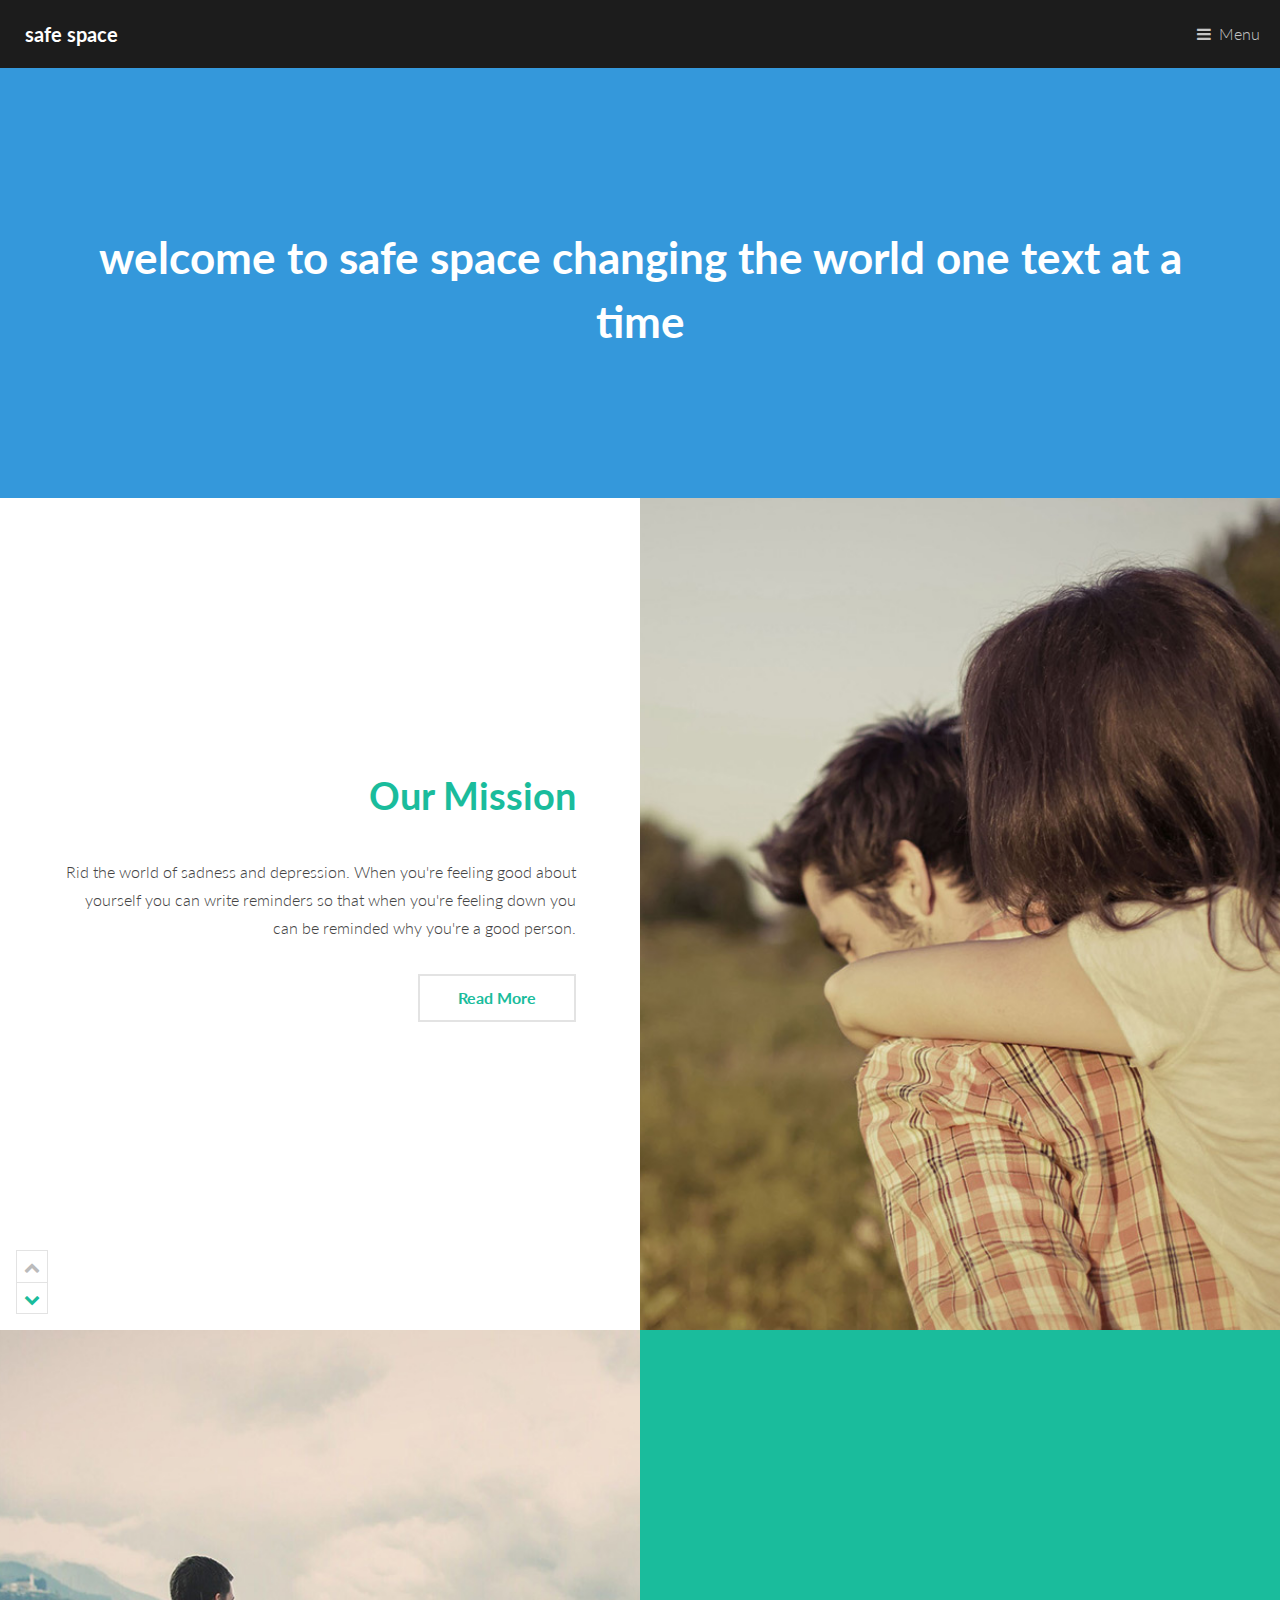
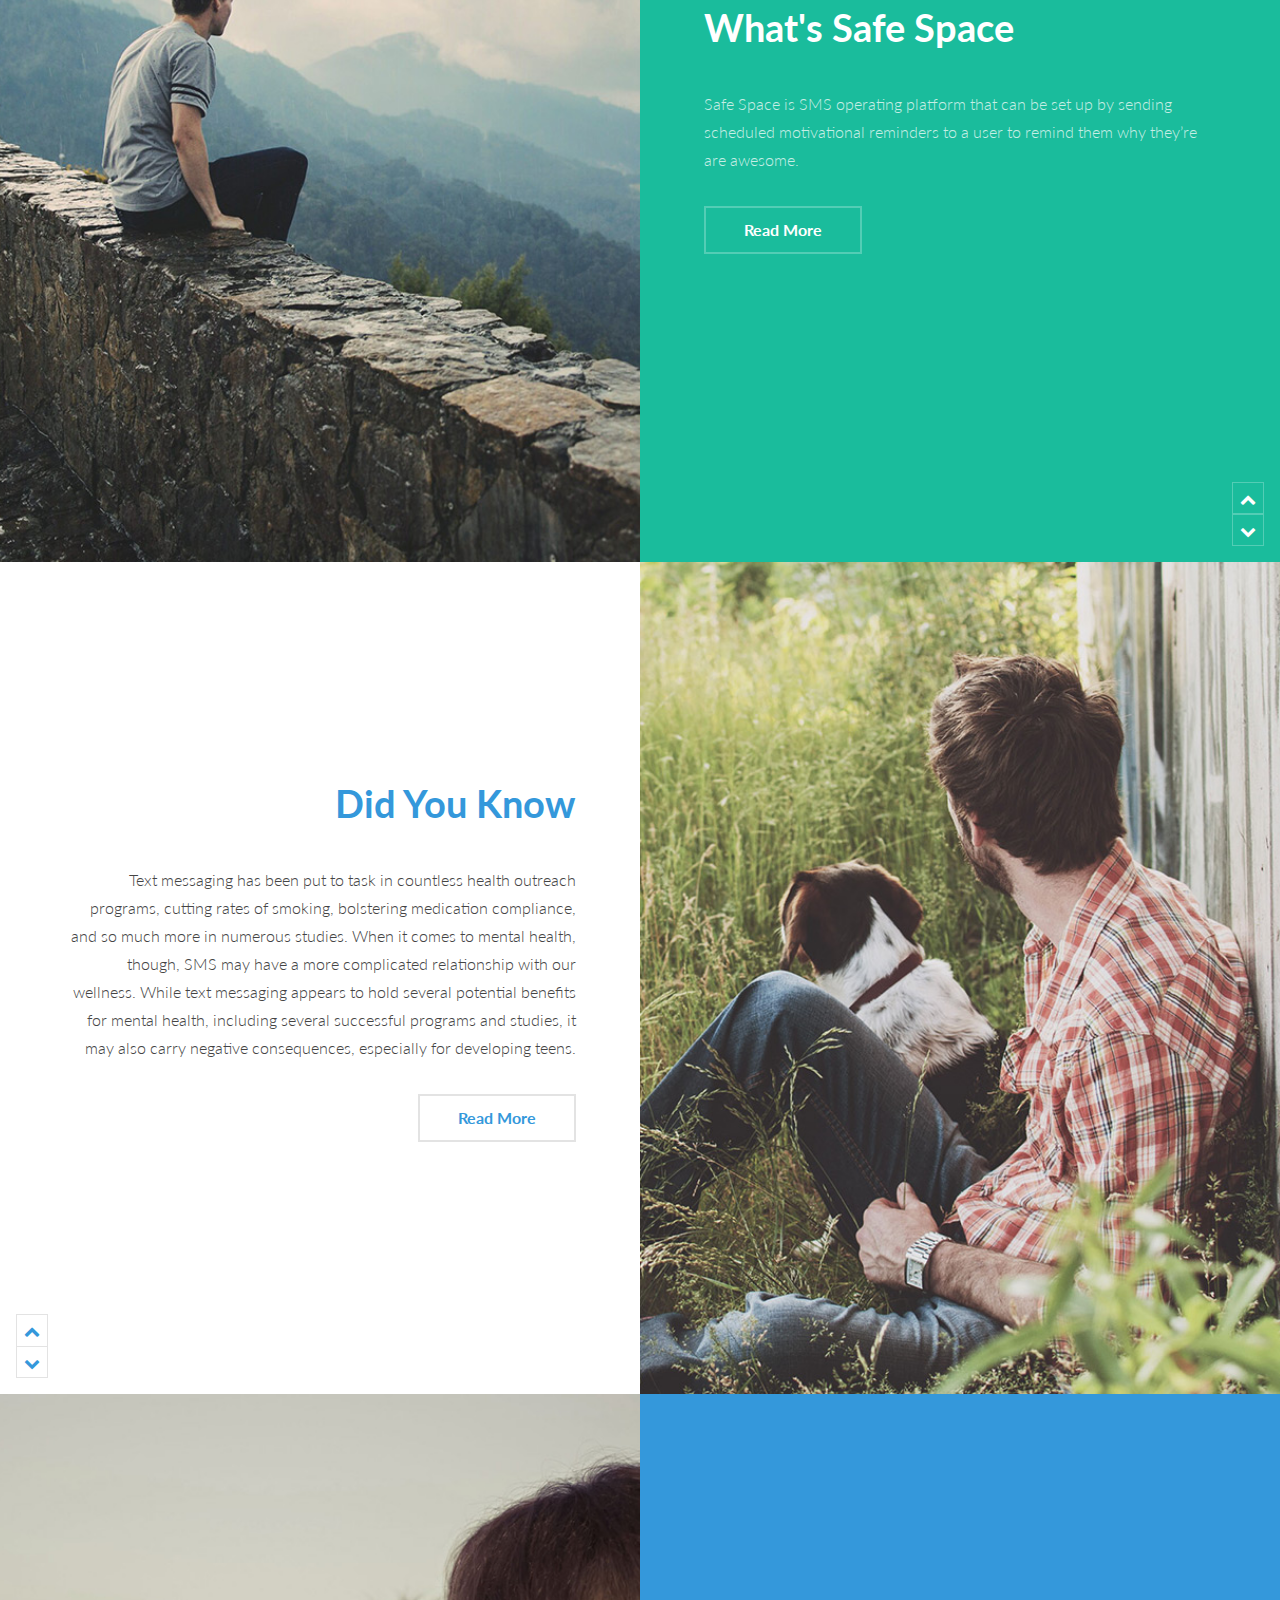
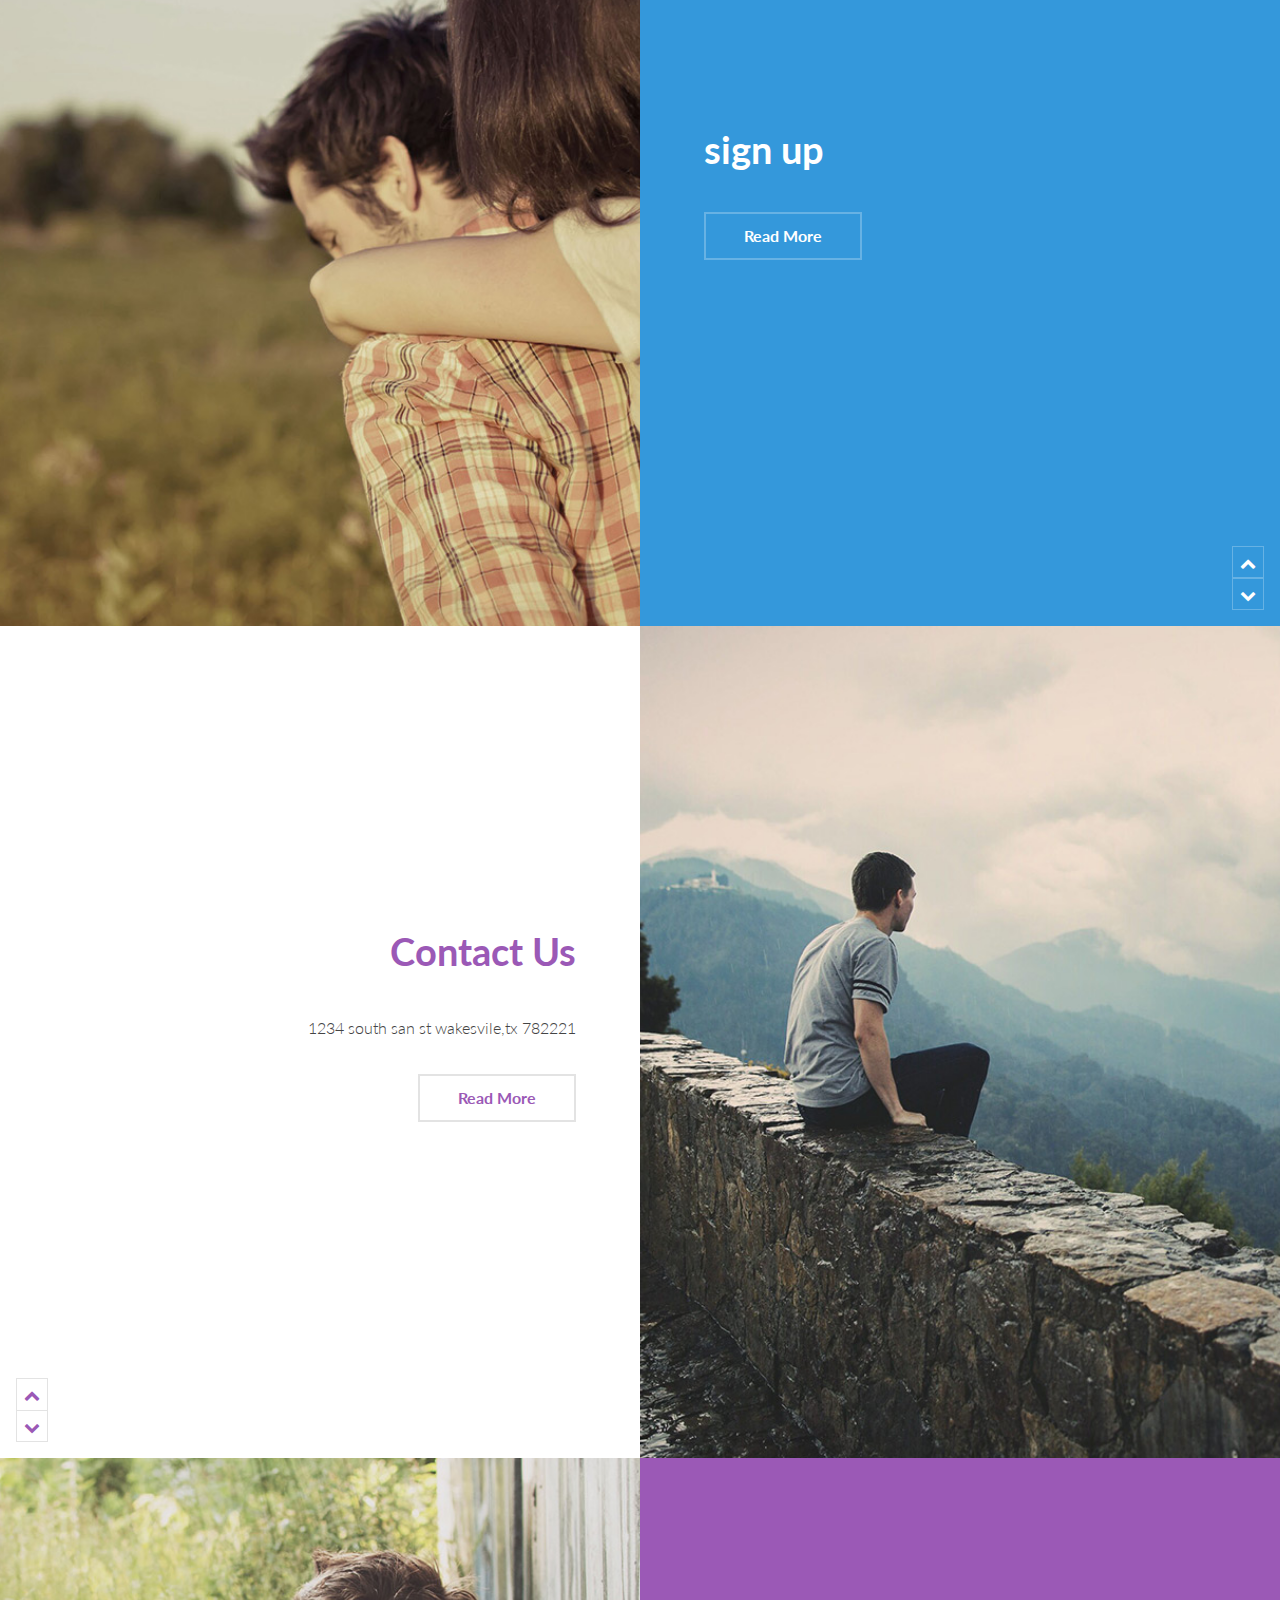
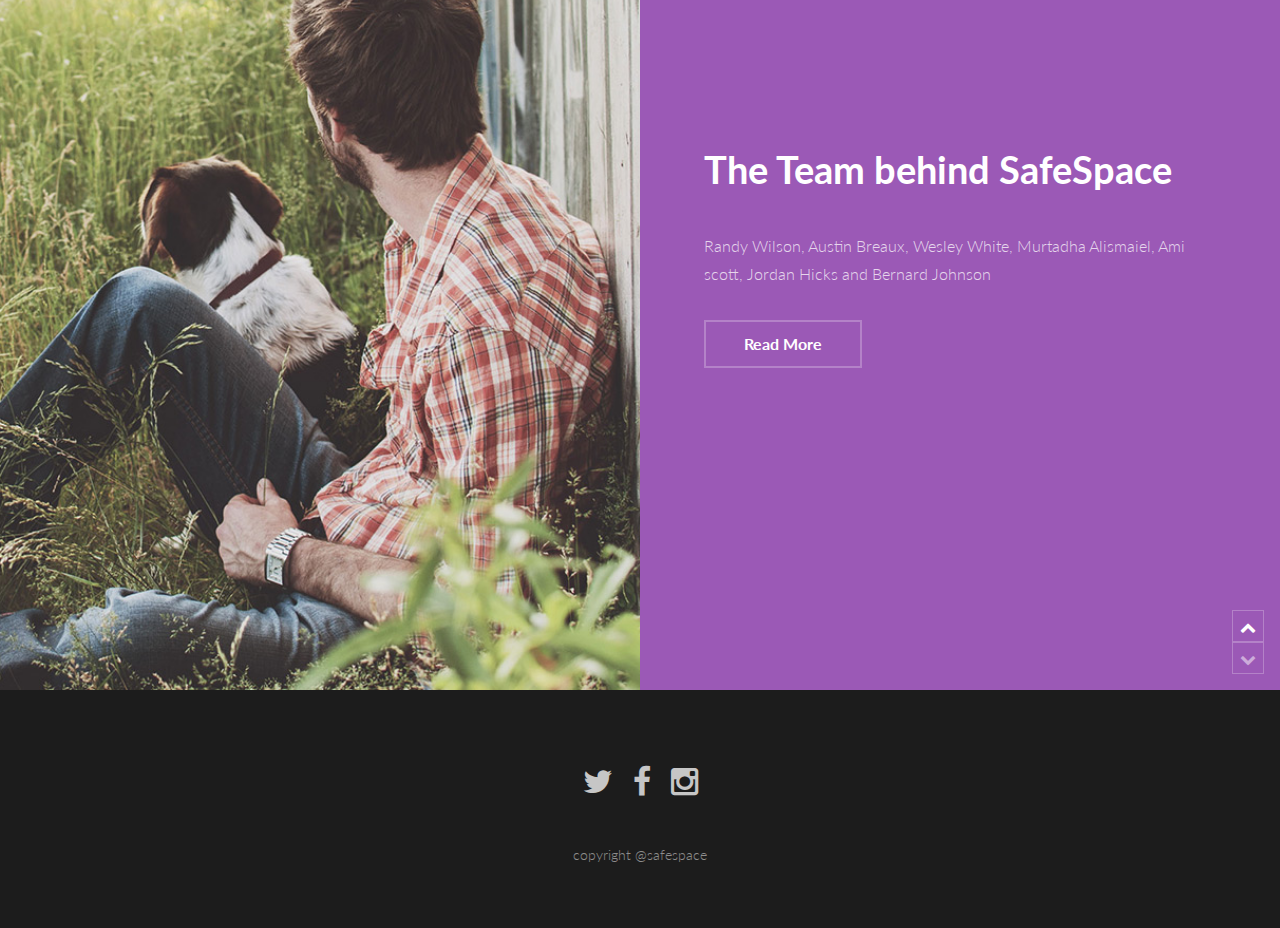
==== commit e6075ad7: "Merge 07dc93fe46dbc06945679db97b30a1ba7b4e351a into 119d39d623c729b991c6a35120e5db52576b497d" ====
--- a/index.html
+++ b/index.html
@@ -1,147 +1,203 @@
-<!DOCTYPE html>
-<html lang="en">
-
-<head>
-
-  <meta charset="utf-8">
-  <meta name="viewport" content="width=device-width, initial-scale=1, shrink-to-fit=no">
-
-  <title>Safe Space</title>
-    <script src="https://code.jquery.com/jquery-3.3.1.slim.min.js" integrity="sha384-q8i/X+965DzO0rT7abK41JStQIAqVgRVzpbzo5smXKp4YfRvH+8abtTE1Pi6jizo" crossorigin="anonymous"></script>
-    <script src="https://stackpath.bootstrapcdn.com/bootstrap/4.3.1/js/bootstrap.min.js" integrity="sha384-JjSmVgyd0p3pXB1rRibZUAYoIIy6OrQ6VrjIEaFf/nJGzIxFDsf4x0xIM+B07jRM" crossorigin="anonymous"></script>
-    <link rel="stylesheet" href="https://use.fontawesome.com/releases/v5.8.1/css/all.css" integrity="sha384-50oBUHEmvpQ+1lW4y57PTFmhCaXp0ML5d60M1M7uH2+nqUivzIebhndOJK28anvf" crossorigin="anonymous">
-    <link href="./css/bootstrap/bootstrap.css" rel="stylesheet">
-    <link href="./css/main.css" rel="stylesheet">
-    
-  
-  
-  
- <link href="https://fonts.googleapis.com/css?family=Poppins" rel="stylesheet">
-
-</head>
-<header>
-
-<!-- Navigation -->
-
-<nav class="navbar navbar-expand-lg navbar-dark bg-main fixed-top">
-    <div class="container textmain-container">
-      <a class="navbar-brand" href="#"><img src="./img/logo.png"></a>
-      <button class="navbar-toggler" type="button" data-toggle="collapse" data-target="#navbarResponsive" aria-controls="navbarResponsive" aria-expanded="false" aria-label="Toggle navigation">
-        <span class="navbar-toggler-icon"></span>
-      </button>
-      <div class="collapse navbar-collapse" id="navbarResponsive">
-        <ul class="navbar-nav ml-auto">
-          <li class="nav-item active">
-            <a class="nav-link" href="index.html">Home
-              <span class="sr-only">(current)</span>
-            </a>
-          </li>
-          <li class="nav-item">
-            <a class="nav-link" href="blog.html">Blog</a>
-          </li>
-          <li class="nav-item">
-            <a class="nav-link" href="team.html">Team</a>
-          </li>
-          <li class="nav-item">
-            <a class="nav-link" href="#">Sign In</a>
-          </li>
-        </ul>
-      </div>
-    </div>
-  </nav>
-</header>
-
-<body>
-
-  <!-- Page Content -->
-  
-  <section>
-    <div class="row no-gutters top-content">
-        <div class="col top-text">
-          <h1>Develop a positive mindset to... <span class="txt-type" data-wait="3000" data-words='["Build healthy habits", "Achieve goals", "Overcome challenges", "Love yourself!"]'></span> </h1>
-          <h5>Start each day with a motivational message.</h5> <p>It’s like your friend texting you bite-sized, motivational advice to get you through your week. With Safe Space self-care can be affordable, inclusive, and a daily habit that works with your busy schedule.
-            </p>
-          <button type="button" class="btn btn-light btn-lg top-button">Get Started</button>
-        </div>
-        <div class="col top-img">
-        <img src="./img/test.png">
-        </div>
-      </div>
-  </section>
-
-  <section>
-    <h2>Create. Receive. Believe</h2>
-    <div class="container ">
-        <div class="row bottom-content">
-            <div class="col d-flex justify-content-center mid">
-              <img src="./img/create-your-day.png">
-            </div>
-            <div class="col mid">
-              <h5>Check in with how you’re feeling each day.</h5>
-              <p> Research shows reflecting on your day can improve your self-esteem and relationships, reduce stress, and make it even easier to catch Zzzs.</p>
-            </div>
-        </div>
-        </div>
-      </div>
-    <div class="row no-gutters middle-content">
-        <div class="col-md-4 text-center">
-          <i class="far fa-heart fa-4x"></i>
-          <p> Create your daily affirmations </p>
-        </div>
-        <div class="col-md-4 text-center">
-            <i class="fas fa-mobile-alt fa-4x"></i>
-            <p>Recieve warming messages throughout the day!</p>
-        </div>
-        <div class="col-md-4 text-center">
-            <i class="fas fa-trophy fa-4x"></i>
-            <p>Change the way you view your day!</p>
-        </div> 
-      </div>
-    
-    </div>
-    <div class="container ">
-      <div class="row bottom-content">
-          <div class="col d-flex justify-content-center mid">
-            <img src="./img/modern-life.png">
-          </div>
-          <div class="col mid">
-            <h5>Create your own day.</h5>
-            <p> Feeling happy is generally important for all of us. In fact, most of us are driven by the search for happiness in everything we do. Check in with Safe Space to help you face that journey.</p>
-          </div>
-      </div>
-      </div>
-    </div>
-</section> 
-
-  <!-- Footer -->
-
-  <footer class="footer-distributed">
-
-    <div class="footer-right">
-
-      <a href="#"><i class="fab fa-facebook"></i></a>
-      <a href="#"><i class="fab fa-twitter"></i></a>
-      <a href="#"><i class="fab fa-github"></i></i></a>
-
-    </div>
-
-    <div class="footer-left">
-
-      <p class="footer-links">
-        <a href="index.html">Home</a>
-        ·
-        <a href="blog.html">Blog</a>
-        ·
-        <a href="team.html">Team</a>
-      </p>
-
-      <p>Safe Space &copy; 2019</p>
-    </div>
-
-  </footer>
-</body>
-
-
-<script src="./js/typer.js"></script>
-
-</html>
+<!DOCTYPE HTML>
+<html>
+	<head>
+		<title>Safe Space</title>
+		<meta charset="utf-8" />
+		<meta name="viewport" content="width=device-width, initial-scale=1" />
+		<link rel="stylesheet" href="assets/css/main.css" />
+	</head>
+	<body>
+
+		<!-- Header -->
+			<header id="header">
+				<a href="index.html" class="logo"><strong>safe space</strong> </a>
+				<nav>
+					<a href="#menu">Menu</a>
+				</nav>
+			</header>
+
+		<!-- Nav -->
+			<nav id="menu">
+				<ul class="links">
+					<li><a href="safespace.html">Home</a></li>
+					<li><a href="aboutus.html">about</a></li>
+					<li><a href="signup.html">sign up</a></li>
+					<li><a href="contact">contact</a></li>
+					<li><a href="ourteam.html">Team</a></li>
+					<div class="login-container">
+							<form action="/action_page.php">
+							  <input type="text" placeholder="Username" name="username">
+							  <input type="text" placeholder="Password" name="psw">
+							  <button type="submit">Login</button>
+							</form>
+						  </div>
+				</ul>
+			</nav>
+
+		<!-- Banner -->
+			<section id="banner">
+				<div class="inner">
+					<h1>welcome to safe space changing the world one text at a time<br />
+				</div>
+			</section>
+
+		<!-- One -->
+			<article id="one" class="post style1">
+				<div class="image">
+					<img src="images/pic14.jpg" alt="" data-position="75% center" />
+				</div>
+				<div class="content">
+					<div class="inner">
+						<header>
+							<h2><a href="about.html">Our Mission</a></h2>
+							
+						</header>
+						<p> Rid the world of sadness and depression.
+				When you're feeling good about yourself you can write reminders so that when you're feeling down you can be reminded why you're a good person.
+						</p>
+						<ul class="actions">
+							<li><a href="generic.html" class="button alt">Read More</a></li>
+						</ul>
+					</div>
+					<div class="postnav">
+						<a href="#" class="prev disabled"><span class="icon fa-chevron-up"></span></a>
+						<a href="#two" class="scrolly next"><span class="icon fa-chevron-down"></span></a>
+					</div>
+				</div>
+			</article>
+
+		<!-- Two -->
+			<article id="two" class="post invert style1 alt">
+				<div class="image">
+					<img src="images/pic13.jpg" alt="" data-position="10% center" />
+				</div>
+				<div class="content">
+					<div class="inner">
+						<header>
+							<h2><a href="about.html">What's Safe Space</a></h2>
+						</header>
+						<p>Safe Space is SMS operating platform that can be set up by sending scheduled motivational reminders to a user to remind them why they’re are awesome.</p>
+						<ul class="actions">
+							<li><a href="generic.html" class="button alt">Read More</a></li>
+						</ul>
+					</div>
+					<div class="postnav">
+						<a href="#one" class="scrolly prev"><span class="icon fa-chevron-up"></span></a>
+						<a href="#three" class="scrolly next"><span class="icon fa-chevron-down"></span></a>
+					</div>
+				</div>
+			</article>
+
+		<!-- Three -->
+			<article id="three" class="post style2">
+				<div class="image">
+					<img src="images/pic12.jpg" alt="" data-position="80% center" />
+				</div>
+				<div class="content">
+					<div class="inner">
+						<header>
+							<h2>Did You Know</h2>
+						</header>
+						<p>Text messaging has been put to task in countless health outreach programs, cutting rates of smoking, bolstering medication compliance, and so much more in numerous studies. When it comes to mental health, though, SMS may have a more complicated relationship with our wellness. While text messaging appears to hold several potential benefits for mental health, including several successful programs and studies, it may also carry negative consequences, especially for developing teens.</p>
+						<ul class="actions">
+							<li><a href="generic.html" class="button alt">Read More</a></li>
+						</ul>
+					</div>
+					<div class="postnav">
+						<a href="#two" class="scrolly prev"><span class="icon fa-chevron-up"></span></a>
+						<a href="#four" class="scrolly next"><span class="icon fa-chevron-down"></span></a>
+					</div>
+				</div>
+			</article>
+
+		<!-- Four -->
+			<article id="four" class="post invert style2 alt">
+				<div class="image">
+					<img src="images/pic14.jpg" alt="" data-position="60% center" />
+				</div>
+				<div class="content">
+					<div class="inner">
+						<header>
+							<h2><a href="signup.html">sign up</a></h2>
+							
+						</header>
+						<p></p>
+						<ul class="actions">
+							<li><a href="signup.html" class="button alt">Read More</a></li>
+						</ul>
+					</div>
+					<div class="postnav">
+						<a href="#three" class="scrolly prev"><span class="icon fa-chevron-up"></span></a>
+						<a href="#five" class="scrolly next"><span class="icon fa-chevron-down"></span></a>
+					</div>
+				</div>
+			</article>
+
+		<!-- Five -->
+			<article id="five" class="post style3">
+				<div class="image">
+					<img src="images/pic13.jpg" alt="" data-position="5% center" />
+				</div>
+				<div class="content">
+					<div class="inner">
+						<header>
+							<h2>Contact Us</h2>
+							</header>
+							<p> 1234 south san st wakesvile,tx 782221</p>
+							
+				
+						<ul class="actions">
+							<li><a href="generic.html" class="button alt">Read More</a></li>
+						</ul>
+					</div>
+					<div class="postnav">
+						<a href="#four" class="scrolly prev"><span class="icon fa-chevron-up"></span></a>
+						<a href="#six" class="scrolly next"><span class="icon fa-chevron-down"></span></a>
+					</div>
+				</div>
+			</article>
+
+		<!-- Six -->
+			<article id="six" class="post invert style3 alt">
+				<div class="image">
+					<img src="images/pic12.jpg" alt="" data-position="80% center" />
+				</div>
+				<div class="content">
+					<div class="inner">
+						<header>
+							<h2><a href="">The Team behind SafeSpace</a></h2>
+							
+						</header>
+						<p>Randy Wilson, Austin Breaux, Wesley White, Murtadha Alismaiel, Ami scott, Jordan Hicks and Bernard Johnson</p>
+						<ul class="actions">
+							<li><a href="Ourteam.html" class="button alt">Read More</a></li>
+						</ul>
+					</div>
+					<div class="postnav">
+						<a href="#five" class="scrolly prev"><span class="icon fa-chevron-up"></span></a>
+						<a href="#" class="scrolly next disabled"><span class="icon fa-chevron-down"></span></a>
+					</div>
+				</div>
+			</article>
+
+		<!-- Footer -->
+			<footer id="footer">
+				<ul class="icons">
+					<li><a href="#" class="icon fa-twitter"><span class="label">Twitter</span></a></li>
+					<li><a href="#" class="icon fa-facebook"><span class="label">Facebook</span></a></li>
+					<li><a href="#" class="icon fa-instagram"><span class="label">Instagram</span></a></li>
+				</ul>
+				<div class="copyright">
+					copyright @safespace
+				</div>
+			</footer>
+
+		<!-- Scripts -->
+			<script src="assets/js/jquery.min.js"></script>
+			<script src="assets/js/jquery.scrolly.min.js"></script>
+			<script src="assets/js/skel.min.js"></script>
+			<script src="assets/js/util.js"></script>
+			<script src="assets/js/main.js"></script>
+
+	</body>
+</html>--- a/assets/css/main.css
+++ b/assets/css/main.css
@@ -0,0 +1,4548 @@
+@charset "UTF-8";
+@import url(font-awesome.min.css);
+@import url("https://fonts.googleapis.com/css?family=Lato:300,700,300italic,700italic");
+
+/*
+	Binary by TEMPLATED
+	templated.co @templatedco
+	Released for free under the Creative Commons Attribution 3.0 license (templated.co/license)
+*/
+
+/* Reset */
+
+	html, body, div, span, applet, object, iframe, h1, h2, h3, h4, h5, h6, p, blockquote, pre, a, abbr, acronym, address, big, cite, code, del, dfn, em, img, ins, kbd, q, s, samp, small, strike, strong, sub, sup, tt, var, b, u, i, center, dl, dt, dd, ol, ul, li, fieldset, form, label, legend, table, caption, tbody, tfoot, thead, tr, th, td, article, aside, canvas, details, embed, figure, figcaption, footer, header, hgroup, menu, nav, output, ruby, section, summary, time, mark, audio, video {
+		margin: 0;
+		padding: 0;
+		border: 0;
+		font-size: 100%;
+		font: inherit;
+		vertical-align: baseline;
+	}
+
+	article, aside, details, figcaption, figure, footer, header, hgroup, menu, nav, section {
+		display: block;
+	}
+
+	body {
+		line-height: 1;
+	}
+
+	ol, ul {
+		list-style: none;
+	}
+
+	blockquote, q {
+		quotes: none;
+	}
+
+	blockquote:before, blockquote:after, q:before, q:after {
+		content: '';
+		content: none;
+	}
+
+	table {
+		border-collapse: collapse;
+		border-spacing: 0;
+	}
+
+	body {
+		-webkit-text-size-adjust: none;
+	}
+
+/* Box Model */
+
+	*, *:before, *:after {
+		-moz-box-sizing: border-box;
+		-webkit-box-sizing: border-box;
+		box-sizing: border-box;
+	}
+
+/* Containers */
+
+	.container {
+		margin-left: auto;
+		margin-right: auto;
+	}
+
+	.container.\31 25\25 {
+		width: 100%;
+		max-width: 100em;
+		min-width: 80em;
+	}
+
+	.container.\37 5\25 {
+		width: 60em;
+	}
+
+	.container.\35 0\25 {
+		width: 40em;
+	}
+
+	.container.\32 5\25 {
+		width: 20em;
+	}
+
+	.container {
+		width: 80em;
+	}
+
+	@media screen and (max-width: 1680px) {
+
+		.container.\31 25\25 {
+			width: 100%;
+			max-width: 100em;
+			min-width: 80em;
+		}
+
+		.container.\37 5\25 {
+			width: 60em;
+		}
+
+		.container.\35 0\25 {
+			width: 40em;
+		}
+
+		.container.\32 5\25 {
+			width: 20em;
+		}
+
+		.container {
+			width: 80em;
+		}
+
+	}
+
+	@media screen and (max-width: 1280px) {
+
+		.container.\31 25\25 {
+			width: 100%;
+			max-width: 81.25em;
+			min-width: 65em;
+		}
+
+		.container.\37 5\25 {
+			width: 48.75em;
+		}
+
+		.container.\35 0\25 {
+			width: 32.5em;
+		}
+
+		.container.\32 5\25 {
+			width: 16.25em;
+		}
+
+		.container {
+			width: 65em;
+		}
+
+	}
+
+	@media screen and (max-width: 980px) {
+
+		.container.\31 25\25 {
+			width: 100%;
+			max-width: 112.5%;
+			min-width: 90%;
+		}
+
+		.container.\37 5\25 {
+			width: 67.5%;
+		}
+
+		.container.\35 0\25 {
+			width: 45%;
+		}
+
+		.container.\32 5\25 {
+			width: 22.5%;
+		}
+
+		.container {
+			width: 90%;
+		}
+
+	}
+
+	@media screen and (max-width: 736px) {
+
+		.container.\31 25\25 {
+			width: 100%;
+			max-width: 112.5%;
+			min-width: 90%;
+		}
+
+		.container.\37 5\25 {
+			width: 67.5%;
+		}
+
+		.container.\35 0\25 {
+			width: 45%;
+		}
+
+		.container.\32 5\25 {
+			width: 22.5%;
+		}
+
+		.container {
+			width: 90% !important;
+		}
+
+	}
+
+	@media screen and (max-width: 480px) {
+
+		.container.\31 25\25 {
+			width: 100%;
+			max-width: 112.5%;
+			min-width: 90%;
+		}
+
+		.container.\37 5\25 {
+			width: 67.5%;
+		}
+
+		.container.\35 0\25 {
+			width: 45%;
+		}
+
+		.container.\32 5\25 {
+			width: 22.5%;
+		}
+
+		.container {
+			width: 90% !important;
+		}
+
+	}
+
+/* Grid */
+
+	.row {
+		border-bottom: solid 1px transparent;
+		-moz-box-sizing: border-box;
+		-webkit-box-sizing: border-box;
+		box-sizing: border-box;
+	}
+
+	.row > * {
+		float: left;
+		-moz-box-sizing: border-box;
+		-webkit-box-sizing: border-box;
+		box-sizing: border-box;
+	}
+
+	.row:after, .row:before {
+		content: '';
+		display: block;
+		clear: both;
+		height: 0;
+	}
+
+	.row.uniform > * > :first-child {
+		margin-top: 0;
+	}
+
+	.row.uniform > * > :last-child {
+		margin-bottom: 0;
+	}
+
+	.row.\30 \25 > * {
+		padding: 0 0 0 0em;
+	}
+
+	.row.\30 \25 {
+		margin: 0 0 -1px 0em;
+	}
+
+	.row.uniform.\30 \25 > * {
+		padding: 0em 0 0 0em;
+	}
+
+	.row.uniform.\30 \25 {
+		margin: 0em 0 -1px 0em;
+	}
+
+	.row > * {
+		padding: 0 0 0 2em;
+	}
+
+	.row {
+		margin: 0 0 -1px -2em;
+	}
+
+	.row.uniform > * {
+		padding: 2em 0 0 2em;
+	}
+
+	.row.uniform {
+		margin: -2em 0 -1px -2em;
+	}
+
+	.row.\32 00\25 > * {
+		padding: 0 0 0 4em;
+	}
+
+	.row.\32 00\25 {
+		margin: 0 0 -1px -4em;
+	}
+
+	.row.uniform.\32 00\25 > * {
+		padding: 4em 0 0 4em;
+	}
+
+	.row.uniform.\32 00\25 {
+		margin: -4em 0 -1px -4em;
+	}
+
+	.row.\31 50\25 > * {
+		padding: 0 0 0 3em;
+	}
+
+	.row.\31 50\25 {
+		margin: 0 0 -1px -3em;
+	}
+
+	.row.uniform.\31 50\25 > * {
+		padding: 3em 0 0 3em;
+	}
+
+	.row.uniform.\31 50\25 {
+		margin: -3em 0 -1px -3em;
+	}
+
+	.row.\35 0\25 > * {
+		padding: 0 0 0 1em;
+	}
+
+	.row.\35 0\25 {
+		margin: 0 0 -1px -1em;
+	}
+
+	.row.uniform.\35 0\25 > * {
+		padding: 1em 0 0 1em;
+	}
+
+	.row.uniform.\35 0\25 {
+		margin: -1em 0 -1px -1em;
+	}
+
+	.row.\32 5\25 > * {
+		padding: 0 0 0 0.5em;
+	}
+
+	.row.\32 5\25 {
+		margin: 0 0 -1px -0.5em;
+	}
+
+	.row.uniform.\32 5\25 > * {
+		padding: 0.5em 0 0 0.5em;
+	}
+
+	.row.uniform.\32 5\25 {
+		margin: -0.5em 0 -1px -0.5em;
+	}
+
+	.\31 2u, .\31 2u\24 {
+		width: 100%;
+		clear: none;
+		margin-left: 0;
+	}
+
+	.\31 1u, .\31 1u\24 {
+		width: 91.6666666667%;
+		clear: none;
+		margin-left: 0;
+	}
+
+	.\31 0u, .\31 0u\24 {
+		width: 83.3333333333%;
+		clear: none;
+		margin-left: 0;
+	}
+
+	.\39 u, .\39 u\24 {
+		width: 75%;
+		clear: none;
+		margin-left: 0;
+	}
+
+	.\38 u, .\38 u\24 {
+		width: 66.6666666667%;
+		clear: none;
+		margin-left: 0;
+	}
+
+	.\37 u, .\37 u\24 {
+		width: 58.3333333333%;
+		clear: none;
+		margin-left: 0;
+	}
+
+	.\36 u, .\36 u\24 {
+		width: 50%;
+		clear: none;
+		margin-left: 0;
+	}
+
+	.\35 u, .\35 u\24 {
+		width: 41.6666666667%;
+		clear: none;
+		margin-left: 0;
+	}
+
+	.\34 u, .\34 u\24 {
+		width: 33.3333333333%;
+		clear: none;
+		margin-left: 0;
+	}
+
+	.\33 u, .\33 u\24 {
+		width: 25%;
+		clear: none;
+		margin-left: 0;
+	}
+
+	.\32 u, .\32 u\24 {
+		width: 16.6666666667%;
+		clear: none;
+		margin-left: 0;
+	}
+
+	.\31 u, .\31 u\24 {
+		width: 8.3333333333%;
+		clear: none;
+		margin-left: 0;
+	}
+
+	.\31 2u\24 + *,
+	.\31 1u\24 + *,
+	.\31 0u\24 + *,
+	.\39 u\24 + *,
+	.\38 u\24 + *,
+	.\37 u\24 + *,
+	.\36 u\24 + *,
+	.\35 u\24 + *,
+	.\34 u\24 + *,
+	.\33 u\24 + *,
+	.\32 u\24 + *,
+	.\31 u\24 + * {
+		clear: left;
+	}
+
+	.\-11u {
+		margin-left: 91.66667%;
+	}
+
+	.\-10u {
+		margin-left: 83.33333%;
+	}
+
+	.\-9u {
+		margin-left: 75%;
+	}
+
+	.\-8u {
+		margin-left: 66.66667%;
+	}
+
+	.\-7u {
+		margin-left: 58.33333%;
+	}
+
+	.\-6u {
+		margin-left: 50%;
+	}
+
+	.\-5u {
+		margin-left: 41.66667%;
+	}
+
+	.\-4u {
+		margin-left: 33.33333%;
+	}
+
+	.\-3u {
+		margin-left: 25%;
+	}
+
+	.\-2u {
+		margin-left: 16.66667%;
+	}
+
+	.\-1u {
+		margin-left: 8.33333%;
+	}
+
+	@media screen and (max-width: 1680px) {
+
+		.row > * {
+			padding: 0 0 0 2em;
+		}
+
+		.row {
+			margin: 0 0 -1px -2em;
+		}
+
+		.row.uniform > * {
+			padding: 2em 0 0 2em;
+		}
+
+		.row.uniform {
+			margin: -2em 0 -1px -2em;
+		}
+
+		.row.\32 00\25 > * {
+			padding: 0 0 0 4em;
+		}
+
+		.row.\32 00\25 {
+			margin: 0 0 -1px -4em;
+		}
+
+		.row.uniform.\32 00\25 > * {
+			padding: 4em 0 0 4em;
+		}
+
+		.row.uniform.\32 00\25 {
+			margin: -4em 0 -1px -4em;
+		}
+
+		.row.\31 50\25 > * {
+			padding: 0 0 0 3em;
+		}
+
+		.row.\31 50\25 {
+			margin: 0 0 -1px -3em;
+		}
+
+		.row.uniform.\31 50\25 > * {
+			padding: 3em 0 0 3em;
+		}
+
+		.row.uniform.\31 50\25 {
+			margin: -3em 0 -1px -3em;
+		}
+
+		.row.\35 0\25 > * {
+			padding: 0 0 0 1em;
+		}
+
+		.row.\35 0\25 {
+			margin: 0 0 -1px -1em;
+		}
+
+		.row.uniform.\35 0\25 > * {
+			padding: 1em 0 0 1em;
+		}
+
+		.row.uniform.\35 0\25 {
+			margin: -1em 0 -1px -1em;
+		}
+
+		.row.\32 5\25 > * {
+			padding: 0 0 0 0.5em;
+		}
+
+		.row.\32 5\25 {
+			margin: 0 0 -1px -0.5em;
+		}
+
+		.row.uniform.\32 5\25 > * {
+			padding: 0.5em 0 0 0.5em;
+		}
+
+		.row.uniform.\32 5\25 {
+			margin: -0.5em 0 -1px -0.5em;
+		}
+
+		.\31 2u\28xlarge\29, .\31 2u\24\28xlarge\29 {
+			width: 100%;
+			clear: none;
+			margin-left: 0;
+		}
+
+		.\31 1u\28xlarge\29, .\31 1u\24\28xlarge\29 {
+			width: 91.6666666667%;
+			clear: none;
+			margin-left: 0;
+		}
+
+		.\31 0u\28xlarge\29, .\31 0u\24\28xlarge\29 {
+			width: 83.3333333333%;
+			clear: none;
+			margin-left: 0;
+		}
+
+		.\39 u\28xlarge\29, .\39 u\24\28xlarge\29 {
+			width: 75%;
+			clear: none;
+			margin-left: 0;
+		}
+
+		.\38 u\28xlarge\29, .\38 u\24\28xlarge\29 {
+			width: 66.6666666667%;
+			clear: none;
+			margin-left: 0;
+		}
+
+		.\37 u\28xlarge\29, .\37 u\24\28xlarge\29 {
+			width: 58.3333333333%;
+			clear: none;
+			margin-left: 0;
+		}
+
+		.\36 u\28xlarge\29, .\36 u\24\28xlarge\29 {
+			width: 50%;
+			clear: none;
+			margin-left: 0;
+		}
+
+		.\35 u\28xlarge\29, .\35 u\24\28xlarge\29 {
+			width: 41.6666666667%;
+			clear: none;
+			margin-left: 0;
+		}
+
+		.\34 u\28xlarge\29, .\34 u\24\28xlarge\29 {
+			width: 33.3333333333%;
+			clear: none;
+			margin-left: 0;
+		}
+
+		.\33 u\28xlarge\29, .\33 u\24\28xlarge\29 {
+			width: 25%;
+			clear: none;
+			margin-left: 0;
+		}
+
+		.\32 u\28xlarge\29, .\32 u\24\28xlarge\29 {
+			width: 16.6666666667%;
+			clear: none;
+			margin-left: 0;
+		}
+
+		.\31 u\28xlarge\29, .\31 u\24\28xlarge\29 {
+			width: 8.3333333333%;
+			clear: none;
+			margin-left: 0;
+		}
+
+		.\31 2u\24\28xlarge\29 + *,
+		.\31 1u\24\28xlarge\29 + *,
+		.\31 0u\24\28xlarge\29 + *,
+		.\39 u\24\28xlarge\29 + *,
+		.\38 u\24\28xlarge\29 + *,
+		.\37 u\24\28xlarge\29 + *,
+		.\36 u\24\28xlarge\29 + *,
+		.\35 u\24\28xlarge\29 + *,
+		.\34 u\24\28xlarge\29 + *,
+		.\33 u\24\28xlarge\29 + *,
+		.\32 u\24\28xlarge\29 + *,
+		.\31 u\24\28xlarge\29 + * {
+			clear: left;
+		}
+
+		.\-11u\28xlarge\29 {
+			margin-left: 91.66667%;
+		}
+
+		.\-10u\28xlarge\29 {
+			margin-left: 83.33333%;
+		}
+
+		.\-9u\28xlarge\29 {
+			margin-left: 75%;
+		}
+
+		.\-8u\28xlarge\29 {
+			margin-left: 66.66667%;
+		}
+
+		.\-7u\28xlarge\29 {
+			margin-left: 58.33333%;
+		}
+
+		.\-6u\28xlarge\29 {
+			margin-left: 50%;
+		}
+
+		.\-5u\28xlarge\29 {
+			margin-left: 41.66667%;
+		}
+
+		.\-4u\28xlarge\29 {
+			margin-left: 33.33333%;
+		}
+
+		.\-3u\28xlarge\29 {
+			margin-left: 25%;
+		}
+
+		.\-2u\28xlarge\29 {
+			margin-left: 16.66667%;
+		}
+
+		.\-1u\28xlarge\29 {
+			margin-left: 8.33333%;
+		}
+
+	}
+
+	@media screen and (max-width: 1280px) {
+
+		.row > * {
+			padding: 0 0 0 1.5em;
+		}
+
+		.row {
+			margin: 0 0 -1px -1.5em;
+		}
+
+		.row.uniform > * {
+			padding: 1.5em 0 0 1.5em;
+		}
+
+		.row.uniform {
+			margin: -1.5em 0 -1px -1.5em;
+		}
+
+		.row.\32 00\25 > * {
+			padding: 0 0 0 3em;
+		}
+
+		.row.\32 00\25 {
+			margin: 0 0 -1px -3em;
+		}
+
+		.row.uniform.\32 00\25 > * {
+			padding: 3em 0 0 3em;
+		}
+
+		.row.uniform.\32 00\25 {
+			margin: -3em 0 -1px -3em;
+		}
+
+		.row.\31 50\25 > * {
+			padding: 0 0 0 2.25em;
+		}
+
+		.row.\31 50\25 {
+			margin: 0 0 -1px -2.25em;
+		}
+
+		.row.uniform.\31 50\25 > * {
+			padding: 2.25em 0 0 2.25em;
+		}
+
+		.row.uniform.\31 50\25 {
+			margin: -2.25em 0 -1px -2.25em;
+		}
+
+		.row.\35 0\25 > * {
+			padding: 0 0 0 0.75em;
+		}
+
+		.row.\35 0\25 {
+			margin: 0 0 -1px -0.75em;
+		}
+
+		.row.uniform.\35 0\25 > * {
+			padding: 0.75em 0 0 0.75em;
+		}
+
+		.row.uniform.\35 0\25 {
+			margin: -0.75em 0 -1px -0.75em;
+		}
+
+		.row.\32 5\25 > * {
+			padding: 0 0 0 0.375em;
+		}
+
+		.row.\32 5\25 {
+			margin: 0 0 -1px -0.375em;
+		}
+
+		.row.uniform.\32 5\25 > * {
+			padding: 0.375em 0 0 0.375em;
+		}
+
+		.row.uniform.\32 5\25 {
+			margin: -0.375em 0 -1px -0.375em;
+		}
+
+		.\31 2u\28large\29, .\31 2u\24\28large\29 {
+			width: 100%;
+			clear: none;
+			margin-left: 0;
+		}
+
+		.\31 1u\28large\29, .\31 1u\24\28large\29 {
+			width: 91.6666666667%;
+			clear: none;
+			margin-left: 0;
+		}
+
+		.\31 0u\28large\29, .\31 0u\24\28large\29 {
+			width: 83.3333333333%;
+			clear: none;
+			margin-left: 0;
+		}
+
+		.\39 u\28large\29, .\39 u\24\28large\29 {
+			width: 75%;
+			clear: none;
+			margin-left: 0;
+		}
+
+		.\38 u\28large\29, .\38 u\24\28large\29 {
+			width: 66.6666666667%;
+			clear: none;
+			margin-left: 0;
+		}
+
+		.\37 u\28large\29, .\37 u\24\28large\29 {
+			width: 58.3333333333%;
+			clear: none;
+			margin-left: 0;
+		}
+
+		.\36 u\28large\29, .\36 u\24\28large\29 {
+			width: 50%;
+			clear: none;
+			margin-left: 0;
+		}
+
+		.\35 u\28large\29, .\35 u\24\28large\29 {
+			width: 41.6666666667%;
+			clear: none;
+			margin-left: 0;
+		}
+
+		.\34 u\28large\29, .\34 u\24\28large\29 {
+			width: 33.3333333333%;
+			clear: none;
+			margin-left: 0;
+		}
+
+		.\33 u\28large\29, .\33 u\24\28large\29 {
+			width: 25%;
+			clear: none;
+			margin-left: 0;
+		}
+
+		.\32 u\28large\29, .\32 u\24\28large\29 {
+			width: 16.6666666667%;
+			clear: none;
+			margin-left: 0;
+		}
+
+		.\31 u\28large\29, .\31 u\24\28large\29 {
+			width: 8.3333333333%;
+			clear: none;
+			margin-left: 0;
+		}
+
+		.\31 2u\24\28large\29 + *,
+		.\31 1u\24\28large\29 + *,
+		.\31 0u\24\28large\29 + *,
+		.\39 u\24\28large\29 + *,
+		.\38 u\24\28large\29 + *,
+		.\37 u\24\28large\29 + *,
+		.\36 u\24\28large\29 + *,
+		.\35 u\24\28large\29 + *,
+		.\34 u\24\28large\29 + *,
+		.\33 u\24\28large\29 + *,
+		.\32 u\24\28large\29 + *,
+		.\31 u\24\28large\29 + * {
+			clear: left;
+		}
+
+		.\-11u\28large\29 {
+			margin-left: 91.66667%;
+		}
+
+		.\-10u\28large\29 {
+			margin-left: 83.33333%;
+		}
+
+		.\-9u\28large\29 {
+			margin-left: 75%;
+		}
+
+		.\-8u\28large\29 {
+			margin-left: 66.66667%;
+		}
+
+		.\-7u\28large\29 {
+			margin-left: 58.33333%;
+		}
+
+		.\-6u\28large\29 {
+			margin-left: 50%;
+		}
+
+		.\-5u\28large\29 {
+			margin-left: 41.66667%;
+		}
+
+		.\-4u\28large\29 {
+			margin-left: 33.33333%;
+		}
+
+		.\-3u\28large\29 {
+			margin-left: 25%;
+		}
+
+		.\-2u\28large\29 {
+			margin-left: 16.66667%;
+		}
+
+		.\-1u\28large\29 {
+			margin-left: 8.33333%;
+		}
+
+	}
+
+	@media screen and (max-width: 980px) {
+
+		.row > * {
+			padding: 0 0 0 1.5em;
+		}
+
+		.row {
+			margin: 0 0 -1px -1.5em;
+		}
+
+		.row.uniform > * {
+			padding: 1.5em 0 0 1.5em;
+		}
+
+		.row.uniform {
+			margin: -1.5em 0 -1px -1.5em;
+		}
+
+		.row.\32 00\25 > * {
+			padding: 0 0 0 3em;
+		}
+
+		.row.\32 00\25 {
+			margin: 0 0 -1px -3em;
+		}
+
+		.row.uniform.\32 00\25 > * {
+			padding: 3em 0 0 3em;
+		}
+
+		.row.uniform.\32 00\25 {
+			margin: -3em 0 -1px -3em;
+		}
+
+		.row.\31 50\25 > * {
+			padding: 0 0 0 2.25em;
+		}
+
+		.row.\31 50\25 {
+			margin: 0 0 -1px -2.25em;
+		}
+
+		.row.uniform.\31 50\25 > * {
+			padding: 2.25em 0 0 2.25em;
+		}
+
+		.row.uniform.\31 50\25 {
+			margin: -2.25em 0 -1px -2.25em;
+		}
+
+		.row.\35 0\25 > * {
+			padding: 0 0 0 0.75em;
+		}
+
+		.row.\35 0\25 {
+			margin: 0 0 -1px -0.75em;
+		}
+
+		.row.uniform.\35 0\25 > * {
+			padding: 0.75em 0 0 0.75em;
+		}
+
+		.row.uniform.\35 0\25 {
+			margin: -0.75em 0 -1px -0.75em;
+		}
+
+		.row.\32 5\25 > * {
+			padding: 0 0 0 0.375em;
+		}
+
+		.row.\32 5\25 {
+			margin: 0 0 -1px -0.375em;
+		}
+
+		.row.uniform.\32 5\25 > * {
+			padding: 0.375em 0 0 0.375em;
+		}
+
+		.row.uniform.\32 5\25 {
+			margin: -0.375em 0 -1px -0.375em;
+		}
+
+		.\31 2u\28medium\29, .\31 2u\24\28medium\29 {
+			width: 100%;
+			clear: none;
+			margin-left: 0;
+		}
+
+		.\31 1u\28medium\29, .\31 1u\24\28medium\29 {
+			width: 91.6666666667%;
+			clear: none;
+			margin-left: 0;
+		}
+
+		.\31 0u\28medium\29, .\31 0u\24\28medium\29 {
+			width: 83.3333333333%;
+			clear: none;
+			margin-left: 0;
+		}
+
+		.\39 u\28medium\29, .\39 u\24\28medium\29 {
+			width: 75%;
+			clear: none;
+			margin-left: 0;
+		}
+
+		.\38 u\28medium\29, .\38 u\24\28medium\29 {
+			width: 66.6666666667%;
+			clear: none;
+			margin-left: 0;
+		}
+
+		.\37 u\28medium\29, .\37 u\24\28medium\29 {
+			width: 58.3333333333%;
+			clear: none;
+			margin-left: 0;
+		}
+
+		.\36 u\28medium\29, .\36 u\24\28medium\29 {
+			width: 50%;
+			clear: none;
+			margin-left: 0;
+		}
+
+		.\35 u\28medium\29, .\35 u\24\28medium\29 {
+			width: 41.6666666667%;
+			clear: none;
+			margin-left: 0;
+		}
+
+		.\34 u\28medium\29, .\34 u\24\28medium\29 {
+			width: 33.3333333333%;
+			clear: none;
+			margin-left: 0;
+		}
+
+		.\33 u\28medium\29, .\33 u\24\28medium\29 {
+			width: 25%;
+			clear: none;
+			margin-left: 0;
+		}
+
+		.\32 u\28medium\29, .\32 u\24\28medium\29 {
+			width: 16.6666666667%;
+			clear: none;
+			margin-left: 0;
+		}
+
+		.\31 u\28medium\29, .\31 u\24\28medium\29 {
+			width: 8.3333333333%;
+			clear: none;
+			margin-left: 0;
+		}
+
+		.\31 2u\24\28medium\29 + *,
+		.\31 1u\24\28medium\29 + *,
+		.\31 0u\24\28medium\29 + *,
+		.\39 u\24\28medium\29 + *,
+		.\38 u\24\28medium\29 + *,
+		.\37 u\24\28medium\29 + *,
+		.\36 u\24\28medium\29 + *,
+		.\35 u\24\28medium\29 + *,
+		.\34 u\24\28medium\29 + *,
+		.\33 u\24\28medium\29 + *,
+		.\32 u\24\28medium\29 + *,
+		.\31 u\24\28medium\29 + * {
+			clear: left;
+		}
+
+		.\-11u\28medium\29 {
+			margin-left: 91.66667%;
+		}
+
+		.\-10u\28medium\29 {
+			margin-left: 83.33333%;
+		}
+
+		.\-9u\28medium\29 {
+			margin-left: 75%;
+		}
+
+		.\-8u\28medium\29 {
+			margin-left: 66.66667%;
+		}
+
+		.\-7u\28medium\29 {
+			margin-left: 58.33333%;
+		}
+
+		.\-6u\28medium\29 {
+			margin-left: 50%;
+		}
+
+		.\-5u\28medium\29 {
+			margin-left: 41.66667%;
+		}
+
+		.\-4u\28medium\29 {
+			margin-left: 33.33333%;
+		}
+
+		.\-3u\28medium\29 {
+			margin-left: 25%;
+		}
+
+		.\-2u\28medium\29 {
+			margin-left: 16.66667%;
+		}
+
+		.\-1u\28medium\29 {
+			margin-left: 8.33333%;
+		}
+
+	}
+
+	@media screen and (max-width: 736px) {
+
+		.row > * {
+			padding: 0 0 0 1.25em;
+		}
+
+		.row {
+			margin: 0 0 -1px -1.25em;
+		}
+
+		.row.uniform > * {
+			padding: 1.25em 0 0 1.25em;
+		}
+
+		.row.uniform {
+			margin: -1.25em 0 -1px -1.25em;
+		}
+
+		.row.\32 00\25 > * {
+			padding: 0 0 0 2.5em;
+		}
+
+		.row.\32 00\25 {
+			margin: 0 0 -1px -2.5em;
+		}
+
+		.row.uniform.\32 00\25 > * {
+			padding: 2.5em 0 0 2.5em;
+		}
+
+		.row.uniform.\32 00\25 {
+			margin: -2.5em 0 -1px -2.5em;
+		}
+
+		.row.\31 50\25 > * {
+			padding: 0 0 0 1.875em;
+		}
+
+		.row.\31 50\25 {
+			margin: 0 0 -1px -1.875em;
+		}
+
+		.row.uniform.\31 50\25 > * {
+			padding: 1.875em 0 0 1.875em;
+		}
+
+		.row.uniform.\31 50\25 {
+			margin: -1.875em 0 -1px -1.875em;
+		}
+
+		.row.\35 0\25 > * {
+			padding: 0 0 0 0.625em;
+		}
+
+		.row.\35 0\25 {
+			margin: 0 0 -1px -0.625em;
+		}
+
+		.row.uniform.\35 0\25 > * {
+			padding: 0.625em 0 0 0.625em;
+		}
+
+		.row.uniform.\35 0\25 {
+			margin: -0.625em 0 -1px -0.625em;
+		}
+
+		.row.\32 5\25 > * {
+			padding: 0 0 0 0.3125em;
+		}
+
+		.row.\32 5\25 {
+			margin: 0 0 -1px -0.3125em;
+		}
+
+		.row.uniform.\32 5\25 > * {
+			padding: 0.3125em 0 0 0.3125em;
+		}
+
+		.row.uniform.\32 5\25 {
+			margin: -0.3125em 0 -1px -0.3125em;
+		}
+
+		.\31 2u\28small\29, .\31 2u\24\28small\29 {
+			width: 100%;
+			clear: none;
+			margin-left: 0;
+		}
+
+		.\31 1u\28small\29, .\31 1u\24\28small\29 {
+			width: 91.6666666667%;
+			clear: none;
+			margin-left: 0;
+		}
+
+		.\31 0u\28small\29, .\31 0u\24\28small\29 {
+			width: 83.3333333333%;
+			clear: none;
+			margin-left: 0;
+		}
+
+		.\39 u\28small\29, .\39 u\24\28small\29 {
+			width: 75%;
+			clear: none;
+			margin-left: 0;
+		}
+
+		.\38 u\28small\29, .\38 u\24\28small\29 {
+			width: 66.6666666667%;
+			clear: none;
+			margin-left: 0;
+		}
+
+		.\37 u\28small\29, .\37 u\24\28small\29 {
+			width: 58.3333333333%;
+			clear: none;
+			margin-left: 0;
+		}
+
+		.\36 u\28small\29, .\36 u\24\28small\29 {
+			width: 50%;
+			clear: none;
+			margin-left: 0;
+		}
+
+		.\35 u\28small\29, .\35 u\24\28small\29 {
+			width: 41.6666666667%;
+			clear: none;
+			margin-left: 0;
+		}
+
+		.\34 u\28small\29, .\34 u\24\28small\29 {
+			width: 33.3333333333%;
+			clear: none;
+			margin-left: 0;
+		}
+
+		.\33 u\28small\29, .\33 u\24\28small\29 {
+			width: 25%;
+			clear: none;
+			margin-left: 0;
+		}
+
+		.\32 u\28small\29, .\32 u\24\28small\29 {
+			width: 16.6666666667%;
+			clear: none;
+			margin-left: 0;
+		}
+
+		.\31 u\28small\29, .\31 u\24\28small\29 {
+			width: 8.3333333333%;
+			clear: none;
+			margin-left: 0;
+		}
+
+		.\31 2u\24\28small\29 + *,
+		.\31 1u\24\28small\29 + *,
+		.\31 0u\24\28small\29 + *,
+		.\39 u\24\28small\29 + *,
+		.\38 u\24\28small\29 + *,
+		.\37 u\24\28small\29 + *,
+		.\36 u\24\28small\29 + *,
+		.\35 u\24\28small\29 + *,
+		.\34 u\24\28small\29 + *,
+		.\33 u\24\28small\29 + *,
+		.\32 u\24\28small\29 + *,
+		.\31 u\24\28small\29 + * {
+			clear: left;
+		}
+
+		.\-11u\28small\29 {
+			margin-left: 91.66667%;
+		}
+
+		.\-10u\28small\29 {
+			margin-left: 83.33333%;
+		}
+
+		.\-9u\28small\29 {
+			margin-left: 75%;
+		}
+
+		.\-8u\28small\29 {
+			margin-left: 66.66667%;
+		}
+
+		.\-7u\28small\29 {
+			margin-left: 58.33333%;
+		}
+
+		.\-6u\28small\29 {
+			margin-left: 50%;
+		}
+
+		.\-5u\28small\29 {
+			margin-left: 41.66667%;
+		}
+
+		.\-4u\28small\29 {
+			margin-left: 33.33333%;
+		}
+
+		.\-3u\28small\29 {
+			margin-left: 25%;
+		}
+
+		.\-2u\28small\29 {
+			margin-left: 16.66667%;
+		}
+
+		.\-1u\28small\29 {
+			margin-left: 8.33333%;
+		}
+
+	}
+
+	@media screen and (max-width: 480px) {
+
+		.row > * {
+			padding: 0 0 0 1.25em;
+		}
+
+		.row {
+			margin: 0 0 -1px -1.25em;
+		}
+
+		.row.uniform > * {
+			padding: 1.25em 0 0 1.25em;
+		}
+
+		.row.uniform {
+			margin: -1.25em 0 -1px -1.25em;
+		}
+
+		.row.\32 00\25 > * {
+			padding: 0 0 0 2.5em;
+		}
+
+		.row.\32 00\25 {
+			margin: 0 0 -1px -2.5em;
+		}
+
+		.row.uniform.\32 00\25 > * {
+			padding: 2.5em 0 0 2.5em;
+		}
+
+		.row.uniform.\32 00\25 {
+			margin: -2.5em 0 -1px -2.5em;
+		}
+
+		.row.\31 50\25 > * {
+			padding: 0 0 0 1.875em;
+		}
+
+		.row.\31 50\25 {
+			margin: 0 0 -1px -1.875em;
+		}
+
+		.row.uniform.\31 50\25 > * {
+			padding: 1.875em 0 0 1.875em;
+		}
+
+		.row.uniform.\31 50\25 {
+			margin: -1.875em 0 -1px -1.875em;
+		}
+
+		.row.\35 0\25 > * {
+			padding: 0 0 0 0.625em;
+		}
+
+		.row.\35 0\25 {
+			margin: 0 0 -1px -0.625em;
+		}
+
+		.row.uniform.\35 0\25 > * {
+			padding: 0.625em 0 0 0.625em;
+		}
+
+		.row.uniform.\35 0\25 {
+			margin: -0.625em 0 -1px -0.625em;
+		}
+
+		.row.\32 5\25 > * {
+			padding: 0 0 0 0.3125em;
+		}
+
+		.row.\32 5\25 {
+			margin: 0 0 -1px -0.3125em;
+		}
+
+		.row.uniform.\32 5\25 > * {
+			padding: 0.3125em 0 0 0.3125em;
+		}
+
+		.row.uniform.\32 5\25 {
+			margin: -0.3125em 0 -1px -0.3125em;
+		}
+
+		.\31 2u\28xsmall\29, .\31 2u\24\28xsmall\29 {
+			width: 100%;
+			clear: none;
+			margin-left: 0;
+		}
+
+		.\31 1u\28xsmall\29, .\31 1u\24\28xsmall\29 {
+			width: 91.6666666667%;
+			clear: none;
+			margin-left: 0;
+		}
+
+		.\31 0u\28xsmall\29, .\31 0u\24\28xsmall\29 {
+			width: 83.3333333333%;
+			clear: none;
+			margin-left: 0;
+		}
+
+		.\39 u\28xsmall\29, .\39 u\24\28xsmall\29 {
+			width: 75%;
+			clear: none;
+			margin-left: 0;
+		}
+
+		.\38 u\28xsmall\29, .\38 u\24\28xsmall\29 {
+			width: 66.6666666667%;
+			clear: none;
+			margin-left: 0;
+		}
+
+		.\37 u\28xsmall\29, .\37 u\24\28xsmall\29 {
+			width: 58.3333333333%;
+			clear: none;
+			margin-left: 0;
+		}
+
+		.\36 u\28xsmall\29, .\36 u\24\28xsmall\29 {
+			width: 50%;
+			clear: none;
+			margin-left: 0;
+		}
+
+		.\35 u\28xsmall\29, .\35 u\24\28xsmall\29 {
+			width: 41.6666666667%;
+			clear: none;
+			margin-left: 0;
+		}
+
+		.\34 u\28xsmall\29, .\34 u\24\28xsmall\29 {
+			width: 33.3333333333%;
+			clear: none;
+			margin-left: 0;
+		}
+
+		.\33 u\28xsmall\29, .\33 u\24\28xsmall\29 {
+			width: 25%;
+			clear: none;
+			margin-left: 0;
+		}
+
+		.\32 u\28xsmall\29, .\32 u\24\28xsmall\29 {
+			width: 16.6666666667%;
+			clear: none;
+			margin-left: 0;
+		}
+
+		.\31 u\28xsmall\29, .\31 u\24\28xsmall\29 {
+			width: 8.3333333333%;
+			clear: none;
+			margin-left: 0;
+		}
+
+		.\31 2u\24\28xsmall\29 + *,
+		.\31 1u\24\28xsmall\29 + *,
+		.\31 0u\24\28xsmall\29 + *,
+		.\39 u\24\28xsmall\29 + *,
+		.\38 u\24\28xsmall\29 + *,
+		.\37 u\24\28xsmall\29 + *,
+		.\36 u\24\28xsmall\29 + *,
+		.\35 u\24\28xsmall\29 + *,
+		.\34 u\24\28xsmall\29 + *,
+		.\33 u\24\28xsmall\29 + *,
+		.\32 u\24\28xsmall\29 + *,
+		.\31 u\24\28xsmall\29 + * {
+			clear: left;
+		}
+
+		.\-11u\28xsmall\29 {
+			margin-left: 91.66667%;
+		}
+
+		.\-10u\28xsmall\29 {
+			margin-left: 83.33333%;
+		}
+
+		.\-9u\28xsmall\29 {
+			margin-left: 75%;
+		}
+
+		.\-8u\28xsmall\29 {
+			margin-left: 66.66667%;
+		}
+
+		.\-7u\28xsmall\29 {
+			margin-left: 58.33333%;
+		}
+
+		.\-6u\28xsmall\29 {
+			margin-left: 50%;
+		}
+
+		.\-5u\28xsmall\29 {
+			margin-left: 41.66667%;
+		}
+
+		.\-4u\28xsmall\29 {
+			margin-left: 33.33333%;
+		}
+
+		.\-3u\28xsmall\29 {
+			margin-left: 25%;
+		}
+
+		.\-2u\28xsmall\29 {
+			margin-left: 16.66667%;
+		}
+
+		.\-1u\28xsmall\29 {
+			margin-left: 8.33333%;
+		}
+
+	}
+
+/* Basic */
+
+	@-ms-viewport {
+		width: device-width;
+	}
+
+	body {
+		-ms-overflow-style: scrollbar;
+	}
+
+	@media screen and (max-width: 480px) {
+
+		html, body {
+			min-width: 320px;
+		}
+
+	}
+
+	body {
+		background: #fff;
+	}
+
+		body.is-loading *, body.is-loading *:before, body.is-loading *:after {
+			-moz-animation: none !important;
+			-webkit-animation: none !important;
+			-ms-animation: none !important;
+			animation: none !important;
+			-moz-transition: none !important;
+			-webkit-transition: none !important;
+			-ms-transition: none !important;
+			transition: none !important;
+		}
+
+/* Type */
+
+	body {
+		background-color: #fff;
+		color: #444;
+	}
+
+	body, input, select, textarea {
+		font-family: "Lato", Arial, Helvetica, sans-serif;
+		font-size: 16pt;
+		font-weight: 300;
+		line-height: 1.75;
+	}
+
+		@media screen and (max-width: 1680px) {
+
+			body, input, select, textarea {
+				font-size: 13pt;
+			}
+
+		}
+
+		@media screen and (max-width: 1280px) {
+
+			body, input, select, textarea {
+				font-size: 12pt;
+			}
+
+		}
+
+	a {
+		text-decoration: none;
+	}
+
+		a:hover {
+			text-decoration: underline;
+		}
+
+	strong, b {
+		font-weight: 700;
+	}
+
+	em, i {
+		font-style: italic;
+	}
+
+	p {
+		margin: 0 0 2em 0;
+	}
+
+	h1, h2, h3, h4, h5, h6 {
+		font-weight: 700;
+		line-height: 1.25;
+		margin: 0 0 1em 0;
+	}
+
+		h1 a, h2 a, h3 a, h4 a, h5 a, h6 a {
+			color: inherit;
+		}
+
+	h1 {
+		font-size: 2.35em;
+	}
+
+	h2 {
+		font-size: 1.75em;
+	}
+
+	h3 {
+		font-size: 1.35em;
+	}
+
+	h4 {
+		font-size: 1.1em;
+	}
+
+	h5 {
+		font-size: 0.9em;
+	}
+
+	h6 {
+		font-size: 0.7em;
+	}
+
+	sub {
+		font-size: 0.8em;
+		position: relative;
+		top: 0.5em;
+	}
+
+	sup {
+		font-size: 0.8em;
+		position: relative;
+		top: -0.5em;
+	}
+
+	blockquote {
+		border-left: solid 4px;
+		font-style: italic;
+		margin: 0 0 2em 0;
+		padding: 0.5em 0 0.5em 2em;
+	}
+
+	code {
+		border-radius: 0;
+		border: solid 1px;
+		font-family: "Courier New", monospace;
+		font-size: 0.9em;
+		margin: 0 0.25em;
+		padding: 0.25em 0.65em;
+	}
+
+	pre {
+		-webkit-overflow-scrolling: touch;
+		font-family: "Courier New", monospace;
+		font-size: 0.9em;
+		margin: 0 0 2em 0;
+	}
+
+		pre code {
+			display: block;
+			line-height: 1.75;
+			padding: 1em 1.5em;
+			overflow-x: auto;
+		}
+
+	hr {
+		border: 0;
+		border-bottom: solid 1px;
+		margin: 2em 0;
+	}
+
+		hr.major {
+			margin: 3em 0;
+		}
+
+	.align-left {
+		text-align: left;
+	}
+
+	.align-center {
+		text-align: center;
+	}
+
+	.align-right {
+		text-align: right;
+	}
+
+	input, select, textarea {
+		color: #555;
+	}
+
+	a {
+		color: #1abc9c;
+	}
+
+	strong, b {
+		color: #555;
+	}
+
+	h1, h2, h3, h4, h5, h6 {
+		color: #555;
+	}
+
+	blockquote {
+		border-left-color: rgba(144, 144, 144, 0.25);
+	}
+
+	code {
+		background: rgba(144, 144, 144, 0.075);
+		border-color: rgba(144, 144, 144, 0.25);
+	}
+
+	hr {
+		border-bottom-color: rgba(144, 144, 144, 0.25);
+	}
+
+/* Box */
+
+	.box {
+		border-radius: 0;
+		border: solid 1px;
+		margin-bottom: 2em;
+		padding: 1.5em;
+	}
+
+		.box > :last-child,
+		.box > :last-child > :last-child,
+		.box > :last-child > :last-child > :last-child {
+			margin-bottom: 0;
+		}
+
+		.box.alt {
+			border: 0;
+			border-radius: 0;
+			padding: 0;
+		}
+
+	.box {
+		border-color: rgba(144, 144, 144, 0.25);
+	}
+
+/* Button */
+
+	input[type="submit"],
+	input[type="reset"],
+	input[type="button"],
+	button,
+	.button {
+		-moz-appearance: none;
+		-webkit-appearance: none;
+		-ms-appearance: none;
+		appearance: none;
+		-moz-transition: background-color 0.2s ease-in-out, color 0.2s ease-in-out;
+		-webkit-transition: background-color 0.2s ease-in-out, color 0.2s ease-in-out;
+		-ms-transition: background-color 0.2s ease-in-out, color 0.2s ease-in-out;
+		transition: background-color 0.2s ease-in-out, color 0.2s ease-in-out;
+		border-radius: 0;
+		border: 0;
+		cursor: pointer;
+		display: inline-block;
+		font-weight: 700;
+		height: 3em;
+		line-height: 3em;
+		padding: 0 2.5em;
+		text-align: center;
+		text-decoration: none;
+		white-space: nowrap;
+	}
+
+		input[type="submit"]:hover,
+		input[type="reset"]:hover,
+		input[type="button"]:hover,
+		button:hover,
+		.button:hover {
+			text-decoration: none;
+		}
+
+		input[type="submit"].icon,
+		input[type="reset"].icon,
+		input[type="button"].icon,
+		button.icon,
+		.button.icon {
+			padding-left: 1.35em;
+		}
+
+			input[type="submit"].icon:before,
+			input[type="reset"].icon:before,
+			input[type="button"].icon:before,
+			button.icon:before,
+			.button.icon:before {
+				margin-right: 0.5em;
+			}
+
+		input[type="submit"].fit,
+		input[type="reset"].fit,
+		input[type="button"].fit,
+		button.fit,
+		.button.fit {
+			display: block;
+			margin: 0 0 1em 0;
+			width: 100%;
+		}
+
+		input[type="submit"].small,
+		input[type="reset"].small,
+		input[type="button"].small,
+		button.small,
+		.button.small {
+			font-size: 0.8em;
+		}
+
+		input[type="submit"].big,
+		input[type="reset"].big,
+		input[type="button"].big,
+		button.big,
+		.button.big {
+			font-size: 1.25em;
+		}
+
+		input[type="submit"].disabled, input[type="submit"]:disabled,
+		input[type="reset"].disabled,
+		input[type="reset"]:disabled,
+		input[type="button"].disabled,
+		input[type="button"]:disabled,
+		button.disabled,
+		button:disabled,
+		.button.disabled,
+		.button:disabled {
+			-moz-pointer-events: none;
+			-webkit-pointer-events: none;
+			-ms-pointer-events: none;
+			pointer-events: none;
+			opacity: 0.25;
+		}
+
+		@media screen and (max-width: 480px) {
+
+			input[type="submit"],
+			input[type="reset"],
+			input[type="button"],
+			button,
+			.button {
+				padding: 0;
+			}
+
+		}
+
+	input[type="submit"],
+	input[type="reset"],
+	input[type="button"],
+	button,
+	.button {
+		background-color: #1abc9c;
+		color: #fff !important;
+	}
+
+		input[type="submit"]:hover,
+		input[type="reset"]:hover,
+		input[type="button"]:hover,
+		button:hover,
+		.button:hover {
+			background-color: #1dd2af;
+		}
+
+		input[type="submit"]:active,
+		input[type="reset"]:active,
+		input[type="button"]:active,
+		button:active,
+		.button:active {
+			background-color: #17a689;
+		}
+
+		input[type="submit"].alt,
+		input[type="reset"].alt,
+		input[type="button"].alt,
+		button.alt,
+		.button.alt {
+			background-color: transparent;
+			box-shadow: inset 0 0 0 2px rgba(144, 144, 144, 0.25);
+			color: #555 !important;
+		}
+
+			input[type="submit"].alt:hover,
+			input[type="reset"].alt:hover,
+			input[type="button"].alt:hover,
+			button.alt:hover,
+			.button.alt:hover {
+				background-color: rgba(144, 144, 144, 0.075);
+			}
+
+			input[type="submit"].alt:active,
+			input[type="reset"].alt:active,
+			input[type="button"].alt:active,
+			button.alt:active,
+			.button.alt:active {
+				background-color: rgba(144, 144, 144, 0.2);
+			}
+
+			input[type="submit"].alt.icon:before,
+			input[type="reset"].alt.icon:before,
+			input[type="button"].alt.icon:before,
+			button.alt.icon:before,
+			.button.alt.icon:before {
+				color: #bbb;
+			}
+
+		input[type="submit"].special,
+		input[type="reset"].special,
+		input[type="button"].special,
+		button.special,
+		.button.special {
+			background-color: #3498db;
+			color: #fff !important;
+		}
+
+			input[type="submit"].special:hover,
+			input[type="reset"].special:hover,
+			input[type="button"].special:hover,
+			button.special:hover,
+			.button.special:hover {
+				background-color: #4aa3df;
+			}
+
+			input[type="submit"].special:active,
+			input[type="reset"].special:active,
+			input[type="button"].special:active,
+			button.special:active,
+			.button.special:active {
+				background-color: #258cd1;
+			}
+
+/* Form */
+
+	form {
+		margin: 0 0 2em 0;
+	}
+
+	label {
+		display: block;
+		font-size: 0.9em;
+		font-weight: 700;
+		margin: 0 0 1em 0;
+	}
+
+	input[type="text"],
+	input[type="password"],
+	input[type="email"],
+	select,
+	textarea {
+		-moz-appearance: none;
+		-webkit-appearance: none;
+		-ms-appearance: none;
+		appearance: none;
+		border-radius: 0;
+		border: none;
+		border: solid 1px;
+		color: inherit;
+		display: block;
+		outline: 0;
+		padding: 0 1em;
+		text-decoration: none;
+		width: 100%;
+	}
+
+		input[type="text"]:invalid,
+		input[type="password"]:invalid,
+		input[type="email"]:invalid,
+		select:invalid,
+		textarea:invalid {
+			box-shadow: none;
+		}
+
+	.select-wrapper {
+		text-decoration: none;
+		display: block;
+		position: relative;
+	}
+
+		.select-wrapper:before {
+			-moz-osx-font-smoothing: grayscale;
+			-webkit-font-smoothing: antialiased;
+			font-family: FontAwesome;
+			font-style: normal;
+			font-weight: normal;
+			text-transform: none !important;
+		}
+
+		.select-wrapper:before {
+			content: '\f078';
+			display: block;
+			height: 2.75em;
+			line-height: 2.75em;
+			pointer-events: none;
+			position: absolute;
+			right: 0;
+			text-align: center;
+			top: 0;
+			width: 2.75em;
+		}
+
+		.select-wrapper select::-ms-expand {
+			display: none;
+		}
+
+	input[type="text"],
+	input[type="password"],
+	input[type="email"],
+	select {
+		height: 2.75em;
+	}
+
+	textarea {
+		padding: 0.75em 1em;
+	}
+
+	input[type="checkbox"],
+	input[type="radio"] {
+		-moz-appearance: none;
+		-webkit-appearance: none;
+		-ms-appearance: none;
+		appearance: none;
+		display: block;
+		float: left;
+		margin-right: -2em;
+		opacity: 0;
+		width: 1em;
+		z-index: -1;
+	}
+
+		input[type="checkbox"] + label,
+		input[type="radio"] + label {
+			text-decoration: none;
+			cursor: pointer;
+			display: inline-block;
+			font-size: 1em;
+			font-weight: 300;
+			padding-left: 2.4em;
+			padding-right: 0.75em;
+			position: relative;
+		}
+
+			input[type="checkbox"] + label:before,
+			input[type="radio"] + label:before {
+				-moz-osx-font-smoothing: grayscale;
+				-webkit-font-smoothing: antialiased;
+				font-family: FontAwesome;
+				font-style: normal;
+				font-weight: normal;
+				text-transform: none !important;
+			}
+
+			input[type="checkbox"] + label:before,
+			input[type="radio"] + label:before {
+				border-radius: 0;
+				border: solid 1px;
+				content: '';
+				display: inline-block;
+				height: 1.65em;
+				left: 0;
+				line-height: 1.58125em;
+				position: absolute;
+				text-align: center;
+				top: 0;
+				width: 1.65em;
+			}
+
+		input[type="checkbox"]:checked + label:before,
+		input[type="radio"]:checked + label:before {
+			content: '\f00c';
+		}
+
+	input[type="checkbox"] + label:before {
+		border-radius: 0;
+	}
+
+	input[type="radio"] + label:before {
+		border-radius: 100%;
+	}
+
+	::-webkit-input-placeholder {
+		opacity: 1.0;
+	}
+
+	:-moz-placeholder {
+		opacity: 1.0;
+	}
+
+	::-moz-placeholder {
+		opacity: 1.0;
+	}
+
+	:-ms-input-placeholder {
+		opacity: 1.0;
+	}
+
+	.formerize-placeholder {
+		opacity: 1.0;
+	}
+
+	label {
+		color: #555;
+	}
+
+	input[type="text"],
+	input[type="password"],
+	input[type="email"],
+	select,
+	textarea {
+		background: rgba(144, 144, 144, 0.075);
+		border-color: rgba(144, 144, 144, 0.25);
+	}
+
+		input[type="text"]:focus,
+		input[type="password"]:focus,
+		input[type="email"]:focus,
+		select:focus,
+		textarea:focus {
+			border-color: #fff;
+			box-shadow: 0 0 0 1px #fff;
+		}
+
+	.select-wrapper:before {
+		color: rgba(144, 144, 144, 0.25);
+	}
+
+	input[type="checkbox"] + label,
+	input[type="radio"] + label {
+		color: #444;
+	}
+
+		input[type="checkbox"] + label:before,
+		input[type="radio"] + label:before {
+			background: rgba(144, 144, 144, 0.075);
+			border-color: rgba(144, 144, 144, 0.25);
+		}
+
+	input[type="checkbox"]:checked + label:before,
+	input[type="radio"]:checked + label:before {
+		background-color: #fff;
+		border-color: #fff;
+		color: #1abc9c;
+	}
+
+	input[type="checkbox"]:focus + label:before,
+	input[type="radio"]:focus + label:before {
+		border-color: #fff;
+		box-shadow: 0 0 0 1px #fff;
+	}
+
+	::-webkit-input-placeholder {
+		color: #bbb !important;
+	}
+
+	:-moz-placeholder {
+		color: #bbb !important;
+	}
+
+	::-moz-placeholder {
+		color: #bbb !important;
+	}
+
+	:-ms-input-placeholder {
+		color: #bbb !important;
+	}
+
+	.formerize-placeholder {
+		color: #bbb !important;
+	}
+
+/* Icon */
+
+	.icon {
+		text-decoration: none;
+		border-bottom: none;
+		position: relative;
+		text-decoration: none !important;
+	}
+
+		.icon:before {
+			-moz-osx-font-smoothing: grayscale;
+			-webkit-font-smoothing: antialiased;
+			font-family: FontAwesome;
+			font-style: normal;
+			font-weight: normal;
+			text-transform: none !important;
+		}
+
+		.icon > .label {
+			display: none;
+		}
+
+	.hc {
+		height: 2em;
+		width: 4em;
+		position: absolute;
+		left: 50%;
+		bottom: 0;
+		margin-left: -2em;
+		display: block;
+		border-radius: 90px 90px 0 0;
+		color: #444;
+		background: #fff;
+	}
+
+		.hc.up {
+			border-radius: 0 0 90px 90px;
+			top: 0;
+			bottom: initial;
+		}
+
+		@media screen and (max-width: 980px) {
+
+			.hc {
+				display: none;
+			}
+
+		}
+
+/* Image */
+
+	.image {
+		border: 0;
+		display: inline-block;
+		position: relative;
+	}
+
+		.image img {
+			display: block;
+		}
+
+		.image.left, .image.right {
+			max-width: 40%;
+		}
+
+			.image.left img, .image.right img {
+				width: 100%;
+			}
+
+		.image.left {
+			float: left;
+			margin: 0 1.5em 1em 0;
+			top: 0.25em;
+		}
+
+		.image.right {
+			float: right;
+			margin: 0 0 1em 1.5em;
+			top: 0.25em;
+		}
+
+		.image.fit {
+			display: block;
+			margin: 0 0 2em 0;
+			width: 100%;
+		}
+
+			.image.fit img {
+				width: 100%;
+			}
+
+		.image.main {
+			display: block;
+			margin: 0 0 3em 0;
+			width: 100%;
+		}
+
+			.image.main img {
+				width: 100%;
+			}
+
+/* List */
+
+	ol {
+		list-style: decimal;
+		margin: 0 0 2em 0;
+		padding-left: 1.25em;
+	}
+
+		ol li {
+			padding-left: 0.25em;
+		}
+
+	ul {
+		list-style: disc;
+		margin: 0 0 2em 0;
+		padding-left: 1em;
+	}
+
+		ul li {
+			padding-left: 0.5em;
+		}
+
+		ul.alt {
+			list-style: none;
+			padding-left: 0;
+		}
+
+			ul.alt li {
+				border-top: solid 1px;
+				padding: 0.5em 0;
+			}
+
+				ul.alt li:first-child {
+					border-top: 0;
+					padding-top: 0;
+				}
+
+		ul.icons {
+			cursor: default;
+			list-style: none;
+			padding-left: 0;
+		}
+
+			ul.icons li {
+				display: inline-block;
+				padding: 0 1em 0 0;
+			}
+
+				ul.icons li:last-child {
+					padding-right: 0;
+				}
+
+				ul.icons li .icon:before {
+					font-size: 2em;
+				}
+
+		ul.actions {
+			cursor: default;
+			list-style: none;
+			padding-left: 0;
+		}
+
+			ul.actions li {
+				display: inline-block;
+				padding: 0 1em 0 0;
+				vertical-align: middle;
+			}
+
+				ul.actions li:last-child {
+					padding-right: 0;
+				}
+
+			ul.actions.small li {
+				padding: 0 0.5em 0 0;
+			}
+
+			ul.actions.vertical li {
+				display: block;
+				padding: 1em 0 0 0;
+			}
+
+				ul.actions.vertical li:first-child {
+					padding-top: 0;
+				}
+
+				ul.actions.vertical li > * {
+					margin-bottom: 0;
+				}
+
+			ul.actions.vertical.small li {
+				padding: 0.5em 0 0 0;
+			}
+
+				ul.actions.vertical.small li:first-child {
+					padding-top: 0;
+				}
+
+			ul.actions.fit {
+				display: table;
+				margin-left: -1em;
+				padding: 0;
+				table-layout: fixed;
+				width: calc(100% + 1em);
+			}
+
+				ul.actions.fit li {
+					display: table-cell;
+					padding: 0 0 0 1em;
+				}
+
+					ul.actions.fit li > * {
+						margin-bottom: 0;
+					}
+
+				ul.actions.fit.small {
+					margin-left: -0.5em;
+					width: calc(100% + 0.5em);
+				}
+
+					ul.actions.fit.small li {
+						padding: 0 0 0 0.5em;
+					}
+
+			@media screen and (max-width: 480px) {
+
+				ul.actions {
+					margin: 0 0 2em 0;
+				}
+
+					ul.actions li {
+						padding: 1em 0 0 0;
+						display: block;
+						text-align: center;
+						width: 100%;
+					}
+
+						ul.actions li:first-child {
+							padding-top: 0;
+						}
+
+						ul.actions li > * {
+							width: 100%;
+							margin: 0 !important;
+						}
+
+							ul.actions li > *.icon:before {
+								margin-left: -2em;
+							}
+
+					ul.actions.small li {
+						padding: 0.5em 0 0 0;
+					}
+
+						ul.actions.small li:first-child {
+							padding-top: 0;
+						}
+
+			}
+
+	dl {
+		margin: 0 0 2em 0;
+	}
+
+		dl dt {
+			display: block;
+			font-weight: 700;
+			margin: 0 0 1em 0;
+		}
+
+		dl dd {
+			margin-left: 2em;
+		}
+
+	ul.alt li {
+		border-top-color: rgba(144, 144, 144, 0.25);
+	}
+
+/* Section/Article */
+
+	section.special, article.special {
+		text-align: center;
+	}
+
+	header p {
+		position: relative;
+		margin: 0 0 1.5em 0;
+	}
+
+	header h2 + p {
+		font-size: 1.25em;
+		margin-top: -1em;
+	}
+
+	header h3 + p {
+		font-size: 1.1em;
+		margin-top: -0.8em;
+	}
+
+	header h4 + p,
+	header h5 + p,
+	header h6 + p {
+		font-size: 0.9em;
+		margin-top: -0.6em;
+	}
+
+	header p {
+		color: #bbb;
+	}
+
+/* Table */
+
+	.table-wrapper {
+		-webkit-overflow-scrolling: touch;
+		overflow-x: auto;
+	}
+
+	table {
+		margin: 0 0 2em 0;
+		width: 100%;
+	}
+
+		table tbody tr {
+			border: solid 1px;
+			border-left: 0;
+			border-right: 0;
+		}
+
+		table td {
+			padding: 0.75em 0.75em;
+		}
+
+		table th {
+			font-size: 0.9em;
+			font-weight: 700;
+			padding: 0 0.75em 0.75em 0.75em;
+			text-align: left;
+		}
+
+		table thead {
+			border-bottom: solid 2px;
+		}
+
+		table tfoot {
+			border-top: solid 2px;
+		}
+
+		table.alt {
+			border-collapse: separate;
+		}
+
+			table.alt tbody tr td {
+				border: solid 1px;
+				border-left-width: 0;
+				border-top-width: 0;
+			}
+
+				table.alt tbody tr td:first-child {
+					border-left-width: 1px;
+				}
+
+			table.alt tbody tr:first-child td {
+				border-top-width: 1px;
+			}
+
+			table.alt thead {
+				border-bottom: 0;
+			}
+
+			table.alt tfoot {
+				border-top: 0;
+			}
+
+	table tbody tr {
+		border-color: rgba(144, 144, 144, 0.25);
+	}
+
+		table tbody tr:nth-child(2n + 1) {
+			background-color: rgba(144, 144, 144, 0.075);
+		}
+
+	table th {
+		color: #555;
+	}
+
+	table thead {
+		border-bottom-color: rgba(144, 144, 144, 0.25);
+	}
+
+	table tfoot {
+		border-top-color: rgba(144, 144, 144, 0.25);
+	}
+
+	table.alt tbody tr td {
+		border-color: rgba(144, 144, 144, 0.25);
+	}
+
+/* Wrapper */
+
+	.wrapper {
+		position: relative;
+	}
+
+		.wrapper > .inner {
+			margin: 0 auto;
+			width: 60em;
+		}
+
+		.wrapper.style1 {
+			background-color: #fff;
+			color: #444;
+		}
+
+			.wrapper.style1 input, .wrapper.style1 select, .wrapper.style1 textarea {
+				color: #1abc9c;
+			}
+
+			.wrapper.style1 a {
+				color: #1abc9c;
+			}
+
+			.wrapper.style1 strong, .wrapper.style1 b {
+				color: #1abc9c;
+			}
+
+			.wrapper.style1 h1, .wrapper.style1 h2, .wrapper.style1 h3, .wrapper.style1 h4, .wrapper.style1 h5, .wrapper.style1 h6 {
+				color: #1abc9c;
+			}
+
+			.wrapper.style1 blockquote {
+				border-left-color: rgba(144, 144, 144, 0.25);
+			}
+
+			.wrapper.style1 code {
+				background: rgba(144, 144, 144, 0.075);
+				border-color: rgba(144, 144, 144, 0.25);
+			}
+
+			.wrapper.style1 hr {
+				border-bottom-color: rgba(144, 144, 144, 0.25);
+			}
+
+			.wrapper.style1 .box {
+				border-color: rgba(144, 144, 144, 0.25);
+			}
+
+			.wrapper.style1 input[type="submit"],
+			.wrapper.style1 input[type="reset"],
+			.wrapper.style1 input[type="button"],
+			.wrapper.style1 button,
+			.wrapper.style1 .button {
+				background-color: #1abc9c;
+				color: #fff !important;
+			}
+
+				.wrapper.style1 input[type="submit"]:hover,
+				.wrapper.style1 input[type="reset"]:hover,
+				.wrapper.style1 input[type="button"]:hover,
+				.wrapper.style1 button:hover,
+				.wrapper.style1 .button:hover {
+					background-color: #1dd2af;
+				}
+
+				.wrapper.style1 input[type="submit"]:active,
+				.wrapper.style1 input[type="reset"]:active,
+				.wrapper.style1 input[type="button"]:active,
+				.wrapper.style1 button:active,
+				.wrapper.style1 .button:active {
+					background-color: #17a689;
+				}
+
+				.wrapper.style1 input[type="submit"].alt,
+				.wrapper.style1 input[type="reset"].alt,
+				.wrapper.style1 input[type="button"].alt,
+				.wrapper.style1 button.alt,
+				.wrapper.style1 .button.alt {
+					background-color: transparent;
+					box-shadow: inset 0 0 0 2px rgba(144, 144, 144, 0.25);
+					color: #1abc9c !important;
+				}
+
+					.wrapper.style1 input[type="submit"].alt:hover,
+					.wrapper.style1 input[type="reset"].alt:hover,
+					.wrapper.style1 input[type="button"].alt:hover,
+					.wrapper.style1 button.alt:hover,
+					.wrapper.style1 .button.alt:hover {
+						background-color: rgba(144, 144, 144, 0.075);
+					}
+
+					.wrapper.style1 input[type="submit"].alt:active,
+					.wrapper.style1 input[type="reset"].alt:active,
+					.wrapper.style1 input[type="button"].alt:active,
+					.wrapper.style1 button.alt:active,
+					.wrapper.style1 .button.alt:active {
+						background-color: rgba(144, 144, 144, 0.2);
+					}
+
+					.wrapper.style1 input[type="submit"].alt.icon:before,
+					.wrapper.style1 input[type="reset"].alt.icon:before,
+					.wrapper.style1 input[type="button"].alt.icon:before,
+					.wrapper.style1 button.alt.icon:before,
+					.wrapper.style1 .button.alt.icon:before {
+						color: #bbb;
+					}
+
+				.wrapper.style1 input[type="submit"].special,
+				.wrapper.style1 input[type="reset"].special,
+				.wrapper.style1 input[type="button"].special,
+				.wrapper.style1 button.special,
+				.wrapper.style1 .button.special {
+					background-color: #1abc9c;
+					color: #fff !important;
+				}
+
+			.wrapper.style1 label {
+				color: #1abc9c;
+			}
+
+			.wrapper.style1 input[type="text"],
+			.wrapper.style1 input[type="password"],
+			.wrapper.style1 input[type="email"],
+			.wrapper.style1 select,
+			.wrapper.style1 textarea {
+				background: rgba(144, 144, 144, 0.075);
+				border-color: rgba(144, 144, 144, 0.25);
+			}
+
+				.wrapper.style1 input[type="text"]:focus,
+				.wrapper.style1 input[type="password"]:focus,
+				.wrapper.style1 input[type="email"]:focus,
+				.wrapper.style1 select:focus,
+				.wrapper.style1 textarea:focus {
+					border-color: #1abc9c;
+					box-shadow: 0 0 0 1px #1abc9c;
+				}
+
+			.wrapper.style1 .select-wrapper:before {
+				color: rgba(144, 144, 144, 0.25);
+			}
+
+			.wrapper.style1 input[type="checkbox"] + label,
+			.wrapper.style1 input[type="radio"] + label {
+				color: #444;
+			}
+
+				.wrapper.style1 input[type="checkbox"] + label:before,
+				.wrapper.style1 input[type="radio"] + label:before {
+					background: rgba(144, 144, 144, 0.075);
+					border-color: rgba(144, 144, 144, 0.25);
+				}
+
+			.wrapper.style1 input[type="checkbox"]:checked + label:before,
+			.wrapper.style1 input[type="radio"]:checked + label:before {
+				background-color: #1abc9c;
+				border-color: #1abc9c;
+				color: #fff;
+			}
+
+			.wrapper.style1 input[type="checkbox"]:focus + label:before,
+			.wrapper.style1 input[type="radio"]:focus + label:before {
+				border-color: #1abc9c;
+				box-shadow: 0 0 0 1px #1abc9c;
+			}
+
+			.wrapper.style1 ::-webkit-input-placeholder {
+				color: #bbb !important;
+			}
+
+			.wrapper.style1 :-moz-placeholder {
+				color: #bbb !important;
+			}
+
+			.wrapper.style1 ::-moz-placeholder {
+				color: #bbb !important;
+			}
+
+			.wrapper.style1 :-ms-input-placeholder {
+				color: #bbb !important;
+			}
+
+			.wrapper.style1 .formerize-placeholder {
+				color: #bbb !important;
+			}
+
+			.wrapper.style1 ul.alt li {
+				border-top-color: rgba(144, 144, 144, 0.25);
+			}
+
+			.wrapper.style1 header p {
+				color: #bbb;
+			}
+
+			.wrapper.style1 table tbody tr {
+				border-color: rgba(144, 144, 144, 0.25);
+			}
+
+				.wrapper.style1 table tbody tr:nth-child(2n + 1) {
+					background-color: rgba(144, 144, 144, 0.075);
+				}
+
+			.wrapper.style1 table th {
+				color: #1abc9c;
+			}
+
+			.wrapper.style1 table thead {
+				border-bottom-color: rgba(144, 144, 144, 0.25);
+			}
+
+			.wrapper.style1 table tfoot {
+				border-top-color: rgba(144, 144, 144, 0.25);
+			}
+
+			.wrapper.style1 table.alt tbody tr td {
+				border-color: rgba(144, 144, 144, 0.25);
+			}
+
+		.wrapper.style2 {
+			background-color: #fff;
+			color: #444;
+		}
+
+			.wrapper.style2 input, .wrapper.style2 select, .wrapper.style2 textarea {
+				color: #3498db;
+			}
+
+			.wrapper.style2 a {
+				color: #3498db;
+			}
+
+			.wrapper.style2 strong, .wrapper.style2 b {
+				color: #3498db;
+			}
+
+			.wrapper.style2 h1, .wrapper.style2 h2, .wrapper.style2 h3, .wrapper.style2 h4, .wrapper.style2 h5, .wrapper.style2 h6 {
+				color: #3498db;
+			}
+
+			.wrapper.style2 blockquote {
+				border-left-color: rgba(144, 144, 144, 0.25);
+			}
+
+			.wrapper.style2 code {
+				background: rgba(144, 144, 144, 0.075);
+				border-color: rgba(144, 144, 144, 0.25);
+			}
+
+			.wrapper.style2 hr {
+				border-bottom-color: rgba(144, 144, 144, 0.25);
+			}
+
+			.wrapper.style2 .box {
+				border-color: rgba(144, 144, 144, 0.25);
+			}
+
+			.wrapper.style2 input[type="submit"],
+			.wrapper.style2 input[type="reset"],
+			.wrapper.style2 input[type="button"],
+			.wrapper.style2 button,
+			.wrapper.style2 .button {
+				background-color: #1abc9c;
+				color: #fff !important;
+			}
+
+				.wrapper.style2 input[type="submit"]:hover,
+				.wrapper.style2 input[type="reset"]:hover,
+				.wrapper.style2 input[type="button"]:hover,
+				.wrapper.style2 button:hover,
+				.wrapper.style2 .button:hover {
+					background-color: #1dd2af;
+				}
+
+				.wrapper.style2 input[type="submit"]:active,
+				.wrapper.style2 input[type="reset"]:active,
+				.wrapper.style2 input[type="button"]:active,
+				.wrapper.style2 button:active,
+				.wrapper.style2 .button:active {
+					background-color: #17a689;
+				}
+
+				.wrapper.style2 input[type="submit"].alt,
+				.wrapper.style2 input[type="reset"].alt,
+				.wrapper.style2 input[type="button"].alt,
+				.wrapper.style2 button.alt,
+				.wrapper.style2 .button.alt {
+					background-color: transparent;
+					box-shadow: inset 0 0 0 2px rgba(144, 144, 144, 0.25);
+					color: #3498db !important;
+				}
+
+					.wrapper.style2 input[type="submit"].alt:hover,
+					.wrapper.style2 input[type="reset"].alt:hover,
+					.wrapper.style2 input[type="button"].alt:hover,
+					.wrapper.style2 button.alt:hover,
+					.wrapper.style2 .button.alt:hover {
+						background-color: rgba(144, 144, 144, 0.075);
+					}
+
+					.wrapper.style2 input[type="submit"].alt:active,
+					.wrapper.style2 input[type="reset"].alt:active,
+					.wrapper.style2 input[type="button"].alt:active,
+					.wrapper.style2 button.alt:active,
+					.wrapper.style2 .button.alt:active {
+						background-color: rgba(144, 144, 144, 0.2);
+					}
+
+					.wrapper.style2 input[type="submit"].alt.icon:before,
+					.wrapper.style2 input[type="reset"].alt.icon:before,
+					.wrapper.style2 input[type="button"].alt.icon:before,
+					.wrapper.style2 button.alt.icon:before,
+					.wrapper.style2 .button.alt.icon:before {
+						color: #bbb;
+					}
+
+				.wrapper.style2 input[type="submit"].special,
+				.wrapper.style2 input[type="reset"].special,
+				.wrapper.style2 input[type="button"].special,
+				.wrapper.style2 button.special,
+				.wrapper.style2 .button.special {
+					background-color: #3498db;
+					color: #fff !important;
+				}
+
+			.wrapper.style2 label {
+				color: #3498db;
+			}
+
+			.wrapper.style2 input[type="text"],
+			.wrapper.style2 input[type="password"],
+			.wrapper.style2 input[type="email"],
+			.wrapper.style2 select,
+			.wrapper.style2 textarea {
+				background: rgba(144, 144, 144, 0.075);
+				border-color: rgba(144, 144, 144, 0.25);
+			}
+
+				.wrapper.style2 input[type="text"]:focus,
+				.wrapper.style2 input[type="password"]:focus,
+				.wrapper.style2 input[type="email"]:focus,
+				.wrapper.style2 select:focus,
+				.wrapper.style2 textarea:focus {
+					border-color: #3498db;
+					box-shadow: 0 0 0 1px #3498db;
+				}
+
+			.wrapper.style2 .select-wrapper:before {
+				color: rgba(144, 144, 144, 0.25);
+			}
+
+			.wrapper.style2 input[type="checkbox"] + label,
+			.wrapper.style2 input[type="radio"] + label {
+				color: #444;
+			}
+
+				.wrapper.style2 input[type="checkbox"] + label:before,
+				.wrapper.style2 input[type="radio"] + label:before {
+					background: rgba(144, 144, 144, 0.075);
+					border-color: rgba(144, 144, 144, 0.25);
+				}
+
+			.wrapper.style2 input[type="checkbox"]:checked + label:before,
+			.wrapper.style2 input[type="radio"]:checked + label:before {
+				background-color: #3498db;
+				border-color: #3498db;
+				color: #fff;
+			}
+
+			.wrapper.style2 input[type="checkbox"]:focus + label:before,
+			.wrapper.style2 input[type="radio"]:focus + label:before {
+				border-color: #3498db;
+				box-shadow: 0 0 0 1px #3498db;
+			}
+
+			.wrapper.style2 ::-webkit-input-placeholder {
+				color: #bbb !important;
+			}
+
+			.wrapper.style2 :-moz-placeholder {
+				color: #bbb !important;
+			}
+
+			.wrapper.style2 ::-moz-placeholder {
+				color: #bbb !important;
+			}
+
+			.wrapper.style2 :-ms-input-placeholder {
+				color: #bbb !important;
+			}
+
+			.wrapper.style2 .formerize-placeholder {
+				color: #bbb !important;
+			}
+
+			.wrapper.style2 ul.alt li {
+				border-top-color: rgba(144, 144, 144, 0.25);
+			}
+
+			.wrapper.style2 header p {
+				color: #bbb;
+			}
+
+			.wrapper.style2 table tbody tr {
+				border-color: rgba(144, 144, 144, 0.25);
+			}
+
+				.wrapper.style2 table tbody tr:nth-child(2n + 1) {
+					background-color: rgba(144, 144, 144, 0.075);
+				}
+
+			.wrapper.style2 table th {
+				color: #3498db;
+			}
+
+			.wrapper.style2 table thead {
+				border-bottom-color: rgba(144, 144, 144, 0.25);
+			}
+
+			.wrapper.style2 table tfoot {
+				border-top-color: rgba(144, 144, 144, 0.25);
+			}
+
+			.wrapper.style2 table.alt tbody tr td {
+				border-color: rgba(144, 144, 144, 0.25);
+			}
+
+		@media screen and (max-width: 1280px) {
+
+			.wrapper > .inner {
+				width: 65em;
+			}
+
+		}
+
+		@media screen and (max-width: 980px) {
+
+			.wrapper > .inner {
+				width: 100%;
+			}
+
+		}
+
+/* Header */
+
+	body {
+		padding-top: 4.125em;
+	}
+
+	#header {
+		background: #1c1c1c;
+		color: rgba(255, 255, 255, 0.75);
+		cursor: default;
+		height: 4.25em;
+		left: 0;
+		line-height: 4.25em;
+		position: fixed;
+		text-align: right;
+		top: 0;
+		width: 100%;
+		z-index: 10001;
+	}
+
+		#header .logo {
+			display: inline-block;
+			height: inherit;
+			left: 1.25em;
+			line-height: inherit;
+			margin: 0;
+			padding: 0;
+			position: absolute;
+			top: 0;
+			color: #fff;
+			font-size: 1.25em;
+			text-decoration: none;
+		}
+
+			#header .logo strong {
+				color: inherit;
+				font-weight: 700;
+			}
+
+		#header nav a {
+			-moz-transition: color 0.2s ease-in-out;
+			-webkit-transition: color 0.2s ease-in-out;
+			-ms-transition: color 0.2s ease-in-out;
+			transition: color 0.2s ease-in-out;
+			display: inline-block;
+			padding: 0 0.75em;
+			color: inherit;
+			text-decoration: none;
+		}
+
+			#header nav a:hover {
+				color: #fff;
+			}
+
+			#header nav a[href="#menu"] {
+				text-decoration: none;
+				-webkit-tap-highlight-color: transparent;
+			}
+
+				#header nav a[href="#menu"]:before {
+					content: "";
+					-moz-osx-font-smoothing: grayscale;
+					-webkit-font-smoothing: antialiased;
+					font-family: FontAwesome;
+					font-style: normal;
+					font-weight: normal;
+					text-transform: none !important;
+				}
+
+				#header nav a[href="#menu"]:before {
+					margin: 0 0.5em 0 0;
+				}
+
+			#header nav a + a[href="#menu"]:last-child {
+				border-left: solid 1px rgba(255, 255, 255, 0.25);
+				padding-left: 1.25em;
+				margin-left: 0.5em;
+			}
+
+			#header nav a:last-child {
+				padding-right: 1.25em;
+			}
+
+			@media screen and (max-width: 736px) {
+
+				#header nav a {
+					padding: 0 0.5em;
+				}
+
+					#header nav a + a[href="#menu"]:last-child {
+						padding-left: 1em;
+						margin-left: 0.25em;
+					}
+
+					#header nav a:last-child {
+						padding-right: 1em;
+					}
+
+			}
+
+	@media screen and (max-width: 980px) {
+
+		body {
+			padding-top: 44px;
+		}
+
+		#header {
+			height: 44px;
+			line-height: 44px;
+		}
+
+			#header .logo {
+				left: 1em;
+				font-size: 1em;
+			}
+
+	}
+
+	@media screen and (max-width: 480px) {
+
+		#header {
+			min-width: 320px;
+		}
+
+	}
+
+/* Menu */
+
+	#menu {
+		-moz-transform: translateX(100%);
+		-webkit-transform: translateX(100%);
+		-ms-transform: translateX(100%);
+		transform: translateX(100%);
+		-moz-transition: -moz-transform 0.5s ease, box-shadow 0.5s ease, visibility 0.5s;
+		-webkit-transition: -webkit-transform 0.5s ease, box-shadow 0.5s ease, visibility 0.5s;
+		-ms-transition: -ms-transform 0.5s ease, box-shadow 0.5s ease, visibility 0.5s;
+		transition: transform 0.5s ease, box-shadow 0.5s ease, visibility 0.5s;
+		-webkit-overflow-scrolling: touch;
+		background: #1c1c1c;
+		box-shadow: none;
+		color: #fff;
+		height: 100%;
+		max-width: 80%;
+		overflow-y: auto;
+		padding: 3em 2em;
+		position: fixed;
+		right: 0;
+		top: 0;
+		visibility: hidden;
+		width: 20em;
+		z-index: 10002;
+	}
+
+		#menu > ul {
+			margin: 0 0 1em 0;
+		}
+
+			#menu > ul.links {
+				list-style: none;
+				padding: 0;
+			}
+
+				#menu > ul.links > li {
+					padding: 0;
+				}
+
+					#menu > ul.links > li > a:not(.button) {
+						border: 0;
+						border-top: solid 1px rgba(255, 255, 255, 0.25);
+						color: inherit;
+						display: block;
+						line-height: 3.5em;
+						text-decoration: none;
+					}
+
+					#menu > ul.links > li > .button {
+						display: block;
+						margin: 0.5em 0 0 0;
+					}
+
+					#menu > ul.links > li:first-child > a:not(.button) {
+						border-top: 0 !important;
+					}
+
+		#menu .close {
+			text-decoration: none;
+			-moz-transition: color 0.2s ease-in-out;
+			-webkit-transition: color 0.2s ease-in-out;
+			-ms-transition: color 0.2s ease-in-out;
+			transition: color 0.2s ease-in-out;
+			-webkit-tap-highlight-color: transparent;
+			border: 0;
+			color: rgba(255, 255, 255, 0.5);
+			cursor: pointer;
+			display: block;
+			height: 3.25em;
+			line-height: 3.25em;
+			padding-right: 1.25em;
+			position: absolute;
+			right: 0;
+			text-align: right;
+			top: 0;
+			vertical-align: middle;
+			width: 7em;
+		}
+
+			#menu .close:before {
+				content: "";
+				-moz-osx-font-smoothing: grayscale;
+				-webkit-font-smoothing: antialiased;
+				font-family: FontAwesome;
+				font-style: normal;
+				font-weight: normal;
+				text-transform: none !important;
+			}
+
+			#menu .close:before {
+				font-size: 1.25em;
+			}
+
+			#menu .close:hover {
+				color: #fff;
+			}
+
+			@media screen and (max-width: 736px) {
+
+				#menu .close {
+					height: 4em;
+					line-height: 4em;
+				}
+
+			}
+
+		#menu.visible {
+			-moz-transform: translateX(0);
+			-webkit-transform: translateX(0);
+			-ms-transform: translateX(0);
+			transform: translateX(0);
+			box-shadow: 0 0 1.5em 0 rgba(0, 0, 0, 0.2);
+			visibility: visible;
+		}
+
+		@media screen and (max-width: 736px) {
+
+			#menu {
+				padding: 2.5em 1.75em;
+			}
+
+		}
+
+/* Banner */
+
+	#banner {
+		background-color: #3498db;
+		color: rgba(255, 255, 255, 0.75);
+		text-align: center;
+		cursor: default;
+		padding: 10em 4em 9em 4em;
+	}
+
+		#banner input, #banner select, #banner textarea {
+			color: #fff;
+		}
+
+		#banner a {
+			color: #fff;
+		}
+
+		#banner strong, #banner b {
+			color: #fff;
+		}
+
+		#banner h1, #banner h2, #banner h3, #banner h4, #banner h5, #banner h6 {
+			color: #fff;
+		}
+
+		#banner blockquote {
+			border-left-color: rgba(255, 255, 255, 0.25);
+		}
+
+		#banner code {
+			background: rgba(255, 255, 255, 0.075);
+			border-color: rgba(255, 255, 255, 0.25);
+		}
+
+		#banner hr {
+			border-bottom-color: rgba(255, 255, 255, 0.25);
+		}
+
+		#banner .box {
+			border-color: rgba(255, 255, 255, 0.25);
+		}
+
+		#banner input[type="submit"],
+		#banner input[type="reset"],
+		#banner input[type="button"],
+		#banner button,
+		#banner .button {
+			background-color: #1abc9c;
+			color: #fff !important;
+		}
+
+			#banner input[type="submit"]:hover,
+			#banner input[type="reset"]:hover,
+			#banner input[type="button"]:hover,
+			#banner button:hover,
+			#banner .button:hover {
+				background-color: #1dd2af;
+			}
+
+			#banner input[type="submit"]:active,
+			#banner input[type="reset"]:active,
+			#banner input[type="button"]:active,
+			#banner button:active,
+			#banner .button:active {
+				background-color: #17a689;
+			}
+
+			#banner input[type="submit"].alt,
+			#banner input[type="reset"].alt,
+			#banner input[type="button"].alt,
+			#banner button.alt,
+			#banner .button.alt {
+				background-color: transparent;
+				box-shadow: inset 0 0 0 2px rgba(255, 255, 255, 0.25);
+				color: #fff !important;
+			}
+
+				#banner input[type="submit"].alt:hover,
+				#banner input[type="reset"].alt:hover,
+				#banner input[type="button"].alt:hover,
+				#banner button.alt:hover,
+				#banner .button.alt:hover {
+					background-color: rgba(255, 255, 255, 0.075);
+				}
+
+				#banner input[type="submit"].alt:active,
+				#banner input[type="reset"].alt:active,
+				#banner input[type="button"].alt:active,
+				#banner button.alt:active,
+				#banner .button.alt:active {
+					background-color: rgba(255, 255, 255, 0.2);
+				}
+
+				#banner input[type="submit"].alt.icon:before,
+				#banner input[type="reset"].alt.icon:before,
+				#banner input[type="button"].alt.icon:before,
+				#banner button.alt.icon:before,
+				#banner .button.alt.icon:before {
+					color: rgba(255, 255, 255, 0.5);
+				}
+
+			#banner input[type="submit"].special,
+			#banner input[type="reset"].special,
+			#banner input[type="button"].special,
+			#banner button.special,
+			#banner .button.special {
+				background-color: #fff;
+				color: #3498db !important;
+			}
+
+		#banner label {
+			color: #fff;
+		}
+
+		#banner input[type="text"],
+		#banner input[type="password"],
+		#banner input[type="email"],
+		#banner select,
+		#banner textarea {
+			background: rgba(255, 255, 255, 0.075);
+			border-color: rgba(255, 255, 255, 0.25);
+		}
+
+			#banner input[type="text"]:focus,
+			#banner input[type="password"]:focus,
+			#banner input[type="email"]:focus,
+			#banner select:focus,
+			#banner textarea:focus {
+				border-color: #fff;
+				box-shadow: 0 0 0 1px #fff;
+			}
+
+		#banner .select-wrapper:before {
+			color: rgba(255, 255, 255, 0.25);
+		}
+
+		#banner input[type="checkbox"] + label,
+		#banner input[type="radio"] + label {
+			color: rgba(255, 255, 255, 0.75);
+		}
+
+			#banner input[type="checkbox"] + label:before,
+			#banner input[type="radio"] + label:before {
+				background: rgba(255, 255, 255, 0.075);
+				border-color: rgba(255, 255, 255, 0.25);
+			}
+
+		#banner input[type="checkbox"]:checked + label:before,
+		#banner input[type="radio"]:checked + label:before {
+			background-color: #fff;
+			border-color: #fff;
+			color: #3498db;
+		}
+
+		#banner input[type="checkbox"]:focus + label:before,
+		#banner input[type="radio"]:focus + label:before {
+			border-color: #fff;
+			box-shadow: 0 0 0 1px #fff;
+		}
+
+		#banner ::-webkit-input-placeholder {
+			color: rgba(255, 255, 255, 0.5) !important;
+		}
+
+		#banner :-moz-placeholder {
+			color: rgba(255, 255, 255, 0.5) !important;
+		}
+
+		#banner ::-moz-placeholder {
+			color: rgba(255, 255, 255, 0.5) !important;
+		}
+
+		#banner :-ms-input-placeholder {
+			color: rgba(255, 255, 255, 0.5) !important;
+		}
+
+		#banner .formerize-placeholder {
+			color: rgba(255, 255, 255, 0.5) !important;
+		}
+
+		#banner ul.alt li {
+			border-top-color: rgba(255, 255, 255, 0.25);
+		}
+
+		#banner header p {
+			color: rgba(255, 255, 255, 0.5);
+		}
+
+		#banner table tbody tr {
+			border-color: rgba(255, 255, 255, 0.25);
+		}
+
+			#banner table tbody tr:nth-child(2n + 1) {
+				background-color: rgba(255, 255, 255, 0.075);
+			}
+
+		#banner table th {
+			color: #fff;
+		}
+
+		#banner table thead {
+			border-bottom-color: rgba(255, 255, 255, 0.25);
+		}
+
+		#banner table tfoot {
+			border-top-color: rgba(255, 255, 255, 0.25);
+		}
+
+		#banner table.alt tbody tr td {
+			border-color: rgba(255, 255, 255, 0.25);
+		}
+
+		#banner h1 {
+			font-size: 3em;
+			line-height: 1.45;
+			margin: 0 0 0.75em 0;
+		}
+
+		#banner > .inner {
+			opacity: 1;
+			-moz-transform: none;
+			-webkit-transform: none;
+			-ms-transform: none;
+			transform: none;
+			-moz-transition: opacity 1s ease, -moz-transform 1s ease;
+			-webkit-transition: opacity 1s ease, -webkit-transform 1s ease;
+			-ms-transition: opacity 1s ease, -ms-transform 1s ease;
+			transition: opacity 1s ease, transform 1s ease;
+		}
+
+			#banner > .inner > :last-child {
+				margin-bottom: 0;
+			}
+
+		body.is-loading #banner > .inner {
+			opacity: 0;
+			-moz-transform: translateY(1em);
+			-webkit-transform: translateY(1em);
+			-ms-transform: translateY(1em);
+			transform: translateY(1em);
+		}
+
+		@media screen and (max-width: 1280px) {
+
+			#banner h1 {
+				font-size: 2.75em;
+			}
+
+				#banner h1 br {
+					display: none;
+				}
+
+		}
+
+		@media screen and (max-width: 736px) {
+
+			#banner {
+				padding: 5em 1.5em 4em 1.5em;
+			}
+
+				#banner h1 {
+					font-size: 2em;
+				}
+
+		}
+
+/* Main */
+
+	#main {
+		padding: 4em 0 2em 0;
+	}
+
+		#main .inner {
+			max-width: 60em;
+			margin: 0 auto;
+		}
+
+			#main .inner header p {
+				font-size: 1em;
+				font-style: italic;
+				border-top: 1px solid rgba(144, 144, 144, 0.25);
+				border-bottom: 1px solid rgba(144, 144, 144, 0.25);
+				padding: .5em 0;
+			}
+
+		@media screen and (max-width: 980px) {
+
+			#main {
+				padding: 3em 0 1em 0;
+			}
+
+				#main .inner {
+					width: 90%;
+				}
+
+		}
+
+	.post {
+		display: -ms-flexbox;
+		display: -moz-flex;
+		display: -webkit-flex;
+		display: -ms-flex;
+		display: flex;
+		-ms-flex-align: stretch;
+		-moz-align-items: stretch;
+		-webkit-align-items: stretch;
+		-ms-align-items: stretch;
+		align-items: stretch;
+		-ms-flex-pack: end;
+		min-height: -webkit-calc(100vh - 4.25em);
+		min-height: -moz-calc(100vh - 4.25em);
+		min-height: calc(100vh - 4.25em);
+		position: relative;
+	}
+
+		body.is-ie .post {
+			min-height: 0;
+		}
+
+		.post .content {
+			-moz-transition: background 0.2s ease-in-out;
+			-webkit-transition: background 0.2s ease-in-out;
+			-ms-transition: background 0.2s ease-in-out;
+			transition: background 0.2s ease-in-out;
+			-moz-order: 1;
+			-webkit-order: 1;
+			-ms-order: 1;
+			order: 1;
+			width: 50%;
+			display: block;
+			background: #FFF;
+			padding: 8em;
+			text-align: right;
+			position: relative;
+		}
+
+			.post .content:before {
+				content: '';
+				display: inline-block;
+				height: 100%;
+				vertical-align: middle;
+				margin-right: -0.25em;
+			/* Adjusts for spacing */
+		}
+
+			.post .content .inner {
+				display: inline-block;
+				vertical-align: middle;
+			}
+
+			.post .content header h2 {
+				font-size: 2.35em;
+			}
+
+			.post .content header p {
+				font-size: 1em;
+				font-style: italic;
+				border-top: 1px solid rgba(144, 144, 144, 0.25);
+				border-bottom: 1px solid rgba(144, 144, 144, 0.25);
+				padding: .5em 0;
+			}
+
+			.post .content .button {
+				margin: 0;
+			}
+
+			.post .content .postnav {
+				position: absolute;
+				left: 2em;
+				bottom: 2em;
+			}
+
+				.post .content .postnav .prev, .post .content .postnav .next {
+					text-decoration: none;
+					display: block;
+					border: 1px solid rgba(144, 144, 144, 0.25);
+					width: 2em;
+					height: 2em;
+					line-height: 2em;
+					text-align: center;
+				}
+
+					.post .content .postnav .prev:hover, .post .content .postnav .next:hover {
+						background: rgba(144, 144, 144, 0.075);
+					}
+
+					.post .content .postnav .prev.disabled, .post .content .postnav .next.disabled {
+						color: #bbb;
+						pointer-events: none;
+					}
+
+				.post .content .postnav .prev {
+					border-bottom: none;
+				}
+
+		.post .image {
+			-ms-flex-order: 2;
+			-moz-order: 2;
+			-webkit-order: 2;
+			-ms-order: 2;
+			order: 2;
+			width: 50%;
+			display: block;
+			margin: 0;
+			position: relative;
+			overflow: hidden;
+			background-color: #ffffff;
+			background-size: cover;
+			background-position: center;
+			background-repeat: no-repeat;
+		}
+
+			.post .image img {
+				position: absolute;
+				top: 0;
+				right: 0;
+				height: 100%;
+				width: auto;
+				display: none;
+			}
+
+		.post.alt .content {
+			-ms-flex-order: 2;
+			-moz-order: 2;
+			-webkit-order: 2;
+			-ms-order: 2;
+			order: 2;
+			text-align: left;
+		}
+
+			.post.alt .content .postnav {
+				right: 2em;
+				left: initial;
+			}
+
+				@media screen and (max-width: 1280px) {
+
+					.post.alt .content .postnav {
+						right: 1em;
+					}
+
+				}
+
+		.post.alt .image {
+			-ms-flex-order: 1;
+			-moz-order: 1;
+			-webkit-order: 1;
+			-ms-order: 1;
+			order: 1;
+		}
+
+			.post.alt .image img {
+				right: initial;
+				left: 0;
+			}
+
+		.post.style1 {
+			background-color: #fff;
+			color: #444;
+		}
+
+			.post.style1 input, .post.style1 select, .post.style1 textarea {
+				color: #1abc9c;
+			}
+
+			.post.style1 a {
+				color: #1abc9c;
+			}
+
+			.post.style1 strong, .post.style1 b {
+				color: #1abc9c;
+			}
+
+			.post.style1 h1, .post.style1 h2, .post.style1 h3, .post.style1 h4, .post.style1 h5, .post.style1 h6 {
+				color: #1abc9c;
+			}
+
+			.post.style1 blockquote {
+				border-left-color: rgba(144, 144, 144, 0.25);
+			}
+
+			.post.style1 code {
+				background: rgba(144, 144, 144, 0.075);
+				border-color: rgba(144, 144, 144, 0.25);
+			}
+
+			.post.style1 hr {
+				border-bottom-color: rgba(144, 144, 144, 0.25);
+			}
+
+			.post.style1 input[type="submit"],
+			.post.style1 input[type="reset"],
+			.post.style1 input[type="button"],
+			.post.style1 button,
+			.post.style1 .button {
+				background-color: #1abc9c;
+				color: #fff !important;
+			}
+
+				.post.style1 input[type="submit"]:hover,
+				.post.style1 input[type="reset"]:hover,
+				.post.style1 input[type="button"]:hover,
+				.post.style1 button:hover,
+				.post.style1 .button:hover {
+					background-color: #1dd2af;
+				}
+
+				.post.style1 input[type="submit"]:active,
+				.post.style1 input[type="reset"]:active,
+				.post.style1 input[type="button"]:active,
+				.post.style1 button:active,
+				.post.style1 .button:active {
+					background-color: #17a689;
+				}
+
+				.post.style1 input[type="submit"].alt,
+				.post.style1 input[type="reset"].alt,
+				.post.style1 input[type="button"].alt,
+				.post.style1 button.alt,
+				.post.style1 .button.alt {
+					background-color: transparent;
+					box-shadow: inset 0 0 0 2px rgba(144, 144, 144, 0.25);
+					color: #1abc9c !important;
+				}
+
+					.post.style1 input[type="submit"].alt:hover,
+					.post.style1 input[type="reset"].alt:hover,
+					.post.style1 input[type="button"].alt:hover,
+					.post.style1 button.alt:hover,
+					.post.style1 .button.alt:hover {
+						background-color: rgba(144, 144, 144, 0.075);
+					}
+
+					.post.style1 input[type="submit"].alt:active,
+					.post.style1 input[type="reset"].alt:active,
+					.post.style1 input[type="button"].alt:active,
+					.post.style1 button.alt:active,
+					.post.style1 .button.alt:active {
+						background-color: rgba(144, 144, 144, 0.2);
+					}
+
+					.post.style1 input[type="submit"].alt.icon:before,
+					.post.style1 input[type="reset"].alt.icon:before,
+					.post.style1 input[type="button"].alt.icon:before,
+					.post.style1 button.alt.icon:before,
+					.post.style1 .button.alt.icon:before {
+						color: #bbb;
+					}
+
+				.post.style1 input[type="submit"].special,
+				.post.style1 input[type="reset"].special,
+				.post.style1 input[type="button"].special,
+				.post.style1 button.special,
+				.post.style1 .button.special {
+					background-color: #1abc9c;
+					color: #fff !important;
+				}
+
+			.post.style1.invert {
+				background-color: #1abc9c;
+				color: rgba(255, 255, 255, 0.75);
+			}
+
+				.post.style1.invert input, .post.style1.invert select, .post.style1.invert textarea {
+					color: #fff;
+				}
+
+				.post.style1.invert a {
+					color: #fff;
+				}
+
+				.post.style1.invert strong, .post.style1.invert b {
+					color: #fff;
+				}
+
+				.post.style1.invert h1, .post.style1.invert h2, .post.style1.invert h3, .post.style1.invert h4, .post.style1.invert h5, .post.style1.invert h6 {
+					color: #fff;
+				}
+
+				.post.style1.invert blockquote {
+					border-left-color: rgba(255, 255, 255, 0.25);
+				}
+
+				.post.style1.invert code {
+					background: rgba(255, 255, 255, 0.075);
+					border-color: rgba(255, 255, 255, 0.25);
+				}
+
+				.post.style1.invert hr {
+					border-bottom-color: rgba(255, 255, 255, 0.25);
+				}
+
+				.post.style1.invert input[type="submit"],
+				.post.style1.invert input[type="reset"],
+				.post.style1.invert input[type="button"],
+				.post.style1.invert button,
+				.post.style1.invert .button {
+					background-color: #fff;
+					color: #1abc9c !important;
+				}
+
+					.post.style1.invert input[type="submit"].alt,
+					.post.style1.invert input[type="reset"].alt,
+					.post.style1.invert input[type="button"].alt,
+					.post.style1.invert button.alt,
+					.post.style1.invert .button.alt {
+						background-color: transparent;
+						box-shadow: inset 0 0 0 2px rgba(255, 255, 255, 0.25);
+						color: #fff !important;
+					}
+
+						.post.style1.invert input[type="submit"].alt:hover,
+						.post.style1.invert input[type="reset"].alt:hover,
+						.post.style1.invert input[type="button"].alt:hover,
+						.post.style1.invert button.alt:hover,
+						.post.style1.invert .button.alt:hover {
+							background-color: rgba(255, 255, 255, 0.075);
+						}
+
+						.post.style1.invert input[type="submit"].alt:active,
+						.post.style1.invert input[type="reset"].alt:active,
+						.post.style1.invert input[type="button"].alt:active,
+						.post.style1.invert button.alt:active,
+						.post.style1.invert .button.alt:active {
+							background-color: rgba(255, 255, 255, 0.2);
+						}
+
+						.post.style1.invert input[type="submit"].alt.icon:before,
+						.post.style1.invert input[type="reset"].alt.icon:before,
+						.post.style1.invert input[type="button"].alt.icon:before,
+						.post.style1.invert button.alt.icon:before,
+						.post.style1.invert .button.alt.icon:before {
+							color: rgba(255, 255, 255, 0.5);
+						}
+
+					.post.style1.invert input[type="submit"].special,
+					.post.style1.invert input[type="reset"].special,
+					.post.style1.invert input[type="button"].special,
+					.post.style1.invert button.special,
+					.post.style1.invert .button.special {
+						background-color: #fff;
+						color: #1abc9c !important;
+					}
+
+				.post.style1.invert .content {
+					background: #1abc9c;
+				}
+
+					.post.style1.invert .content header p {
+						color: rgba(255, 255, 255, 0.5);
+						border-top: 1px solid rgba(255, 255, 255, 0.25);
+						border-bottom: 1px solid rgba(255, 255, 255, 0.25);
+					}
+
+					.post.style1.invert .content .postnav .prev, .post.style1.invert .content .postnav .next {
+						border: 1px solid rgba(255, 255, 255, 0.25);
+					}
+
+						.post.style1.invert .content .postnav .prev:hover, .post.style1.invert .content .postnav .next:hover {
+							background: rgba(255, 255, 255, 0.075);
+						}
+
+						.post.style1.invert .content .postnav .prev.disabled, .post.style1.invert .content .postnav .next.disabled {
+							color: rgba(255, 255, 255, 0.5);
+						}
+
+				.post.style1.invert .image {
+					background-color: #1abc9c;
+				}
+
+		.post.style2 {
+			background-color: #fff;
+			color: #444;
+		}
+
+			.post.style2 input, .post.style2 select, .post.style2 textarea {
+				color: #3498db;
+			}
+
+			.post.style2 a {
+				color: #3498db;
+			}
+
+			.post.style2 strong, .post.style2 b {
+				color: #3498db;
+			}
+
+			.post.style2 h1, .post.style2 h2, .post.style2 h3, .post.style2 h4, .post.style2 h5, .post.style2 h6 {
+				color: #3498db;
+			}
+
+			.post.style2 blockquote {
+				border-left-color: rgba(144, 144, 144, 0.25);
+			}
+
+			.post.style2 code {
+				background: rgba(144, 144, 144, 0.075);
+				border-color: rgba(144, 144, 144, 0.25);
+			}
+
+			.post.style2 hr {
+				border-bottom-color: rgba(144, 144, 144, 0.25);
+			}
+
+			.post.style2 input[type="submit"],
+			.post.style2 input[type="reset"],
+			.post.style2 input[type="button"],
+			.post.style2 button,
+			.post.style2 .button {
+				background-color: #1abc9c;
+				color: #fff !important;
+			}
+
+				.post.style2 input[type="submit"]:hover,
+				.post.style2 input[type="reset"]:hover,
+				.post.style2 input[type="button"]:hover,
+				.post.style2 button:hover,
+				.post.style2 .button:hover {
+					background-color: #1dd2af;
+				}
+
+				.post.style2 input[type="submit"]:active,
+				.post.style2 input[type="reset"]:active,
+				.post.style2 input[type="button"]:active,
+				.post.style2 button:active,
+				.post.style2 .button:active {
+					background-color: #17a689;
+				}
+
+				.post.style2 input[type="submit"].alt,
+				.post.style2 input[type="reset"].alt,
+				.post.style2 input[type="button"].alt,
+				.post.style2 button.alt,
+				.post.style2 .button.alt {
+					background-color: transparent;
+					box-shadow: inset 0 0 0 2px rgba(144, 144, 144, 0.25);
+					color: #3498db !important;
+				}
+
+					.post.style2 input[type="submit"].alt:hover,
+					.post.style2 input[type="reset"].alt:hover,
+					.post.style2 input[type="button"].alt:hover,
+					.post.style2 button.alt:hover,
+					.post.style2 .button.alt:hover {
+						background-color: rgba(144, 144, 144, 0.075);
+					}
+
+					.post.style2 input[type="submit"].alt:active,
+					.post.style2 input[type="reset"].alt:active,
+					.post.style2 input[type="button"].alt:active,
+					.post.style2 button.alt:active,
+					.post.style2 .button.alt:active {
+						background-color: rgba(144, 144, 144, 0.2);
+					}
+
+					.post.style2 input[type="submit"].alt.icon:before,
+					.post.style2 input[type="reset"].alt.icon:before,
+					.post.style2 input[type="button"].alt.icon:before,
+					.post.style2 button.alt.icon:before,
+					.post.style2 .button.alt.icon:before {
+						color: #bbb;
+					}
+
+				.post.style2 input[type="submit"].special,
+				.post.style2 input[type="reset"].special,
+				.post.style2 input[type="button"].special,
+				.post.style2 button.special,
+				.post.style2 .button.special {
+					background-color: #3498db;
+					color: #fff !important;
+				}
+
+			.post.style2.invert {
+				background-color: #3498db;
+				color: rgba(255, 255, 255, 0.75);
+			}
+
+				.post.style2.invert input, .post.style2.invert select, .post.style2.invert textarea {
+					color: #fff;
+				}
+
+				.post.style2.invert a {
+					color: #fff;
+				}
+
+				.post.style2.invert strong, .post.style2.invert b {
+					color: #fff;
+				}
+
+				.post.style2.invert h1, .post.style2.invert h2, .post.style2.invert h3, .post.style2.invert h4, .post.style2.invert h5, .post.style2.invert h6 {
+					color: #fff;
+				}
+
+				.post.style2.invert blockquote {
+					border-left-color: rgba(255, 255, 255, 0.25);
+				}
+
+				.post.style2.invert code {
+					background: rgba(255, 255, 255, 0.075);
+					border-color: rgba(255, 255, 255, 0.25);
+				}
+
+				.post.style2.invert hr {
+					border-bottom-color: rgba(255, 255, 255, 0.25);
+				}
+
+				.post.style2.invert input[type="submit"],
+				.post.style2.invert input[type="reset"],
+				.post.style2.invert input[type="button"],
+				.post.style2.invert button,
+				.post.style2.invert .button {
+					background-color: #1abc9c;
+					color: #fff !important;
+				}
+
+					.post.style2.invert input[type="submit"]:hover,
+					.post.style2.invert input[type="reset"]:hover,
+					.post.style2.invert input[type="button"]:hover,
+					.post.style2.invert button:hover,
+					.post.style2.invert .button:hover {
+						background-color: #1dd2af;
+					}
+
+					.post.style2.invert input[type="submit"]:active,
+					.post.style2.invert input[type="reset"]:active,
+					.post.style2.invert input[type="button"]:active,
+					.post.style2.invert button:active,
+					.post.style2.invert .button:active {
+						background-color: #17a689;
+					}
+
+					.post.style2.invert input[type="submit"].alt,
+					.post.style2.invert input[type="reset"].alt,
+					.post.style2.invert input[type="button"].alt,
+					.post.style2.invert button.alt,
+					.post.style2.invert .button.alt {
+						background-color: transparent;
+						box-shadow: inset 0 0 0 2px rgba(255, 255, 255, 0.25);
+						color: #fff !important;
+					}
+
+						.post.style2.invert input[type="submit"].alt:hover,
+						.post.style2.invert input[type="reset"].alt:hover,
+						.post.style2.invert input[type="button"].alt:hover,
+						.post.style2.invert button.alt:hover,
+						.post.style2.invert .button.alt:hover {
+							background-color: rgba(255, 255, 255, 0.075);
+						}
+
+						.post.style2.invert input[type="submit"].alt:active,
+						.post.style2.invert input[type="reset"].alt:active,
+						.post.style2.invert input[type="button"].alt:active,
+						.post.style2.invert button.alt:active,
+						.post.style2.invert .button.alt:active {
+							background-color: rgba(255, 255, 255, 0.2);
+						}
+
+						.post.style2.invert input[type="submit"].alt.icon:before,
+						.post.style2.invert input[type="reset"].alt.icon:before,
+						.post.style2.invert input[type="button"].alt.icon:before,
+						.post.style2.invert button.alt.icon:before,
+						.post.style2.invert .button.alt.icon:before {
+							color: rgba(255, 255, 255, 0.5);
+						}
+
+					.post.style2.invert input[type="submit"].special,
+					.post.style2.invert input[type="reset"].special,
+					.post.style2.invert input[type="button"].special,
+					.post.style2.invert button.special,
+					.post.style2.invert .button.special {
+						background-color: #fff;
+						color: #3498db !important;
+					}
+
+				.post.style2.invert .content {
+					background: #3498db;
+				}
+
+					.post.style2.invert .content header p {
+						color: rgba(255, 255, 255, 0.5);
+						border-top: 1px solid rgba(255, 255, 255, 0.25);
+						border-bottom: 1px solid rgba(255, 255, 255, 0.25);
+					}
+
+					.post.style2.invert .content .postnav .prev, .post.style2.invert .content .postnav .next {
+						border: 1px solid rgba(255, 255, 255, 0.25);
+					}
+
+						.post.style2.invert .content .postnav .prev:hover, .post.style2.invert .content .postnav .next:hover {
+							background: rgba(255, 255, 255, 0.075);
+						}
+
+						.post.style2.invert .content .postnav .prev.disabled, .post.style2.invert .content .postnav .next.disabled {
+							color: rgba(255, 255, 255, 0.5);
+						}
+
+				.post.style2.invert .image {
+					background-color: #3498db;
+				}
+
+		.post.style3 {
+			background-color: #fff;
+			color: #444;
+		}
+
+			.post.style3 input, .post.style3 select, .post.style3 textarea {
+				color: #9b59b6;
+			}
+
+			.post.style3 a {
+				color: #9b59b6;
+			}
+
+			.post.style3 strong, .post.style3 b {
+				color: #9b59b6;
+			}
+
+			.post.style3 h1, .post.style3 h2, .post.style3 h3, .post.style3 h4, .post.style3 h5, .post.style3 h6 {
+				color: #9b59b6;
+			}
+
+			.post.style3 blockquote {
+				border-left-color: rgba(144, 144, 144, 0.25);
+			}
+
+			.post.style3 code {
+				background: rgba(144, 144, 144, 0.075);
+				border-color: rgba(144, 144, 144, 0.25);
+			}
+
+			.post.style3 hr {
+				border-bottom-color: rgba(144, 144, 144, 0.25);
+			}
+
+			.post.style3 input[type="submit"],
+			.post.style3 input[type="reset"],
+			.post.style3 input[type="button"],
+			.post.style3 button,
+			.post.style3 .button {
+				background-color: #1abc9c;
+				color: #fff !important;
+			}
+
+				.post.style3 input[type="submit"]:hover,
+				.post.style3 input[type="reset"]:hover,
+				.post.style3 input[type="button"]:hover,
+				.post.style3 button:hover,
+				.post.style3 .button:hover {
+					background-color: #1dd2af;
+				}
+
+				.post.style3 input[type="submit"]:active,
+				.post.style3 input[type="reset"]:active,
+				.post.style3 input[type="button"]:active,
+				.post.style3 button:active,
+				.post.style3 .button:active {
+					background-color: #17a689;
+				}
+
+				.post.style3 input[type="submit"].alt,
+				.post.style3 input[type="reset"].alt,
+				.post.style3 input[type="button"].alt,
+				.post.style3 button.alt,
+				.post.style3 .button.alt {
+					background-color: transparent;
+					box-shadow: inset 0 0 0 2px rgba(144, 144, 144, 0.25);
+					color: #9b59b6 !important;
+				}
+
+					.post.style3 input[type="submit"].alt:hover,
+					.post.style3 input[type="reset"].alt:hover,
+					.post.style3 input[type="button"].alt:hover,
+					.post.style3 button.alt:hover,
+					.post.style3 .button.alt:hover {
+						background-color: rgba(144, 144, 144, 0.075);
+					}
+
+					.post.style3 input[type="submit"].alt:active,
+					.post.style3 input[type="reset"].alt:active,
+					.post.style3 input[type="button"].alt:active,
+					.post.style3 button.alt:active,
+					.post.style3 .button.alt:active {
+						background-color: rgba(144, 144, 144, 0.2);
+					}
+
+					.post.style3 input[type="submit"].alt.icon:before,
+					.post.style3 input[type="reset"].alt.icon:before,
+					.post.style3 input[type="button"].alt.icon:before,
+					.post.style3 button.alt.icon:before,
+					.post.style3 .button.alt.icon:before {
+						color: #bbb;
+					}
+
+				.post.style3 input[type="submit"].special,
+				.post.style3 input[type="reset"].special,
+				.post.style3 input[type="button"].special,
+				.post.style3 button.special,
+				.post.style3 .button.special {
+					background-color: #9b59b6;
+					color: #fff !important;
+				}
+
+			.post.style3.invert {
+				background-color: #9b59b6;
+				color: rgba(255, 255, 255, 0.75);
+			}
+
+				.post.style3.invert input, .post.style3.invert select, .post.style3.invert textarea {
+					color: #fff;
+				}
+
+				.post.style3.invert a {
+					color: #fff;
+				}
+
+				.post.style3.invert strong, .post.style3.invert b {
+					color: #fff;
+				}
+
+				.post.style3.invert h1, .post.style3.invert h2, .post.style3.invert h3, .post.style3.invert h4, .post.style3.invert h5, .post.style3.invert h6 {
+					color: #fff;
+				}
+
+				.post.style3.invert blockquote {
+					border-left-color: rgba(255, 255, 255, 0.25);
+				}
+
+				.post.style3.invert code {
+					background: rgba(255, 255, 255, 0.075);
+					border-color: rgba(255, 255, 255, 0.25);
+				}
+
+				.post.style3.invert hr {
+					border-bottom-color: rgba(255, 255, 255, 0.25);
+				}
+
+				.post.style3.invert input[type="submit"],
+				.post.style3.invert input[type="reset"],
+				.post.style3.invert input[type="button"],
+				.post.style3.invert button,
+				.post.style3.invert .button {
+					background-color: #1abc9c;
+					color: #fff !important;
+				}
+
+					.post.style3.invert input[type="submit"]:hover,
+					.post.style3.invert input[type="reset"]:hover,
+					.post.style3.invert input[type="button"]:hover,
+					.post.style3.invert button:hover,
+					.post.style3.invert .button:hover {
+						background-color: #1dd2af;
+					}
+
+					.post.style3.invert input[type="submit"]:active,
+					.post.style3.invert input[type="reset"]:active,
+					.post.style3.invert input[type="button"]:active,
+					.post.style3.invert button:active,
+					.post.style3.invert .button:active {
+						background-color: #17a689;
+					}
+
+					.post.style3.invert input[type="submit"].alt,
+					.post.style3.invert input[type="reset"].alt,
+					.post.style3.invert input[type="button"].alt,
+					.post.style3.invert button.alt,
+					.post.style3.invert .button.alt {
+						background-color: transparent;
+						box-shadow: inset 0 0 0 2px rgba(255, 255, 255, 0.25);
+						color: #fff !important;
+					}
+
+						.post.style3.invert input[type="submit"].alt:hover,
+						.post.style3.invert input[type="reset"].alt:hover,
+						.post.style3.invert input[type="button"].alt:hover,
+						.post.style3.invert button.alt:hover,
+						.post.style3.invert .button.alt:hover {
+							background-color: rgba(255, 255, 255, 0.075);
+						}
+
+						.post.style3.invert input[type="submit"].alt:active,
+						.post.style3.invert input[type="reset"].alt:active,
+						.post.style3.invert input[type="button"].alt:active,
+						.post.style3.invert button.alt:active,
+						.post.style3.invert .button.alt:active {
+							background-color: rgba(255, 255, 255, 0.2);
+						}
+
+						.post.style3.invert input[type="submit"].alt.icon:before,
+						.post.style3.invert input[type="reset"].alt.icon:before,
+						.post.style3.invert input[type="button"].alt.icon:before,
+						.post.style3.invert button.alt.icon:before,
+						.post.style3.invert .button.alt.icon:before {
+							color: rgba(255, 255, 255, 0.5);
+						}
+
+					.post.style3.invert input[type="submit"].special,
+					.post.style3.invert input[type="reset"].special,
+					.post.style3.invert input[type="button"].special,
+					.post.style3.invert button.special,
+					.post.style3.invert .button.special {
+						background-color: #fff;
+						color: #9b59b6 !important;
+					}
+
+				.post.style3.invert .content {
+					background: #9b59b6;
+				}
+
+					.post.style3.invert .content header p {
+						color: rgba(255, 255, 255, 0.5);
+						border-top: 1px solid rgba(255, 255, 255, 0.25);
+						border-bottom: 1px solid rgba(255, 255, 255, 0.25);
+					}
+
+					.post.style3.invert .content .postnav .prev, .post.style3.invert .content .postnav .next {
+						border: 1px solid rgba(255, 255, 255, 0.25);
+					}
+
+						.post.style3.invert .content .postnav .prev:hover, .post.style3.invert .content .postnav .next:hover {
+							background: rgba(255, 255, 255, 0.075);
+						}
+
+						.post.style3.invert .content .postnav .prev.disabled, .post.style3.invert .content .postnav .next.disabled {
+							color: rgba(255, 255, 255, 0.5);
+						}
+
+				.post.style3.invert .image {
+					background-color: #9b59b6;
+				}
+
+		@media screen and (max-width: 1280px) {
+
+			.post .content {
+				padding: 4em;
+			}
+
+				.post .content .postnav {
+					left: 1em;
+					bottom: 1em;
+				}
+
+		}
+
+		@media screen and (max-width: 980px) {
+
+			.post {
+				-ms-flex-direction: column;
+				-moz-flex-direction: column;
+				-webkit-flex-direction: column;
+				-ms-flex-direction: column;
+				flex-direction: column;
+				height: auto;
+				min-height: 0;
+			}
+
+				.post .image {
+					-ms-flex-order: 1;
+					-moz-order: 1;
+					-webkit-order: 1;
+					-ms-order: 1;
+					order: 1;
+					width: 100%;
+					overflow: auto;
+					background: none !important;
+				}
+
+					.post .image img {
+						position: relative;
+						width: 100%;
+						height: auto;
+						display: block;
+					}
+
+				.post .content {
+					-ms-flex-order: 2;
+					-moz-order: 2;
+					-webkit-order: 2;
+					-ms-order: 2;
+					order: 2;
+					width: 100%;
+					text-align: left;
+				}
+
+					.post .content .postnav {
+						display: none;
+					}
+
+				.post.alt .image img {
+					left: initial;
+				}
+
+				.post.alt .content {
+					text-align: left;
+				}
+
+		}
+
+		@media screen and (max-width: 736px) {
+
+			.post .content {
+				padding: 2em 1.5em 3em 1.5em;
+			}
+
+				.post .content header h2 {
+					font-size: 1.75em;
+				}
+
+			.post .button {
+				width: 100%;
+			}
+
+		}
+
+/* Footer */
+
+	#footer {
+		padding: 4em 0 2em 0;
+		background: #1c1c1c;
+		text-align: center;
+	}
+
+		#footer a {
+			color: rgba(255, 255, 255, 0.75);
+		}
+
+			#footer a:hover {
+				color: #fff;
+			}
+
+		#footer .copyright {
+			color: rgba(255, 255, 255, 0.5);
+			font-size: 0.9em;
+			margin: 0 0 2em 0;
+			padding: 0;
+		}
+
+		@media screen and (max-width: 736px) {
+
+			#footer {
+				padding: 3em 0 1em 0;
+			}
+
+		}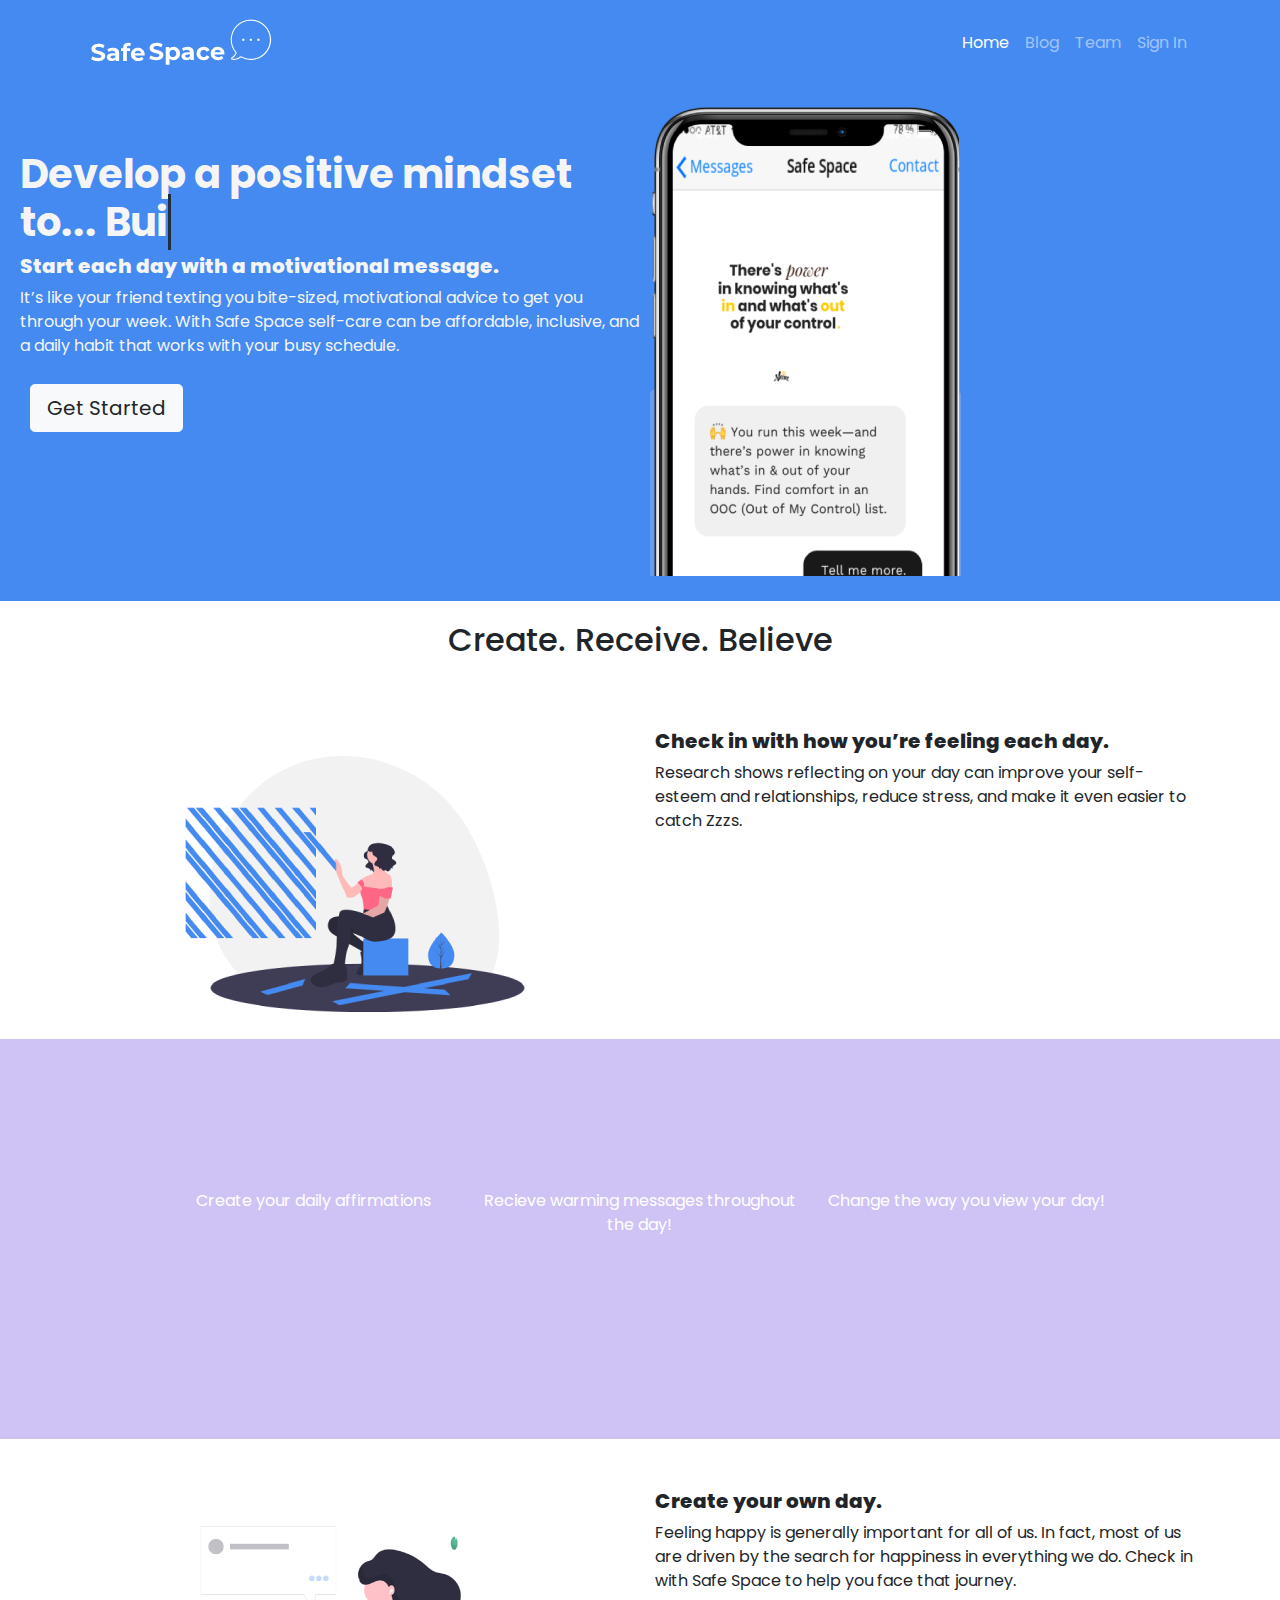
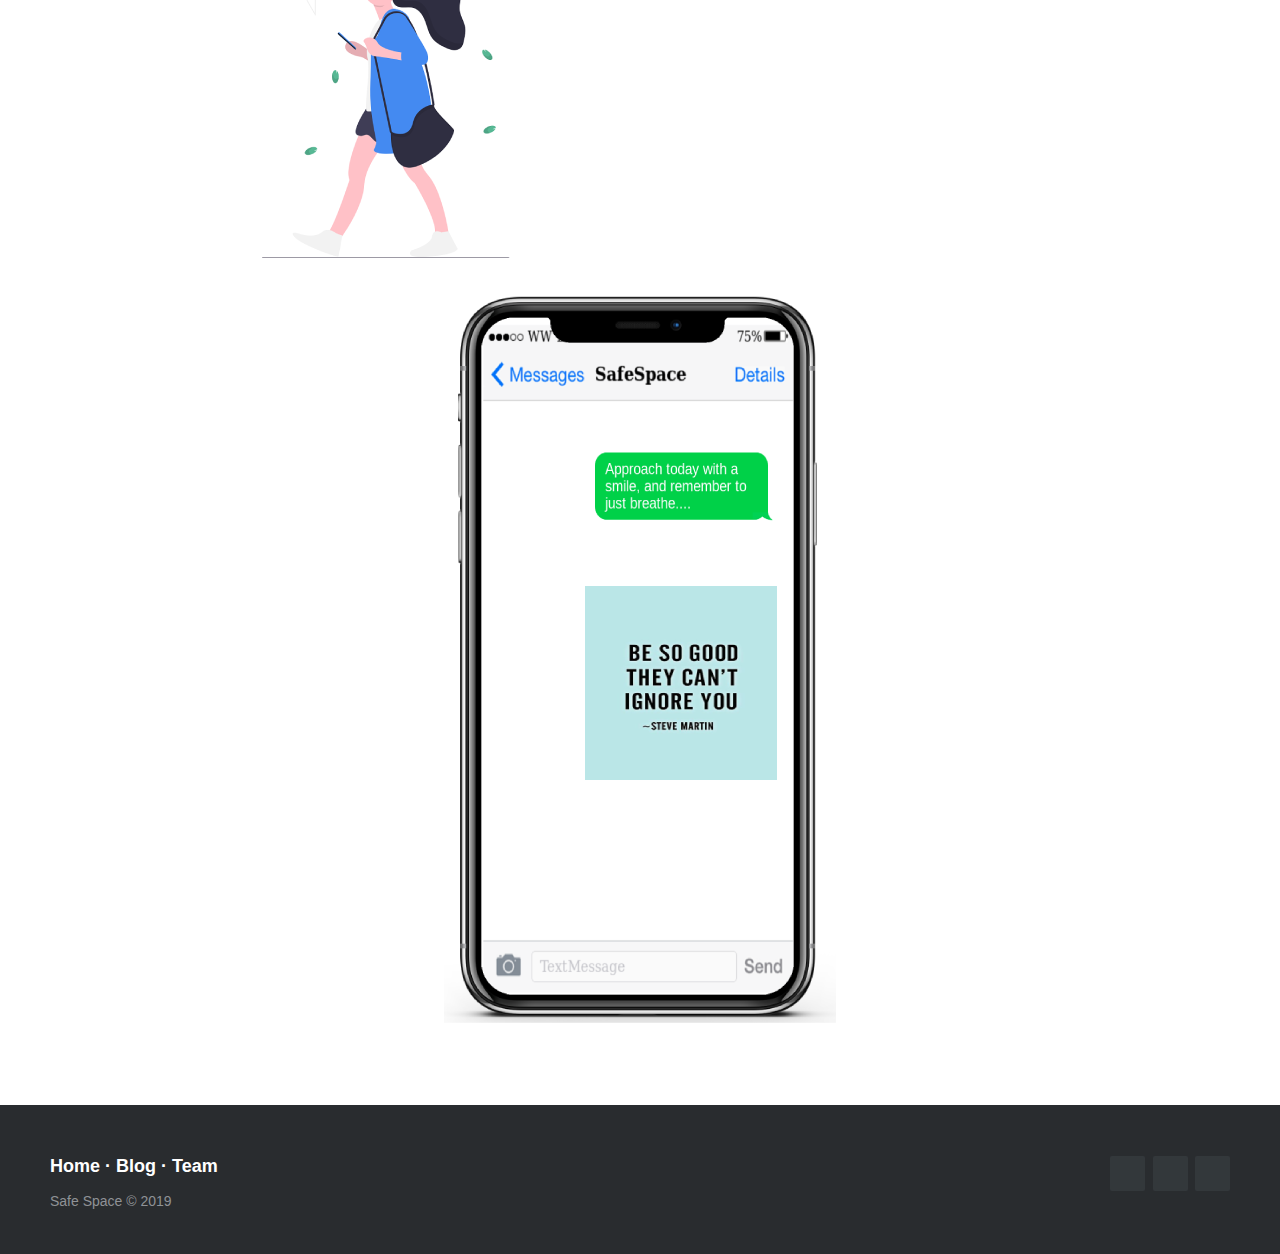
==== commit fafe69b1: "added iphone component" ====
--- a/index.html
+++ b/index.html
@@ -1,203 +1,156 @@
-<!DOCTYPE HTML>
-<html>
-	<head>
-		<title>Safe Space</title>
-		<meta charset="utf-8" />
-		<meta name="viewport" content="width=device-width, initial-scale=1" />
-		<link rel="stylesheet" href="assets/css/main.css" />
-	</head>
-	<body>
+<!DOCTYPE html>
+<html lang="en">
 
-		<!-- Header -->
-			<header id="header">
-				<a href="index.html" class="logo"><strong>safe space</strong> </a>
-				<nav>
-					<a href="#menu">Menu</a>
-				</nav>
-			</header>
+<head>
 
-		<!-- Nav -->
-			<nav id="menu">
-				<ul class="links">
-					<li><a href="safespace.html">Home</a></li>
-					<li><a href="aboutus.html">about</a></li>
-					<li><a href="signup.html">sign up</a></li>
-					<li><a href="contact">contact</a></li>
-					<li><a href="ourteam.html">Team</a></li>
-					<div class="login-container">
-							<form action="/action_page.php">
-							  <input type="text" placeholder="Username" name="username">
-							  <input type="text" placeholder="Password" name="psw">
-							  <button type="submit">Login</button>
-							</form>
-						  </div>
-				</ul>
-			</nav>
+  <meta charset="utf-8">
+  <meta name="viewport" content="width=device-width, initial-scale=1, shrink-to-fit=no">
 
-		<!-- Banner -->
-			<section id="banner">
-				<div class="inner">
-					<h1>welcome to safe space changing the world one text at a time<br />
-				</div>
-			</section>
+  <title>Safe Space</title>
+    <script src="https://code.jquery.com/jquery-3.3.1.slim.min.js" integrity="sha384-q8i/X+965DzO0rT7abK41JStQIAqVgRVzpbzo5smXKp4YfRvH+8abtTE1Pi6jizo" crossorigin="anonymous"></script>
+    <script src="https://stackpath.bootstrapcdn.com/bootstrap/4.3.1/js/bootstrap.min.js" integrity="sha384-JjSmVgyd0p3pXB1rRibZUAYoIIy6OrQ6VrjIEaFf/nJGzIxFDsf4x0xIM+B07jRM" crossorigin="anonymous"></script>
+    <link rel="stylesheet" href="https://use.fontawesome.com/releases/v5.8.1/css/all.css" integrity="sha384-50oBUHEmvpQ+1lW4y57PTFmhCaXp0ML5d60M1M7uH2+nqUivzIebhndOJK28anvf" crossorigin="anonymous">
+    <link href="./css/bootstrap/bootstrap.css" rel="stylesheet">
+    <link href="./css/main.css" rel="stylesheet">
+    
+  
+  
+  
+ <link href="https://fonts.googleapis.com/css?family=Poppins" rel="stylesheet">
 
-		<!-- One -->
-			<article id="one" class="post style1">
-				<div class="image">
-					<img src="images/pic14.jpg" alt="" data-position="75% center" />
-				</div>
-				<div class="content">
-					<div class="inner">
-						<header>
-							<h2><a href="about.html">Our Mission</a></h2>
-							
-						</header>
-						<p> Rid the world of sadness and depression.
-				When you're feeling good about yourself you can write reminders so that when you're feeling down you can be reminded why you're a good person.
-						</p>
-						<ul class="actions">
-							<li><a href="generic.html" class="button alt">Read More</a></li>
-						</ul>
-					</div>
-					<div class="postnav">
-						<a href="#" class="prev disabled"><span class="icon fa-chevron-up"></span></a>
-						<a href="#two" class="scrolly next"><span class="icon fa-chevron-down"></span></a>
-					</div>
-				</div>
-			</article>
+</head>
+<header>
 
-		<!-- Two -->
-			<article id="two" class="post invert style1 alt">
-				<div class="image">
-					<img src="images/pic13.jpg" alt="" data-position="10% center" />
-				</div>
-				<div class="content">
-					<div class="inner">
-						<header>
-							<h2><a href="about.html">What's Safe Space</a></h2>
-						</header>
-						<p>Safe Space is SMS operating platform that can be set up by sending scheduled motivational reminders to a user to remind them why they’re are awesome.</p>
-						<ul class="actions">
-							<li><a href="generic.html" class="button alt">Read More</a></li>
-						</ul>
-					</div>
-					<div class="postnav">
-						<a href="#one" class="scrolly prev"><span class="icon fa-chevron-up"></span></a>
-						<a href="#three" class="scrolly next"><span class="icon fa-chevron-down"></span></a>
-					</div>
-				</div>
-			</article>
+<!-- Navigation -->
 
-		<!-- Three -->
-			<article id="three" class="post style2">
-				<div class="image">
-					<img src="images/pic12.jpg" alt="" data-position="80% center" />
-				</div>
-				<div class="content">
-					<div class="inner">
-						<header>
-							<h2>Did You Know</h2>
-						</header>
-						<p>Text messaging has been put to task in countless health outreach programs, cutting rates of smoking, bolstering medication compliance, and so much more in numerous studies. When it comes to mental health, though, SMS may have a more complicated relationship with our wellness. While text messaging appears to hold several potential benefits for mental health, including several successful programs and studies, it may also carry negative consequences, especially for developing teens.</p>
-						<ul class="actions">
-							<li><a href="generic.html" class="button alt">Read More</a></li>
-						</ul>
-					</div>
-					<div class="postnav">
-						<a href="#two" class="scrolly prev"><span class="icon fa-chevron-up"></span></a>
-						<a href="#four" class="scrolly next"><span class="icon fa-chevron-down"></span></a>
-					</div>
-				</div>
-			</article>
+<nav class="navbar navbar-expand-lg navbar-dark bg-main fixed-top">
+    <div class="container textmain-container">
+      <a class="navbar-brand" href="#"><img src="./img/logo.png"></a>
+      <button class="navbar-toggler" type="button" data-toggle="collapse" data-target="#navbarResponsive" aria-controls="navbarResponsive" aria-expanded="false" aria-label="Toggle navigation">
+        <span class="navbar-toggler-icon"></span>
+      </button>
+      <div class="collapse navbar-collapse" id="navbarResponsive">
+        <ul class="navbar-nav ml-auto">
+          <li class="nav-item active">
+            <a class="nav-link" href="index.html">Home
+              <span class="sr-only">(current)</span>
+            </a>
+          </li>
+          <li class="nav-item">
+            <a class="nav-link" href="blog.html">Blog</a>
+          </li>
+          <li class="nav-item">
+            <a class="nav-link" href="team.html">Team</a>
+          </li>
+          <li class="nav-item">
+            <a class="nav-link" href="#">Sign In</a>
+          </li>
+        </ul>
+      </div>
+    </div>
+  </nav>
+</header>
 
-		<!-- Four -->
-			<article id="four" class="post invert style2 alt">
-				<div class="image">
-					<img src="images/pic14.jpg" alt="" data-position="60% center" />
-				</div>
-				<div class="content">
-					<div class="inner">
-						<header>
-							<h2><a href="signup.html">sign up</a></h2>
-							
-						</header>
-						<p></p>
-						<ul class="actions">
-							<li><a href="signup.html" class="button alt">Read More</a></li>
-						</ul>
-					</div>
-					<div class="postnav">
-						<a href="#three" class="scrolly prev"><span class="icon fa-chevron-up"></span></a>
-						<a href="#five" class="scrolly next"><span class="icon fa-chevron-down"></span></a>
-					</div>
-				</div>
-			</article>
+<body>
 
-		<!-- Five -->
-			<article id="five" class="post style3">
-				<div class="image">
-					<img src="images/pic13.jpg" alt="" data-position="5% center" />
-				</div>
-				<div class="content">
-					<div class="inner">
-						<header>
-							<h2>Contact Us</h2>
-							</header>
-							<p> 1234 south san st wakesvile,tx 782221</p>
-							
-				
-						<ul class="actions">
-							<li><a href="generic.html" class="button alt">Read More</a></li>
-						</ul>
-					</div>
-					<div class="postnav">
-						<a href="#four" class="scrolly prev"><span class="icon fa-chevron-up"></span></a>
-						<a href="#six" class="scrolly next"><span class="icon fa-chevron-down"></span></a>
-					</div>
-				</div>
-			</article>
+  <!-- Page Content -->
+  
+  <section>
+    <div class="row no-gutters top-content">
+        <div class="col top-text">
+          <h1>Develop a positive mindset to... <span class="txt-type" data-wait="3000" data-words='["Build healthy habits", "Achieve goals", "Overcome challenges", "Love yourself!"]'></span> </h1>
+          <h5>Start each day with a motivational message.</h5> <p>It’s like your friend texting you bite-sized, motivational advice to get you through your week. With Safe Space self-care can be affordable, inclusive, and a daily habit that works with your busy schedule.
+            </p>
+          <button type="button" class="btn btn-light btn-lg top-button">Get Started</button>
+        </div>
+        <div class="col top-img">
+        <img src="./img/test.png">
+        </div>
+      </div>
+  </section>
 
-		<!-- Six -->
-			<article id="six" class="post invert style3 alt">
-				<div class="image">
-					<img src="images/pic12.jpg" alt="" data-position="80% center" />
-				</div>
-				<div class="content">
-					<div class="inner">
-						<header>
-							<h2><a href="">The Team behind SafeSpace</a></h2>
-							
-						</header>
-						<p>Randy Wilson, Austin Breaux, Wesley White, Murtadha Alismaiel, Ami scott, Jordan Hicks and Bernard Johnson</p>
-						<ul class="actions">
-							<li><a href="Ourteam.html" class="button alt">Read More</a></li>
-						</ul>
-					</div>
-					<div class="postnav">
-						<a href="#five" class="scrolly prev"><span class="icon fa-chevron-up"></span></a>
-						<a href="#" class="scrolly next disabled"><span class="icon fa-chevron-down"></span></a>
-					</div>
-				</div>
-			</article>
+  <section>
+    <h2>Create. Receive. Believe</h2>
+    <div class="container ">
+        <div class="row bottom-content">
+            <div class="col d-flex justify-content-center mid">
+              <img src="./img/create-your-day.png">
+            </div>
+            <div class="col mid">
+              <h5>Check in with how you’re feeling each day.</h5>
+              <p> Research shows reflecting on your day can improve your self-esteem and relationships, reduce stress, and make it even easier to catch Zzzs.</p>
+            </div>
+        </div>
+        </div>
+      </div>
+    <div class="row no-gutters middle-content">
+        <div class="col-md-4 text-center">
+          <i class="far fa-heart fa-4x"></i>
+          <p> Create your daily affirmations </p>
+        </div>
+        <div class="col-md-4 text-center">
+            <i class="fas fa-mobile-alt fa-4x"></i>
+            <p>Recieve warming messages throughout the day!</p>
+        </div>
+        <div class="col-md-4 text-center">
+            <i class="fas fa-trophy fa-4x"></i>
+            <p>Change the way you view your day!</p>
+        </div> 
+      </div>
+    
+    </div>
+    <div class="container ">
+      <div class="row bottom-content">
+          <div class="col d-flex justify-content-center mid">
+            <img src="./img/modern-life.png">
+          </div>
+          <div class="col mid">
+            <h5>Create your own day.</h5>
+            <p> Feeling happy is generally important for all of us. In fact, most of us are driven by the search for happiness in everything we do. Check in with Safe Space to help you face that journey.</p>
+          </div>
+      </div>
+      </div>
+    </div>
+</section> 
 
-		<!-- Footer -->
-			<footer id="footer">
-				<ul class="icons">
-					<li><a href="#" class="icon fa-twitter"><span class="label">Twitter</span></a></li>
-					<li><a href="#" class="icon fa-facebook"><span class="label">Facebook</span></a></li>
-					<li><a href="#" class="icon fa-instagram"><span class="label">Instagram</span></a></li>
-				</ul>
-				<div class="copyright">
-					copyright @safespace
-				</div>
-			</footer>
+<div class="container">
+  <div class="row">
+<div class="col iphone-bg" align="center">
+  <img src="./img/iphone-you-got-this.png"class='iphone img-fluid' >
+</div>
+  </div>
+</div>
 
-		<!-- Scripts -->
-			<script src="assets/js/jquery.min.js"></script>
-			<script src="assets/js/jquery.scrolly.min.js"></script>
-			<script src="assets/js/skel.min.js"></script>
-			<script src="assets/js/util.js"></script>
-			<script src="assets/js/main.js"></script>
+  <!-- Footer -->
 
-	</body>
-</html>+  <footer class="footer-distributed">
+
+    <div class="footer-right">
+
+      <a href="#"><i class="fab fa-facebook"></i></a>
+      <a href="#"><i class="fab fa-twitter"></i></a>
+      <a href="#"><i class="fab fa-github"></i></i></a>
+
+    </div>
+
+    <div class="footer-left">
+
+      <p class="footer-links">
+        <a href="index.html">Home</a>
+        ·
+        <a href="blog.html">Blog</a>
+        ·
+        <a href="team.html">Team</a>
+      </p>
+
+      <p>Safe Space &copy; 2019</p>
+    </div>
+
+  </footer>
+</body>
+
+
+<script src="./js/typer.js"></script>
+<script src="./toggle.js"></script>
+
+</html>
--- a/css/main.css
+++ b/css/main.css
@@ -0,0 +1,194 @@
+
+body {
+    padding-top: 80px;
+		overflow-x: hidden;
+		font-family: 'Poppins', sans-serif;
+  }
+  @media (max-width: 979px) {
+    body {
+      padding-top: 50px;
+    }
+	}
+	h1{
+		font-family: 'Poppins', sans-serif;
+		font-weight: 700;
+		color: whitesmoke;
+	}
+
+	h5{ 
+		font-weight: 800;
+	}
+	
+.bg-main{ 
+    background-color: #448AF1;
+}
+
+/*top content*/
+.top-content{ 
+	background-color: #448AF1; 
+	padding: 20px;;
+}
+.top-text{ 
+    padding: 50px;
+    border-radius:5px;
+    color: whitesmoke;
+		width: 70%;
+}
+
+.top-button{ 
+    margin:10px;
+}
+
+/*middle content*/
+
+h2{
+    text-align: center;
+    padding: 20px;
+}
+
+/* Cursor */
+.txt-type > .txt {
+  border-right: 0.2rem solid  #212f3d;
+}
+
+.mid-content img{ 
+	height: 100%;
+	
+}
+
+
+.mid-content h5{
+	padding-top:50px;
+}
+.mid-content p{ 
+	height: 100%;
+	width:60%;
+	margin:0 auto;
+	
+}
+.jumbotron {
+  background-image: url("../img/best-team-page.png");
+	background-size: cover;
+	background-repeat: no-repeat;
+	background-color: #F1F9FE;
+	padding: 19%;
+  
+}
+
+.card{ 
+	width: 250px;
+	margin: 0 auto;
+	margin-bottom: 10px; 
+}
+
+.team-page{ 
+	background-color: #F1F9FE;
+}
+
+.bottom-row{ 
+	padding-top:30px;
+}
+
+.card-blog{
+	margin-top:50px;
+	height:600px;
+	font-size: 12px;
+}
+
+.middle-content{ 
+	background-color: #CFC3F5;
+	height: 400px;
+	padding: 150px;
+	color: white;
+}
+.bottom-content{ 
+	margin-top: 50px;
+
+}
+
+.fa-4x{ 
+	color: white;
+}
+
+.footer-distributed{
+	background-color: #292c2f;
+	box-shadow: 0 1px 1px 0 rgba(0, 0, 0, 0.12);
+	box-sizing: border-box;
+	width: 100%;
+	text-align: left;
+	font: normal 16px sans-serif;
+
+	padding: 45px 50px;
+	margin-top: 80px;
+}
+
+.footer-distributed .footer-left p{
+	color:  #8f9296;
+	font-size: 14px;
+	margin: 0;
+}
+
+/* Footer links */
+
+.footer-distributed p.footer-links{
+	font-size:18px;
+	font-weight: bold;
+	color:  #ffffff;
+	margin: 0 0 10px;
+	padding: 0;
+}
+
+.footer-distributed p.footer-links a{
+	display:inline-block;
+	line-height: 1.8;
+	text-decoration: none;
+	color:  inherit;
+}
+
+.footer-distributed .footer-right{
+	float: right;
+	margin-top: 6px;
+	max-width: 180px;
+}
+
+.footer-distributed .footer-right a{
+	display: inline-block;
+	width: 35px;
+	height: 35px;
+	background-color:  #33383b;
+	border-radius: 2px;
+
+	font-size: 20px;
+	color: #ffffff;
+	text-align: center;
+	line-height: 35px;
+
+	margin-left: 3px;
+}
+
+/* Mobile Media Queries */
+@media (max-width: 900px) {
+  .top-text {
+    margin-top: 60px;
+  }
+}
+
+@media (max-width: 500px) {
+  .top-text {
+    margin-top: 60px;
+  }
+}
+
+@media (max-width: 500px) {
+  .top-text {
+    margin-top: 60px;
+  }
+}
+
+
+@media (max-width: 800px) {
+  .middle-content{
+		height: 700px;
+		padding-top: 50px;
+  }
+}
